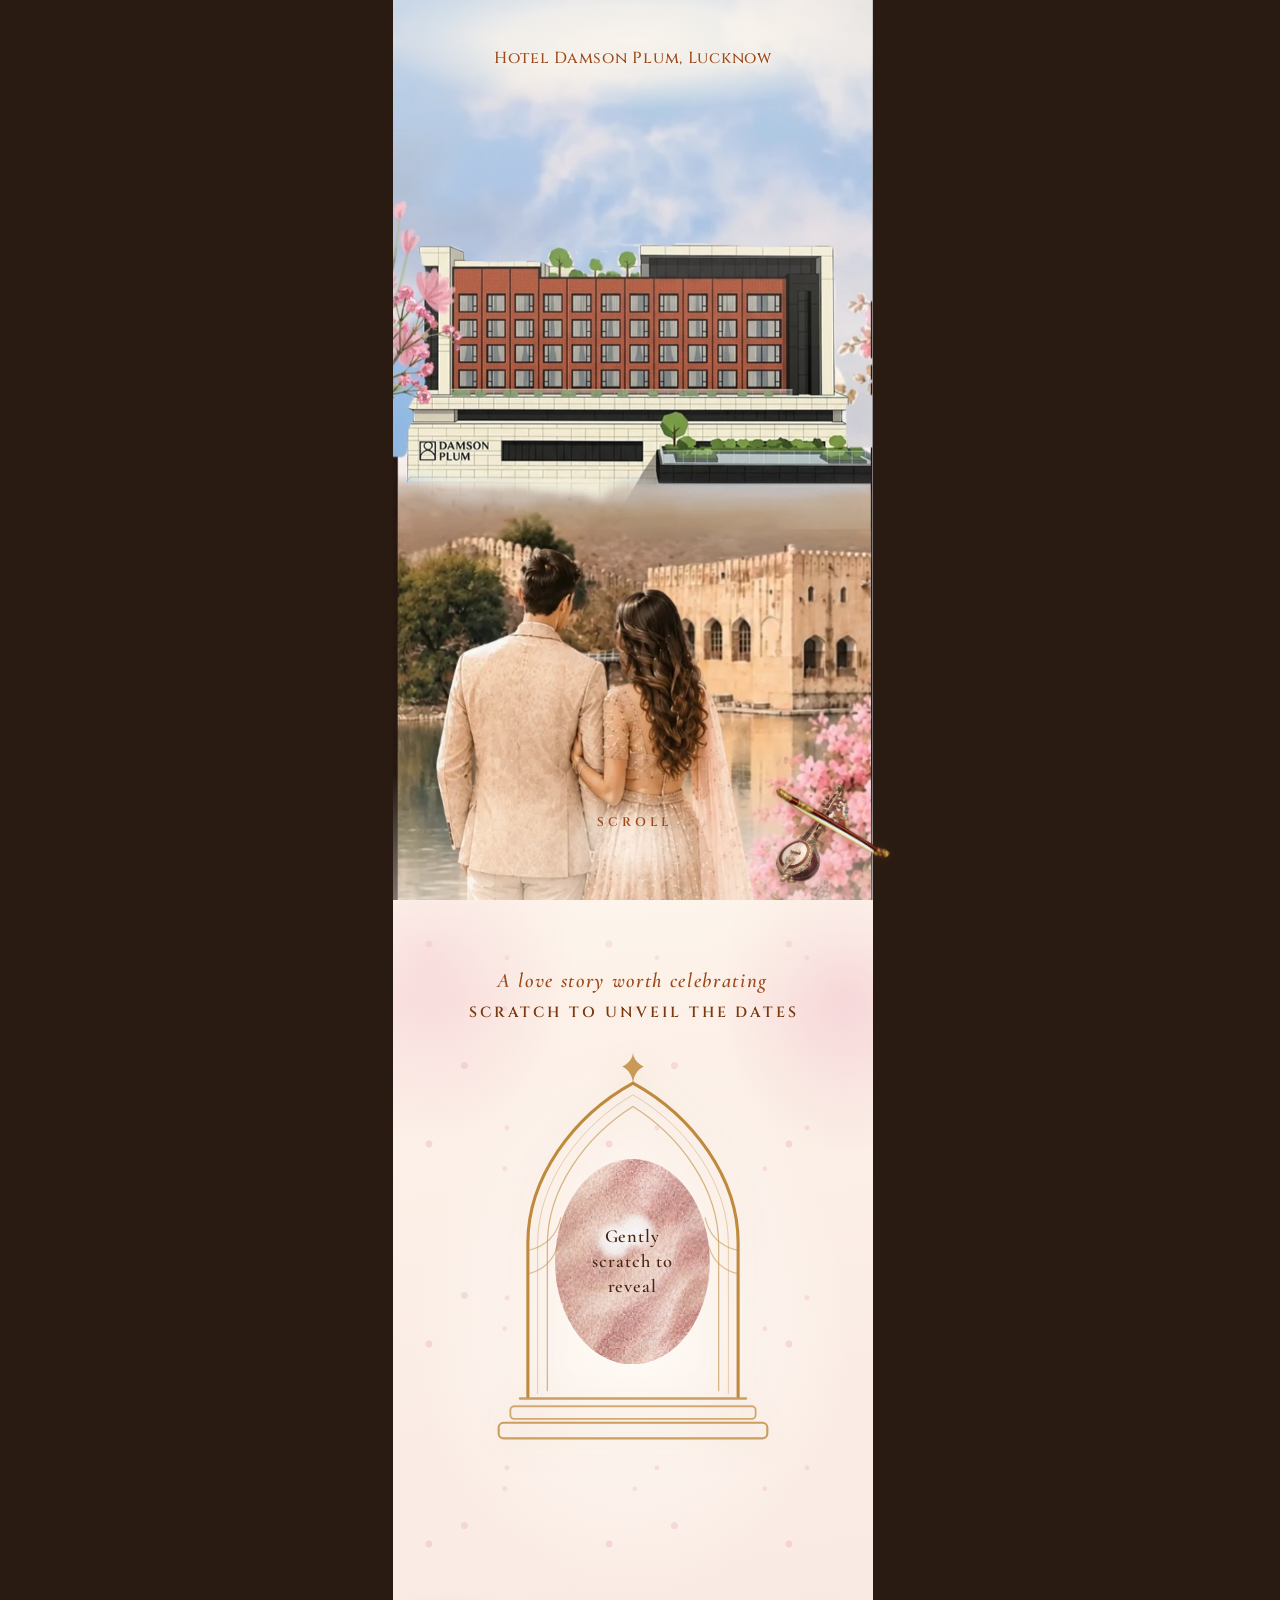
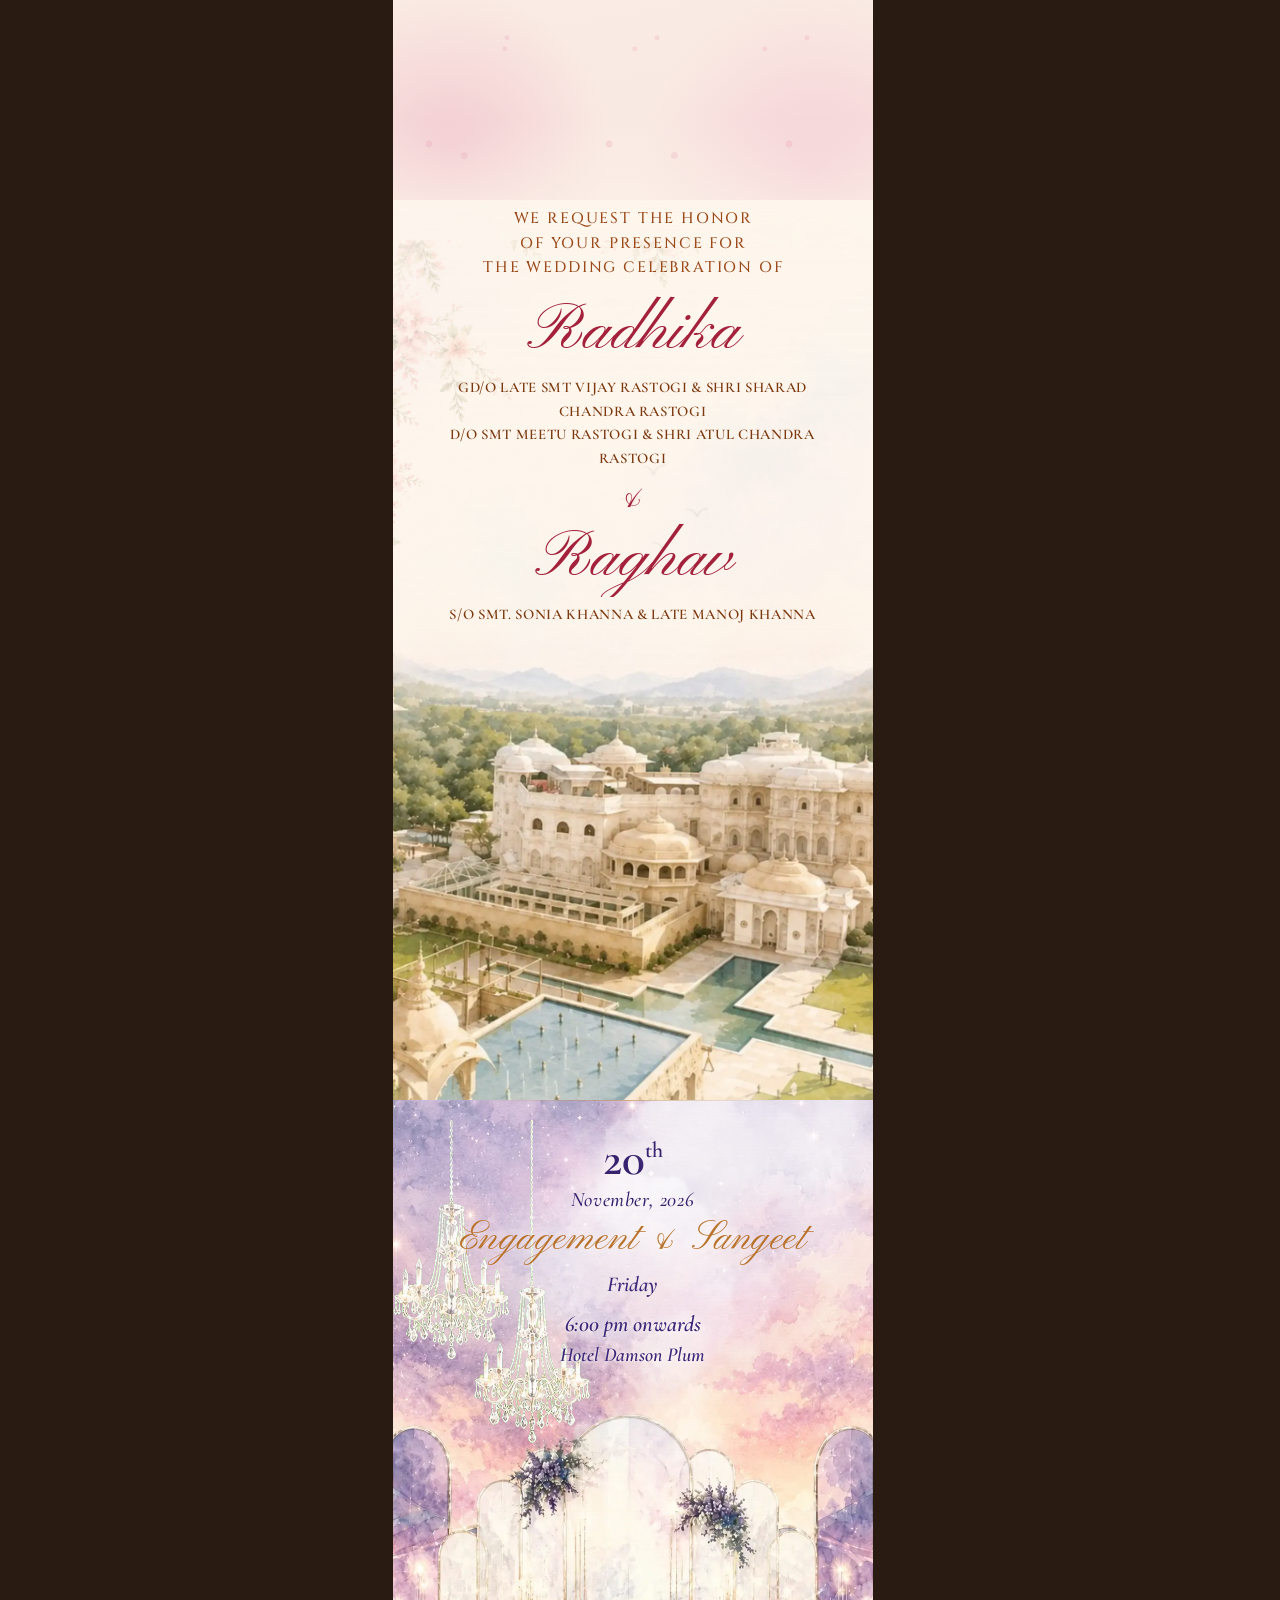
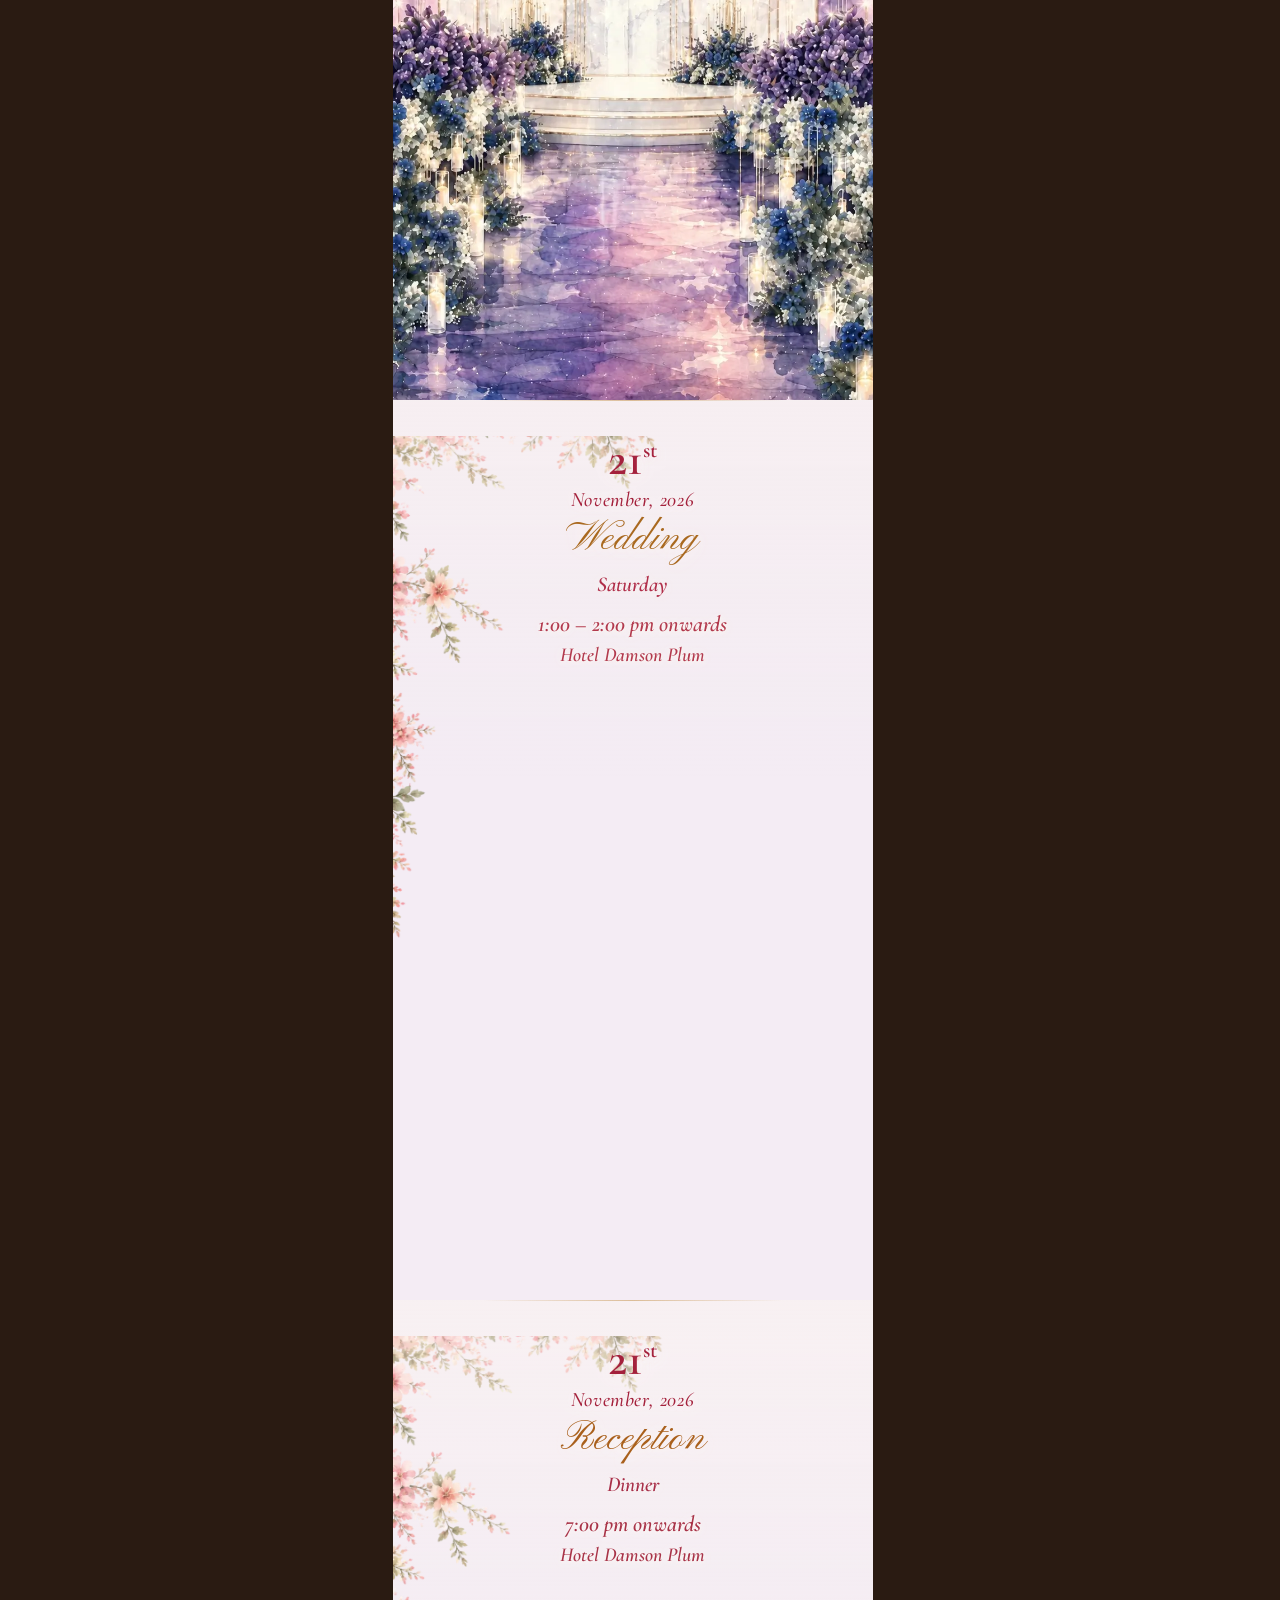
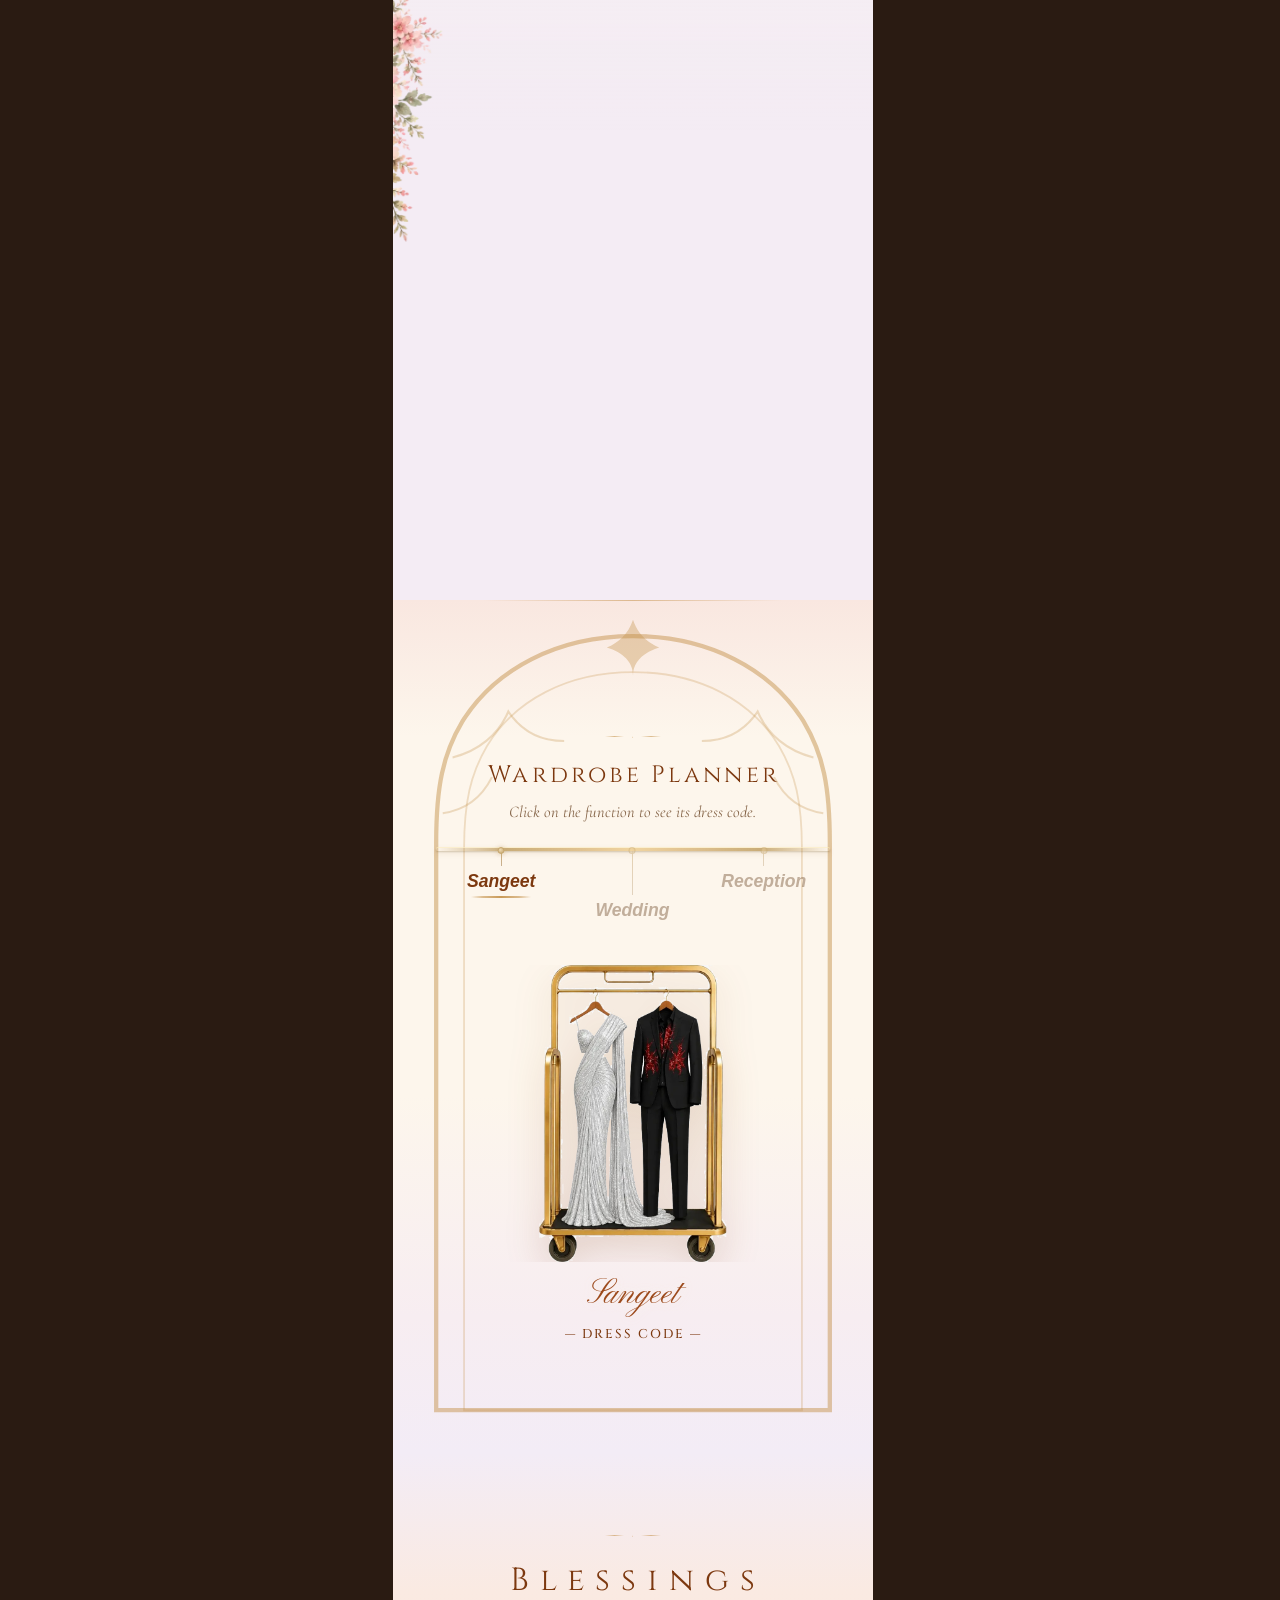
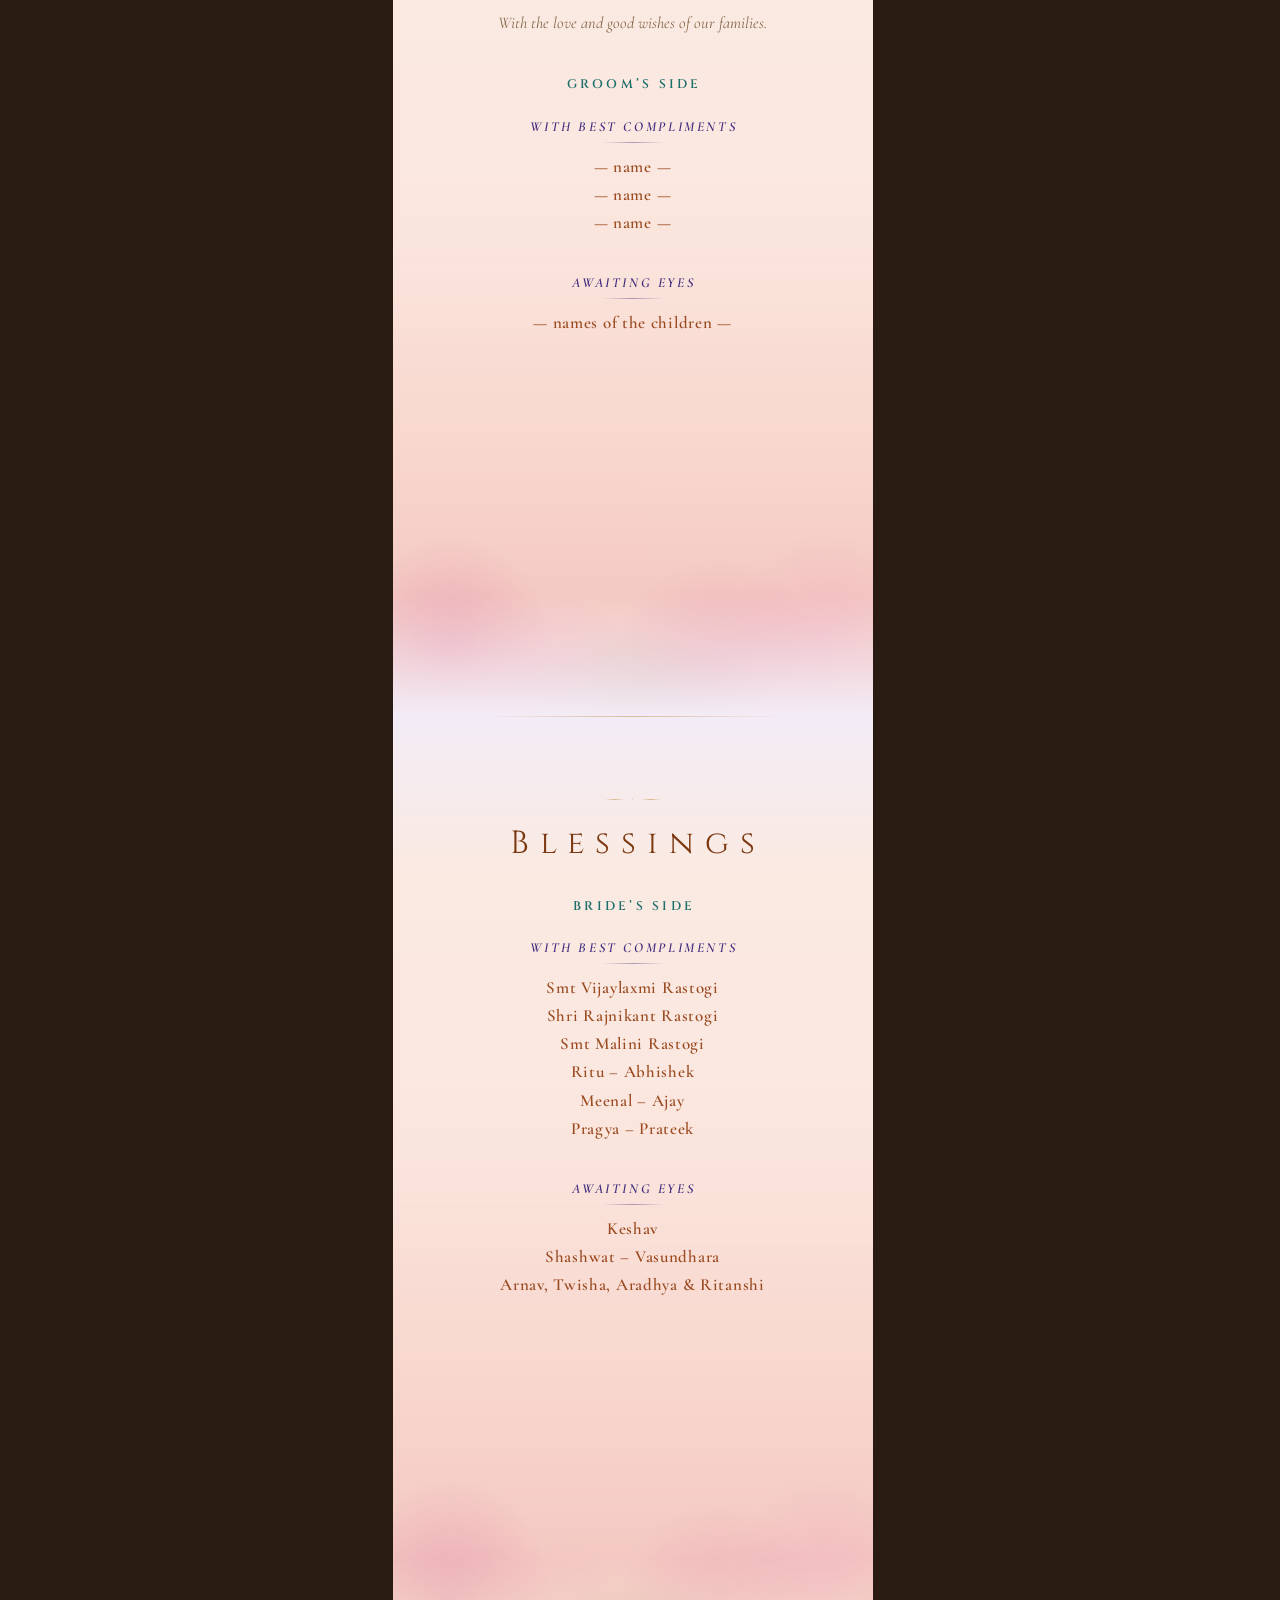
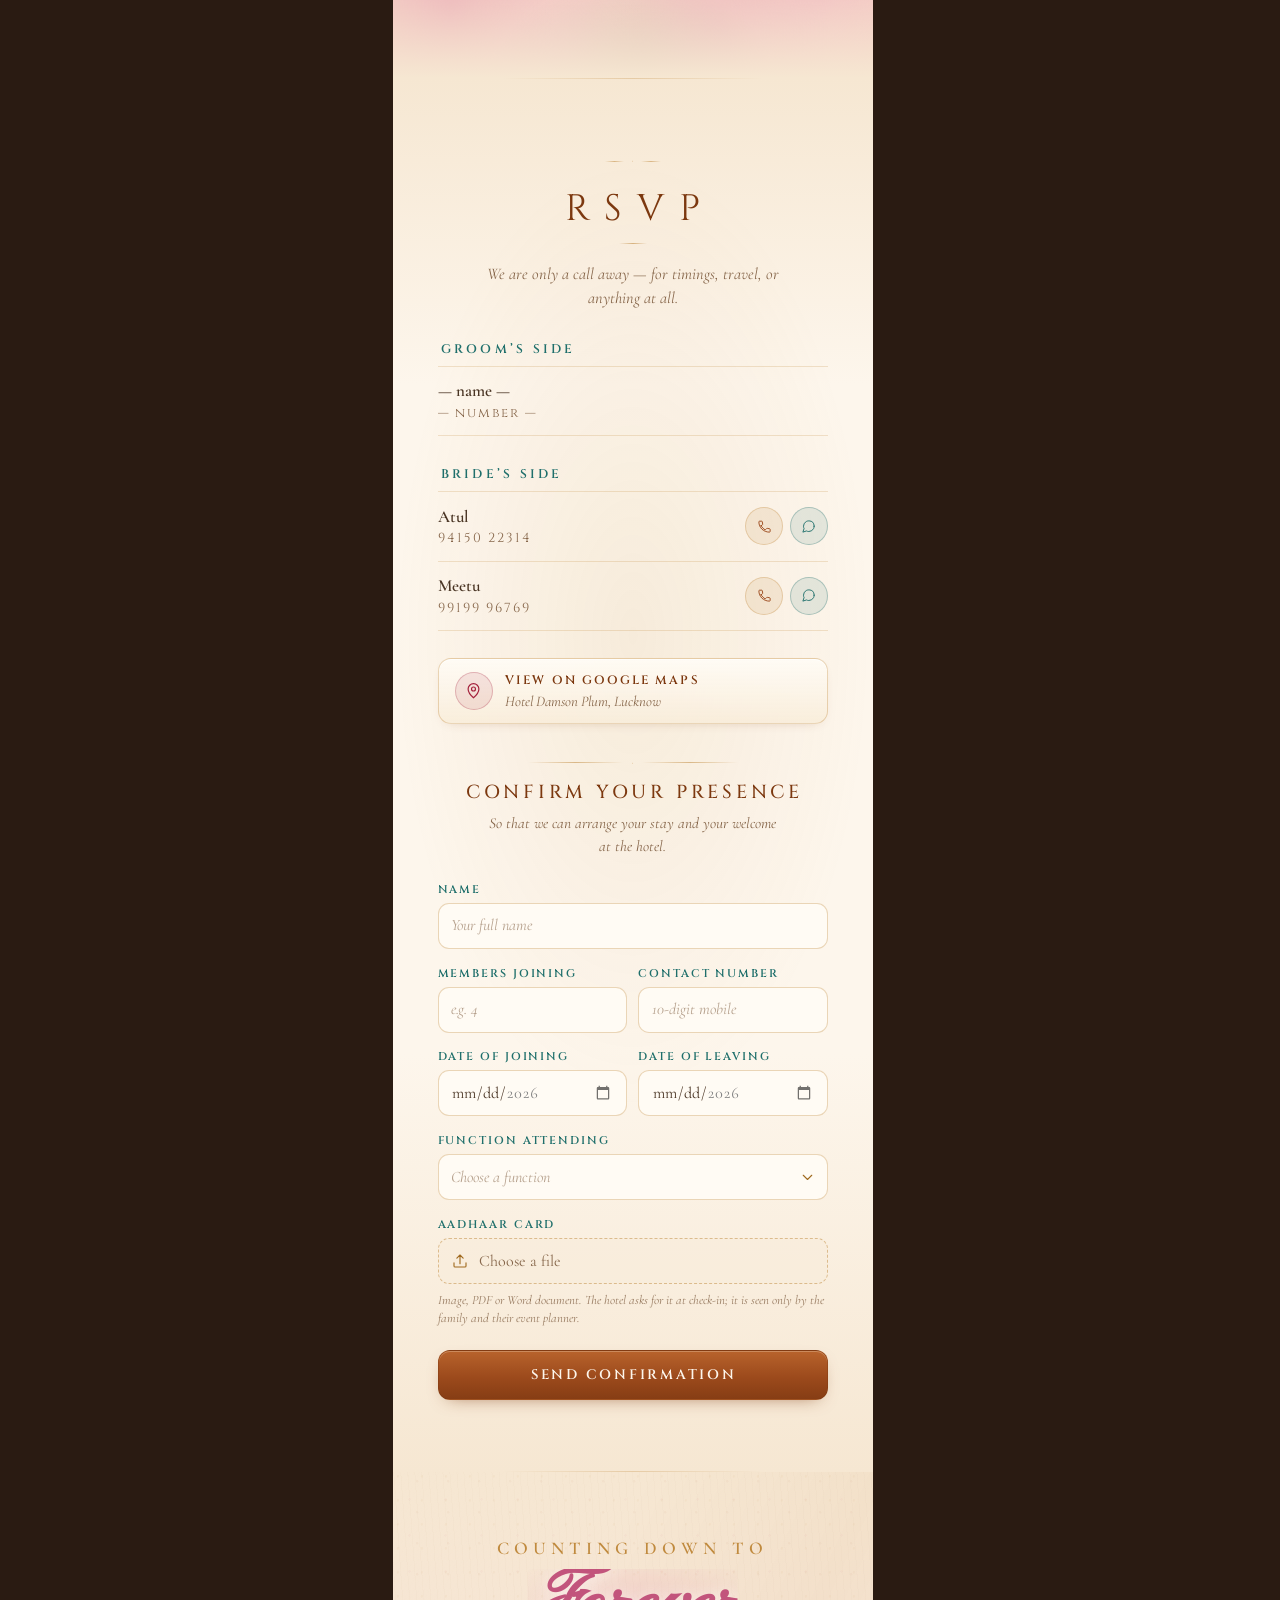
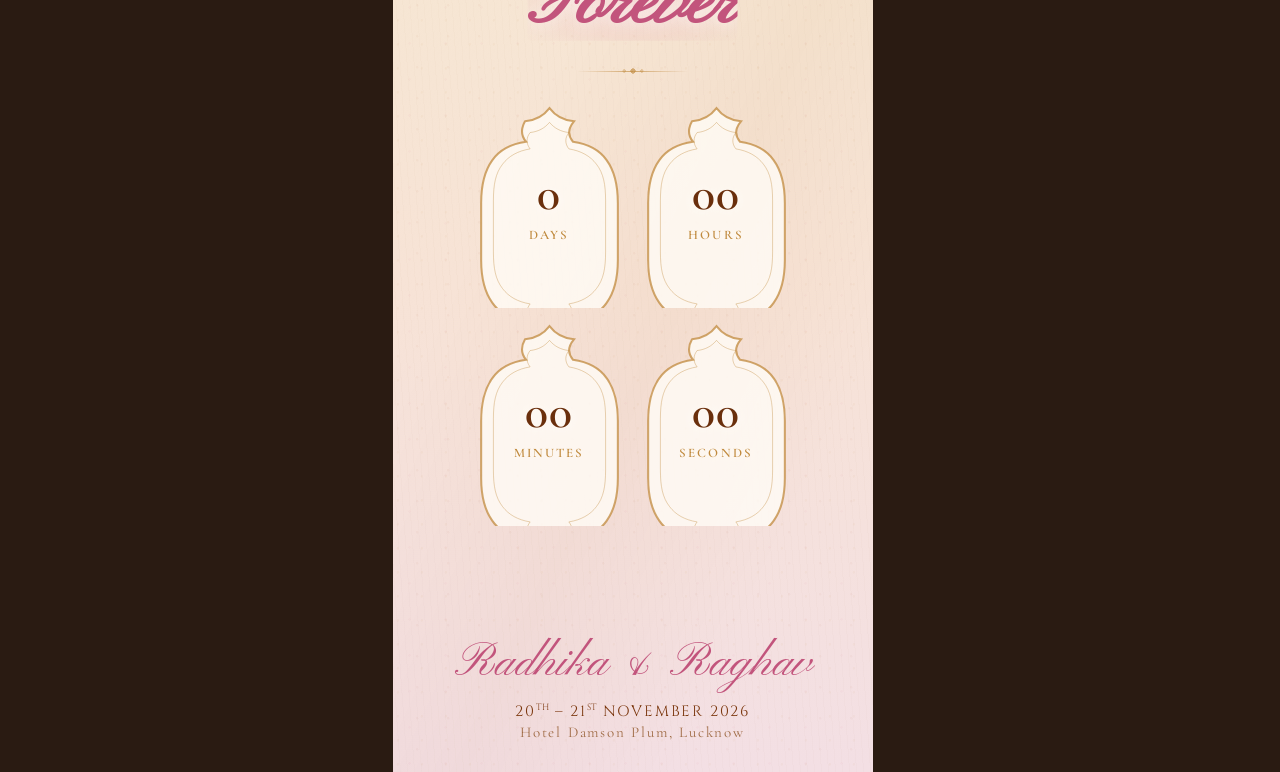
==== index.html @ b1d91904 "Open on the Rumi Darwaza instead of the envelope The gate film replaces the envelope card. It opens " ====
<!DOCTYPE html>
<html lang="en">
<head>
  <meta charset="UTF-8" />
  <meta name="viewport" content="width=device-width, initial-scale=1.0, viewport-fit=cover, maximum-scale=1" />
  <meta name="color-scheme" content="only light" />
  <meta name="theme-color" content="#f6ead9" />
  <title>Radhika &amp; Raghav — Hotel Damson Plum, Lucknow</title>

  <meta name="description" content="With love, Radhika &amp; Raghav invite you to celebrate their wedding at Hotel Damson Plum, Lucknow." />

  <!-- Share card for WhatsApp, iMessage and the rest.
       og:url and og:image MUST be absolute — a relative path here is the
       usual reason a shared link comes through with no picture. Change the
       host below if the invitation ever moves off GitHub Pages. -->
  <meta property="og:type" content="website" />
  <meta property="og:site_name" content="Radhika &amp; Raghav" />
  <meta property="og:title" content="Radhika &amp; Raghav — Wedding Invitation" />
  <meta property="og:description" content="With love, Radhika &amp; Raghav invite you to celebrate their wedding at Hotel Damson Plum, Lucknow." />
  <meta property="og:url" content="https://manmeetsingh28603.github.io/WeddingCardWebsite/" />
  <meta property="og:image" content="https://manmeetsingh28603.github.io/WeddingCardWebsite/assets/og/og.jpg" />
  <meta property="og:image:type" content="image/jpeg" />
  <meta property="og:image:width" content="1200" />
  <meta property="og:image:height" content="630" />
  <meta property="og:image:alt" content="Radhika &amp; Raghav — Hotel Damson Plum, Lucknow" />
  <meta name="twitter:card" content="summary_large_image" />
  <meta name="twitter:title" content="Radhika &amp; Raghav — Wedding Invitation" />
  <meta name="twitter:description" content="Hotel Damson Plum, Lucknow · 20–21 November 2026" />
  <meta name="twitter:image" content="https://manmeetsingh28603.github.io/WeddingCardWebsite/assets/og/og.jpg" />

  <link rel="icon" type="image/png" sizes="32x32" href="favicon.png" />
  <link rel="apple-touch-icon" href="apple-touch-icon.png" />

  <!-- Cinzel = display caps · Cormorant Garamond = body · Pinyon Script = script accents -->
  <link rel="preconnect" href="https://fonts.googleapis.com" />
  <link rel="preconnect" href="https://fonts.gstatic.com" crossorigin />
  <link href="https://fonts.googleapis.com/css2?family=Cinzel:wght@400;500;600;700&family=Cormorant+Garamond:ital,wght@0,300;0,400;0,500;0,600;0,700;1,400;1,600&family=Pinyon+Script&display=swap" rel="stylesheet" />

  <!-- assets/hero/crest.webp is deliberately NOT preloaded. Nothing renders
       it today: CONFIG.couple.heroCrest is false, so the hero crest is
       removed at boot, and the intro card that used to carry it is now the
       gate film. It was costing 226 KB at high priority on every load,
       against the poster and film on the one screen where speed shows.
       Put this back if you ever set heroCrest to true. -->
  <link rel="preload" as="image" href="assets/hero/opening_poster.webp" fetchpriority="high" />
  <link rel="preload" as="image" href="assets/hero/hero_poster.webp" />
  <link rel="stylesheet" href="style.css" />
</head>
<body>

<!-- ============================================================
     Ornament library. The original invitation used bespoke painted
     artwork for the arch, the cartouche and the rules; those files
     were not supplied, so the shapes are drawn here instead and
     tinted by CSS. Swap a <use> for an <img> if artwork arrives.
     ============================================================ -->
<svg width="0" height="0" aria-hidden="true" focusable="false" style="position:absolute">
  <defs>
    <!-- Jharokha arch framing the scratch oval. Three concentric rules on a
         plinth, with a lotus finial. The opening is drawn wide enough to clear
         the foil: the oval sits at x 70–230, y 112–322 of this viewBox, and
         the innermost rule stands ~10 units outside it at its widest. -->
    <symbol id="orn-arch" viewBox="0 0 300 420">
      <g fill="none" stroke="currentColor" stroke-linecap="round">
        <path d="M42 356 V198 C42 132 88 68 150 34 C212 68 258 132 258 198 V356" stroke-width="3.2"/>
        <path d="M52 353 V199 C52 137  95 78 150 46 C205 78 248 137 248 199 V353" stroke-width=".9" opacity=".42"/>
        <path d="M62 350 V200 C62 142 102 88 150 58 C198 88 238 142 238 200 V350" stroke-width="1.3" opacity=".6"/>
      </g>
      <!-- lotus finial -->
      <path d="M150 36 C150 26 145 20 139 17 C145 14 150 9 150 2 C150 9 155 14 161 17 C155 20 150 26 150 36 Z"
            fill="currentColor" opacity=".85"/>
      <!-- plinth -->
      <g fill="none" stroke="currentColor" stroke-linecap="round">
        <path d="M34 358 H266" stroke-width="2.6" opacity=".8"/>
        <rect x="24" y="366" width="252" height="13" rx="4" stroke-width="1.9" opacity=".7"/>
        <rect x="12" y="383" width="276" height="16" rx="5" stroke-width="2.2" opacity=".8"/>
      </g>
      <!-- leaf curls where the arch springs from the jambs -->
      <g fill="none" stroke="currentColor" stroke-width="1.3" opacity=".5">
        <path d="M42 206 C60 202 72 190 76 172"/>
        <path d="M42 230 C58 226 68 216 72 202"/>
        <path d="M258 206 C240 202 228 190 224 172"/>
        <path d="M258 230 C242 226 232 216 228 202"/>
      </g>
    </symbol>

    <!-- cusped cartouche behind each countdown number -->
    <symbol id="orn-cartouche" viewBox="0 0 150 200">
      <path d="M75 4c6 8 14 12 24 13-6 7-6 14-1 20 14 2 26 8 33 18 8 11 11 24 11 42v56c0 18-3 31-11 42-7 10-19 16-33 18 5 6 5 13 1 20-10 1-18 5-24 13-6-8-14-12-24-13-4-7-4-14 1-20-14-2-26-8-33-18-8-11-11-24-11-42v-56c0-18 3-31 11-42 7-10 19-16 33-18-5-6-5-13-1-20 10-1 18-5 24-13z"
            fill="rgba(255,252,246,.82)" stroke="currentColor" stroke-width="2"/>
      <path d="M75 18c5 6 11 9 19 10-4 5-4 11 0 16 12 2 21 7 27 15 7 9 9 20 9 36v50c0 16-2 27-9 36-6 8-15 13-27 15 4 5 4 11 0 16-8 1-14 4-19 10-5-6-11-9-19-10-4-5-4-11 0-16-12-2-21-7-27-15-7-9-9-20-9-36v-50c0-16 2-27 9-36 6-8 15-13 27-15-4-5-4-11 0-16 8-1 14-4 19-10z"
            fill="none" stroke="currentColor" stroke-width=".9" opacity=".55"/>
    </symbol>

    <!-- niche the wardrobe stands in -->
    <symbol id="orn-niche" viewBox="0 0 300 520">
      <path d="M150 22c-46 0-84 20-104 52-12 20-16 40-16 74v346h240V148c0-34-4-54-16-74-20-32-58-52-104-52z"
            fill="none" stroke="currentColor" stroke-width="2.6"/>
      <path d="M150 44c-40 0-72 17-89 45-10 17-14 34-14 63v342h206V152c0-29-4-46-14-63-17-28-49-45-89-45z"
            fill="none" stroke="currentColor" stroke-width="1.1" opacity=".55"/>
      <g opacity=".6" stroke="currentColor" stroke-width="1.3" fill="none">
        <path d="M40 96c16-4 28-14 34-28 8 12 20 18 34 18M260 96c-16-4-28-14-34-28-8 12-20 18-34 18"/>
        <path d="M34 130c14-2 24-10 30-22M266 130c-14-2-24-10-30-22"/>
      </g>
      <path d="M150 12c-3 9-9 14-16 17 10 3 16 9 16 17 0-8 6-14 16-17-7-3-13-8-16-17z" fill="currentColor" opacity=".75"/>
    </symbol>

    <!-- A five-petal blossom, reused along every branch below. -->
    <g id="blossom5">
      <circle cx="0" cy="-5" r="3.4"/><circle cx="4.8" cy="-1.5" r="3.4"/>
      <circle cx="3" cy="4" r="3.4"/><circle cx="-3" cy="4" r="3.4"/><circle cx="-4.8" cy="-1.5" r="3.4"/>
      <circle cx="0" cy="0" r="1.9" opacity=".45"/>
    </g>

    <!-- Palace elevation standing along the foot of each painted panel:
         central dome, flanking chhatris, an arcade and a terrace. Drawn as a
         line elevation rather than a filled silhouette so it reads as the
         same hand as the arch and the cartouche. -->
    <symbol id="orn-skyline" viewBox="0 0 400 210" preserveAspectRatio="xMidYMax meet">
      <g fill="none" stroke="currentColor" stroke-width="2" stroke-linejoin="round" stroke-linecap="round">
        <path d="M0 200 H400"/>
        <path d="M8 200 V176 H392 V200"/>
        <path d="M132 176 V96 H268 V176"/>
        <path d="M162 96 C162 62 176 44 200 34 C224 44 238 62 238 96"/>
        <path d="M170 96 H230"/>
        <path d="M200 34 V18"/>
        <circle cx="200" cy="13" r="4"/>
        <path d="M152 176 V132 C152 118 162 110 172 110 C182 110 192 118 192 132 V176"/>
        <path d="M208 176 V132 C208 118 218 110 228 110 C238 110 248 118 248 132 V176"/>
        <path d="M56 176 V124 H112 V176"/>
        <path d="M64 124 C64 104 76 92 84 86 C92 92 104 104 104 124"/>
        <path d="M84 86 V74"/>
        <path d="M72 176 V146 C72 136 78 130 84 130 C90 130 96 136 96 146 V176"/>
        <path d="M288 176 V124 H344 V176"/>
        <path d="M296 124 C296 104 308 92 316 86 C324 92 336 104 336 124"/>
        <path d="M316 86 V74"/>
        <path d="M304 176 V146 C304 136 310 130 316 130 C322 130 328 136 328 146 V176"/>
        <path d="M8 176 V152 H56"/>
        <path d="M344 176 V152 H392"/>
        <path d="M20 176 V160 C20 154 24 150 28 150 C32 150 36 154 36 160 V176"/>
        <path d="M364 176 V160 C364 154 368 150 372 150 C376 150 380 154 380 160 V176"/>
      </g>
    </symbol>

    <!-- Two chandeliers hanging from the head of the Sangeet panel. -->
    <symbol id="orn-jhoomer" viewBox="0 0 200 200">
      <g fill="none" stroke="currentColor" stroke-width="1.6" stroke-linecap="round">
        <path d="M60 0 V54"/><path d="M132 0 V34"/>
        <ellipse cx="60" cy="70" rx="26" ry="13"/>
        <ellipse cx="60" cy="85" rx="17" ry="9"/>
        <path d="M34 70 C38 96 48 112 60 120 C72 112 82 96 86 70"/>
        <path d="M60 120 V131"/>
        <path d="M40 78 V92M50 84 V100M70 84 V100M80 78 V92"/>
        <ellipse cx="132" cy="50" rx="20" ry="10"/>
        <ellipse cx="132" cy="61" rx="13" ry="7"/>
        <path d="M112 50 C115 70 123 83 132 89 C141 83 149 70 152 50"/>
        <path d="M132 89 V99"/>
        <path d="M118 57 V69M126 62 V75M138 62 V75M146 57 V69"/>
      </g>
      <circle cx="60" cy="135" r="3.6" fill="currentColor"/>
      <circle cx="132" cy="103" r="3" fill="currentColor"/>
    </symbol>

    <!-- Blossom bough, rooted in a corner of the frame. -->
    <symbol id="orn-bough" viewBox="0 0 200 200">
      <g fill="none" stroke="currentColor" stroke-width="1.7" stroke-linecap="round" opacity=".72">
        <path d="M2 6 C40 20 74 42 100 74 C118 96 130 120 138 146"/>
        <path d="M32 18 C44 32 50 48 52 64"/>
        <path d="M68 42 C76 58 80 74 80 90"/>
        <path d="M102 80 C112 94 118 110 120 126"/>
      </g>
      <g fill="currentColor">
        <use href="#blossom5" x="20" y="12"/><use href="#blossom5" x="46" y="30"/>
        <use href="#blossom5" x="34" y="56"/><use href="#blossom5" x="64" y="40"/>
        <use href="#blossom5" x="56" y="72"/><use href="#blossom5" x="88" y="64"/>
        <use href="#blossom5" x="80" y="98"/><use href="#blossom5" x="110" y="88"/>
        <use href="#blossom5" x="118" y="120"/><use href="#blossom5" x="138" y="146"/>
      </g>
    </symbol>

    <!-- Flowering vine that runs down the margin of a panel. -->
    <symbol id="orn-vine" viewBox="0 0 200 200">
      <g fill="none" stroke="currentColor" stroke-width="1.6" stroke-linecap="round" opacity=".7">
        <path d="M8 2 C18 34 26 66 30 98 C33 124 34 152 30 180"/>
        <path d="M18 34 C36 40 50 52 58 68"/>
        <path d="M26 82 C46 86 62 96 72 110"/>
        <path d="M31 132 C50 134 66 142 76 154"/>
      </g>
      <g fill="currentColor">
        <use href="#blossom5" x="12" y="14"/><use href="#blossom5" x="40" y="44"/>
        <use href="#blossom5" x="60" y="70"/><use href="#blossom5" x="22" y="62"/>
        <use href="#blossom5" x="52" y="98"/><use href="#blossom5" x="74" y="112"/>
        <use href="#blossom5" x="28" y="116"/><use href="#blossom5" x="58" y="140"/>
        <use href="#blossom5" x="78" y="156"/><use href="#blossom5" x="30" y="172"/>
      </g>
    </symbol>

    <!-- phone / whatsapp glyphs for RSVP -->
    <symbol id="ic-phone" viewBox="0 0 24 24">
      <path d="M6.6 10.8c1.4 2.8 3.8 5.1 6.6 6.6l2.2-2.2c.27-.27.67-.36 1.02-.24 1.12.37 2.32.57 3.58.57.55 0 1 .45 1 1V20c0 .55-.45 1-1 1C10.29 21 3 13.71 3 4.5c0-.55.45-1 1-1H7.5c.55 0 1 .45 1 1 0 1.26.2 2.46.57 3.57.12.36.03.76-.24 1.02L6.6 10.8z"
            fill="none" stroke="currentColor" stroke-width="1.5" stroke-linecap="round" stroke-linejoin="round"/>
    </symbol>
    <symbol id="ic-wa" viewBox="0 0 24 24">
      <path d="M21 11.5a8.38 8.38 0 0 1-.9 3.8 8.5 8.5 0 0 1-7.6 4.7 8.38 8.38 0 0 1-3.8-.9L3 21l1.9-5.7a8.38 8.38 0 0 1-.9-3.8 8.5 8.5 0 0 1 4.7-7.6 8.38 8.38 0 0 1 3.8-.9h.5a8.48 8.48 0 0 1 8 8v.5z"
            fill="none" stroke="currentColor" stroke-width="1.5" stroke-linecap="round" stroke-linejoin="round"/>
    </symbol>

    <!-- map pin / upload / tick, for the attendance form -->
    <symbol id="ic-pin" viewBox="0 0 24 24">
      <path d="M12 21.2s6.8-5.7 6.8-11a6.8 6.8 0 1 0-13.6 0c0 5.3 6.8 11 6.8 11z"
            fill="none" stroke="currentColor" stroke-width="1.5" stroke-linejoin="round"/>
      <circle cx="12" cy="10.1" r="2.5" fill="none" stroke="currentColor" stroke-width="1.5"/>
    </symbol>
    <symbol id="ic-upload" viewBox="0 0 24 24">
      <path d="M12 15.5V4m0 0L7.8 8.2M12 4l4.2 4.2M4 14.5v4A1.5 1.5 0 0 0 5.5 20h13a1.5 1.5 0 0 0 1.5-1.5v-4"
            fill="none" stroke="currentColor" stroke-width="1.5" stroke-linecap="round" stroke-linejoin="round"/>
    </symbol>
    <symbol id="ic-check" viewBox="0 0 24 24">
      <path d="M4.8 12.6 9.6 17.4 19.2 6.8"
            fill="none" stroke="currentColor" stroke-width="1.9" stroke-linecap="round" stroke-linejoin="round"/>
    </symbol>
  </defs>
</svg>


<div id="device-frame">

  <!-- ============================================================
       Intro — tap-to-begin gate.
       The Rumi Darwaza film is the gate: it opens on the closed doors
       and ends on Hotel Damson Plum revealed through them, which is the
       hand-off to the hero. The tap plays it through and starts the
       score under it.
       Unlike the envelope card this replaced, the film carries NO
       wording of its own, so the prompt below is the only thing telling
       a guest to tap — it is not decoration, do not drop it.
       ============================================================ -->
  <div class="intro-screen is-active" id="introScreen" role="button" tabindex="0"
       aria-label="Tap to begin celebration">
    <div class="intro-paper" aria-hidden="true"></div>
    <video class="intro-film" id="introVideo"
           src="assets/video/opening.mp4"
           poster="assets/hero/opening_poster.webp"
           muted playsinline webkit-playsinline preload="auto"
           disablepictureinpicture aria-hidden="true"></video>
    <div class="intro-scrim" aria-hidden="true"></div>
    <div class="intro-prompt" id="introPrompt" aria-hidden="true">
      <span class="intro-prompt-rule"></span>
      <span class="intro-prompt-text" id="introPromptText">Tap to begin celebration</span>
      <span class="intro-prompt-rule"></span>
    </div>
  </div>
  <div class="ivory-dissolve" id="ivoryDissolve" aria-hidden="true"></div>


  <!-- ============================================================
       Hero — layered watercolour: background film, couple in front,
       crest and venue over the sky.
       ============================================================ -->
  <section class="hero-screen" id="hero" aria-label="Wedding invitation">
    <!-- The film already has the couple in it, so there is no separate
         cut-out layer over it. Its bottom strip is cropped by clip-path —
         see .hero-film. -->
    <div class="hero-parallax" aria-hidden="true">
      <video class="hero-film" id="heroBg" src="assets/video/hero.mp4"
             poster="assets/hero/hero_poster.webp"
             autoplay muted loop playsinline webkit-playsinline preload="auto"
             disablepictureinpicture aria-hidden="true"></video>
    </div>

    <div class="hero-content">
      <h1 class="hero-crest is-fallback">
        <img alt="" draggable="false" hidden
             onerror="this.closest('.hero-crest').classList.add('is-fallback')" />
        <span class="hero-crest-fallback" data-couple-names></span>
      </h1>
      <p class="hero-venue" data-venue>Hotel Damson Plum, Lucknow</p>
    </div>

    <div class="scroll-cue" aria-hidden="true">
      <span class="scroll-cue-label">Scroll</span>
      <span class="scroll-arrows"><i></i><i></i><i></i></span>
    </div>
  </section>


  <!-- ============================================================
       Scratch to reveal — the dates sit under a rose-gold foil in
       the arch's oval window. Grains fly off under the finger and a
       shower of blossom follows once ~45% is cleared.
       ============================================================ -->
  <section class="scratch-section" id="scratchSection" aria-label="Scratch to reveal the wedding dates">
    <canvas class="petal-canvas" id="petalCanvas" aria-hidden="true"></canvas>
    <canvas class="sand-canvas" id="sandCanvas" aria-hidden="true"></canvas>

    <div class="scratch-heading">
      <p class="scratch-heading__eyebrow">A love story worth celebrating</p>
      <p class="scratch-heading__cta">Scratch to unveil the dates</p>
    </div>

    <div class="scratch-card">
      <div class="scratch-frame-wrap" id="scratchFrameWrap">
        <div class="scratch-reveal" id="scratchReveal" aria-live="polite">
          <p class="scratch-date-num" data-date-num>23 &ndash; 24</p>
          <p class="scratch-date-month" data-date-month>August 2026</p>
        </div>

        <canvas class="scratch-canvas" id="scratchCanvas"
                aria-label="Scratch here to reveal the wedding dates"></canvas>

        <div class="scratch-glint" id="scratchGlint" aria-hidden="true"></div>

        <div class="scratch-hint" id="scratchHint" aria-hidden="true">
          <span class="scratch-hint__text">Gently scratch to reveal</span>
        </div>

        <svg class="scratch-frame-img" viewBox="0 0 300 420" aria-hidden="true"><use href="#orn-arch"/></svg>
      </div>

      <p class="scratch-hashtag" id="scratchHashtag" data-hashtag></p>
    </div>
  </section>


  <!-- ============================================================
       Invitation — the formal request over the palace sky.
       ============================================================ -->
  <section class="invite" id="invite" aria-label="Invitation">
    <div class="inv-art" aria-hidden="true">
      <img class="plate" src="assets/invite/palace.webp" alt=""
           draggable="false" loading="lazy" decoding="async" onerror="this.style.display='none'" />
      <img class="inv-bough" data-drift="20" src="assets/invite/bough.webp" alt=""
           draggable="false" loading="lazy" decoding="async"
           onerror="this.style.display='none'" />
    </div>

    <div class="inv-petals" aria-hidden="true">
      <span></span><span></span><span></span><span></span><span></span><span></span><span></span>
    </div>

    <div class="inv-content">
      <div class="inv-card">
        <p class="inv-mantra" data-mantra>|| Shri Mahaviraya Namah ||</p>

        <p class="inv-request">
          <span>We request the honor</span>
          <span>of your presence for</span>
          <span>the wedding celebration of</span>
        </p>

        <h2 class="inv-name" data-bride-name>Radhika</h2>
        <p class="inv-lineage" data-bride-lineage></p>

        <p class="inv-amp" aria-hidden="true">&amp;</p>

        <h2 class="inv-name" data-groom-name>Raghav</h2>
        <p class="inv-lineage" data-groom-lineage></p>
      </div>
    </div>
  </section>


  <!-- ============================================================
       Events — one painted panel per function. Built from CONFIG.events
       in script.js; each card carries its own palette.
       ============================================================ -->
  <section class="events" id="events" aria-label="Wedding events"></section>


  <!-- ============================================================
       Wardrobe planner — one dress code per function, hung on a rail.
       ============================================================ -->
  <section class="wardrobe" id="wardrobe" aria-label="Wardrobe planner">
    <div class="wd-art" aria-hidden="true">
      <svg class="wd-niche" viewBox="0 0 300 520" preserveAspectRatio="xMidYMid slice"><use href="#orn-niche"/></svg>
    </div>

    <header class="wd-header">
      <div class="wd-rule" aria-hidden="true">
        <span class="wd-rule-line"></span><span class="wd-rule-diamond">&#9670;</span><span class="wd-rule-line"></span>
      </div>
      <h2 class="wd-title">Wardrobe Planner</h2>
      <p class="wd-note">Click on the function to see its dress code.</p>
    </header>

    <div class="wd-rail" id="wdRail" role="tablist" aria-label="Select a function"></div>

    <div class="wd-stage" id="wdStage">
      <div class="wd-trolley-vp" id="wdTrolleyVp"></div>
      <p class="wd-caption" id="wdCaption" aria-live="polite"></p>
      <p class="wd-dress" id="wdDress"></p>
    </div>
  </section>


  <!-- ============================================================
       Blessings — one page per side, built from CONFIG.blessings.
       ============================================================ -->
  <section class="blessings" id="blessings" aria-label="Blessings"></section>


  <!-- ============================================================
       RSVP — call / WhatsApp from CONFIG.rsvp, the venue on a map,
       and the attendance form.
       ============================================================ -->
  <section class="rsvp" id="rsvp" aria-label="RSVP">
    <div class="rsvp-inner">
      <div class="rsvp-rule" aria-hidden="true">
        <span class="rsvp-rule-line"></span><span class="rsvp-rule-diamond">&#9670;</span><span class="rsvp-rule-line"></span>
      </div>
      <h2 class="rsvp-heading">RSVP</h2>
      <div class="rsvp-sub-rule" aria-hidden="true"></div>
      <p class="rsvp-note">We are only a call away &mdash; for timings, travel, or anything at all.</p>
      <div id="rsvpLists"></div>

      <!-- A plain anchor, with the real URL in the markup: the venue has to
           be findable even if script.js never runs. -->
      <a class="rsvp-map" id="rsvpMap"
         href="https://maps.app.goo.gl/DXLwTFf2VQH3iJxq8"
         target="_blank" rel="noopener noreferrer">
        <span class="rsvp-map-pin" aria-hidden="true">
          <svg viewBox="0 0 24 24"><use href="#ic-pin"/></svg>
        </span>
        <span class="rsvp-map-text">
          <!-- Kept short deliberately: at 0.17em of tracking the full
               "Show the location on the map" wraps to two lines on a
               360px phone and the button grows to three. -->
          <span class="rsvp-map-label">View on Google Maps</span>
          <span class="rsvp-map-venue" data-venue>Hotel Damson Plum, Lucknow</span>
        </span>
      </a>


      <!-- ========================================================
           Attendance form. Posts to the Apps Script web app named in
           CONFIG.attendance.endpoint, which files the upload in Drive
           and appends a row to the Google Sheet the hosts share with
           their planner. Setup: apps-script/SETUP.md.
           ======================================================== -->
      <div class="attend" id="attend">
        <div class="attend-rule" aria-hidden="true">
          <span class="rsvp-rule-line"></span><span class="rsvp-rule-diamond">&#9670;</span><span class="rsvp-rule-line"></span>
        </div>
        <h3 class="attend-title">Confirm Your Presence</h3>
        <p class="attend-note">So that we can arrange your stay and your welcome at the hotel.</p>

        <form class="attend-form" id="attendForm" novalidate>

          <div class="af-field">
            <label class="af-label" for="afName">Name</label>
            <input class="af-input" id="afName" name="name" type="text"
                   autocomplete="name" maxlength="80" placeholder="Your full name" required />
            <p class="af-error" data-error-for="afName"></p>
          </div>

          <div class="af-row">
            <div class="af-field">
              <label class="af-label" for="afMembers">Members joining</label>
              <input class="af-input" id="afMembers" name="members" type="number"
                     inputmode="numeric" min="1" max="30" step="1" placeholder="e.g. 4" required />
              <p class="af-error" data-error-for="afMembers"></p>
            </div>
            <div class="af-field">
              <label class="af-label" for="afPhone">Contact number</label>
              <input class="af-input" id="afPhone" name="phone" type="tel"
                     inputmode="tel" autocomplete="tel" maxlength="20"
                     placeholder="10-digit mobile" required />
              <p class="af-error" data-error-for="afPhone"></p>
            </div>
          </div>

          <div class="af-row">
            <div class="af-field">
              <label class="af-label" for="afArrive">Date of joining</label>
              <input class="af-input af-date" id="afArrive" name="arrive" type="date" required />
              <p class="af-error" data-error-for="afArrive"></p>
            </div>
            <div class="af-field">
              <label class="af-label" for="afDepart">Date of leaving</label>
              <input class="af-input af-date" id="afDepart" name="depart" type="date" required />
              <p class="af-error" data-error-for="afDepart"></p>
            </div>
          </div>

          <div class="af-field">
            <label class="af-label" for="afFunction">Function attending</label>
            <div class="af-select-wrap">
              <!-- options come from CONFIG.attendance.functions -->
              <select class="af-input af-select" id="afFunction" name="function" required>
                <option value="" selected disabled>Choose a function</option>
              </select>
              <svg class="af-caret" viewBox="0 0 24 24" aria-hidden="true">
                <path d="M6 9.5 12 15.5 18 9.5" fill="none" stroke="currentColor"
                      stroke-width="1.6" stroke-linecap="round" stroke-linejoin="round"/>
              </svg>
            </div>
            <p class="af-error" data-error-for="afFunction"></p>
          </div>

          <div class="af-field" id="afAadhaarField">
            <label class="af-label" for="afAadhaar">Aadhaar card</label>
            <input class="af-file-input" id="afAadhaar" name="aadhaar" type="file"
                   accept="image/*,.pdf,.doc,.docx,application/pdf,application/msword,application/vnd.openxmlformats-officedocument.wordprocessingml.document"
                   aria-describedby="afAadhaarHint" required />
            <label class="af-file" for="afAadhaar">
              <svg class="af-file-icon" aria-hidden="true"><use href="#ic-upload"/></svg>
              <span class="af-file-text" id="afFileText">Choose a file</span>
            </label>
            <p class="af-hint" id="afAadhaarHint">
              Image, PDF or Word document. The hotel asks for it at check-in; it
              is seen only by the family and their event planner.
            </p>
            <p class="af-error" data-error-for="afAadhaar"></p>
          </div>

          <!-- Bot trap. No guest ever sees this, so anything that fills it in
               is not a guest. Never reaches the sheet. -->
          <div class="af-trap" aria-hidden="true">
            <label for="afWebsite">Website</label>
            <input id="afWebsite" name="website" type="text" tabindex="-1" autocomplete="off" />
          </div>

          <button class="af-submit" id="afSubmit" type="submit">
            <span class="af-submit-label">Send confirmation</span>
            <span class="af-spinner" aria-hidden="true"></span>
          </button>

          <p class="af-status" id="afStatus" role="status" aria-live="polite"></p>
        </form>

        <div class="attend-done" id="attendDone" hidden>
          <span class="attend-done-mark" aria-hidden="true">
            <svg viewBox="0 0 24 24"><use href="#ic-check"/></svg>
          </span>
          <p class="attend-done-title">Thank you</p>
          <p class="attend-done-text" id="attendDoneText">
            Your details have reached the family. We cannot wait to celebrate with you.
          </p>
          <button class="attend-again" id="attendAgain" type="button">Send another</button>
        </div>
      </div>
    </div>
  </section>


  <!-- ============================================================
       Countdown + footer.
       ============================================================ -->
  <section class="countdown-section" id="countdown" aria-labelledby="countdownTitle">
    <div class="countdown-bg" aria-hidden="true"></div>
    <div class="countdown-particles" aria-hidden="true">
      <span></span><span></span><span></span><span></span><span></span><span></span>
    </div>

    <div class="countdown-content">
      <p class="countdown-eyebrow countdown-reveal" data-countdown-letters style="--countdown-delay:130ms">Counting down to</p>
      <h2 class="countdown-names countdown-reveal" id="countdownTitle" style="--countdown-delay:460ms">Forever</h2>
      <div class="countdown-divider countdown-reveal" aria-hidden="true" style="--countdown-delay:720ms"></div>

      <div class="countdown-grid" aria-label="Wedding countdown">
        <div class="countdown-card countdown-reveal" style="--countdown-delay:880ms">
          <svg class="countdown-card-frame" viewBox="0 0 150 200" aria-hidden="true"><use href="#orn-cartouche"/></svg>
          <div class="countdown-card-content">
            <span class="countdown-number" data-unit="days">0</span><span class="countdown-label">Days</span>
          </div>
        </div>
        <div class="countdown-card countdown-reveal" style="--countdown-delay:1010ms">
          <svg class="countdown-card-frame" viewBox="0 0 150 200" aria-hidden="true"><use href="#orn-cartouche"/></svg>
          <div class="countdown-card-content">
            <span class="countdown-number" data-unit="hours">00</span><span class="countdown-label">Hours</span>
          </div>
        </div>
        <div class="countdown-card countdown-reveal" style="--countdown-delay:1140ms">
          <svg class="countdown-card-frame" viewBox="0 0 150 200" aria-hidden="true"><use href="#orn-cartouche"/></svg>
          <div class="countdown-card-content">
            <span class="countdown-number" data-unit="minutes">00</span><span class="countdown-label">Minutes</span>
          </div>
        </div>
        <div class="countdown-card countdown-reveal" style="--countdown-delay:1270ms">
          <svg class="countdown-card-frame" viewBox="0 0 150 200" aria-hidden="true"><use href="#orn-cartouche"/></svg>
          <div class="countdown-card-content">
            <span class="countdown-number" data-unit="seconds">00</span><span class="countdown-label">Seconds</span>
          </div>
        </div>
      </div>

      <footer class="wedding-footer" aria-label="Wedding footer">
        <p class="footer-names countdown-reveal" data-couple-names style="--countdown-delay:1460ms">Radhika &amp; Raghav</p>
        <p class="footer-date countdown-reveal" data-footer-date style="--countdown-delay:1740ms"></p>
        <p class="footer-venue countdown-reveal" data-venue style="--countdown-delay:1880ms">Hotel Damson Plum, Lucknow</p>
        <p class="footer-hashtag countdown-reveal" data-hashtag style="--countdown-delay:1980ms"></p>
      </footer>
    </div>
  </section>

</div><!-- /#device-frame -->


<!-- Background score. Drop an mp3 at assets/music/music.mp3 to enable it;
     with no file the control hides itself and nothing else changes. -->
<audio id="bgMusic" src="assets/music/music.mp3" loop preload="auto" aria-hidden="true"></audio>
<button id="musicBtn" class="music-btn" type="button" aria-label="Play music" title="Toggle music" hidden>
  <img class="mb-kamaicha" src="assets/music/kamaicha.png" alt="" aria-hidden="true" draggable="false" />
  <img class="mb-bow" src="assets/music/bow.png" alt="" aria-hidden="true" draggable="false" />
</button>

<script src="script.js"></script>
</body>
</html>
---- style.css ----
/* ============================================================
   Wedding invitation — Fairmont, Jaipur
   Intro gate · Hero · Scratch-to-reveal · Invitation · Events ·
   Wardrobe · Blessings · RSVP · Countdown · Music

   Palette taken from the crest artwork: pale rose sky, Amer
   sandstone, bougainvillea pink, peacock teal, terracotta ink.

   Where the original invitation used painted artwork that was not
   supplied (section grounds, boughs, the garden floor), the ground
   is painted here in layered gradients instead. Every one of those
   is marked "painted ground" — drop a real image in and delete the
   gradient when artwork arrives.
   ============================================================ */

:root {
  --sky:        #f4ecf4;
  --ivory:      #fdf6ec;
  --ivory-warm: #f8ecd9;
  --sand:       #e3c79a;
  --sand-deep:  #c9a469;
  --gold:       #c08a3e;
  --gold-soft:  #dcb473;
  --gold-deep:  #a06a1f;
  --terra:      #9c4a1c;
  --terra-deep: #7c380f;
  --bougain:    #e07a9e;
  --bougain-dp: #c2547c;
  --peacock:    #1f6f6b;
  --crimson:    #a4213c;
  --ink:        #4a3524;
  --ink-soft:   #86664a;

  --font-display: "Cormorant Garamond", Georgia, "Times New Roman", serif;
  --font-caps:    "Cinzel", "Cormorant Garamond", Georgia, serif;
  --font-script:  "Pinyon Script", "Brush Script MT", cursive;
}

* { box-sizing: border-box; -webkit-tap-highlight-color: transparent; }

/* Hold the scrollbar's gutter open. The intro locks scrolling and releases it
   as the veil lifts; without this that release shunts the layout sideways at
   exactly the moment the scene arrives.
   On html ONLY. Set on body as well, the gutter is reserved twice: the column
   then centres inside a box ~15px narrower than the one the fixed overlays
   (.intro-screen, .ivory-dissolve) resolve their 50% against, and the veil
   sits half a gutter to the right of the invitation it is meant to cover. */
html { scrollbar-gutter: stable; }

html, body {
  margin: 0;
  padding: 0;
  width: 100%;
  background: var(--ivory);
  color: var(--ink);
  font-family: var(--font-display);
  overscroll-behavior-x: none;
  -webkit-font-smoothing: antialiased;
  -moz-osx-font-smoothing: grayscale;
}

/* The painted panels. Each is a still cut from the supplied footage with the
   bottom strip already removed in the pixels — that strip carried the source
   site's floating control and a screen-recorder watermark. Cropping it here
   in CSS instead would have to be sized for the worst viewport ratio, and at
   that depth it takes the fountain and the flowers with it, so the cut was
   made once in the file.
   Anchored to the bottom: that is where each painting's subject sits. */
.plate {
  position: absolute;
  inset: 0;
  z-index: 0;
  width: 100%;
  height: 100%;
  object-fit: cover;
  object-position: center bottom;
  pointer-events: none;
  user-select: none;
  -webkit-user-drag: none;
  background: var(--sky);
}


/* ============================================================
   INTRO  (tap-to-begin gate)
   ============================================================ */
.intro-screen {
  position: fixed;
  inset: 0;
  z-index: 50;
  display: flex;
  align-items: center;
  justify-content: center;
  background: #efe3d0;
  cursor: pointer;
  opacity: 1;
  /* The film is sized to overflow this box on purpose — that is how a
     landscape frame covers a portrait screen. On a phone the viewport
     clips the spill; on desktop the gate is re-centred onto the 480px
     column (see the min-width: 600px block) which is NARROWER than the
     window, so without this the film runs out across the whole page
     while the scrim and prompt stay in the column. */
  overflow: hidden;
  transition: opacity 1400ms ease, filter 1400ms ease, transform 1800ms ease;
}
/* painted ground — laid paper the card opens on */
.intro-paper {
  position: absolute;
  inset: 0;
  background:
    radial-gradient(ellipse 70% 50% at 50% 38%, rgba(255,253,248,.95), transparent 70%),
    radial-gradient(circle at 18% 16%, rgba(224,122,158,.10), transparent 42%),
    radial-gradient(circle at 84% 78%, rgba(192,138,62,.12), transparent 46%),
    linear-gradient(170deg, #fbf1e2 0%, #f4e5d0 52%, #efdcc2 100%);
}
.intro-paper::after {
  content: "";
  position: absolute;
  inset: 0;
  opacity: .5;
  background: repeating-linear-gradient(92deg, rgba(150,120,80,.035) 0 1px, transparent 1px 6px);
}
/* The Rumi Darwaza film IS the gate — 1280x720, landscape, with the arch
   dead centre. The envelope card this replaced was portrait and was shown
   whole; this one is a cinematic frame and is shown FULL-BLEED instead, so
   the gate opens across the whole screen rather than inside a letterbox.

   It carries the generator's sparkle watermark at x 1137-1182, y 577-622 of
   the source frame — 7.6% in from the right edge. That is cut with
   clip-path, whose percentages resolve against the ELEMENT's own box, so the
   crop is exact at every viewport; the element is laid out at the film's own
   aspect ratio for that to hold. The cut is taken off BOTH sides even though
   the mark is only on one: the arch is centred, and shaving one edge alone
   would swing it off axis. 12% clears the mark's 11.17% with room to spare.

   Sizing, so what survives the cut still covers the screen:
     visible width  = W * (1 - 2*0.12) = W * 0.76   ->  W >= 100% / 0.76 = 131.6%
     element height = W * 720/1280                  ->  W >= 100svh * 1.7778
   Swap in a film of another shape and both numbers move with its ratio. */
.intro-film {
  --side: 12%;
  position: absolute;
  left: 50%;
  top: 50%;
  z-index: 2;
  width: max(131.6%, calc(100svh * 1.7778));
  aspect-ratio: 1280 / 720;
  /* the cut is symmetric, so the surviving centre is the element's centre */
  transform: translate(-50%, -50%);
  clip-path: inset(0 var(--side) 0 var(--side));
  object-fit: cover;
  pointer-events: none;
  user-select: none;
  -webkit-user-drag: none;
}

/* Warm dusk stone behind the prompt — cream text alone was washing out
   against the lit sandstone. Sits over the film, under the wording. */
.intro-scrim {
  position: absolute;
  inset: 0;
  z-index: 3;
  pointer-events: none;
  background:
    linear-gradient(to top, rgba(38,20,8,.62) 0%, rgba(38,20,8,.28) 22%, transparent 46%),
    radial-gradient(ellipse 120% 60% at 50% 100%, rgba(38,20,8,.35), transparent 70%);
}

/* The film says nothing on its own, so this is the whole instruction. */
.intro-prompt {
  position: absolute;
  left: 50%;
  bottom: max(7vh, calc(env(safe-area-inset-bottom, 0px) + 42px));
  z-index: 4;
  display: flex;
  align-items: center;
  gap: .8rem;
  width: min(86%, 400px);
  transform: translateX(-50%);
  pointer-events: none;
  animation: introPromptIn 1100ms cubic-bezier(.16,1,.3,1) 420ms both;
}
.intro-prompt-rule {
  flex: 1;
  height: 1px;
  background: linear-gradient(to right, transparent, rgba(253,246,236,.65), transparent);
}
.intro-prompt-text {
  flex-shrink: 0;
  font-family: var(--font-caps);
  font-size: clamp(.68rem, 2.9vw, .8rem);
  font-weight: 500;
  letter-spacing: .24em;
  text-indent: .24em;
  text-transform: uppercase;
  color: #fdf6ec;
  text-shadow: 0 1px 12px rgba(38,20,8,.85), 0 0 3px rgba(38,20,8,.6);
  animation: introPromptBreathe 2600ms ease-in-out 1500ms infinite;
}
@keyframes introPromptIn {
  from { opacity: 0; transform: translateX(-50%) translateY(14px); }
  to   { opacity: 1; transform: translateX(-50%) translateY(0); }
}
@keyframes introPromptBreathe {
  0%, 100% { opacity: 1; }
  50%      { opacity: .58; }
}
/* Once the film is running the wording changes to the skip hint and steps
   back, so it stops competing with the gate for attention. */
.intro-prompt.is-playing { animation: none; opacity: 1; }
.intro-prompt.is-playing .intro-prompt-text {
  animation: none;
  opacity: .62;
  font-size: clamp(.6rem, 2.5vw, .7rem);
  transition: opacity .5s ease;
}
.intro-prompt.is-gone { opacity: 0; transition: opacity .45s ease; }
video.intro-film::-webkit-media-controls,
video.intro-film::-webkit-media-controls-enclosure { display: none !important; }
.intro-screen.is-fading {
  opacity: 0;
  filter: blur(16px);
  transform: scale(1.035);
  pointer-events: none;
}



/* Ivory cross-dissolve between the card and the scene. */
.ivory-dissolve {
  position: fixed;
  inset: 0;
  z-index: 49;
  pointer-events: none;
  opacity: 0;
  background: radial-gradient(circle at 50% 44%, #fffdf8 0%, #fdf6ec 36%, #f6e7d2 66%, #efdcc2 100%);
}
.ivory-dissolve::after {
  content: "";
  position: absolute;
  inset: 0;
  background: radial-gradient(circle at 50% 42%, rgba(192,138,62,.20), transparent 58%);
  mix-blend-mode: screen;
}
.ivory-dissolve.is-active { animation: ivoryDissolve 2400ms cubic-bezier(.4,0,.2,1) forwards; }
@keyframes ivoryDissolve {
  0%   { opacity: 0; transform: scale(1.05); filter: blur(8px); }
  30%  { opacity: 1; transform: scale(1);    filter: blur(0); }
  60%  { opacity: 1; transform: scale(1);    filter: blur(0); }
  100% { opacity: 0; transform: scale(1.07); filter: blur(5px); }
}
/* Held veil, used while the crest is in flight. A STATIC opacity, not a
   keyframe: the hand-off is the heaviest moment on the page, and a keyframe
   started here can miss its own fade-in and leave the veil transparent while
   the card fades off it. A static value cannot be skipped. */
.ivory-dissolve.is-active.is-hold { animation: none; opacity: 1; }
.ivory-dissolve.is-active.is-hold.is-lifting {
  opacity: 0;
  transform: scale(1.05);
  filter: blur(4px);
  transition: opacity 1100ms ease, transform 1300ms ease, filter 1100ms ease;
}


/* ============================================================
   HERO
   ============================================================ */
.hero-screen {
  position: relative;
  width: 100%;
  min-height: 100svh;
  overflow: hidden;
  background: var(--sky);
  isolation: isolate;
}
.hero-parallax { position: absolute; inset: 0; z-index: 0; overflow: hidden; }

/* The hero film — the hotel, the fort and the couple, all in the one shot.
   Its bottom strip carries the source site's floating control, so it is cut
   with clip-path rather than object-fit: clip-path percentages resolve
   against the ELEMENT's own box, which makes the crop exact at every
   viewport ratio. An object-fit crop cannot — it has to be sized for the
   worst ratio, and at that depth it eats the couple as well.
   For that to work the element must show the WHOLE frame, so it is laid out
   at the film's own aspect ratio with no object-fit; its bottom edge is then
   the film's bottom edge, which is what clip-path needs to reach. The
   translate afterwards drops the clipped result so its visible bottom sits
   on the hero's floor instead of leaving a strip of bare sky there. */
.hero-film {
  --crop: 6.5%;
  position: absolute;
  left: 50%;
  /* Anchored by the FLOOR. The couple stand at the foot of the frame and
     they are the subject, so they are what must never be cropped — holding
     the sky at the top instead pushed them off the bottom of a phone and
     left only their heads showing. On a phone the sky still reaches roughly
     the top fifth of the screen, which is where the venue line sits; it is
     only a short desktop window that runs out of sky. */
  bottom: 0;
  /* Wide enough that the 93.5% surviving the crop still covers the hero at
     any ratio. Visible height = width / (728/1904) * 0.935 = width * 2.445,
     so width must reach height/2.445 = height * 0.409; 0.416 leaves a
     little over 1% in hand for rounding. */
  width: max(100%, calc(100svh * 0.416));
  aspect-ratio: 728 / 1904;
  transform: translate(-50%, var(--crop));
  clip-path: inset(0 0 var(--crop) 0);
  pointer-events: none;
  user-select: none;
  -webkit-user-drag: none;
  background: var(--sky);
}
video.hero-film::-webkit-media-controls,
video.hero-film::-webkit-media-controls-enclosure { display: none !important; }

/* ivory wash at the head so the crest and venue hold over the sky, and a
   whisper of warm light at the floor for the scroll cue to sit on */
.hero-screen::after {
  content: "";
  position: absolute;
  inset: 0;
  z-index: 1;
  pointer-events: none;
  background:
    linear-gradient(180deg, rgba(253,246,236,.5) 0%, rgba(253,246,236,.14) 26%, transparent 48%),
    linear-gradient(0deg, rgba(253,246,236,.42) 0%, transparent 14%);
}

.hero-content {
  position: relative;
  z-index: 2;
  display: grid;
  align-content: start;
  justify-items: center;
  width: min(92vw, 430px);
  min-height: 100svh;
  margin: 0 auto;
  padding: 2.6dvh 16px 9dvh;
  text-align: center;
}
/* The film puts the hotel's brickwork directly behind the venue line, and
   terracotta ink disappears into it. So the crest and the venue get a plate
   of their own — the same trick the invitation card uses: a soft wash sized
   to the type and feathered out to nothing, so it reads as light falling on
   the painting rather than a panel laid over it. */
.hero-content::before {
  content: "";
  position: absolute;
  z-index: -1;
  left: 50%;
  top: -10%;
  width: 165%;
  height: 66%;
  transform: translateX(-50%);
  pointer-events: none;
  background: radial-gradient(ellipse 52% 48% at 50% 42%,
    rgba(253, 246, 236, .94) 0%,
    rgba(253, 246, 236, .80) 42%,
    rgba(253, 246, 236, .42) 66%,
    rgba(253, 246, 236, 0)   86%);
}

/* With the crest standing aside, the venue is the only line in the hero.
   It drops into the band of open sky above the hotel rather than sitting on
   the very top edge, and the plate shrinks to just that line. */
.hero-content.is-bare { padding-top: clamp(20px, 5dvh, 54px); }
.hero-content.is-bare::before {
  top: -4%;
  height: 17%;
  width: 150%;
  background: radial-gradient(ellipse 46% 52% at 50% 50%,
    rgba(253, 246, 236, .92) 0%,
    rgba(253, 246, 236, .74) 44%,
    rgba(253, 246, 236, .34) 68%,
    rgba(253, 246, 236, 0)   88%);
}

.hero-crest {
  position: relative;
  margin: 0;
  font-size: 0;
  line-height: 0;
  opacity: 0;
  filter: blur(18px);
  transform: translateY(34px) scale(1.06);
}
.hero-crest img {
  display: block;
  width: min(59vw, 256px);
  height: auto;
  filter: drop-shadow(0 6px 20px rgba(124,56,15,.16));
}
.hero-crest-fallback {
  display: none;
  font-family: var(--font-script);
  font-size: clamp(2.6rem, 12vw, 3.6rem);
  line-height: 1.1;
  color: var(--terra);
}
.hero-crest.is-fallback img { display: none; }
/* Artwork carries its own transparent headroom; type has none, so the air
   the crest used to stand in is put back here — otherwise a two-line name
   sits hard against the top of the frame. */
.hero-crest.is-fallback {
  font-size: initial;
  line-height: initial;
  margin-top: clamp(8px, 3.4dvh, 40px);
}
.hero-crest.is-fallback .hero-crest-fallback { display: block; }
/* The shine below is clipped to the crest artwork. With no artwork the mask
   never resolves, and an unresolved mask leaves the element UNMASKED — the
   gradient band would sweep the whole hero instead of the monogram. */
.hero-crest.is-fallback::after { display: none; }

.hero-screen.is-animated .hero-crest {
  animation:
    heroCrestReveal 2200ms cubic-bezier(.16,1,.3,1) forwards 260ms,
    heroCrestFloat  6.5s ease-in-out 2.6s infinite;
}
/* A gold shine crosses the crest once it has settled. The BAND slides, never
   the element: the mask travels with the element, so moving it would walk the
   clip off the crest and streak the sky. */
.hero-crest::after {
  content: "";
  position: absolute;
  inset: 0;
  z-index: 1;
  pointer-events: none;
  opacity: 0;
  background-image: linear-gradient(105deg,
    transparent 38%, rgba(255,244,214,.55) 47%, rgba(255,232,178,.75) 50%,
    rgba(255,244,214,.55) 53%, transparent 62%);
  background-size: 260% 100%;
  background-repeat: no-repeat;
  background-position: -80% 0;
  mix-blend-mode: screen;
  -webkit-mask-image: var(--crest-mask, none);
          mask-image: var(--crest-mask, none);
  -webkit-mask-size: contain;  mask-size: contain;
  -webkit-mask-repeat: no-repeat; mask-repeat: no-repeat;
  -webkit-mask-position: center;  mask-position: center;
}
.hero-screen.is-animated .hero-crest::after { animation: heroCrestShine 2600ms ease-out forwards 2100ms; }

/* ── crest flight (intro → hero hand-off) ──
   Everything after the crest hangs off the LANDING, not a stopwatch: if the
   flight is cut short the scene still arrives in the right order, just
   sooner. Each rule carries .is-crest-flight as well as .is-animated, since
   the plain-reveal rules it competes with sit later in this file. */
.hero-screen.is-crest-flight .hero-crest {
  opacity: 0; filter: none; transform: none; animation: none !important;
}
.hero-screen.is-crest-flight .hero-crest::after { opacity: 0; animation: none !important; }
.hero-screen.is-crest-flight.is-crest-landed .hero-crest {
  opacity: 1;
  animation: heroCrestFloat 6.5s ease-in-out 700ms infinite !important;
}
.hero-screen.is-crest-flight.is-animated .hero-venue { animation: none; }
.hero-screen.is-crest-flight.is-crest-landed .hero-venue {
  animation: heroVenueReveal 1700ms cubic-bezier(.16,1,.3,1) forwards 1300ms;
}
.hero-screen.is-crest-flight.is-animated .scroll-cue {
  opacity: 0;
  transform: translateX(-50%) translateY(8px);
  transition: opacity 1000ms ease 2200ms, transform 1000ms ease 2200ms;
}
.hero-screen.is-crest-flight.is-crest-landed .scroll-cue { opacity: 1; transform: translateX(-50%); }

.crest-flight {
  position: fixed;
  z-index: 51;
  left: 0; top: 0;
  margin: 0;
  opacity: 0;
  pointer-events: none;
  transform-origin: 50% 50%;
  will-change: transform, opacity, filter;
}
.crest-flight img { display: block; width: 100%; height: auto; -webkit-user-drag: none; }
.crest-flight.is-in {
  opacity: 1;
  filter: drop-shadow(0 10px 34px rgba(124,56,15,.24)) drop-shadow(0 0 26px rgba(224,178,96,.55));
  transition: opacity 900ms ease, filter 1100ms ease, transform 1000ms cubic-bezier(.16,1,.3,1);
}
/* opacity is restated: the travel drops .is-in to be rid of its shorter
   transition, and without this the crest blinks out as it starts moving */
.crest-flight.is-home {
  opacity: 1;
  filter: drop-shadow(0 6px 20px rgba(124,56,15,.16));
  transition: filter 1200ms ease, transform 1400ms cubic-bezier(.34,1.12,.36,1);
}
.crest-flight::after {
  content: "";
  position: absolute;
  inset: 0;
  z-index: 1;
  pointer-events: none;
  opacity: 0;
  background-image: linear-gradient(105deg,
    transparent 36%, rgba(255,244,214,.6) 46%, rgba(255,236,190,.85) 50%,
    rgba(255,244,214,.6) 54%, transparent 64%);
  background-size: 260% 100%;
  background-repeat: no-repeat;
  background-position: -80% 0;
  mix-blend-mode: screen;
  -webkit-mask-image: var(--crest-mask, none);
          mask-image: var(--crest-mask, none);
  -webkit-mask-size: contain;  mask-size: contain;
  -webkit-mask-repeat: no-repeat; mask-repeat: no-repeat;
  -webkit-mask-position: center;  mask-position: center;
}
.crest-flight.is-shining::after { animation: crestFlightShine 1500ms ease-out forwards; }
@keyframes crestFlightShine {
  0%   { opacity: 0;   background-position: -80% 0; }
  20%  { opacity: 1; }
  76%  { opacity: .78; }
  100% { opacity: 0;   background-position: 180% 0; }
}

.hero-venue {
  margin: clamp(0px, .35vh, 6px) 0 0;
  color: var(--terra);
  font-family: var(--font-caps);
  /* held well down from the old clamp(1.16rem, 5.6vw, 1.67rem): the line
     now carries the city too, and it has to sit inside a sky band roughly
     150–185px deep */
  font-size: clamp(.78rem, 3.4vw, 1rem);
  font-weight: 500;
  letter-spacing: .045em;
  text-indent: .045em;
  line-height: 1.25;
  /* a tight halo as well as the wide glow: this line lands on the hotel's
     brickwork, the busiest part of the frame */
  text-shadow: 0 1px 3px rgba(253, 246, 236, .95), 0 1px 16px rgba(253, 246, 236, .9);
  opacity: 0;
  transform: translateY(14px);
}
.hero-screen.is-animated .hero-venue {
  animation: heroVenueReveal 1700ms cubic-bezier(.16,1,.3,1) forwards 1750ms;
}

@keyframes heroCrestReveal {
  0%   { opacity: 0; filter: blur(18px); transform: translateY(34px) scale(1.08); }
  55%  { opacity: 1; }
  78%  { filter: blur(0); transform: translateY(-6px) scale(1.012); }
  100% { opacity: 1; filter: blur(0); transform: translateY(0) scale(1); }
}
@keyframes heroCrestFloat {
  0%, 100% { transform: translateY(0); }
  50%      { transform: translateY(-8px); }
}
@keyframes heroCrestShine {
  0%   { opacity: 0;   background-position: -80% 0; }
  22%  { opacity: .95; }
  78%  { opacity: .72; }
  100% { opacity: 0;   background-position: 180% 0; }
}
/* the letters draw apart as the line lands */
@keyframes heroVenueReveal {
  0%   { opacity: 0; filter: blur(7px); transform: translateY(14px); letter-spacing: .30em; }
  60%  { opacity: 1; }
  100% { opacity: 1; filter: blur(0);   transform: translateY(0);    letter-spacing: .045em; }
}

.scroll-cue {
  position: absolute;
  left: 50%;
  bottom: max(3.4dvh, 20px);
  z-index: 3;
  display: grid;
  justify-items: center;
  gap: 8px;
  opacity: 0;
  transform: translateX(-50%) translateY(8px);
  transition: opacity 1000ms ease 3600ms, transform 1000ms ease 3600ms;
  pointer-events: none;
}
.scroll-cue::before {
  content: "";
  position: absolute;
  z-index: -1;
  inset: -16px -30px;
  background: radial-gradient(ellipse at center,
    rgba(255,250,242,.82) 0%, rgba(255,250,242,.42) 48%, rgba(255,250,242,0) 78%);
  filter: blur(9px);
}
.hero-screen.is-animated .scroll-cue { opacity: 1; transform: translateX(-50%); }
.scroll-cue-label {
  color: var(--terra);
  font-family: var(--font-caps);
  font-size: .78rem;
  font-weight: 600;
  letter-spacing: .32em;
  text-indent: .32em;
  text-transform: uppercase;
  text-shadow: 0 1px 10px rgba(255,250,242,.95);
}
.scroll-arrows { display: grid; justify-items: center; height: 30px; }
.scroll-arrows i {
  display: block;
  width: 13px; height: 13px;
  margin-top: -6px;
  border-right: 3px solid var(--terra);
  border-bottom: 3px solid var(--terra);
  transform: rotate(45deg);
  opacity: 0;
  animation: scrollArrow 2.1s ease-in-out infinite;
  filter: drop-shadow(0 1px 4px rgba(255,250,242,.9));
}
.scroll-arrows i:nth-child(2) { animation-delay: .22s; }
.scroll-arrows i:nth-child(3) { animation-delay: .44s; }
@keyframes scrollArrow {
  0%   { opacity: 0;   transform: rotate(45deg) translate(-4px,-4px); }
  45%  { opacity: .95; }
  100% { opacity: 0;   transform: rotate(45deg) translate(5px,5px); }
}


/* ============================================================
   SCRATCH TO REVEAL
   The oval is cut by a canvas clip path rather than a CSS mask —
   mask-image switches between alpha and luminance behaviour across
   browsers, and the foil has to disappear exactly on the oval.
   ============================================================ */
.scratch-section {
  position: relative;
  width: 100%;
  min-height: 100svh;
  display: flex;
  flex-direction: column;
  align-items: center;
  padding: clamp(40px, 10vh, 68px) 24px 56px;
  overflow: hidden;
  /* painted ground — a blossom garden in place of the supplied art */
  background:
    radial-gradient(ellipse 42% 30% at 8% 6%,   rgba(240,178,196,.42), transparent 70%),
    radial-gradient(ellipse 38% 26% at 94% 10%, rgba(236,170,190,.38), transparent 70%),
    radial-gradient(ellipse 46% 24% at 12% 94%, rgba(232,160,182,.40), transparent 72%),
    radial-gradient(ellipse 50% 28% at 88% 97%, rgba(238,176,196,.42), transparent 72%),
    radial-gradient(ellipse 60% 40% at 50% 48%, rgba(255,253,248,.85), transparent 76%),
    linear-gradient(170deg, #fdf3ea 0%, #fbeee6 40%, #f9e8e2 100%);
}
.scratch-section::before {
  content: "";
  position: absolute;
  inset: 0;
  z-index: 0;
  pointer-events: none;
  opacity: .5;
  /* scattered petals in the ground itself */
  background-image:
    radial-gradient(circle at 20% 22%, rgba(226,138,168,.5) 0 3px, transparent 4px),
    radial-gradient(circle at 76% 34%, rgba(226,138,168,.4) 0 2px, transparent 3px),
    radial-gradient(circle at 34% 72%, rgba(214,126,158,.4) 0 3px, transparent 4px),
    radial-gradient(circle at 86% 68%, rgba(226,138,168,.35) 0 2px, transparent 3px);
  background-size: 180px 200px, 150px 170px, 210px 230px, 130px 160px;
}
.scratch-section::after {
  content: "";
  position: absolute;
  inset: 0;
  z-index: 0;
  pointer-events: none;
  background:
    linear-gradient(180deg, rgba(253,246,236,.5) 0%, transparent 12%),
    linear-gradient(0deg,   rgba(253,246,236,.45) 0%, transparent 9%);
}

.scratch-heading {
  position: relative;
  z-index: 1;
  display: flex;
  flex-direction: column;
  align-items: center;
  gap: 6px;
  margin-bottom: clamp(16px, 3.6vh, 28px);
  text-align: center;
}
.scratch-heading__eyebrow {
  margin: 0;
  font-size: clamp(1rem, 4.2vw, 1.3rem);
  font-style: italic;
  font-weight: 600;
  letter-spacing: .08em;
  color: var(--terra);
  text-shadow: 0 1px 12px rgba(253,246,236,.9);
}
.scratch-heading__cta {
  margin: 4px 0 0;
  font-family: var(--font-caps);
  font-size: clamp(.76rem, 3.3vw, .92rem);
  font-weight: 600;
  letter-spacing: .2em;
  text-indent: .2em;
  text-transform: uppercase;
  color: var(--terra-deep);
  text-shadow: 0 1px 10px rgba(253,246,236,.95);
}

.scratch-card {
  position: relative;
  z-index: 1;
  display: flex;
  flex-direction: column;
  align-items: center;
  gap: clamp(14px, 3.2vh, 24px);
  width: 100%;
}
/* the frame is in normal flow, so its own proportions set the wrap's
   height; the canvas, the date and the prompt are absolute inside it */
.scratch-frame-wrap { position: relative; width: min(78vw, 292px); }
.scratch-frame-img {
  display: block;
  position: relative;
  z-index: 4;
  width: 100%;
  height: auto;
  aspect-ratio: 300 / 420;
  color: var(--gold);
  pointer-events: none;
  filter: drop-shadow(0 6px 16px rgba(124,56,15,.14));
}

/* ── the dates, waiting underneath ── */
.scratch-reveal {
  position: absolute;
  top: 27.5%; left: 24.1%;
  width: 51.7%; height: 48.5%;
  z-index: 1;
  display: flex;
  flex-direction: column;
  align-items: center;
  justify-content: center;
  /* the box is the oval's bounding box, and a big line over a small one is
     bottom-heavy — this lifts the pair onto the oval's widest part */
  padding-bottom: 8%;
  gap: clamp(5px, 1.5vh, 9px);
  /* Both lines are centred here rather than left to the flex box. A long
     month fills the oval's whole width, and once its box stops shrinking to
     fit, `text-align: start` is what actually places the line — which put
     the month hard against the left edge under the centred day. */
  text-align: center;
  pointer-events: none;
  border-radius: 50%;
  background: radial-gradient(ellipse at 50% 50%,
    rgba(253,246,236,.92) 0%, rgba(253,246,236,.52) 55%, transparent 100%);
}
.scratch-reveal::before {
  content: "";
  position: absolute;
  inset: -6%;
  border-radius: 50%;
  pointer-events: none;
  opacity: 0;
  background: radial-gradient(ellipse at 50% 47%,
    rgba(224,122,158,.42) 0%, rgba(192,138,62,.28) 42%, rgba(192,138,62,0) 72%);
}
.scratch-reveal.show::before { animation: scrDateGlow 3.2s ease-in-out .25s infinite; }
@keyframes scrDateGlow {
  0%, 100% { opacity: .38; transform: scale(.9); }
  50%      { opacity: .92; transform: scale(1.08); }
}
.scratch-date-num {
  position: relative;
  margin: 0;
  font-size: clamp(2rem, 8.4vw, 2.9rem);
  font-weight: 600;
  line-height: 1;
  color: var(--crimson);
  text-shadow: 0 2px 14px rgba(255,250,242,.9);
  opacity: 0;
}
.scratch-date-month {
  position: relative;
  margin: 0;
  /* Tracked caps carry a trailing gap after the last letter, which is inside
     the line box — so a centred line sits half a gap left of true centre.
     One full gap of left padding puts the ink back on centre exactly. */
  padding-left: .15em;
  font-family: var(--font-caps);
  /* held smaller and less tracked than the day above it: a long month
     ("November 2026", "September 2026") otherwise runs the full width of
     the oval and wraps into the frame's blossoms */
  font-size: clamp(.62rem, 2.7vw, .78rem);
  font-weight: 500;
  letter-spacing: .15em;
  text-transform: uppercase;
  white-space: nowrap;
  color: var(--terra-deep);
  opacity: 0;
}
.scratch-reveal.show .scratch-date-num   { animation: scrRevealNum   1s   .05s cubic-bezier(.16,1,.3,1) both; }
.scratch-reveal.show .scratch-date-month { animation: scrRevealMonth .8s  .34s cubic-bezier(.16,1,.3,1) both; }
@keyframes scrRevealNum {
  0%   { opacity: 0; transform: scale(.6) translateY(14px);  filter: blur(12px); }
  55%  { opacity: 1; transform: scale(1.08) translateY(-2px); filter: blur(0); }
  100% { opacity: 1; transform: scale(1) translateY(0);       filter: blur(0); }
}
@keyframes scrRevealMonth {
  from { opacity: 0; transform: translateY(10px); letter-spacing: .05em; }
  /* must land on the resting tracking, or the line jumps as the animation
     hands back to the stylesheet */
  to   { opacity: 1; transform: translateY(0);    letter-spacing: .15em; }
}

.scratch-canvas {
  position: absolute;
  top: 26.7%; left: 23.5%;
  width: 53%; height: 50%;
  z-index: 2;
  /* the scratch must never turn into a page scroll under the finger */
  touch-action: none;
  cursor: grab;
  transition: opacity 700ms ease;
}
.scratch-canvas:active { cursor: grabbing; }
.scratch-canvas.gone { opacity: 0; pointer-events: none; }

.scratch-hint {
  position: absolute;
  top: 27.5%; left: 24.1%;
  width: 51.7%; height: 48.5%;
  z-index: 5;
  display: flex;
  align-items: center;
  justify-content: center;
  padding: 0 8%;
  pointer-events: none;
  transition: opacity 500ms ease;
}
.scratch-hint.hidden { opacity: 0; }
.scratch-hint__text {
  font-size: clamp(.92rem, 4vw, 1.15rem);
  font-weight: 600;
  line-height: 1.35;
  letter-spacing: .05em;
  text-align: center;
  /* darker than the section's terracotta: this sits on the foil, which is a
     mid-tone rose-gold, and terra-deep muddies against it */
  color: #4a2410;
  text-shadow: 0 1px 6px rgba(255,248,240,.75);
  animation: scrHintBreathe 2.4s ease-in-out infinite;
}
@keyframes scrHintBreathe {
  0%, 100% { opacity: 1;   transform: scale(1); }
  50%      { opacity: .86; transform: scale(1.05); }
}

.scratch-glint {
  position: absolute;
  top: 26.7%; left: 23.5%;
  width: 53%; height: 50%;
  z-index: 3;
  border-radius: 50%;
  overflow: hidden;
  pointer-events: none;
  transition: opacity 400ms ease;
}
.scratch-glint::before {
  content: "";
  position: absolute;
  top: -40%; left: -60%;
  width: 60%; height: 180%;
  background: linear-gradient(105deg,
    transparent 0%, rgba(255,252,245,0) 30%, rgba(255,252,245,.55) 50%,
    rgba(255,252,245,0) 70%, transparent 100%);
  transform: rotate(8deg);
  animation: scrGlintSweep 2.8s ease-in-out infinite;
}
.scratch-glint.hidden { opacity: 0; }
@keyframes scrGlintSweep { 0% { left: -60%; } 55%, 100% { left: 130%; } }

.scratch-frame-wrap.attention { animation: scrAttention 1.4s ease-in-out 2; }
@keyframes scrAttention {
  0%, 100% { transform: scale(1); }
  50%      { transform: scale(1.035); }
}

.scratch-hashtag {
  margin: 0;
  font-size: clamp(1.15rem, 5vw, 1.55rem);
  font-style: italic;
  font-weight: 600;
  letter-spacing: .04em;
  text-align: center;
  color: var(--bougain-dp);
  text-shadow: 0 1px 12px rgba(253,246,236,.85);
  opacity: 0;
  transform: translateY(14px);
  transition: opacity 1.1s ease, transform 1.1s ease;
}
.scratch-hashtag.visible { opacity: 1; transform: translateY(0); }

/* grains while scratching, petals after — two canvases so the petals can
   fade out while grains are still flying */
.sand-canvas, .petal-canvas {
  position: absolute;
  inset: 0;
  width: 100%;
  height: 100%;
  pointer-events: none;
}
.sand-canvas  { z-index: 21; }
.petal-canvas { z-index: 20; opacity: 0; transition: opacity 600ms ease; }
.petal-canvas.active { opacity: 1; }


/* ============================================================
   INVITATION
   ============================================================ */
.invite {
  position: relative;
  width: 100%;
  min-height: 100svh;
  overflow: hidden;
  isolation: isolate;
  background: var(--sky);
}
.inv-art { position: absolute; inset: 0; z-index: 0; overflow: hidden; }
.inv-layer { user-select: none; -webkit-user-drag: none; }

/* Corner art, so it is pinned to the corner rather than stretched across
   the frame. The bough is rooted where it meets the edge and turns about
   that point — a branch bends, it does not slide. */
.inv-bough {
  position: absolute;
  inset: 0;
  z-index: 1;
  width: 100%;
  height: 100%;
  object-fit: contain;
  object-position: center top;
  pointer-events: none;
  user-select: none;
  -webkit-user-drag: none;
  transform: translate3d(0, var(--drift-y, 0px), 0);
  transform-origin: 12% 6%;
  will-change: transform;
}
.invite.is-visible .inv-bough { animation: invBoughSway 9.5s ease-in-out infinite; }
/* --drift-y is restated inside the keyframe on purpose: an animation owns
   `transform` outright, so a drift written on the base rule alone would be
   thrown away every frame. Named here, it is re-read whenever the scroll
   loop changes it and the sway rides on top. */
@keyframes invBoughSway {
  0%, 100% { transform: translate3d(0, var(--drift-y, 0px), 0) rotate(-.9deg); }
  50%      { transform: translate3d(0, calc(var(--drift-y, 0px) + 3px), 0) rotate(.9deg); }
}

.invite::after {
  content: "";
  position: absolute;
  inset: 0;
  z-index: 2;
  pointer-events: none;
  /* only the hand-offs — legibility is the card's own plate below */
  background:
    linear-gradient(180deg, rgba(253,246,236,.5) 0%, rgba(253,246,236,.16) 10%, transparent 24%),
    linear-gradient(0deg,   rgba(253,246,236,.30) 0%, transparent 10%);
}

/* ── drifting petals, shaken loose from the bough ── */
.inv-petals { position: absolute; inset: 0; z-index: 3; overflow: hidden; pointer-events: none; }
.inv-petals span {
  position: absolute;
  top: -6%;
  width: var(--petal-size, 11px);
  height: calc(var(--petal-size, 11px) * .72);
  border-radius: 62% 38% 58% 42% / 62% 58% 42% 38%;
  background: radial-gradient(ellipse at 30% 30%,
    rgba(255,232,238,.96), rgba(240,160,186,.82) 58%, rgba(214,118,152,.5) 100%);
  opacity: 0;
  will-change: transform, opacity;
}
.invite.is-visible .inv-petals span {
  animation: petalFall var(--petal-duration, 13s) linear var(--petal-delay, 0s) infinite;
}
.inv-petals span:nth-child(1) { left:  4%; --petal-size: 12px; --petal-duration: 13s;   --petal-delay: -1s;  --petal-drift:  46px; --petal-spin:  340deg; }
.inv-petals span:nth-child(2) { left: 12%; --petal-size:  9px; --petal-duration: 16s;   --petal-delay: -6s;  --petal-drift:  74px; --petal-spin: -280deg; }
.inv-petals span:nth-child(3) { left: 21%; --petal-size: 13px; --petal-duration: 14.5s; --petal-delay: -3s;  --petal-drift:  58px; --petal-spin:  400deg; }
.inv-petals span:nth-child(4) { left:  8%; --petal-size:  8px; --petal-duration: 18s;   --petal-delay: -10s; --petal-drift: 102px; --petal-spin: -320deg; }
.inv-petals span:nth-child(5) { left: 30%; --petal-size: 11px; --petal-duration: 15.5s; --petal-delay: -8s;  --petal-drift:  66px; --petal-spin:  300deg; }
.inv-petals span:nth-child(6) { left: 17%; --petal-size: 10px; --petal-duration: 17s;   --petal-delay: -13s; --petal-drift:  88px; --petal-spin: -360deg; }
.inv-petals span:nth-child(7) { left: 38%; --petal-size:  9px; --petal-duration: 19s;   --petal-delay: -16s; --petal-drift:  54px; --petal-spin:  260deg; }
/* a petal slides sideways and turns over as it goes — the sway is a second,
   slower rhythm laid over the fall */
@keyframes petalFall {
  0%   { opacity: 0;   transform: translate3d(0,0,0) rotate(0deg); }
  8%   { opacity: .85; }
  50%  { opacity: .85; transform: translate3d(var(--petal-drift,60px), 52svh, 0) rotate(calc(var(--petal-spin,320deg) * .5)); }
  88%  { opacity: 0; }
  100% { opacity: 0;   transform: translate3d(calc(var(--petal-drift,60px) * .4), 106svh, 0) rotate(var(--petal-spin,320deg)); }
}

.inv-content {
  position: relative;
  z-index: 4;
  display: grid;
  align-content: start;
  justify-items: center;
  width: min(93vw, 440px);
  min-height: 100svh;
  margin: 0 auto;
  padding: clamp(0px, .8dvh, 16px) 14px clamp(28px, 6dvh, 60px);
  text-align: center;
}
.inv-card { position: relative; display: grid; justify-items: center; width: 100%; }
/* The palace sits at a fixed place in the artwork while the type's height
   depends on the handset. Sizing the two to clear each other is a bet that
   is eventually lost, so the wash is hung off the TEXT: it is as tall as
   whatever the type turns out to be and feathers out below the last line.
   Measured from the bottom in rem, not in percentages — a percentage fade is
   a fraction of the plate, so on a tall screen it climbs into the last
   lineage lines and drains them. */
.inv-card::before {
  content: "";
  position: absolute;
  z-index: -1;
  left: 50%;
  top: -1.5rem;
  bottom: -3.2rem;
  width: 132%;
  transform: translateX(-50%);
  pointer-events: none;
  background: linear-gradient(to top,
    rgba(253,246,236,0)   0,
    rgba(253,246,236,.22) .9rem,
    rgba(253,246,236,.62) 2.2rem,
    rgba(253,246,236,.76) 3.2rem,
    rgba(253,246,236,.76) calc(100% - .9rem),
    rgba(253,246,236,.5)  100%);
}

.inv-mantra {
  margin: clamp(6px, 1.6vh, 18px) 0 clamp(8px, 1.8vh, 18px);
  color: var(--gold-deep);
  font-size: clamp(1.02rem, 4.5vw, 1.28rem);
  font-weight: 600;
  font-style: italic;
  letter-spacing: .04em;
  line-height: 1.4;
  text-shadow: 0 1px 12px rgba(253,246,236,.9);
  opacity: 0;
  transform: translateY(14px);
  filter: blur(9px);
}
.invite.is-visible .inv-mantra { animation: invMantraReveal 1500ms cubic-bezier(.16,1,.3,1) forwards 120ms; }
@keyframes invMantraReveal {
  0%   { opacity: 0; filter: blur(9px); transform: translateY(14px); }
  60%  { opacity: 1; }
  100% { opacity: 1; filter: blur(0);   transform: translateY(0); }
}

.inv-request {
  margin: 0 0 clamp(6px, 1.4vh, 14px);
  color: var(--terra);
  font-family: var(--font-caps);
  font-size: clamp(.78rem, 3.35vw, .95rem);
  font-weight: 500;
  letter-spacing: .12em;
  text-indent: .12em;
  line-height: 1.62;
  text-transform: uppercase;
  text-shadow: 0 1px 12px rgba(253,246,236,.9);
}
.inv-request span {
  display: block;
  opacity: 0;
  transform: translateY(10px);
  filter: blur(4px);
  transition:
    opacity 800ms ease var(--inv-delay, 0ms),
    transform 900ms cubic-bezier(.16,1,.3,1) var(--inv-delay, 0ms),
    filter 800ms ease var(--inv-delay, 0ms);
}
.invite.is-visible .inv-request span { opacity: 1; transform: translateY(0); filter: blur(0); }

/* the names are written rather than faded in: a clip travels across the
   glyphs so the script appears to be drawn */
.inv-name {
  margin: 0;
  padding: 0 .12em;
  color: var(--crimson);
  font-family: var(--font-script);
  font-size: clamp(3rem, 13.5vw, 4.1rem);
  font-weight: 400;
  line-height: 1.16;
  text-shadow: 0 2px 18px rgba(255,250,242,.85);
  clip-path: inset(0 100% 0 0);
}
.invite.is-visible .inv-name {
  animation: invNameWrite 1500ms cubic-bezier(.22,1,.32,1) forwards var(--inv-delay, 0ms);
}
@keyframes invNameWrite { to { clip-path: inset(0 -6% 0 0); } }

.inv-lineage {
  margin: clamp(3px, .7vh, 8px) 0 0;
  color: var(--terra-deep);
  /* the floor matters more than the ceiling: this is the smallest type on
     the page and the only small type sitting on a painting */
  font-size: clamp(.78rem, 3.2vw, .92rem);
  font-weight: 600;
  letter-spacing: .045em;
  line-height: 1.6;
  text-transform: uppercase;
  text-shadow: 0 1px 3px rgba(253,246,236,.95), 0 1px 12px rgba(253,246,236,.9);
}
.inv-lineage span {
  display: block;
  opacity: 0;
  transform: translateY(9px);
  transition:
    opacity 780ms ease var(--inv-delay, 0ms),
    transform 900ms cubic-bezier(.16,1,.3,1) var(--inv-delay, 0ms);
}
.invite.is-visible .inv-lineage span { opacity: 1; transform: translateY(0); }

.inv-amp {
  margin: clamp(5px, 1.1vh, 11px) 0 clamp(1px, .4vh, 5px);
  color: var(--crimson);
  font-family: var(--font-script);
  font-size: clamp(1.7rem, 7vw, 2.3rem);
  line-height: 1;
  opacity: 0;
  transform: scale(.5) rotate(-14deg);
  text-shadow: 0 2px 14px rgba(255,250,242,.8);
}
.invite.is-visible .inv-amp {
  animation: invAmpSettle 1150ms cubic-bezier(.34,1.3,.4,1) forwards var(--inv-delay, 0ms);
}
@keyframes invAmpSettle {
  0%   { opacity: 0; transform: scale(.5) rotate(-14deg); }
  60%  { opacity: 1; }
  100% { opacity: 1; transform: scale(1) rotate(0deg); }
}

/* Short screens. A 9:16 handset crops the artwork by nothing, while a tall
   one crops the sides and pushes the palace lower — so it is the SHORT
   viewport, not the narrow one, where the lineage runs into the domes. */
@media (max-height: 740px) {
  .inv-content { padding-top: 0; }
  .inv-mantra  { font-size: clamp(.94rem, 4.1vw, 1.14rem); margin-bottom: clamp(5px, 1.1vh, 11px); }
  .inv-request { font-size: clamp(.72rem, 3.1vw, .86rem); line-height: 1.5; margin-bottom: clamp(6px, 1.2vh, 12px); }
  .inv-name    { font-size: clamp(2.5rem, 11.5vw, 3.4rem); line-height: 1.08; }
  .inv-lineage { font-size: clamp(.74rem, 3vw, .86rem); line-height: 1.48; }
  .inv-amp     { margin: clamp(4px, .9vh, 10px) 0 0; font-size: clamp(1.45rem, 6vw, 1.95rem); }
}


/* ============================================================
   EVENTS
   One panel per function, driven by the --ev-* properties the
   card carries.
   ============================================================ */
.events { position: relative; width: 100%; }

.ev-card {
  position: relative;
  width: 100%;
  min-height: 100svh;
  overflow: hidden;
  isolation: isolate;
  background: var(--ev-ground, var(--sky));
}
/* a hairline gold seam, so two panels meeting edge to edge reads as a
   deliberate cut rather than a join that failed */
.ev-card::before {
  content: "";
  position: absolute;
  top: 0; left: 50%;
  z-index: 5;
  width: min(74%, 300px);
  height: 1px;
  transform: translateX(-50%);
  background: linear-gradient(to right, transparent, rgba(192,138,62,.5), transparent);
  pointer-events: none;
}
.ev-art { position: absolute; inset: 0; z-index: 0; overflow: hidden; }

/* a very slow push into the painting, so the card breathes while it is read */
.ev-still {
  position: absolute;
  inset: 0;
  z-index: 0;
  background: var(--ev-paint, none);
  transform: scale(1.04);
}
/* the painted ground and a photographic plate both take the push — the
   scale is also the bleed that keeps an edge off screen as it travels */
.ev-still, .ev-card .plate { transform: scale(1.04); }
.ev-card.is-visible .ev-still,
.ev-card.is-visible .plate { animation: evSlowPush 26s ease-in-out infinite alternate; }
@keyframes evSlowPush {
  from { transform: scale(1.04) translate3d(0,0,0); }
  to   { transform: scale(1.11) translate3d(0,-1.2%,0); }
}

/* Foreground artwork over the painting. These are CORNER pieces, so they are
   `contain`ed and pinned to the top of the frame rather than cover-cropped —
   a cover crop on a tall phone eats ~11% off each side and takes the
   outermost blossoms and the left chandelier's chain with it. The empty part
   of each file is transparent, so nothing is given up by containing it. */
.ev-fg {
  position: absolute;
  inset: 0;
  z-index: 1;
  width: 100%;
  height: 100%;
  object-fit: contain;
  object-position: center top;
  pointer-events: none;
  user-select: none;
  -webkit-user-drag: none;
  will-change: transform;
}

/* The palace standing along the foot of a painted panel. Only the cards
   without a photographic plate carry one — it is what keeps a painted card
   from reading as a bare gradient. Set low and faint, so the type at the
   head of the frame stays the subject. */
.ev-skyline {
  position: absolute;
  left: -2%; right: -2%; bottom: 0;
  z-index: 1;
  width: 104%;
  height: auto;
  color: var(--ev-line, rgba(150, 90, 40, .5));
  opacity: .5;
  pointer-events: none;
}
.ev-card.is-visible .ev-skyline { animation: evSkylineHaze 24s ease-in-out infinite alternate; }
@keyframes evSkylineHaze {
  from { opacity: .42; transform: translateY(0); }
  to   { opacity: .58; transform: translateY(-1.1%); }
}
/* the bough is rooted where it meets the frame, so it turns about that
   point: a branch bends, it does not slide */
.ev-fg--bough {
  transform: translate3d(0, var(--drift-y, 0px), 0);
  transform-origin: 88% 4%;
}
.ev-card.is-visible .ev-fg--bough { animation: evBoughSway 9.5s ease-in-out infinite; }
@keyframes evBoughSway {
  0%, 100% { transform: translate3d(0, var(--drift-y, 0px), 0) rotate(-.95deg); }
  50%      { transform: translate3d(0, calc(var(--drift-y, 0px) + 3px), 0) rotate(.95deg); }
}

/* painted ground — chandeliers hanging from the head of the frame, so they
   swing from there; the glow is a second, slower rhythm so the two never
   lock into an obviously mechanical loop */
.ev-fg--jhoomer {
  transform: translate3d(0, var(--drift-y, 0px), 0);
  transform-origin: 22% 0%;
  filter: drop-shadow(0 0 16px rgba(255, 238, 198, .45));
}
.ev-card.is-visible .ev-fg--jhoomer {
  animation: evJhoomerSway 7.5s ease-in-out infinite, evJhoomerGlow 4.3s ease-in-out infinite;
}
@keyframes evJhoomerSway {
  0%, 100% { transform: translate3d(0, var(--drift-y, 0px), 0) rotate(-1.15deg); }
  50%      { transform: translate3d(0, var(--drift-y, 0px), 0) rotate(1.15deg); }
}
@keyframes evJhoomerGlow {
  0%, 100% { filter: drop-shadow(0 0 16px rgba(255,238,198,.44)); }
  50%      { filter: drop-shadow(0 0 30px rgba(255,240,205,.85)); }
}

/* a vine rooted where it meets the frame, hinged on its top-left corner */
.ev-fg--vine {
  transform: translate3d(0, var(--drift-y, 0px), 0);
  transform-origin: 6% 3%;
}
.ev-card.is-visible .ev-fg--vine { animation: evVineBreeze 10.5s ease-in-out infinite; }
@keyframes evVineBreeze {
  0%, 100% { transform: translate3d(0, var(--drift-y, 0px), 0) rotate(-.5deg) scale(1); }
  50%      { transform: translate3d(0, calc(var(--drift-y, 0px) + 3px), 0) rotate(.55deg) scale(1.014); }
}

/* soft wash so the type holds over whichever sky is behind it. How far it
   reaches is per-card: the Mayra's sky is already pale and needs almost
   nothing, the Sangeet's deepens exactly where the time and venue sit. */
.ev-card::after {
  content: "";
  position: absolute;
  inset: 0;
  z-index: 2;
  pointer-events: none;
  background: linear-gradient(180deg,
    var(--ev-wash, rgba(253,246,236,.42)) 0%, transparent var(--ev-wash-end, 42%));
}

.ev-motes, .ev-stars {
  position: absolute;
  inset: 0;
  z-index: 3;
  overflow: hidden;
  pointer-events: none;
}
.ev-motes span {
  position: absolute;
  width: var(--mote-size, 5px);
  height: var(--mote-size, 5px);
  border-radius: 50%;
  background: radial-gradient(circle, rgba(255,226,160,.95), rgba(228,148,52,.55) 56%, transparent 76%);
  opacity: 0;
}
.ev-card.is-visible .ev-motes span {
  animation: evMoteRise var(--mote-duration, 11s) ease-in-out var(--mote-delay, 0s) infinite;
}
.ev-motes span:nth-child(1) { left: 14%; top: 62%; --mote-size: 6px; --mote-duration: 11s;   --mote-delay: -2s; }
.ev-motes span:nth-child(2) { left: 32%; top: 74%; --mote-size: 4px; --mote-duration: 13.5s; --mote-delay: -7s; }
.ev-motes span:nth-child(3) { left: 58%; top: 68%; --mote-size: 5px; --mote-duration: 12s;   --mote-delay: -4s; }
.ev-motes span:nth-child(4) { left: 78%; top: 79%; --mote-size: 4px; --mote-duration: 14.5s; --mote-delay: -9s; }
.ev-motes span:nth-child(5) { left: 45%; top: 84%; --mote-size: 6px; --mote-duration: 10.5s; --mote-delay: -6s; }
.ev-motes span:nth-child(6) { left: 88%; top: 58%; --mote-size: 3px; --mote-duration: 15s;   --mote-delay: -11s; }
@keyframes evMoteRise {
  0%, 100% { opacity: 0;   transform: translate3d(0,0,0) scale(.7); }
  22%      { opacity: .75; }
  60%      { opacity: .5;  transform: translate3d(14px,-14svh,0) scale(1); }
  85%      { opacity: .16; transform: translate3d(-6px,-23svh,0) scale(.84); }
}

.ev-stars span {
  position: absolute;
  width: var(--star-size, 3px);
  height: var(--star-size, 3px);
  border-radius: 50%;
  background: #fffdf6;
  box-shadow: 0 0 8px rgba(255,252,240,.9);
  opacity: 0;
}
.ev-card.is-visible .ev-stars span {
  animation: evStarTwinkle var(--star-duration, 4s) ease-in-out var(--star-delay, 0s) infinite;
}
.ev-stars span:nth-child(1) { left: 18%; top: 10%; --star-size: 3px; --star-duration: 4.2s; --star-delay: -.5s; }
.ev-stars span:nth-child(2) { left: 63%; top:  7%; --star-size: 4px; --star-duration: 5.1s; --star-delay: -2.4s; }
.ev-stars span:nth-child(3) { left: 82%; top: 16%; --star-size: 3px; --star-duration: 3.8s; --star-delay: -1.2s; }
.ev-stars span:nth-child(4) { left: 41%; top: 21%; --star-size: 2px; --star-duration: 5.6s; --star-delay: -3.6s; }
.ev-stars span:nth-child(5) { left: 91%; top: 31%; --star-size: 3px; --star-duration: 4.6s; --star-delay: -.9s; }
.ev-stars span:nth-child(6) { left:  7%; top: 27%; --star-size: 3px; --star-duration: 6s;   --star-delay: -4.3s; }
.ev-stars span:nth-child(7) { left: 72%; top: 38%; --star-size: 2px; --star-duration: 4.9s; --star-delay: -2.9s; }
.ev-stars span:nth-child(8) { left: 29%; top: 34%; --star-size: 3px; --star-duration: 5.4s; --star-delay: -1.8s; }
@keyframes evStarTwinkle {
  0%, 100% { opacity: .12; transform: scale(.7); }
  50%      { opacity: 1;   transform: scale(1.25); }
}

/* ── card type ──
   Every panel puts its architecture in the lower two-thirds, so the only
   safe place for type is the open sky at the head of the frame.
   svh, NOT dvh: dvh tracks the browser's chrome, so scrolling down would
   grow this padding and push the block onto the painting, then lift it back
   as the bar returned. svh is measured with the chrome showing and holds
   still, so the card is laid out once and stays put. */
.ev-content {
  position: relative;
  z-index: 4;
  display: grid;
  align-content: start;
  justify-items: center;
  width: min(93vw, 430px);
  min-height: 100svh;
  margin: 0 auto;
  padding: clamp(18px, 4svh, 40px) 14px clamp(28px, 6svh, 60px);
  text-align: center;
}
/* Each line is capped at a fraction of svh rather than switched at a height
   breakpoint: hiding the URL bar grows a phone's viewport by ~90px, which
   would walk straight across such a line and jump the whole card between two
   sets of sizes as the guest scrolled. A cap shrinks continuously instead,
   with no step to cross. */
.ev-day {
  margin: 0;
  color: var(--ev-day);
  font-size: min(clamp(2.5rem, 11vw, 3.4rem), 5.3svh);
  font-weight: 600;
  line-height: 1;
  text-shadow: 0 2px 16px var(--ev-halo);
}
.ev-day sup { font-size: .46em; vertical-align: super; letter-spacing: 0; }
.ev-month {
  margin: clamp(1px, .35vh, 5px) 0 0;
  color: var(--ev-day);
  font-size: min(clamp(1.02rem, 4.4vw, 1.28rem), 2.35svh);
  font-style: italic;
  font-weight: 500;
  letter-spacing: .03em;
  text-shadow: 0 1px 12px var(--ev-halo);
}
.ev-title {
  margin: clamp(1px, .5vh, 7px) 0 0;
  padding: 0 .1em;
  color: var(--ev-title);
  font-family: var(--font-script);
  /* sized off the longest title so it keeps its air at the margins rather
     than running edge to edge */
  font-size: min(clamp(2rem, 9vw, 2.95rem), 4.4svh);
  font-weight: 400;
  line-height: 1.2;
  text-shadow: 0 2px 18px var(--ev-halo);
  opacity: 0;
  transform: translateY(16px);
}
.ev-card.is-visible .ev-title {
  animation:
    evTitleLand 1750ms cubic-bezier(.16,1,.3,1) forwards 420ms,
    evTitleGlow 2600ms ease-out 1900ms;
}
@keyframes evTitleLand {
  0%   { opacity: 0; filter: blur(9px); transform: translateY(16px); letter-spacing: .22em; }
  62%  { opacity: 1; }
  100% { opacity: 1; filter: blur(0);   transform: translateY(0);    letter-spacing: .01em; }
}
@keyframes evTitleGlow {
  0%, 100% { text-shadow: 0 2px 18px var(--ev-halo); }
  45%      { text-shadow: 0 2px 18px var(--ev-halo), 0 0 26px rgba(226,175,100,.72); }
}
.ev-sub {
  margin: clamp(2px, .6vh, 8px) 0 0;
  color: var(--ev-sub);
  font-size: min(clamp(1.06rem, 4.6vw, 1.34rem), 2.36svh);
  font-style: italic;
  font-weight: 600;
  line-height: 1.42;
  text-shadow: 0 1px 12px var(--ev-halo);
}
.ev-time, .ev-venue {
  margin: 0;
  color: var(--ev-body);
  font-size: min(clamp(1.02rem, 4.4vw, 1.24rem), 2.35svh);
  font-style: italic;
  /* the hour and the place both carry weight — they are the two lines a
     guest comes back to check */
  font-weight: 600;
  line-height: 1.5;
  text-shadow: 0 1px 3px var(--ev-halo), 0 1px 14px var(--ev-halo);
}
/* both lines are bold, so the hour is set apart by size alone */
.ev-time { margin-top: clamp(4px, .9vh, 10px); font-size: min(clamp(1.14rem, 4.9vw, 1.4rem), 2.53svh); }

.ev-schedule { margin: clamp(3px, .7vh, 7px) 0 0; padding: 0; list-style: none; }
.ev-sch-row {
  margin: 0 0 clamp(1px, .25vh, 3px);
  color: var(--ev-body);
  font-size: min(clamp(1.02rem, 4.4vw, 1.24rem), 2.3svh);
  font-style: italic;
  /* these ARE the wedding's venue lines — the card has no .ev-venue of its
     own — so they carry the same weight as a venue on every other card */
  font-weight: 600;
  line-height: 1.42;
  text-shadow: 0 1px 3px var(--ev-halo), 0 1px 14px var(--ev-halo);
}
.ev-sch-row:last-child { margin-bottom: 0; }

/* everything under the title comes up in sequence behind it */
.ev-sub, .ev-time, .ev-venue, .ev-sch-row {
  opacity: 0;
  transform: translateY(12px);
  transition:
    opacity 900ms ease var(--ev-delay, 0ms),
    transform 1000ms cubic-bezier(.16,1,.3,1) var(--ev-delay, 0ms);
}
.ev-card.is-visible .ev-sub,
.ev-card.is-visible .ev-time,
.ev-card.is-visible .ev-venue,
.ev-card.is-visible .ev-sch-row { opacity: 1; transform: translateY(0); }

/* the day / month pair drops in ahead of everything */
.ev-day, .ev-month {
  opacity: 0;
  transform: translateY(-14px);
  transition:
    opacity 900ms ease var(--ev-delay, 0ms),
    transform 1000ms cubic-bezier(.16,1,.3,1) var(--ev-delay, 0ms);
}
.ev-card.is-visible .ev-day,
.ev-card.is-visible .ev-month { opacity: 1; transform: translateY(0); }

/* ── per-card palettes and painted grounds ── */
.ev-card--mayra {
  --ev-day: #a4213c; --ev-title: #b06a25; --ev-sub: #b02f4a; --ev-body: #a83a4e;
  --ev-halo: rgba(255,250,242,.9);
  --ev-wash: rgba(253,246,236,.34);
  --ev-ground: #fbf0dd;
  --ev-orn:  rgba(226, 148, 62, .88);
  --ev-line: rgba(176, 96, 40, .62);
  /* painted ground — a saffron courtyard at noon */
  --ev-paint:
    radial-gradient(ellipse 60% 26% at 50% 96%, rgba(214,142,54,.42), transparent 76%),
    radial-gradient(ellipse 40% 22% at 14% 88%, rgba(226,120,72,.30), transparent 74%),
    radial-gradient(ellipse 44% 24% at 88% 90%, rgba(230,150,70,.32), transparent 74%),
    linear-gradient(180deg, #f7f1e6 0%, #fbeed6 34%, #f6dcae 66%, #eec98c 100%);
}
.ev-card--sangeet {
  --ev-day: #37226f; --ev-title: #b8722a; --ev-sub: #3b2778;
  /* deeper than the heading ink: the time and venue sit lower on the card,
     where the sky has already gone to mid-lilac */
  --ev-body: #3a2578;
  --ev-halo: rgba(255,253,250,.9);
  --ev-wash: rgba(253,249,253,.5);
  --ev-wash-end: 54%;
  --ev-ground: #efe8f6;
  --ev-orn:  rgba(222, 186, 118, .95);
  --ev-line: rgba(86, 62, 140, .55);
  /* painted ground — a lilac night over a lit ballroom */
  --ev-paint:
    radial-gradient(ellipse 54% 24% at 50% 98%, rgba(255,214,150,.5), transparent 74%),
    radial-gradient(ellipse 36% 20% at 16% 92%, rgba(198,150,220,.34), transparent 74%),
    radial-gradient(ellipse 38% 20% at 86% 94%, rgba(180,140,214,.32), transparent 74%),
    linear-gradient(180deg, #f6f1fa 0%, #eae1f5 30%, #ddd0ee 58%, #cdbde4 82%, #e6cfd6 100%);
}
/* both wedding panels share one palette — they are the same day, and a
   second set of inks would read as a second event */
.ev-card--wedding {
  --ev-day: #a4213c; --ev-title: #a9691f; --ev-sub: #b02f4a; --ev-body: #b23a4e;
  --ev-halo: rgba(255,250,240,.92);
  --ev-wash: rgba(253,246,236,.30);
  --ev-ground: #fbeee6;
  --ev-orn:  rgba(214, 96, 118, .82);
}
.ev-card--reception {
  --ev-day: #a4213c; --ev-title: #a9601c; --ev-sub: #a82f48; --ev-body: #a83348;
  --ev-halo: rgba(255,250,244,.9);
  --ev-wash: rgba(255,248,240,.40);
  --ev-wash-end: 48%;
  --ev-ground: #fbeae4;
  --ev-orn:  rgba(214, 104, 132, .85);
  --ev-line: rgba(168, 62, 92, .55);
  /* painted ground — a rose dusk over the lawn */
  --ev-paint:
    radial-gradient(ellipse 58% 26% at 50% 97%, rgba(196,84,120,.36), transparent 76%),
    radial-gradient(ellipse 40% 22% at 12% 90%, rgba(226,140,120,.30), transparent 74%),
    radial-gradient(ellipse 42% 22% at 90% 92%, rgba(214,110,132,.30), transparent 74%),
    linear-gradient(180deg, #fdf4ec 0%, #fbe8dd 32%, #f6d5cf 64%, #eebfc4 100%);
}


/* ============================================================
   WARDROBE PLANNER
   The panel carries the niche's 9:16 ratio so the whole arch is in
   frame, and min-height:fit-content is the release valve: where the
   rail and the rack need more room than the ratio gives, the panel
   grows rather than clipping them.
   ============================================================ */
.wardrobe {
  position: relative;
  width: 100%;
  aspect-ratio: 941 / 1672;
  min-height: fit-content;
  display: flex;
  flex-direction: column;
  align-items: center;
  justify-content: center;
  /* Every inset is a percentage of the WIDTH, block ones included — that is
     how percentage padding resolves, and at this panel's ratio 16% of the
     width is 9% of the height, which clears the arch's crown. */
  padding: 16% 14% 12%;
  overflow: hidden;
  background: linear-gradient(180deg, #f9e7e0 0%, #fdf6ec 16%, #fdf6ec 58%, #f7edf1 84%, #f3ecf6 100%);
}
.wd-art { position: absolute; inset: 0; z-index: 0; pointer-events: none; }
.wd-niche {
  display: block;
  width: 100%;
  height: 100%;
  color: rgba(192,138,62,.5);
  opacity: .9;
}
.wardrobe::before {
  content: "";
  position: absolute;
  top: 0; left: 50%;
  z-index: 3;
  width: min(74%, 300px);
  height: 1px;
  transform: translateX(-50%);
  background: linear-gradient(to right, transparent, rgba(192,138,62,.5), transparent);
  pointer-events: none;
}
/* the plinth is the floor of the niche, and the blessings page opens on
   lilac — a short fade is all that is needed to seam the two */
.wardrobe::after {
  content: "";
  position: absolute;
  left: 0; right: 0; bottom: 0;
  z-index: 1;
  height: clamp(26px, 4vw, 40px);
  pointer-events: none;
  background: linear-gradient(0deg, #f3ecf6 0%, transparent 100%);
}

.wd-header {
  position: relative;
  z-index: 2;
  /* a shade wider than the type column: "Wardrobe Planner" must hold one
     line — broken in two it stops being a masthead */
  width: min(112%, 400px);
  margin-top: 7%;
  text-align: center;
}
.wd-rule, .bl-rule, .rsvp-rule {
  display: flex;
  align-items: center;
  gap: .5rem;
  width: 56px;
  margin: 0 auto 1.3rem;
}
.wd-rule-line, .bl-rule-line, .rsvp-rule-line {
  flex: 1;
  height: 1px;
  background: linear-gradient(to right, transparent, rgba(192,138,62,.55), transparent);
}
.wd-rule-diamond, .bl-rule-diamond, .rsvp-rule-diamond {
  font-size: .26rem;
  color: var(--gold);
  opacity: .7;
  line-height: 1;
}
.wd-title {
  margin: 0 0 .6rem;
  font-family: var(--font-caps);
  font-size: clamp(1.08rem, 4.35vw, 1.48rem);
  font-weight: 400;
  /* tracked well under "Blessings": that is one word on an open page, this
     is two inside an arch */
  letter-spacing: .13em;
  text-indent: .13em;
  white-space: nowrap;
  line-height: 1.3;
  color: var(--terra-deep);
}
.wd-note {
  margin: 0 0 clamp(14px, 2.6vh, 26px);
  color: var(--ink-soft);
  font-size: clamp(.9rem, 3.7vw, 1.02rem);
  font-style: italic;
  line-height: 1.5;
}

.wd-rail {
  position: relative;
  z-index: 2;
  width: min(114%, 400px);
  margin-bottom: clamp(10px, 2vh, 18px);
}
/* the rod */
.wd-rail::before {
  content: "";
  position: absolute;
  top: 0; left: 0; right: 0;
  height: 3px;
  border-radius: 2px;
  background: linear-gradient(to right,
    transparent 0%, rgba(180,140,70,.25) 6%, rgba(196,164,107,.9) 18%,
    rgba(226,196,146,1) 38%, rgba(240,212,160,1) 50%, rgba(226,196,146,1) 62%,
    rgba(196,164,107,.9) 82%, rgba(180,140,70,.25) 94%, transparent 100%);
  box-shadow:
    0 -1px 0 rgba(255,240,190,.55),
    0 1px 2px rgba(100,70,20,.26),
    0 2px 6px rgba(140,100,30,.14);
}
.wd-rail-items { display: flex; flex-wrap: nowrap; align-items: flex-start; width: 100%; padding-top: 3px; }
.wd-btn {
  appearance: none;
  display: flex;
  flex: 1;
  min-width: 0;
  flex-direction: column;
  align-items: center;
  margin: 0;
  padding: 0 2px 6px;
  border: 0;
  background: none;
  cursor: pointer;
  opacity: .5;
  transition: opacity 450ms cubic-bezier(.16,1,.3,1);
}
.wd-btn.is-active { opacity: 1; }
@media (hover: hover) { .wd-btn:not(.is-active):hover { opacity: .75; } }
/* alternating drops, so the row hangs rather than sits in a line */
.wd-btn:nth-child(odd)  .wd-btn-string { height: clamp(10px, 2.6vw, 15px); }
.wd-btn:nth-child(even) .wd-btn-string { height: clamp(30px, 8vw, 44px); }
.wd-btn-string {
  position: relative;
  display: block;
  width: 1px;
  flex-shrink: 0;
  background: linear-gradient(to bottom, rgba(196,164,107,.9), rgba(160,120,70,.55));
}
/* the ring where the string meets the rod */
.wd-btn-string::before {
  content: "";
  position: absolute;
  top: -4px; left: 50%;
  width: 5px; height: 5px;
  border: 1px solid rgba(196,164,107,.85);
  border-radius: 50%;
  background: radial-gradient(circle at 40% 40%, rgba(240,212,160,.9), rgba(196,164,107,.4));
  transform: translateX(-50%);
}
.wd-btn.is-active .wd-btn-string::before {
  background: radial-gradient(circle at 35% 35%, #edd9b2, #c4a46b);
  border-color: #c4a46b;
  box-shadow: 0 0 5px rgba(196,164,107,.55);
}
.wd-btn-label {
  position: relative;
  display: block;
  padding-top: 5px;
  color: var(--ink-soft);
  font-size: clamp(.92rem, 3.9vw, 1.1rem);
  font-style: italic;
  font-weight: 600;
  line-height: 1.2;
  text-align: center;
  pointer-events: none;
  transition: color 450ms ease;
}
.wd-btn.is-active .wd-btn-label { color: var(--terra-deep); }
.wd-btn-label::after {
  content: "";
  display: block;
  width: 0;
  height: 2px;
  margin: 4px auto 0;
  background: linear-gradient(to right, transparent,
    rgba(192,138,62,.55) 20%, rgba(192,138,62,.85) 50%, rgba(192,138,62,.55) 80%, transparent);
  transition: width 500ms cubic-bezier(.16,1,.3,1);
}
.wd-btn.is-active .wd-btn-label::after { width: 88%; }

.wd-stage { position: relative; z-index: 2; width: 100%; margin-top: clamp(8px, 1.6vh, 18px); text-align: center; }
/* the racks are sized by HEIGHT and stood on a common floor: equal height
   means equal rack on every function, whatever the skirt does at the sides,
   which is what lets one wheel in as the last wheels out */
.wd-trolley-vp { position: relative; height: clamp(216px, 33vh, 340px); overflow: hidden; }
.wd-trolley {
  position: absolute;
  bottom: 0; left: 50%;
  width: auto;
  height: 100%;
  max-width: none;
  opacity: 0;
  transform: translateX(calc(-50% + 165%));
  transform-origin: 50% 100%;      /* it turns on its wheels, not its middle */
  pointer-events: none;
  -webkit-user-drag: none;
  filter: drop-shadow(0 14px 18px rgba(124,56,15,.16));
}
.wd-trolley.is-active {
  opacity: 1;
  transform: translateX(-50%);
  transition: transform 900ms cubic-bezier(.22,1.02,.36,1), opacity 520ms ease;
}
/* the little roll-back as it comes to rest */
.wd-trolley.is-active.is-arriving { animation: wdTrolleySettle 1100ms cubic-bezier(.22,1,.36,1); }
@keyframes wdTrolleySettle {
  0%   { transform: translateX(-50%) rotate(0deg); }
  38%  { transform: translateX(calc(-50% + 1.4%)) rotate(.5deg); }
  70%  { transform: translateX(calc(-50% - .7%)) rotate(-.25deg); }
  100% { transform: translateX(-50%) rotate(0deg); }
}
.wd-trolley.is-exiting-fwd, .wd-trolley.is-exiting-bwd {
  opacity: 0;
  transition: transform 620ms cubic-bezier(.4,0,.75,1), opacity 420ms ease;
}
.wd-trolley.is-exiting-fwd { transform: translateX(calc(-50% - 165%)) rotate(-1deg); }
.wd-trolley.is-exiting-bwd { transform: translateX(calc(-50% + 165%)) rotate(1deg); }
/* parked off screen, ready — no transition, so the snap is not animated */
.wd-trolley.is-entering-fwd, .wd-trolley.is-entering-bwd { opacity: 0; transition: none; }
.wd-trolley.is-entering-fwd { transform: translateX(calc(-50% + 165%)) rotate(1deg); }
.wd-trolley.is-entering-bwd { transform: translateX(calc(-50% - 165%)) rotate(-1deg); }

.wd-caption {
  margin: clamp(6px, 1.4vh, 14px) 0 0;
  color: var(--terra);
  font-family: var(--font-script);
  font-size: clamp(1.6rem, 7vw, 2.1rem);
  line-height: 1.2;
  text-shadow: 0 1px 12px rgba(253,246,236,.85);
  transition: opacity 420ms ease;
}
.wd-caption.is-swapping { opacity: 0; }
/* the height is held for two lines: the longest code wraps on a phone, and
   without this the rack above would jump every time the guest moved between
   a long code and a short one */
.wd-dress {
  min-height: 2.9em;
  margin: clamp(5px, 1vh, 9px) 0 0;
  color: var(--terra-deep);
  font-family: var(--font-caps);
  font-size: clamp(.7rem, 3vw, .8rem);
  font-weight: 500;
  letter-spacing: .16em;
  text-indent: .16em;
  text-transform: uppercase;
  line-height: 1.65;
  text-wrap: balance;
  transition: opacity 420ms ease;
}
.wd-dress.is-swapping { opacity: 0; }

.wd-header, .wd-rail, .wd-stage {
  opacity: 0;
  transform: translateY(18px);
  filter: blur(5px);
  transition:
    opacity 1s ease var(--wd-delay, 0ms),
    transform 1.1s cubic-bezier(.16,1,.3,1) var(--wd-delay, 0ms),
    filter 1s ease var(--wd-delay, 0ms);
}
.wardrobe.is-visible .wd-header,
.wardrobe.is-visible .wd-rail,
.wardrobe.is-visible .wd-stage { opacity: 1; transform: translateY(0); filter: blur(0); }


/* ============================================================
   BLESSINGS
   The lists are far too long to sit inside one 9:16 panel, so the
   art is the FLOOR of the page rather than its background: the
   names scroll over a blush sky the garden grows out of.
   ============================================================ */
.blessings { --plum: #3f2a7d; --rust: #9a4a20; position: relative; width: 100%; }

.bl-page {
  position: relative;
  width: 100%;
  overflow: hidden;
  /* carries the sangeet card's lilac down into the garden's blush */
  background: linear-gradient(180deg, #f3ecf6 0%, #faeae2 16%, #fbe6de 46%, #f9ddd6 100%);
  /* room for the garden to stand in without the names landing in it —
     percentage padding resolves against the WIDTH, so this tracks the
     garden's own scale on every screen */
  padding-bottom: 64%;
}
.bl-page--bride::before {
  content: "";
  position: absolute;
  top: 0; left: 50%;
  z-index: 3;
  width: min(74%, 300px);
  height: 1px;
  transform: translateX(-50%);
  background: linear-gradient(to right, transparent, rgba(192,138,62,.5), transparent);
  pointer-events: none;
}
/* painted ground — the garden the page stands on. Its sky is dissolved into
   the page's gradient, so there is no visible edge where the art starts. */
.bl-art {
  position: absolute;
  left: 0; right: 0; bottom: 0;
  height: 62%;
  z-index: 0;
  pointer-events: none;
  background:
    radial-gradient(ellipse 30% 30% at 12% 88%, rgba(226,138,168,.5), transparent 72%),
    radial-gradient(ellipse 26% 26% at 34% 96%, rgba(240,170,192,.45), transparent 72%),
    radial-gradient(ellipse 32% 30% at 68% 92%, rgba(228,146,174,.45), transparent 72%),
    radial-gradient(ellipse 28% 28% at 90% 86%, rgba(238,164,188,.42), transparent 72%),
    radial-gradient(ellipse 40% 22% at 50% 100%, rgba(120,140,96,.34), transparent 74%),
    linear-gradient(180deg, transparent 0%, rgba(246,206,196,.5) 46%, rgba(238,180,176,.7) 100%);
  -webkit-mask-image: linear-gradient(180deg, transparent 0%, #000 34%);
          mask-image: linear-gradient(180deg, transparent 0%, #000 34%);
}
/* each page hands off to whatever follows it — page one to page two's sky,
   page two to the RSVP's sand. A FIXED band, never a percentage: a page here
   is ~1600px tall, so even 14% would drain the colour out of the whole
   garden instead of just seaming it to what comes next. */
.bl-page::after {
  content: "";
  position: absolute;
  left: 0; right: 0; bottom: 0;
  z-index: 1;
  height: clamp(70px, 16vw, 120px);
  pointer-events: none;
  background: linear-gradient(0deg, var(--bl-handoff) 0%, transparent 100%);
}
.bl-page--groom { --bl-handoff: #f3ecf6; }
.bl-page--bride { --bl-handoff: #f6e7d2; }

.bl-inner {
  position: relative;
  z-index: 2;
  width: min(90vw, 400px);
  margin: 0 auto;
  padding: clamp(56px, 9vh, 88px) 0 clamp(20px, 4vh, 40px);
  text-align: center;
}
.bl-heading {
  margin: 0 0 .6rem;
  font-family: var(--font-caps);
  font-size: clamp(1.55rem, 6vw, 2rem);
  font-weight: 400;
  letter-spacing: .34em;
  text-indent: .34em;
  color: var(--terra-deep);
}
.bl-note {
  margin: 0 0 clamp(26px, 4.5vh, 44px);
  color: var(--ink-soft);
  font-size: clamp(.9rem, 3.7vw, 1.02rem);
  font-style: italic;
  line-height: 1.5;
}
.bl-side {
  margin: 0 0 clamp(16px, 2.6vh, 26px);
  color: var(--peacock);
  font-family: var(--font-caps);
  font-size: clamp(.68rem, 2.9vw, .78rem);
  font-weight: 600;
  letter-spacing: .26em;
  text-indent: .26em;
  text-transform: uppercase;
}
/* page two carries no note under its masthead, so the side label needs the
   air the note would have given it */
.bl-heading + .bl-side { margin-top: clamp(22px, 3.6vh, 36px); }

.bl-block { margin: 0 0 clamp(24px, 4vh, 38px); }
.bl-block-title {
  position: relative;
  margin: 0 0 .62rem;
  padding-bottom: .42rem;
  color: var(--plum);
  font-size: clamp(.74rem, 3.05vw, .86rem);
  font-style: italic;
  font-weight: 600;
  letter-spacing: .19em;
  text-indent: .19em;
  text-transform: uppercase;
  line-height: 1.4;
}
/* a short rule draws itself out from the centre under each heading */
.bl-block-title::after {
  content: "";
  position: absolute;
  bottom: 0; left: 50%;
  width: 0; height: 1px;
  background: linear-gradient(to right, transparent, rgba(63,42,125,.42), transparent);
  transform: translateX(-50%);
  transition: width 900ms cubic-bezier(.16,1,.3,1) var(--bl-delay, 0ms);
}
.bl-page.is-visible .bl-block.is-shown .bl-block-title::after { width: 62px; }

.bl-names { margin: 0; }
.bl-names span {
  display: block;
  color: var(--rust);
  font-size: clamp(.94rem, 3.85vw, 1.06rem);
  font-weight: 600;
  letter-spacing: .042em;
  line-height: 1.66;
  opacity: 0;
  transform: translateY(10px);
  transition:
    opacity 720ms ease var(--bl-name-delay, 0ms),
    transform 820ms cubic-bezier(.16,1,.3,1) var(--bl-name-delay, 0ms);
}
.bl-block.is-shown .bl-names span { opacity: 1; transform: translateY(0); }

.bl-rule, .bl-heading, .bl-note, .bl-side {
  opacity: 0;
  transform: translateY(14px);
  transition:
    opacity 850ms ease var(--bl-delay, 0ms),
    transform 950ms cubic-bezier(.16,1,.3,1) var(--bl-delay, 0ms);
}
.bl-page.is-visible .bl-rule,
.bl-page.is-visible .bl-heading,
.bl-page.is-visible .bl-note,
.bl-page.is-visible .bl-side { opacity: 1; transform: translateY(0); }

.bl-block-title {
  opacity: 0;
  transform: translateY(12px);
  transition:
    opacity 800ms ease var(--bl-delay, 0ms),
    transform 900ms cubic-bezier(.16,1,.3,1) var(--bl-delay, 0ms);
}
.bl-block.is-shown .bl-block-title { opacity: 1; transform: translateY(0); }


/* ============================================================
   RSVP
   ============================================================ */
.rsvp {
  position: relative;
  width: 100%;
  padding: clamp(58px, 9vh, 90px) 30px clamp(52px, 8vh, 80px);
  display: flex;
  align-items: center;
  justify-content: center;
  overflow: hidden;
  background:
    radial-gradient(ellipse 80% 55% at 50% 40%, rgba(192,138,62,.10) 0%, transparent 62%),
    linear-gradient(180deg, #f6e7d2 0%, #fdf6ec 22%, #fdf6ec 70%, #f6e7d2 100%);
}
.rsvp::before, .rsvp::after {
  content: "";
  position: absolute;
  left: 50%;
  width: min(72%, 260px);
  height: 1px;
  transform: translateX(-50%);
  background: linear-gradient(to right, transparent, rgba(192,138,62,.30), transparent);
  pointer-events: none;
}
.rsvp::before { top: 0; }
.rsvp::after  { bottom: 0; }

.rsvp-inner {
  position: relative;
  z-index: 1;
  width: 100%;
  max-width: 390px;
  text-align: center;
  display: flex;
  flex-direction: column;
  align-items: center;
}
.rsvp-heading {
  margin: 0 0 .55rem;
  font-family: var(--font-caps);
  font-size: clamp(1.8rem, 6.8vw, 2.3rem);
  font-weight: 400;
  letter-spacing: .42em;
  text-indent: .42em;
  color: var(--terra-deep);
}
.rsvp-sub-rule {
  width: 28px;
  height: 1px;
  margin-bottom: 1.1rem;
  background: linear-gradient(to right, transparent, rgba(192,138,62,.6), transparent);
}
.rsvp-note {
  margin: 0 0 1.9rem;
  max-width: 300px;
  color: var(--ink-soft);
  font-size: clamp(.9rem, 3.7vw, 1.02rem);
  font-style: italic;
  line-height: 1.5;
}
#rsvpLists { width: 100%; }
.rsvp-side {
  width: 100%;
  margin: 0 0 .5rem;
  color: var(--peacock);
  font-family: var(--font-caps);
  font-size: clamp(.68rem, 2.9vw, .78rem);
  font-weight: 600;
  letter-spacing: .26em;
  text-indent: .26em;
  text-transform: uppercase;
  text-align: left;
}
.rsvp-contacts + .rsvp-side { margin-top: 1.9rem; }
.rsvp-contacts { list-style: none; padding: 0; margin: 0; width: 100%; }
.rsvp-row {
  display: flex;
  align-items: center;
  gap: .75rem;
  padding: .82rem 0;
  border-top: 1px solid rgba(192,138,62,.22);
}
.rsvp-contacts .rsvp-row:last-child { border-bottom: 1px solid rgba(192,138,62,.22); }
.rsvp-identity { flex: 1; text-align: left; display: flex; flex-direction: column; gap: .18rem; }
.rsvp-name {
  font-size: clamp(.94rem, 3.9vw, 1.06rem);
  font-weight: 600;
  color: var(--ink);
}
.rsvp-num {
  font-family: var(--font-caps);
  font-size: clamp(.74rem, 3vw, .82rem);
  letter-spacing: .16em;
  color: var(--ink-soft);
}
.rsvp-actions { display: flex; align-items: center; gap: .4rem; flex-shrink: 0; }
.rsvp-action {
  display: flex;
  align-items: center;
  justify-content: center;
  width: 38px; height: 38px;
  border-radius: 50%;
  text-decoration: none;
  transition: background .22s ease, border-color .22s ease, transform .22s cubic-bezier(.16,1,.3,1);
}
.rsvp-action svg { width: 15px; height: 15px; flex-shrink: 0; }
.rsvp-action--phone {
  background: rgba(192,138,62,.13);
  border: 1px solid rgba(192,138,62,.32);
  color: var(--terra);
}
.rsvp-action--wa {
  background: rgba(31,111,107,.11);
  border: 1px solid rgba(31,111,107,.30);
  color: var(--peacock);
}
.rsvp-action:active { transform: scale(.91); }
@media (hover: hover) {
  .rsvp-action--phone:hover { background: rgba(192,138,62,.26); border-color: rgba(192,138,62,.55); transform: translateY(-1px); }
  .rsvp-action--wa:hover    { background: rgba(31,111,107,.22);  border-color: rgba(31,111,107,.52);  transform: translateY(-1px); }
}

.rsvp-rule, .rsvp-heading, .rsvp-sub-rule, .rsvp-note, .rsvp-side, .rsvp-row,
.rsvp-map, .attend {
  opacity: 0;
  transform: translateY(16px);
  transition:
    opacity .85s ease var(--rsvp-delay, 0ms),
    transform .95s cubic-bezier(.16,1,.3,1) var(--rsvp-delay, 0ms);
}
.rsvp.is-visible .rsvp-rule,
.rsvp.is-visible .rsvp-heading,
.rsvp.is-visible .rsvp-sub-rule,
.rsvp.is-visible .rsvp-note,
.rsvp.is-visible .rsvp-side,
.rsvp.is-visible .rsvp-row,
.rsvp.is-visible .rsvp-map,
.rsvp.is-visible .attend { opacity: 1; transform: translateY(0); }


/* ============================================================
   RSVP — the venue on a map
   ============================================================ */
.rsvp-map {
  display: flex;
  align-items: center;
  gap: .8rem;
  width: 100%;
  margin-top: 1.7rem;
  padding: .82rem 1rem;
  border: 1px solid rgba(192,138,62,.34);
  border-radius: 13px;
  background: linear-gradient(180deg, rgba(255,252,246,.92), rgba(248,236,217,.86));
  box-shadow: 0 1px 0 rgba(255,255,255,.7) inset, 0 4px 14px -10px rgba(124,56,15,.45);
  text-decoration: none;
  text-align: left;
  transition: background .24s ease, border-color .24s ease,
              transform .24s cubic-bezier(.16,1,.3,1), box-shadow .24s ease;
}
.rsvp-map-pin {
  display: flex;
  align-items: center;
  justify-content: center;
  flex-shrink: 0;
  width: 38px; height: 38px;
  border-radius: 50%;
  background: rgba(164,33,60,.10);
  border: 1px solid rgba(164,33,60,.26);
  color: var(--crimson);
}
.rsvp-map-pin svg { width: 19px; height: 19px; }
.rsvp-map-text { display: flex; flex-direction: column; gap: .16rem; min-width: 0; }
.rsvp-map-label {
  font-family: var(--font-caps);
  font-size: clamp(.68rem, 2.8vw, .76rem);
  font-weight: 600;
  letter-spacing: .17em;
  text-transform: uppercase;
  color: var(--terra-deep);
}
.rsvp-map-venue {
  font-size: clamp(.82rem, 3.3vw, .92rem);
  font-style: italic;
  color: var(--ink-soft);
  overflow: hidden;
  text-overflow: ellipsis;
  white-space: nowrap;
}
.rsvp-map:active { transform: scale(.985); }
@media (hover: hover) {
  .rsvp-map:hover {
    border-color: rgba(192,138,62,.62);
    background: linear-gradient(180deg, #fffdf9, rgba(246,231,210,.95));
    transform: translateY(-1px);
    box-shadow: 0 1px 0 rgba(255,255,255,.8) inset, 0 8px 20px -12px rgba(124,56,15,.5);
  }
}


/* ============================================================
   RSVP — attendance form

   Posts to the Apps Script web app in CONFIG.attendance.endpoint.
   Inputs are held at 16px or above: below that, iOS Safari zooms
   the page in the moment a field takes focus and never zooms back
   out, which strands the guest halfway through the form.
   ============================================================ */
.attend {
  width: 100%;
  margin-top: 2.3rem;
  display: flex;
  flex-direction: column;
  align-items: center;
}
.attend-rule {
  display: flex;
  align-items: center;
  gap: .55rem;
  width: min(100%, 210px);
  margin-bottom: .95rem;
  color: rgba(192,138,62,.75);
}
.attend-title {
  margin: 0 0 .4rem;
  font-family: var(--font-caps);
  font-size: clamp(1rem, 4.1vw, 1.18rem);
  font-weight: 500;
  letter-spacing: .2em;
  text-indent: .2em;
  text-transform: uppercase;
  color: var(--terra-deep);
  text-align: center;
}
.attend-note {
  margin: 0 0 1.5rem;
  max-width: 300px;
  font-size: clamp(.86rem, 3.5vw, .96rem);
  font-style: italic;
  line-height: 1.5;
  color: var(--ink-soft);
  text-align: center;
}

.attend-form {
  width: 100%;
  display: flex;
  flex-direction: column;
  gap: 1.05rem;
  text-align: left;
}
/* `display:flex` on a class beats the browser's own [hidden] rule, so
   without this the form stays on screen underneath the thank-you. */
.attend-form[hidden] { display: none; }
.af-row {
  display: grid;
  grid-template-columns: 1fr 1fr;
  gap: .7rem;
}
/* Two fields side by side stop fitting somewhere under 340px: the
   labels wrap to three lines and the date pickers clip. */
@media (max-width: 359px) {
  .af-row { grid-template-columns: 1fr; gap: 1.05rem; }
}

.af-field { display: flex; flex-direction: column; min-width: 0; }
.af-label {
  margin-bottom: .38rem;
  font-family: var(--font-caps);
  font-size: clamp(.62rem, 2.6vw, .7rem);
  font-weight: 600;
  letter-spacing: .17em;
  text-transform: uppercase;
  color: var(--peacock);
}

.af-input {
  width: 100%;
  min-height: 46px;
  padding: .6rem .8rem;
  border: 1px solid rgba(192,138,62,.34);
  border-radius: 11px;
  background: rgba(255,252,246,.9);
  color: var(--ink);
  font-family: var(--font-display);
  font-size: max(16px, .96rem);
  line-height: 1.35;
  -webkit-appearance: none;
  appearance: none;
  transition: border-color .2s ease, box-shadow .2s ease, background .2s ease;
}
.af-input::placeholder { color: rgba(134,102,74,.6); font-style: italic; }
.af-input:focus {
  outline: none;
  border-color: rgba(192,138,62,.75);
  background: #fffdf9;
  box-shadow: 0 0 0 3px rgba(192,138,62,.16);
}
/* The number spinners are 20px of clutter in a 1-to-30 field. */
.af-input[type="number"] { -moz-appearance: textfield; }
.af-input[type="number"]::-webkit-outer-spin-button,
.af-input[type="number"]::-webkit-inner-spin-button { -webkit-appearance: none; margin: 0; }

/* iOS renders an empty date field as grey placeholder text that sits
   off the baseline the other inputs share. */
.af-date { min-height: 46px; font-variant-numeric: tabular-nums; }
.af-date::-webkit-date-and-time-value { text-align: left; margin: 0; }
.af-date::-webkit-calendar-picker-indicator { opacity: .55; cursor: pointer; }

.af-select-wrap { position: relative; display: flex; }
.af-select { padding-right: 2.3rem; cursor: pointer; }
.af-select:invalid { color: rgba(134,102,74,.6); font-style: italic; }
.af-caret {
  position: absolute;
  right: .7rem; top: 50%;
  width: 17px; height: 17px;
  transform: translateY(-50%);
  color: var(--gold-deep);
  pointer-events: none;
}

/* The real input keeps its place in the tab order and its focus ring
   is forwarded to the label standing in for it. */
.af-file-input {
  position: absolute;
  width: 1px; height: 1px;
  padding: 0; margin: -1px;
  overflow: hidden;
  clip: rect(0 0 0 0);
  clip-path: inset(50%);
  white-space: nowrap;
}
.af-file {
  display: flex;
  align-items: center;
  gap: .6rem;
  min-height: 46px;
  padding: .6rem .8rem;
  border: 1px dashed rgba(192,138,62,.5);
  border-radius: 11px;
  background: rgba(248,236,217,.5);
  color: var(--ink-soft);
  font-size: max(16px, .94rem);
  cursor: pointer;
  transition: border-color .2s ease, background .2s ease, color .2s ease;
}
.af-file-icon { width: 18px; height: 18px; flex-shrink: 0; color: var(--gold-deep); }
.af-file-text { overflow: hidden; text-overflow: ellipsis; white-space: nowrap; }
.af-file-input:focus-visible + .af-file {
  border-color: rgba(192,138,62,.85);
  box-shadow: 0 0 0 3px rgba(192,138,62,.16);
}
@media (hover: hover) {
  .af-file:hover { border-color: rgba(192,138,62,.8); background: rgba(248,236,217,.85); }
}
/* Solid border once a file is attached — a dashed box reads as empty. */
.af-file.is-filled {
  border-style: solid;
  border-color: rgba(31,111,107,.45);
  background: rgba(31,111,107,.08);
  color: var(--peacock);
}
.af-file.is-filled .af-file-icon { color: var(--peacock); }

.af-hint {
  margin: .42rem 0 0;
  font-size: clamp(.72rem, 2.9vw, .8rem);
  font-style: italic;
  line-height: 1.45;
  color: rgba(134,102,74,.85);
}

.af-error {
  margin: .34rem 0 0;
  font-size: clamp(.74rem, 3vw, .81rem);
  line-height: 1.4;
  color: var(--crimson);
  display: none;
}
.af-error.is-shown { display: block; }
.af-input.is-bad, .af-file.is-bad {
  border-color: rgba(164,33,60,.62);
  background: rgba(164,33,60,.045);
}
.af-input.is-bad:focus { box-shadow: 0 0 0 3px rgba(164,33,60,.14); }

/* Off-screen rather than display:none — a bot reading the DOM cannot
   tell the difference, and a screen reader is kept out by aria-hidden. */
.af-trap {
  position: absolute;
  left: -9999px;
  width: 1px; height: 1px;
  overflow: hidden;
}

.af-submit {
  position: relative;
  width: 100%;
  min-height: 50px;
  margin-top: .35rem;
  padding: .85rem 1.2rem;
  border: 1px solid rgba(124,56,15,.4);
  border-radius: 12px;
  background: linear-gradient(180deg, #b8632c 0%, #9c4a1c 55%, #863d14 100%);
  color: #fdf6ec;
  font-family: var(--font-caps);
  font-size: clamp(.76rem, 3.1vw, .86rem);
  font-weight: 600;
  letter-spacing: .2em;
  text-indent: .2em;
  text-transform: uppercase;
  cursor: pointer;
  box-shadow: 0 1px 0 rgba(255,236,214,.28) inset, 0 6px 18px -10px rgba(124,56,15,.75);
  transition: transform .22s cubic-bezier(.16,1,.3,1), box-shadow .22s ease, filter .22s ease;
}
.af-submit:active { transform: scale(.985); }
@media (hover: hover) {
  .af-submit:hover { filter: brightness(1.07); box-shadow: 0 1px 0 rgba(255,236,214,.34) inset, 0 10px 24px -11px rgba(124,56,15,.8); }
}
.af-submit:disabled { cursor: progress; filter: saturate(.6) brightness(.95); }

.af-spinner {
  display: none;
  position: absolute;
  right: 1.1rem; top: 50%;
  width: 15px; height: 15px;
  margin-top: -7.5px;
  border: 2px solid rgba(253,246,236,.35);
  border-top-color: #fdf6ec;
  border-radius: 50%;
  animation: af-spin .7s linear infinite;
}
.af-submit.is-sending .af-spinner { display: block; }
@keyframes af-spin { to { transform: rotate(360deg); } }

.af-status {
  margin: 0;
  font-size: clamp(.8rem, 3.2vw, .88rem);
  line-height: 1.5;
  text-align: center;
  color: var(--ink-soft);
  display: none;
}
.af-status.is-shown { display: block; }
.af-status.is-bad { color: var(--crimson); }

/* The thank-you, swapped in for the form once a row is written. */
.attend-done {
  display: flex;
  flex-direction: column;
  align-items: center;
  width: 100%;
  padding: 1.9rem 1.2rem;
  border: 1px solid rgba(31,111,107,.3);
  border-radius: 14px;
  background: linear-gradient(180deg, rgba(255,252,246,.94), rgba(232,243,241,.7));
  text-align: center;
}
.attend-done[hidden] { display: none; }
.attend-done-mark {
  display: flex;
  align-items: center;
  justify-content: center;
  width: 46px; height: 46px;
  margin-bottom: .85rem;
  border: 1px solid rgba(31,111,107,.4);
  border-radius: 50%;
  background: rgba(31,111,107,.1);
  color: var(--peacock);
  animation: af-pop .5s cubic-bezier(.16,1,.3,1) both;
}
.attend-done-mark svg { width: 22px; height: 22px; }
@keyframes af-pop { from { opacity: 0; transform: scale(.72); } to { opacity: 1; transform: scale(1); } }
.attend-done-title {
  margin: 0 0 .35rem;
  font-family: var(--font-script);
  font-size: clamp(1.6rem, 6.4vw, 2rem);
  line-height: 1;
  color: var(--terra-deep);
}
.attend-done-text {
  margin: 0;
  max-width: 290px;
  font-size: clamp(.86rem, 3.5vw, .96rem);
  font-style: italic;
  line-height: 1.55;
  color: var(--ink-soft);
}
.attend-again {
  margin-top: 1.1rem;
  padding: .5rem 1.1rem;
  border: 1px solid rgba(192,138,62,.4);
  border-radius: 999px;
  background: transparent;
  color: var(--terra);
  font-family: var(--font-caps);
  font-size: clamp(.64rem, 2.7vw, .72rem);
  font-weight: 600;
  letter-spacing: .17em;
  text-indent: .17em;
  text-transform: uppercase;
  cursor: pointer;
  transition: background .2s ease, border-color .2s ease;
}
@media (hover: hover) {
  .attend-again:hover { background: rgba(192,138,62,.12); border-color: rgba(192,138,62,.65); }
}

@media (prefers-reduced-motion: reduce) {
  .af-spinner { animation-duration: 1.6s; }
  .attend-done-mark { animation: none; }
}


/* ============================================================
   COUNTDOWN + FOOTER
   ============================================================ */
.countdown-section {
  --cd-rose: #c2547c;
  --cd-ink:  #7c380f;
  --cd-deep: #6a2f0c;
  --cd-soft: #a06c46;
  --cd-gold: #c08a3e;

  position: relative;
  width: 100%;
  min-height: 100svh;
  overflow: hidden;
  background: linear-gradient(180deg, #f6e7d2 0%, #f7e3d6 46%, #f3dfe4 100%);
  color: var(--cd-ink);
}
.countdown-section::before, .countdown-bg, .countdown-particles {
  position: absolute;
  inset: 0;
  pointer-events: none;
}
.countdown-section::before {
  content: '';
  z-index: 0;
  background:
    radial-gradient(circle at 20% 18%, rgba(192,138,62,.09) 0 1px, transparent 1.5px),
    radial-gradient(circle at 78% 30%, rgba(156,74,28,.07) 0 1px, transparent 1.5px),
    radial-gradient(circle at 46% 76%, rgba(194,84,124,.07) 0 1px, transparent 1.5px);
  background-size: 24px 24px, 31px 31px, 36px 36px;
  opacity: .55;
}
.countdown-bg {
  z-index: 1;
  background:
    linear-gradient(115deg, rgba(255,255,255,.20), transparent 28%, rgba(192,138,62,.05) 54%, transparent 78%),
    repeating-linear-gradient(86deg, rgba(150,120,80,.02) 0 1px, transparent 1px 7px);
  mix-blend-mode: multiply;
  opacity: 0;
  transition: opacity 1.2s ease;
}
.countdown-section.is-visible .countdown-bg { opacity: 1; }

.countdown-particles { z-index: 2; overflow: hidden; }
.countdown-particles span {
  position: absolute;
  width: var(--dust-size, 5px);
  height: var(--dust-size, 5px);
  border-radius: 50%;
  background: radial-gradient(circle, rgba(255,240,205,.96), rgba(192,138,62,.5) 55%, transparent 74%);
  box-shadow: 0 0 10px rgba(192,138,62,.4);
  opacity: 0;
  animation: countdownDust var(--dust-duration, 9s) ease-in-out var(--dust-delay, 0s) infinite;
}
.countdown-particles span:nth-child(1) { --dust-size: 5px; --dust-duration: 8.5s; --dust-delay: -1s; left: 13%; top: 24%; }
.countdown-particles span:nth-child(2) { --dust-size: 4px; --dust-duration: 10s;  --dust-delay: -5s; left: 78%; top: 18%; }
.countdown-particles span:nth-child(3) { --dust-size: 6px; --dust-duration: 11s;  --dust-delay: -3s; left: 86%; top: 55%; }
.countdown-particles span:nth-child(4) { --dust-size: 4px; --dust-duration: 9.5s; --dust-delay: -7s; left: 20%; top: 66%; }
.countdown-particles span:nth-child(5) { --dust-size: 5px; --dust-duration: 12s;  --dust-delay: -2s; left: 62%; top: 78%; }
.countdown-particles span:nth-child(6) { --dust-size: 3px; --dust-duration: 8s;   --dust-delay: -4s; left: 42%; top: 13%; }
@keyframes countdownDust {
  0%, 100% { opacity: 0;   transform: translate3d(0,0,0) scale(.74); }
  24%      { opacity: .72; }
  55%      { opacity: .46; transform: translate3d(12px,-18px,0) scale(1); }
  78%      { opacity: .3;  transform: translate3d(-8px,-30px,0) scale(.88); }
}

.countdown-content {
  position: relative;
  z-index: 4;
  min-height: 100svh;
  width: min(90vw, 380px);
  margin: 0 auto;
  padding:
    calc(env(safe-area-inset-top, 0px) + clamp(52px, 7.2vh, 80px)) 0
    calc(env(safe-area-inset-bottom, 0px) + clamp(20px, 3.4vh, 34px));
  display: flex;
  flex-direction: column;
  align-items: center;
  text-align: center;
}
.countdown-reveal {
  opacity: 0;
  transform: translateY(16px);
  filter: blur(5px);
  transition:
    opacity .95s ease var(--countdown-delay, 0ms),
    transform 1.05s cubic-bezier(.16,1,.3,1) var(--countdown-delay, 0ms),
    filter .95s ease var(--countdown-delay, 0ms);
}
.countdown-section.is-visible .countdown-reveal { opacity: 1; transform: translateY(0); filter: blur(0); }

.countdown-eyebrow {
  margin: 0 0 clamp(6px, 1.1vh, 10px);
  color: var(--cd-gold);
  font-size: clamp(14px, 3.8vw, 18px);
  font-weight: 600;
  letter-spacing: .28em;
  text-transform: uppercase;
}
.countdown-eyebrow span.cd-space { width: .6em; }
.countdown-eyebrow span {
  display: inline-block;
  opacity: 0;
  transform: translateY(10px);
  filter: blur(3px);
  transition:
    opacity .62s ease calc(var(--countdown-delay, 0ms) + var(--letter-delay, 0ms)),
    transform .72s cubic-bezier(.16,1,.3,1) calc(var(--countdown-delay, 0ms) + var(--letter-delay, 0ms)),
    filter .62s ease calc(var(--countdown-delay, 0ms) + var(--letter-delay, 0ms));
}
.countdown-section.is-visible .countdown-eyebrow span { opacity: 1; transform: translateY(0); filter: blur(0); }

.countdown-names {
  position: relative;
  margin: 0;
  color: var(--cd-rose);
  font-family: var(--font-script);
  font-size: clamp(54px, 15vw, 78px);
  line-height: .92;
  text-shadow: 0 2px 16px rgba(255,255,255,.7);
  clip-path: inset(0 100% 0 0);
}
.countdown-names::before {
  content: '';
  position: absolute;
  inset: -28% -18%;
  z-index: -1;
  background: radial-gradient(ellipse, rgba(224,122,158,.22), transparent 70%);
  animation: countdownNameGlow 4.8s ease-in-out infinite;
}
.countdown-section.is-visible .countdown-names {
  animation: countdownInkReveal 1.55s cubic-bezier(.16,1,.3,1) 460ms forwards;
}
@keyframes countdownInkReveal { to { clip-path: inset(0 0 0 0); } }
@keyframes countdownNameGlow {
  0%, 100% { opacity: .56; transform: scale(.96); }
  48%      { opacity: .88; transform: scale(1.04); }
}

.countdown-divider {
  position: relative;
  width: clamp(86px, 24vw, 126px);
  height: clamp(18px, 3vh, 24px);
  margin: clamp(12px, 2vh, 18px) auto clamp(14px, 2.4vh, 22px);
  background:
    radial-gradient(circle at 50% 50%, rgba(192,138,62,.66) 0 2.4px, transparent 2.9px),
    radial-gradient(circle at 43% 50%, rgba(192,138,62,.38) 0 1.5px, transparent 1.9px),
    radial-gradient(circle at 57% 50%, rgba(192,138,62,.38) 0 1.5px, transparent 1.9px);
}
.countdown-divider::before, .countdown-divider::after {
  content: '';
  position: absolute;
  top: 50%;
  width: 0; height: 1px;
  background: linear-gradient(to right, transparent, rgba(192,138,62,.68));
  transition: width .95s cubic-bezier(.16,1,.3,1) var(--countdown-delay, 0ms);
}
.countdown-divider::before { right: 50%; }
.countdown-divider::after  { left: 50%; transform: scaleX(-1); }
.countdown-section.is-visible .countdown-divider::before,
.countdown-section.is-visible .countdown-divider::after { width: 44%; }

.countdown-grid {
  width: min(78vw, 320px);
  display: grid;
  grid-template-columns: repeat(2, minmax(0, 1fr));
  gap: clamp(10px, 2.4vw, 14px);
  margin-bottom: clamp(18px, 3vh, 26px);
}
.countdown-card {
  position: relative;
  aspect-ratio: .75;
  display: grid;
  place-items: center;
  isolation: isolate;
  filter: drop-shadow(0 12px 18px rgba(150,90,40,.14));
}
.countdown-card-frame {
  position: absolute;
  inset: 0;
  z-index: 0;
  width: 100%;
  height: 100%;
  color: rgba(192,138,62,.75);
  pointer-events: none;
}
.countdown-card-content {
  position: relative;
  z-index: 1;
  display: flex;
  min-width: 72%;
  min-height: 58%;
  flex-direction: column;
  align-items: center;
  justify-content: center;
  transform: translateY(1px);
  text-shadow: 0 1px 10px rgba(255,255,255,.62);
}
.countdown-number {
  color: var(--cd-deep);
  font-size: clamp(31px, 9.5vw, 48px);
  line-height: .92;
  font-weight: 600;
  letter-spacing: .02em;
  transition: transform .35s ease, color .35s ease, text-shadow .35s ease;
}
.countdown-label {
  margin-top: clamp(6px, 1.3vh, 10px);
  color: var(--cd-gold);
  font-size: clamp(10px, 2.7vw, 13px);
  font-weight: 600;
  letter-spacing: .16em;
  text-transform: uppercase;
}
.countdown-card.is-changing { animation: countdownCardPulse .52s ease; }
.countdown-card.is-changing .countdown-number {
  color: var(--cd-gold);
  transform: translateY(-3px) scale(1.04);
  text-shadow: 0 0 16px rgba(226,175,100,.5);
}
@keyframes countdownCardPulse {
  0%, 100% { transform: scale(1);     filter: drop-shadow(0 12px 18px rgba(150,90,40,.14)); }
  44%      { transform: scale(1.025); filter: drop-shadow(0 13px 20px rgba(150,90,40,.16)) drop-shadow(0 0 14px rgba(192,138,62,.2)); }
}

.wedding-footer {
  margin-top: auto;
  padding-top: clamp(4px, 1vh, 10px);
  width: 100%;
  color: var(--cd-soft);
}
.wedding-footer p { margin: 0; }
.footer-names {
  color: var(--cd-rose);
  font-family: var(--font-script);
  font-size: clamp(32px, 9vw, 48px);
  line-height: 1.1;
}
.footer-date, .footer-venue { font-size: clamp(12px, 3.25vw, 15px); line-height: 1.34; letter-spacing: .12em; }
.footer-date {
  margin-top: clamp(7px, 1.2vh, 10px) !important;
  color: var(--cd-ink);
  font-family: var(--font-caps);
  text-transform: uppercase;
  white-space: nowrap;
}
.footer-date sup { font-size: .6em; vertical-align: super; letter-spacing: 0; }
.footer-venue { color: var(--cd-soft); }
.footer-hashtag {
  margin-top: clamp(9px, 1.5vh, 13px) !important;
  color: var(--cd-rose);
  /* NOT Cinzel — it is caps-only and would flatten a mixed-case hashtag */
  font-size: clamp(13px, 3.5vw, 15px);
  font-weight: 600;
  letter-spacing: .1em;
}


/* ============================================================
   MUSIC TOGGLE
   The score is played on the bow: while it sounds the bow is drawn
   back and forth, and muted it lifts clear and the disc dims.
   ============================================================ */
.music-btn {
  position: fixed;
  right: clamp(10px, 3.4vw, 24px);
  bottom: calc(env(safe-area-inset-bottom, 0px) + clamp(10px, 3.4vw, 24px));
  z-index: 60;
  /* a shade larger than a plain icon would need: the kamaicha carries
     strings, a bridge and tassels, and needs the room to read */
  width: clamp(66px, 17.5vw, 86px);
  height: clamp(66px, 17.5vw, 86px);
  padding: 0;
  border: 0;
  background: none;
  cursor: pointer;
  /* held back until the hero brings it in, so it is never seen over the
     opening card — see showMusicControl() */
  opacity: 0;
  transition: opacity 700ms ease;
}
.music-btn.is-ready { opacity: 1; }
.music-btn[hidden] { display: none; }
/* The instrument is cut out with real alpha, so it needs no plate behind it —
   it sits straight on the page, lifted off by its own shadow. Sized by
   HEIGHT: the artwork is taller than it is wide, and sizing by width would
   run the neck off the top of the control. */
.mb-kamaicha {
  position: absolute;
  left: 50%; top: 50%;
  height: 116%;
  width: auto;
  transform: translate(-50%, -50%);
  -webkit-user-drag: none;
  filter: drop-shadow(0 5px 12px rgba(124, 56, 15, .34));
  transition: filter 500ms ease, opacity 500ms ease;
}
/* The bow's own axis runs at -47.7° (measured off its trimmed box) and the
   kamaicha's neck at about -61°, so +78° lays the bow across the strings at
   very close to a right angle — which is what reads as bowing.
   translateX AFTER the rotate travels along the bow's own length, so the
   stroke is a true bow stroke rather than a slide across the screen. */
.mb-bow {
  position: absolute;
  left: 50%; top: 50%;
  width: 104%;
  transform: translate(-50%, -50%) rotate(78deg);
  transform-origin: 50% 50%;
  -webkit-user-drag: none;
  filter: drop-shadow(0 2px 5px rgba(124, 56, 15, .32));
  transition: transform 700ms cubic-bezier(.16, 1, .3, 1);
}
/* playing — the bow is drawn back and forth across the strings */
.music-btn:not(.is-muted) .mb-bow { animation: mbBow 2.8s ease-in-out infinite; }
@keyframes mbBow {
  0%, 100% { transform: translate(-50%, -50%) rotate(78deg) translateX(-8%); }
  50%      { transform: translate(-50%, -50%) rotate(78deg) translateX(8%); }
}
/* muted — the bow lifts clear of the strings and the kamaicha dims.
   translateY after the rotate lifts perpendicular to the bow, off the
   strings, rather than straight up the screen. */
.music-btn.is-muted .mb-bow { transform: translate(-50%, -50%) rotate(78deg) translateY(-22%) translateX(-6%); }
.music-btn.is-muted .mb-kamaicha { filter: grayscale(.45) brightness(1.04) drop-shadow(0 4px 9px rgba(124, 56, 15, .22)); opacity: .8; }


/* ============================================================
   DESKTOP FRAME
   The invitation is written for a phone; on a wide screen it is
   held in a column of that width rather than stretched across.
   ============================================================ */
#device-frame { width: 100%; }

@media (min-width: 600px) {
  html, body { background: #2a1b12; }

  #device-frame {
    width: 480px;
    max-width: 100%;
    margin: 0 auto;
    position: relative;
  }
  /* fixed overlays re-centre onto the column */
  .intro-screen, .ivory-dissolve {
    left: 50%;
    right: auto;
    width: 480px;
    margin-left: -240px;
  }
  /* the floating control sits inside the column's right edge, keeping the
     same inset the phone layout uses */
  .music-btn { right: calc(50vw - 240px + clamp(10px, 3.4vw, 24px)); }
}


/* ============================================================
   REDUCED MOTION
   Every reveal above is written so the end state is the resting
   state, so nothing is lost by skipping the journey.
   ============================================================ */
@media (prefers-reduced-motion: reduce) {
  *, *::before, *::after {
    animation-duration: .001ms !important;
    animation-iteration-count: 1 !important;
    transition-duration: .001ms !important;
    scroll-behavior: auto !important;
  }
  .hero-crest, .hero-venue, .scroll-cue { opacity: 1 !important; filter: none !important; transform: none !important; }
  .scroll-cue { transform: translateX(-50%) !important; }
  .inv-petals, .ev-motes, .ev-stars, .countdown-particles { display: none; }
}
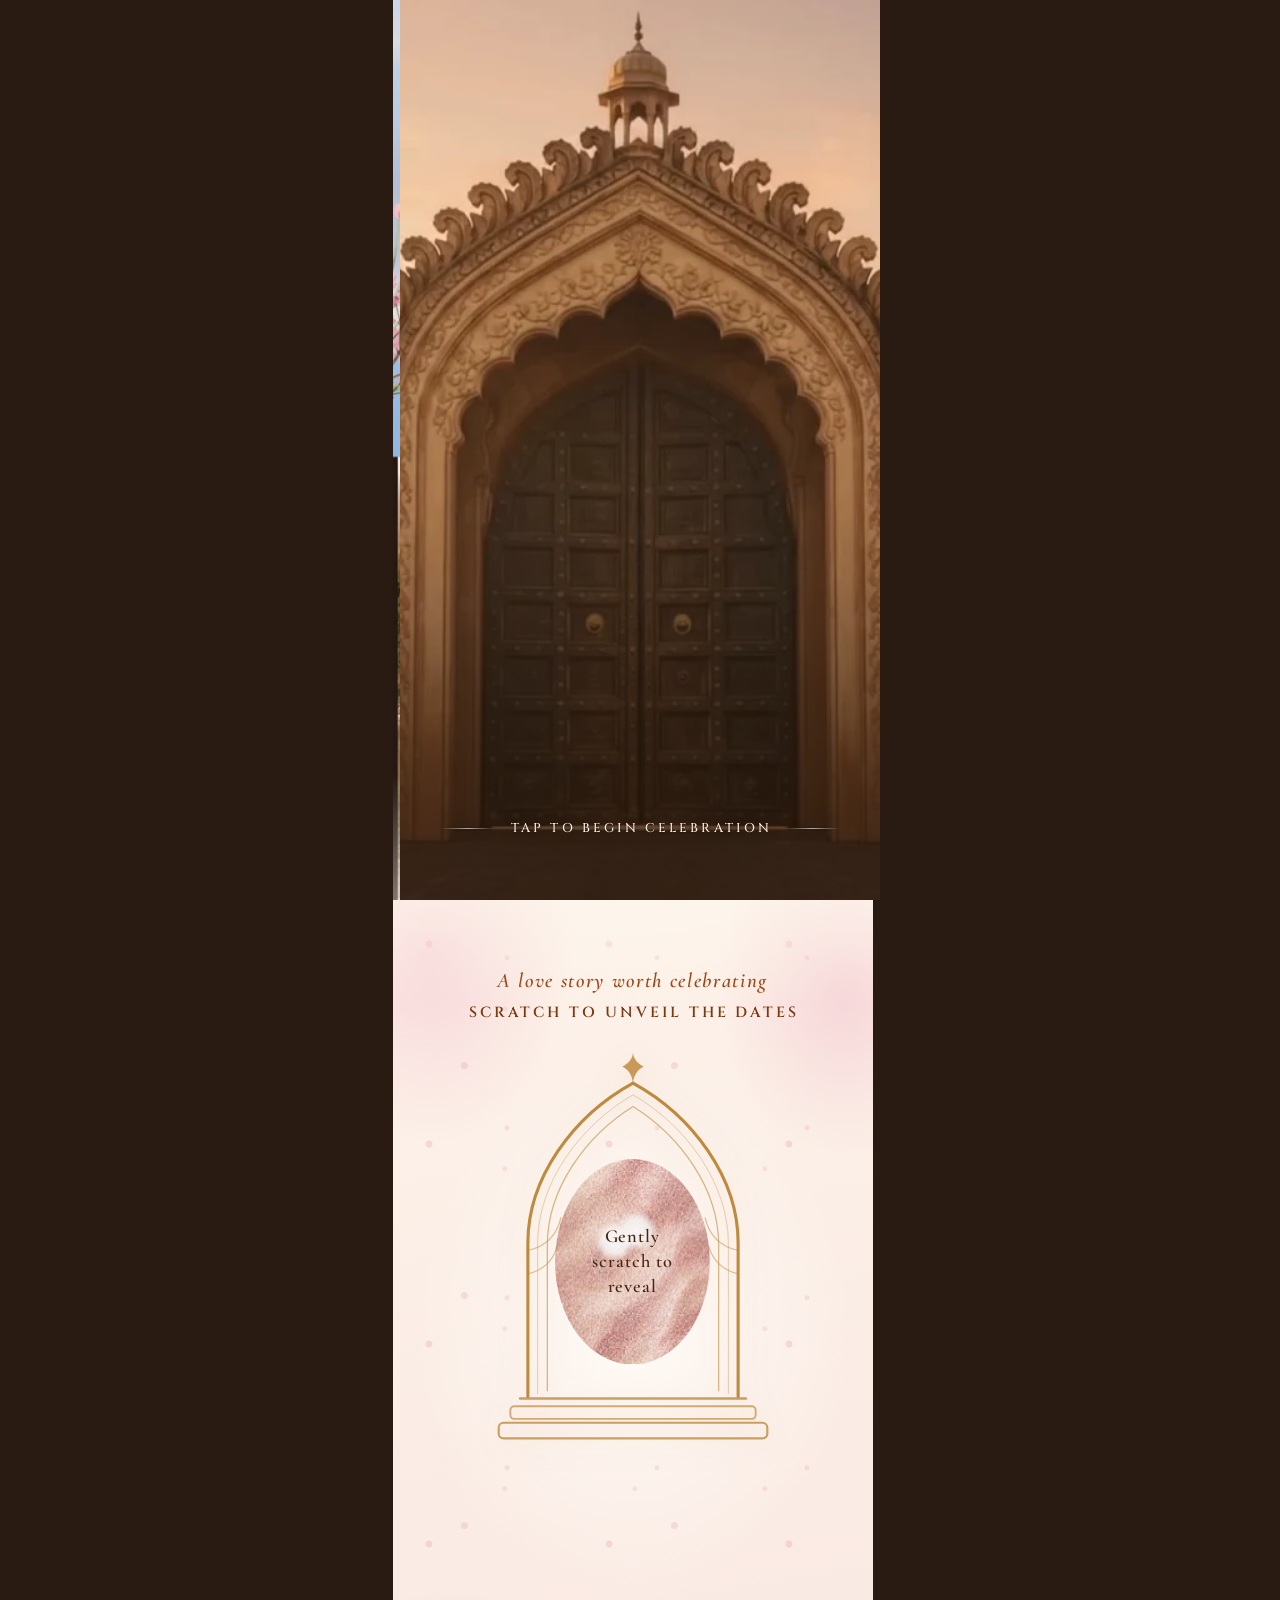
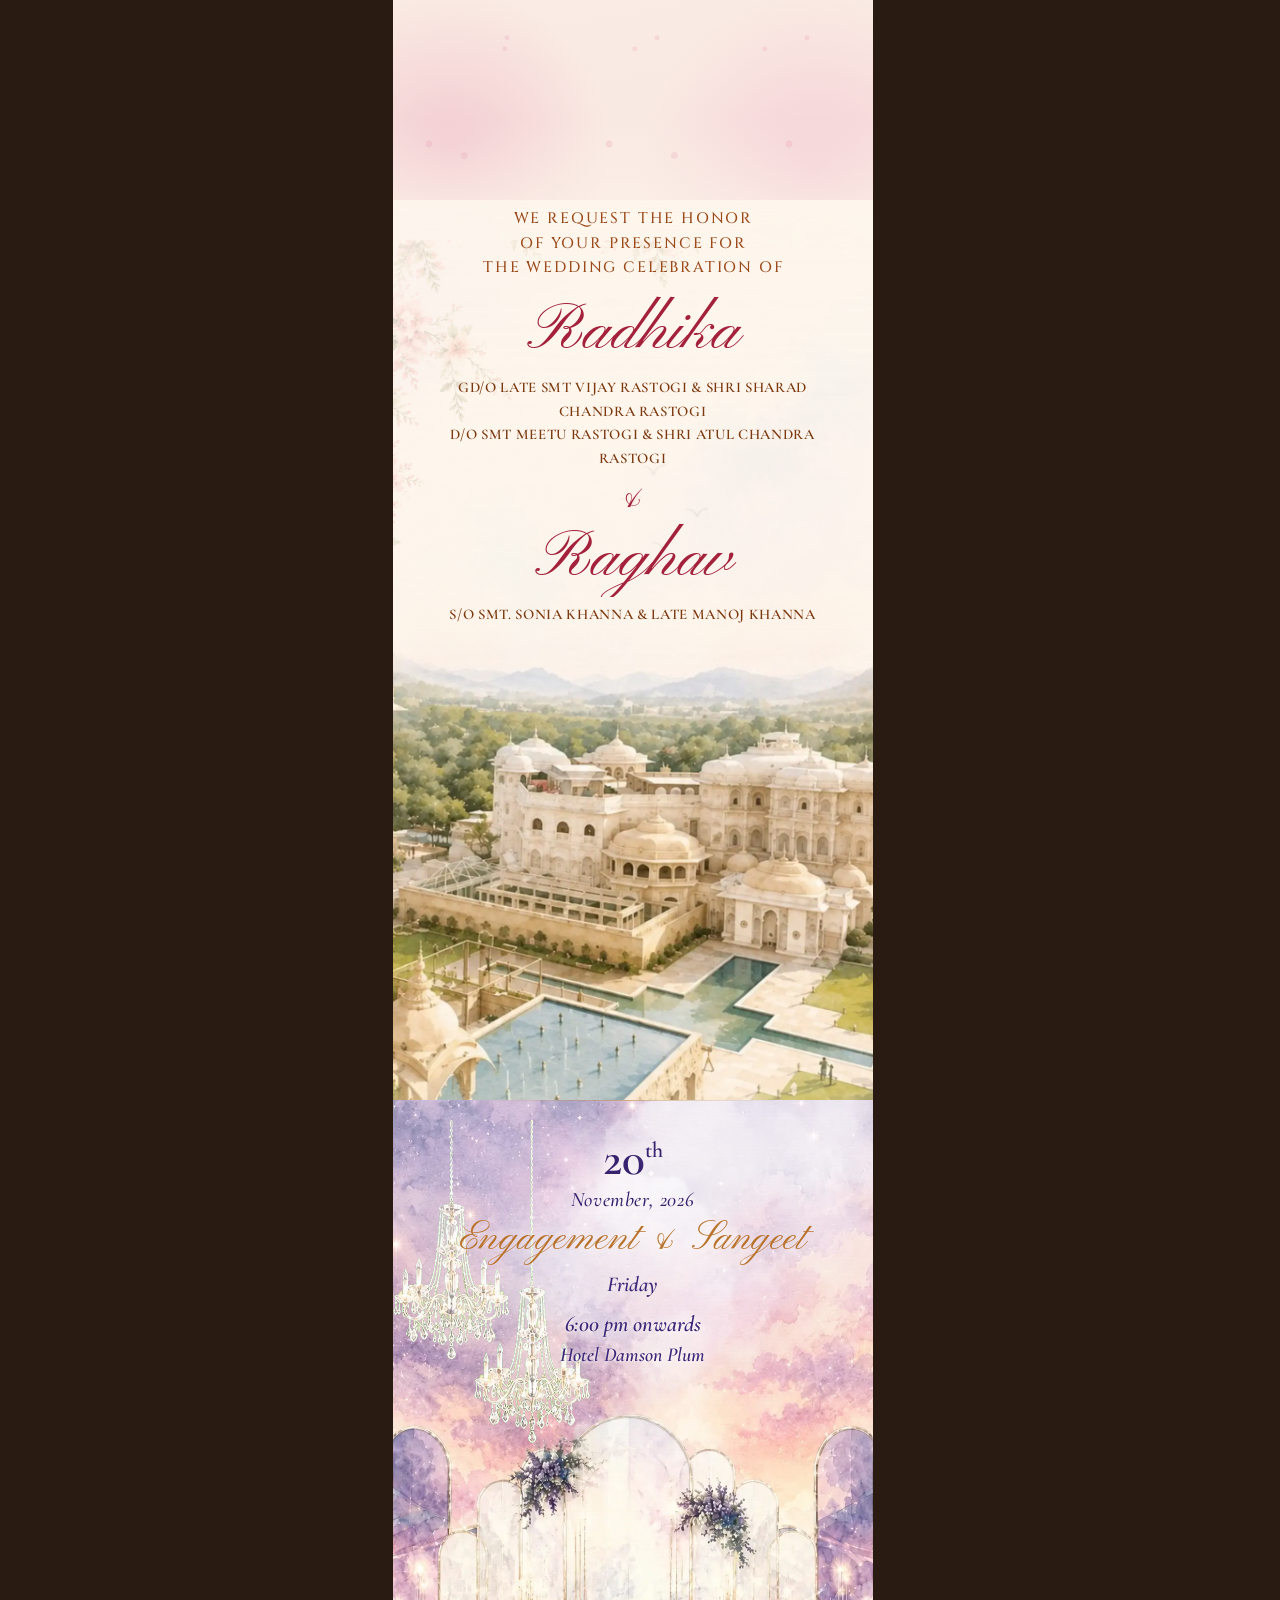
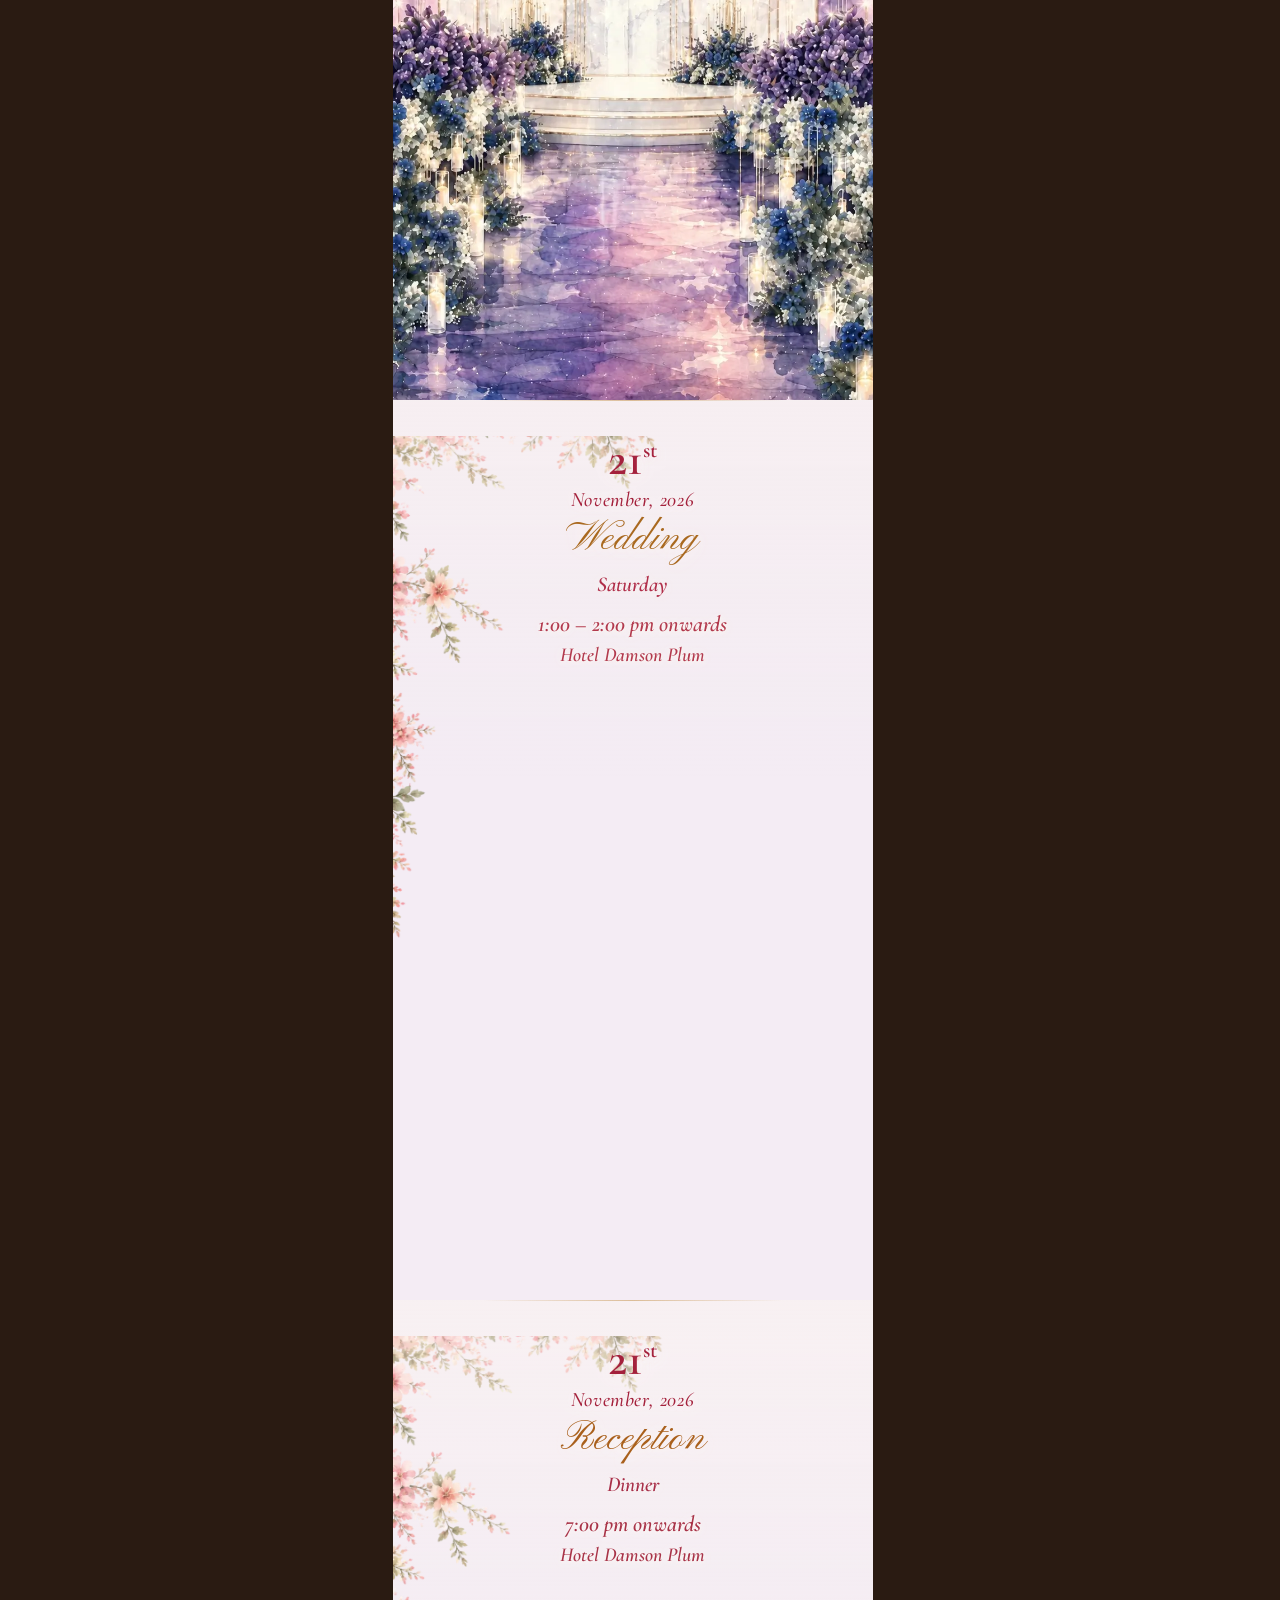
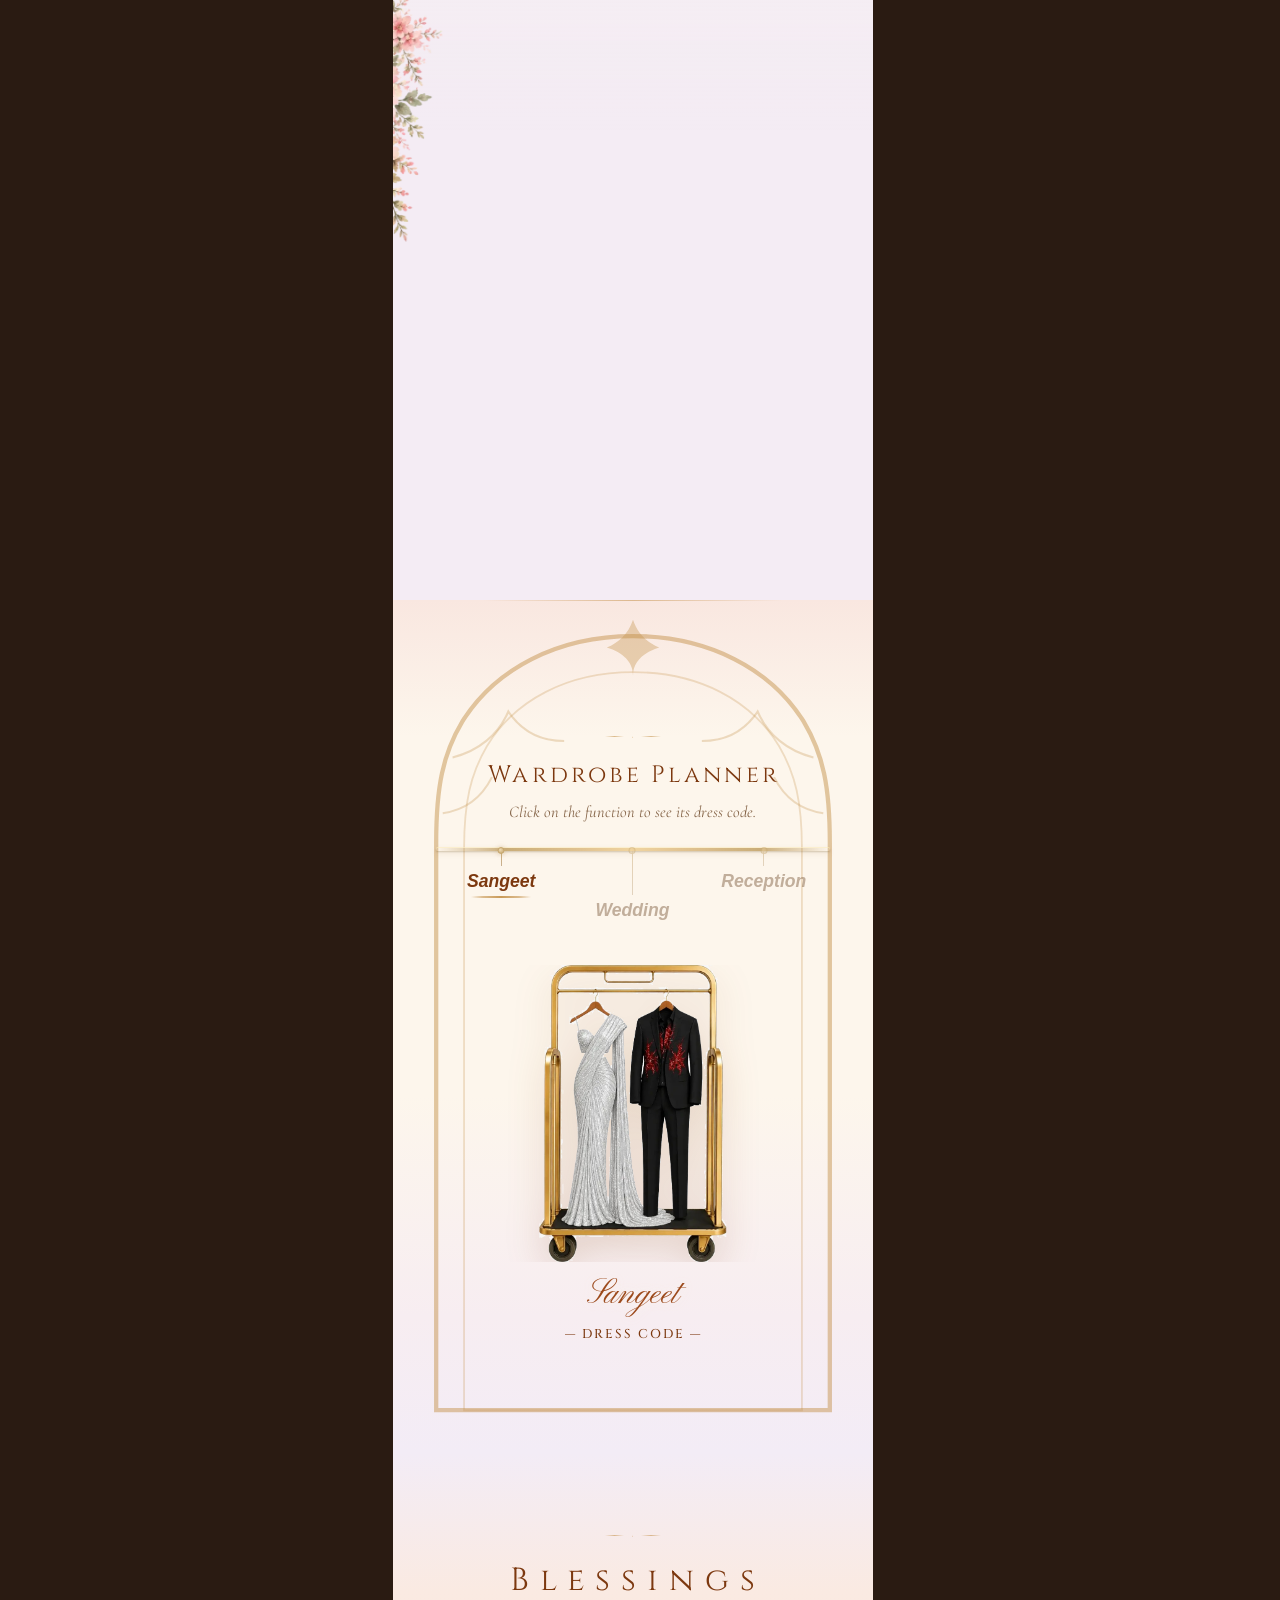
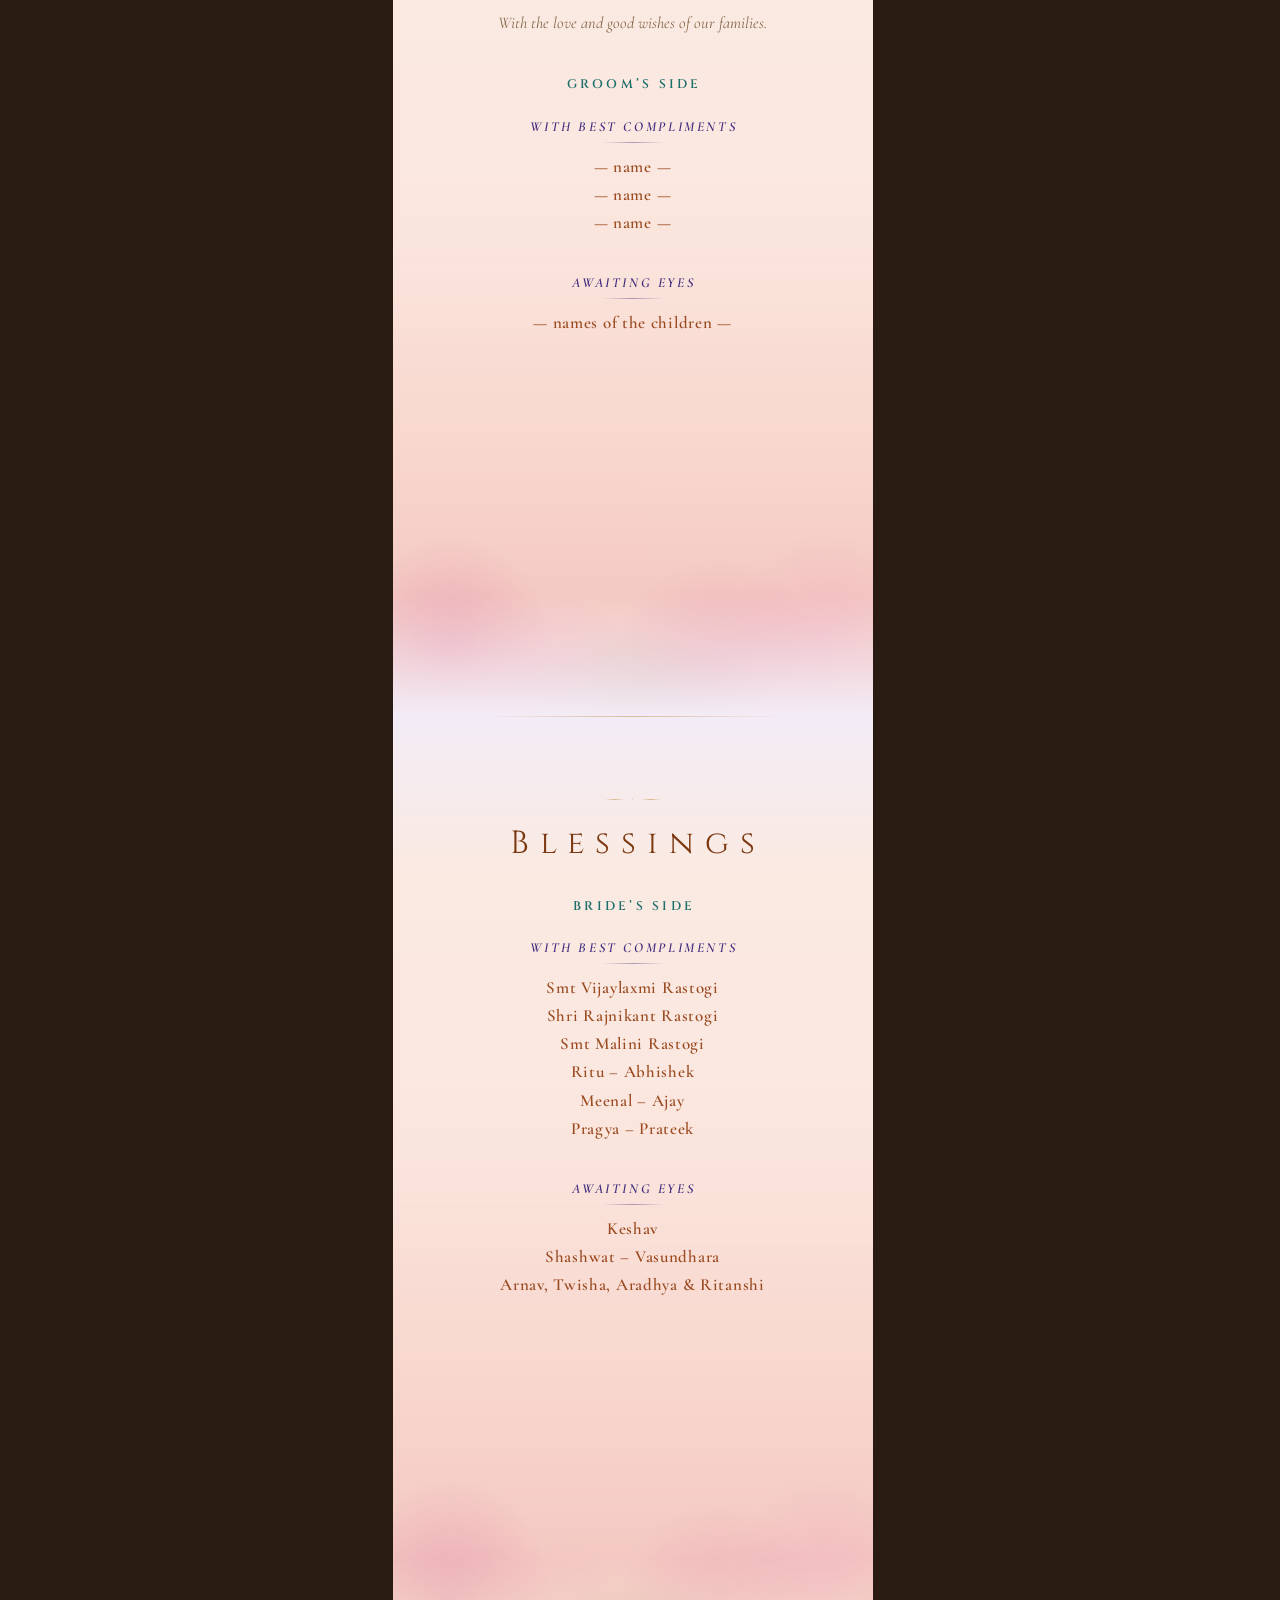
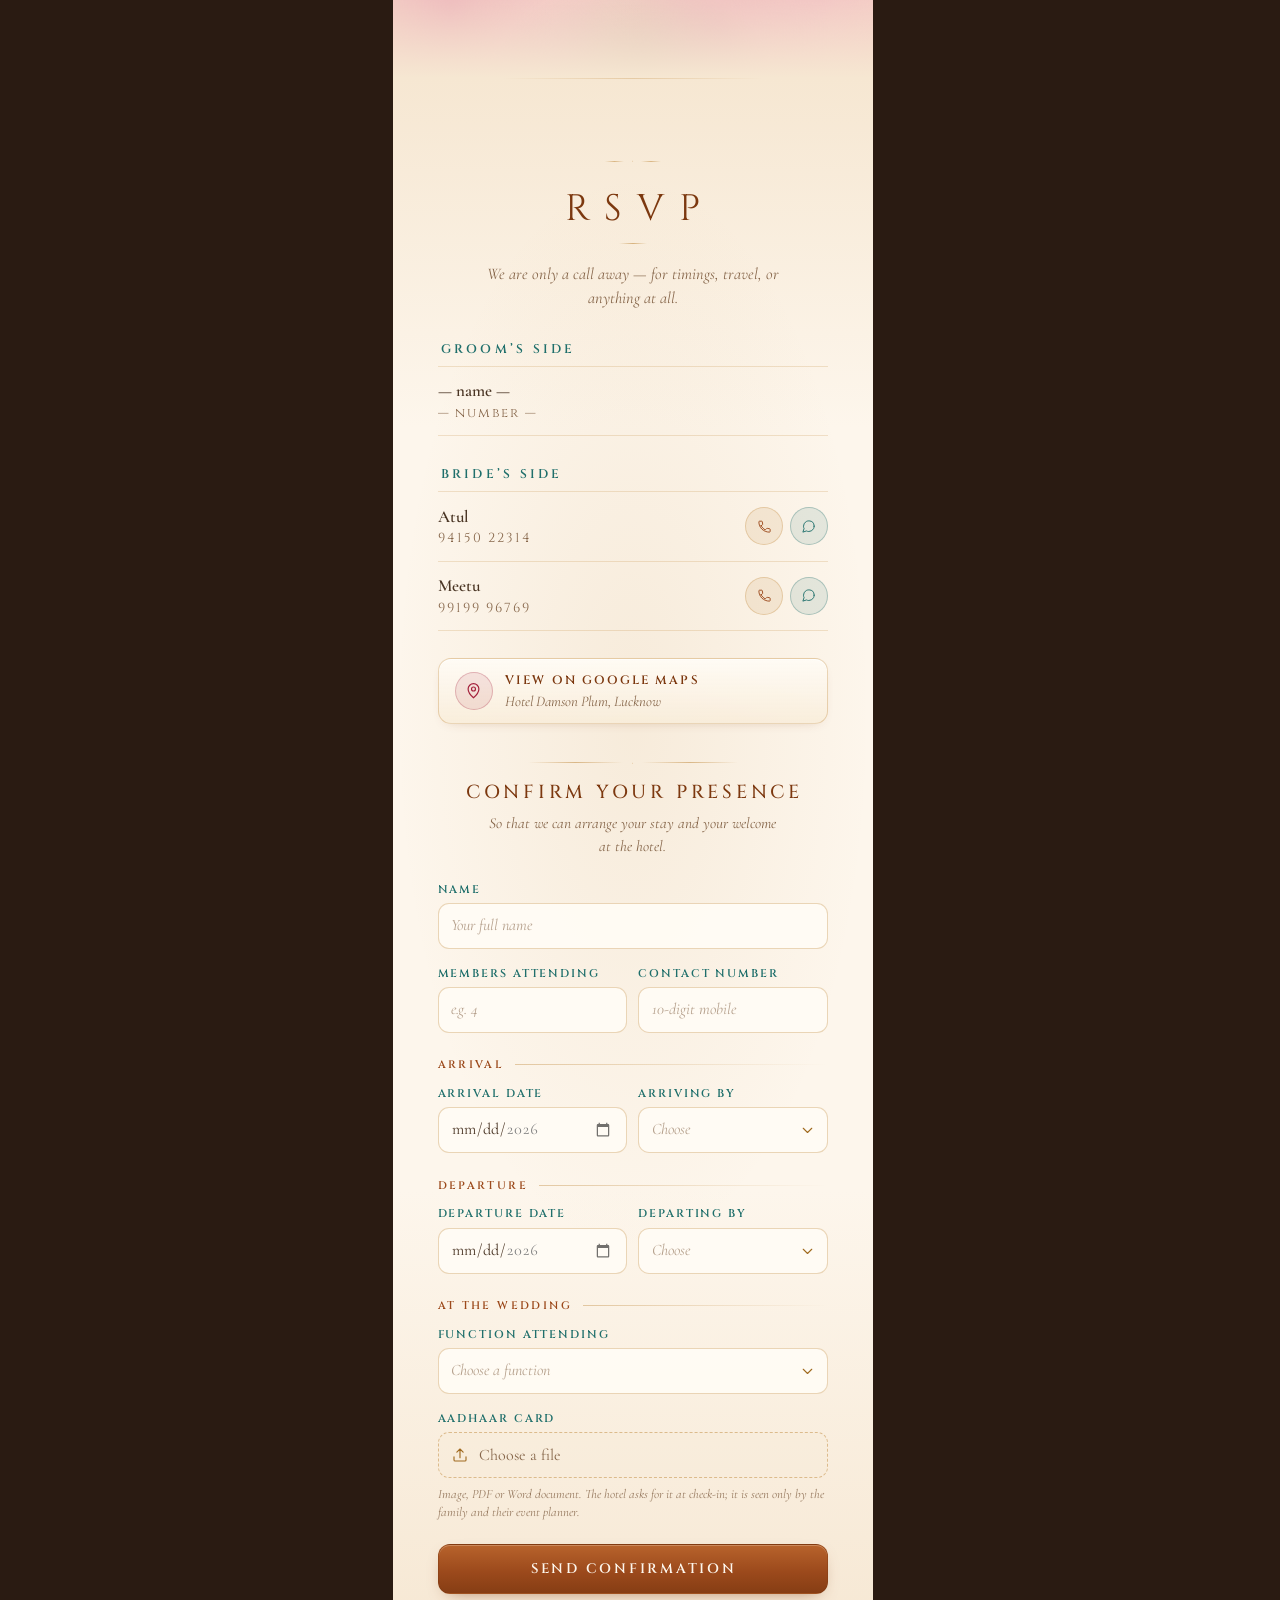
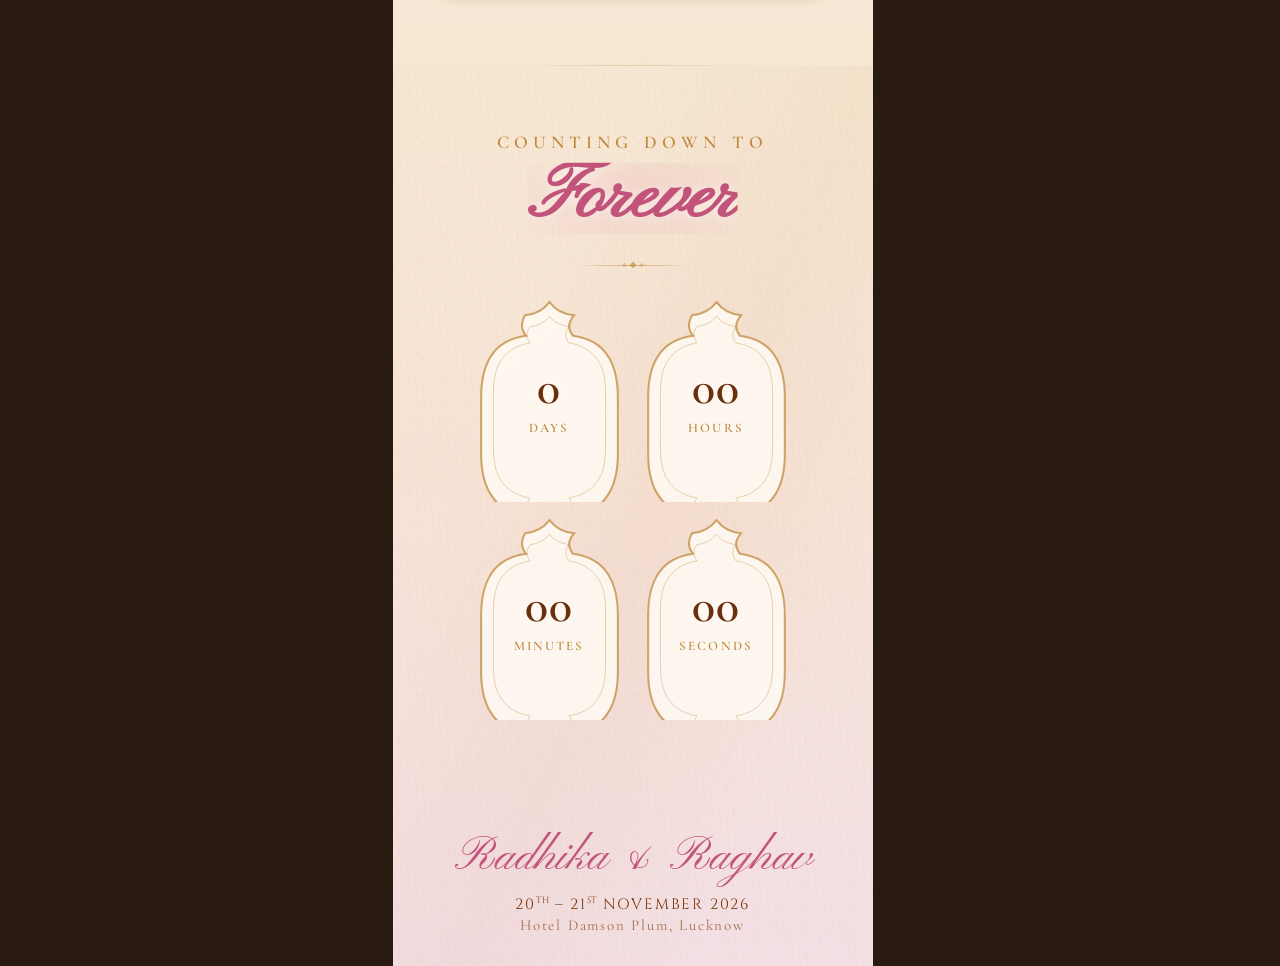
==== commit 1cf416ed: "Ask guests how they are travelling, and for their tickets The RSVP now collects arrival and departur" ====
--- a/index.html
+++ b/index.html
@@ -455,7 +455,7 @@
 
           <div class="af-row">
             <div class="af-field">
-              <label class="af-label" for="afMembers">Members joining</label>
+              <label class="af-label" for="afMembers">Members attending</label>
               <input class="af-input" id="afMembers" name="members" type="number"
                      inputmode="numeric" min="1" max="30" step="1" placeholder="e.g. 4" required />
               <p class="af-error" data-error-for="afMembers"></p>
@@ -469,18 +469,86 @@
             </div>
           </div>
 
+          <!-- ── Arrival ─────────────────────────────────────── -->
+          <p class="af-group">Arrival</p>
+
           <div class="af-row">
             <div class="af-field">
-              <label class="af-label" for="afArrive">Date of joining</label>
+              <label class="af-label" for="afArrive">Arrival date</label>
               <input class="af-input af-date" id="afArrive" name="arrive" type="date" required />
               <p class="af-error" data-error-for="afArrive"></p>
             </div>
             <div class="af-field">
-              <label class="af-label" for="afDepart">Date of leaving</label>
+              <label class="af-label" for="afArriveBy">Arriving by</label>
+              <div class="af-select-wrap">
+                <!-- options come from CONFIG.attendance.travelModes -->
+                <select class="af-input af-select" id="afArriveBy" name="arriveBy" required>
+                  <option value="" selected disabled>Choose</option>
+                </select>
+                <svg class="af-caret" viewBox="0 0 24 24" aria-hidden="true">
+                  <path d="M6 9.5 12 15.5 18 9.5" fill="none" stroke="currentColor"
+                        stroke-width="1.6" stroke-linecap="round" stroke-linejoin="round"/>
+                </svg>
+              </div>
+              <p class="af-error" data-error-for="afArriveBy"></p>
+            </div>
+          </div>
+
+          <!-- Hidden until a mode that HAS a ticket is picked — see
+               CONFIG.attendance.ticketlessModes. Optional throughout: plenty
+               of guests reply before they have booked. -->
+          <div class="af-field" id="afArriveTicketField" hidden>
+            <label class="af-label" for="afArriveTicket">
+              Arrival ticket <span class="af-optional">optional</span>
+            </label>
+            <input class="af-file-input" id="afArriveTicket" name="arriveTicket" type="file"
+                   accept="image/*,.pdf,.doc,.docx,application/pdf,application/msword,application/vnd.openxmlformats-officedocument.wordprocessingml.document" />
+            <label class="af-file" for="afArriveTicket">
+              <svg class="af-file-icon" aria-hidden="true"><use href="#ic-upload"/></svg>
+              <span class="af-file-text">Attach ticket</span>
+            </label>
+            <p class="af-error" data-error-for="afArriveTicket"></p>
+          </div>
+
+          <!-- ── Departure ───────────────────────────────────── -->
+          <p class="af-group">Departure</p>
+
+          <div class="af-row">
+            <div class="af-field">
+              <label class="af-label" for="afDepart">Departure date</label>
               <input class="af-input af-date" id="afDepart" name="depart" type="date" required />
               <p class="af-error" data-error-for="afDepart"></p>
             </div>
-          </div>
+            <div class="af-field">
+              <label class="af-label" for="afDepartBy">Departing by</label>
+              <div class="af-select-wrap">
+                <select class="af-input af-select" id="afDepartBy" name="departBy" required>
+                  <option value="" selected disabled>Choose</option>
+                </select>
+                <svg class="af-caret" viewBox="0 0 24 24" aria-hidden="true">
+                  <path d="M6 9.5 12 15.5 18 9.5" fill="none" stroke="currentColor"
+                        stroke-width="1.6" stroke-linecap="round" stroke-linejoin="round"/>
+                </svg>
+              </div>
+              <p class="af-error" data-error-for="afDepartBy"></p>
+            </div>
+          </div>
+
+          <div class="af-field" id="afDepartTicketField" hidden>
+            <label class="af-label" for="afDepartTicket">
+              Departure ticket <span class="af-optional">optional</span>
+            </label>
+            <input class="af-file-input" id="afDepartTicket" name="departTicket" type="file"
+                   accept="image/*,.pdf,.doc,.docx,application/pdf,application/msword,application/vnd.openxmlformats-officedocument.wordprocessingml.document" />
+            <label class="af-file" for="afDepartTicket">
+              <svg class="af-file-icon" aria-hidden="true"><use href="#ic-upload"/></svg>
+              <span class="af-file-text">Attach ticket</span>
+            </label>
+            <p class="af-error" data-error-for="afDepartTicket"></p>
+          </div>
+
+          <!-- ── At the wedding ──────────────────────────────── -->
+          <p class="af-group">At the wedding</p>
 
           <div class="af-field">
             <label class="af-label" for="afFunction">Function attending</label>
@@ -504,7 +572,7 @@
                    aria-describedby="afAadhaarHint" required />
             <label class="af-file" for="afAadhaar">
               <svg class="af-file-icon" aria-hidden="true"><use href="#ic-upload"/></svg>
-              <span class="af-file-text" id="afFileText">Choose a file</span>
+              <span class="af-file-text">Choose a file</span>
             </label>
             <p class="af-hint" id="afAadhaarHint">
               Image, PDF or Word document. The hotel asks for it at check-in; it
--- a/style.css
+++ b/style.css
@@ -2245,7 +2245,43 @@
   .af-row { grid-template-columns: 1fr; gap: 1.05rem; }
 }
 
+/* The form asks for ten things now. Without these the travel questions run
+   into the wedding ones and it reads as one long wall. */
+.af-group {
+  display: flex;
+  align-items: center;
+  gap: .7rem;
+  margin: .5rem 0 -.2rem;
+  font-family: var(--font-caps);
+  font-size: clamp(.6rem, 2.5vw, .68rem);
+  font-weight: 600;
+  letter-spacing: .22em;
+  text-transform: uppercase;
+  color: var(--terra);
+  white-space: nowrap;
+}
+.af-group::after {
+  content: "";
+  flex: 1;
+  height: 1px;
+  background: linear-gradient(to right, rgba(192,138,62,.42), transparent);
+}
+.attend-form > .af-group:first-child { margin-top: 0; }
+
+.af-optional {
+  margin-left: .45em;
+  font-size: .88em;
+  font-weight: 400;
+  letter-spacing: .1em;
+  text-transform: none;
+  font-style: italic;
+  color: rgba(134,102,74,.78);
+}
+
 .af-field { display: flex; flex-direction: column; min-width: 0; }
+/* display:flex on the class beats the browser's [hidden], and the ticket
+   fields are shown or hidden by that attribute as the travel mode changes. */
+.af-field[hidden] { display: none; }
 .af-label {
   margin-bottom: .38rem;
   font-family: var(--font-caps);
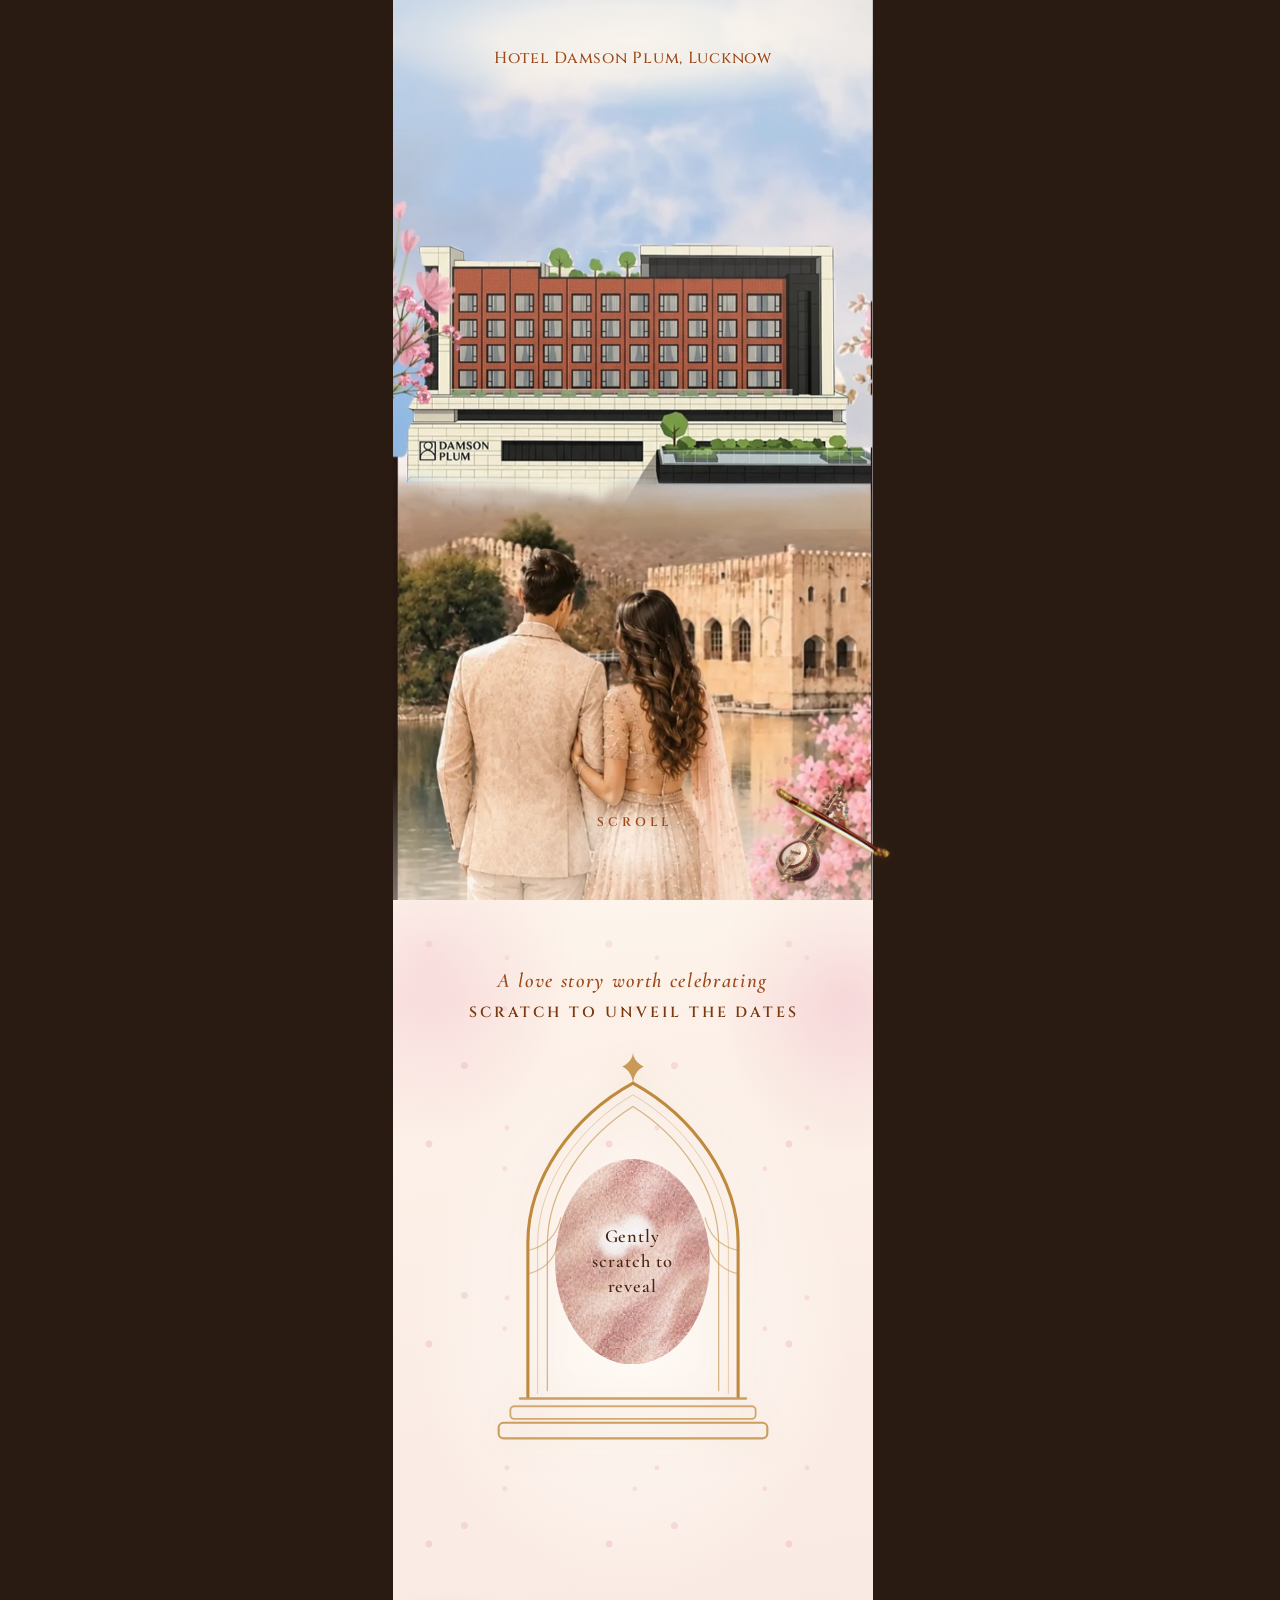
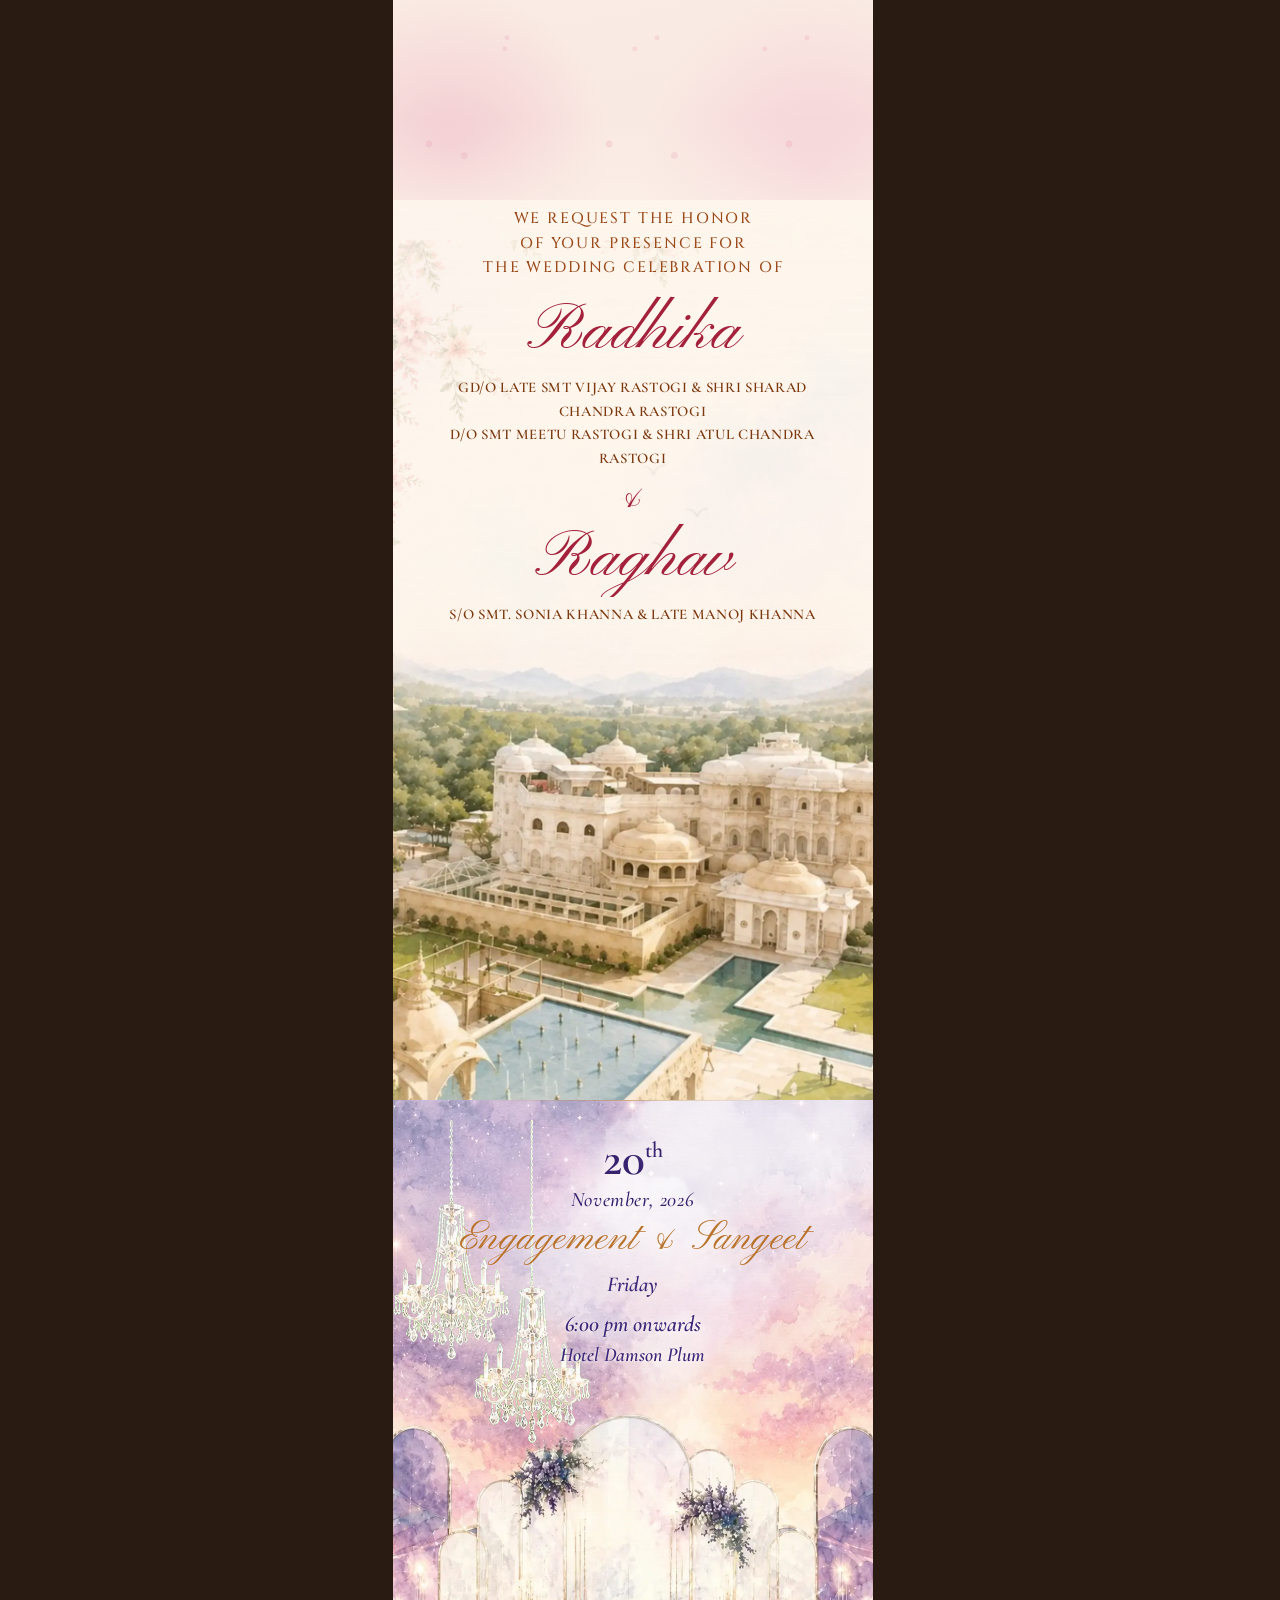
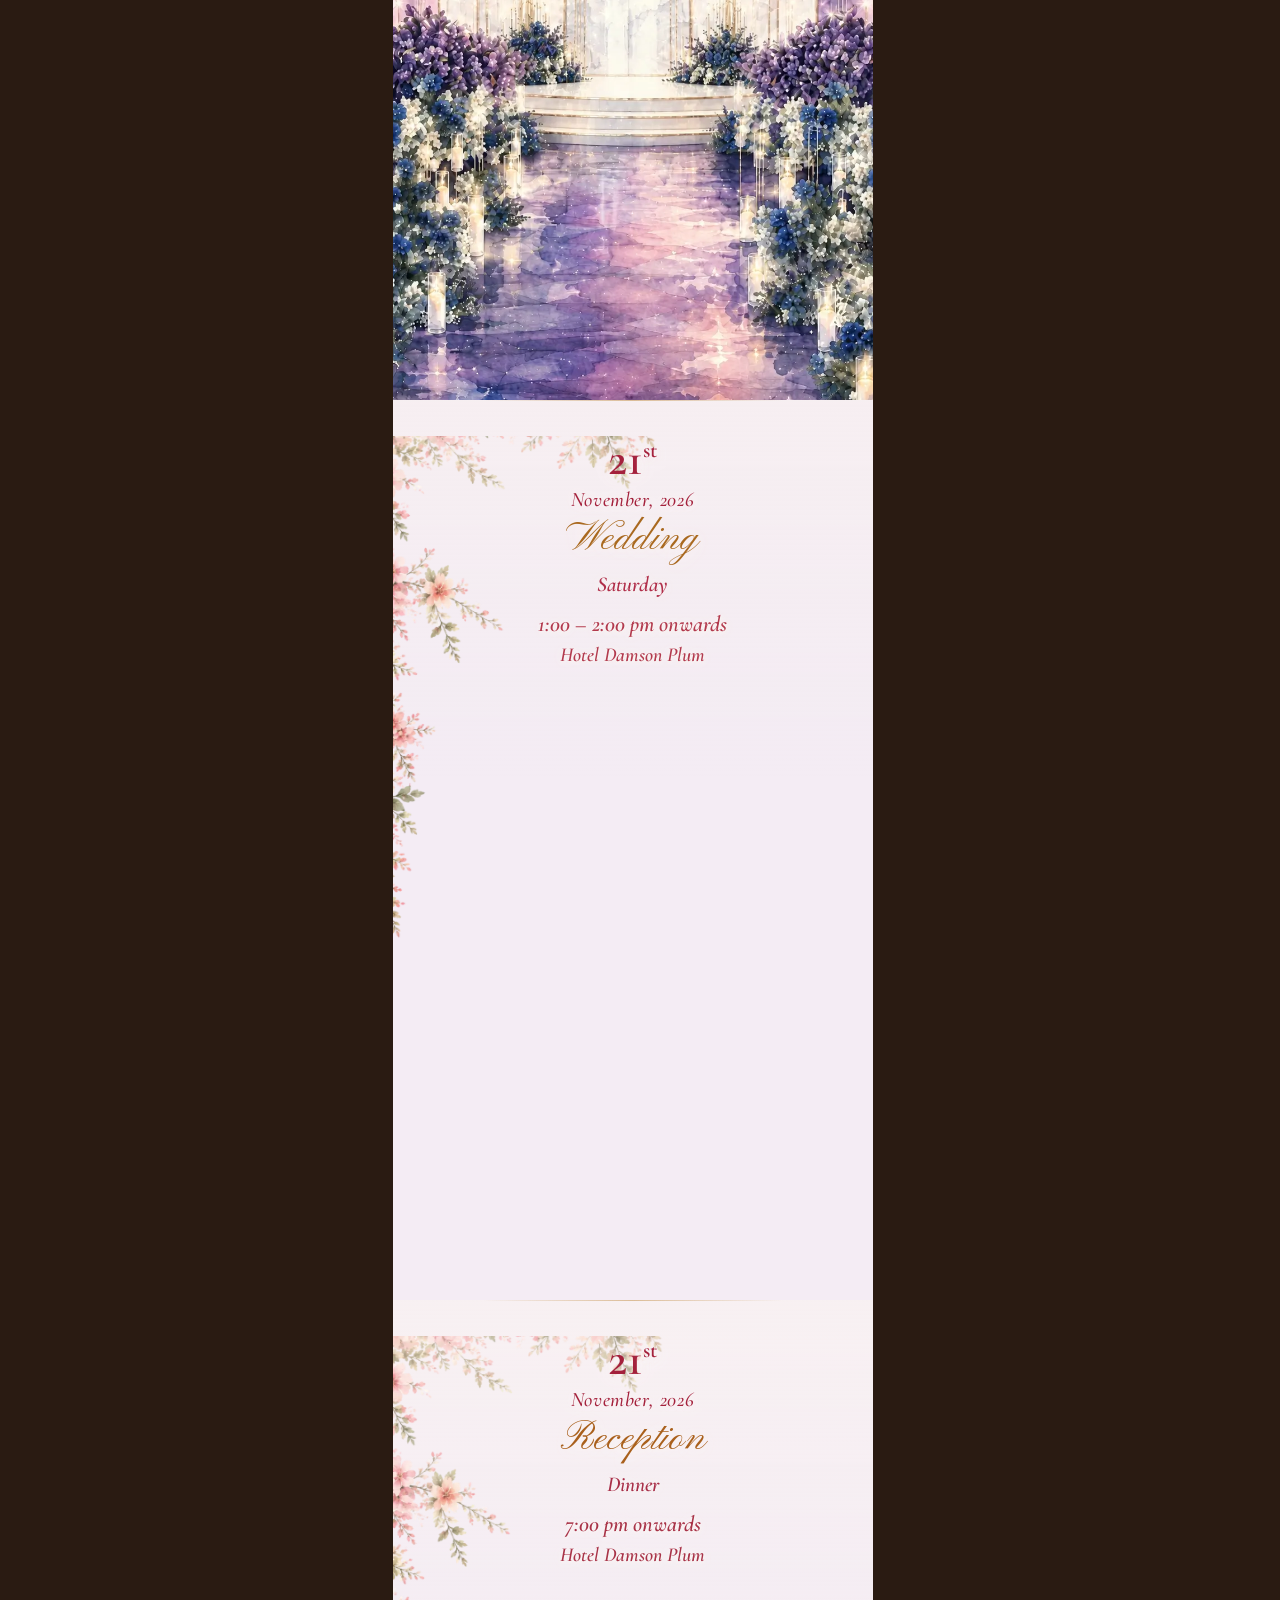
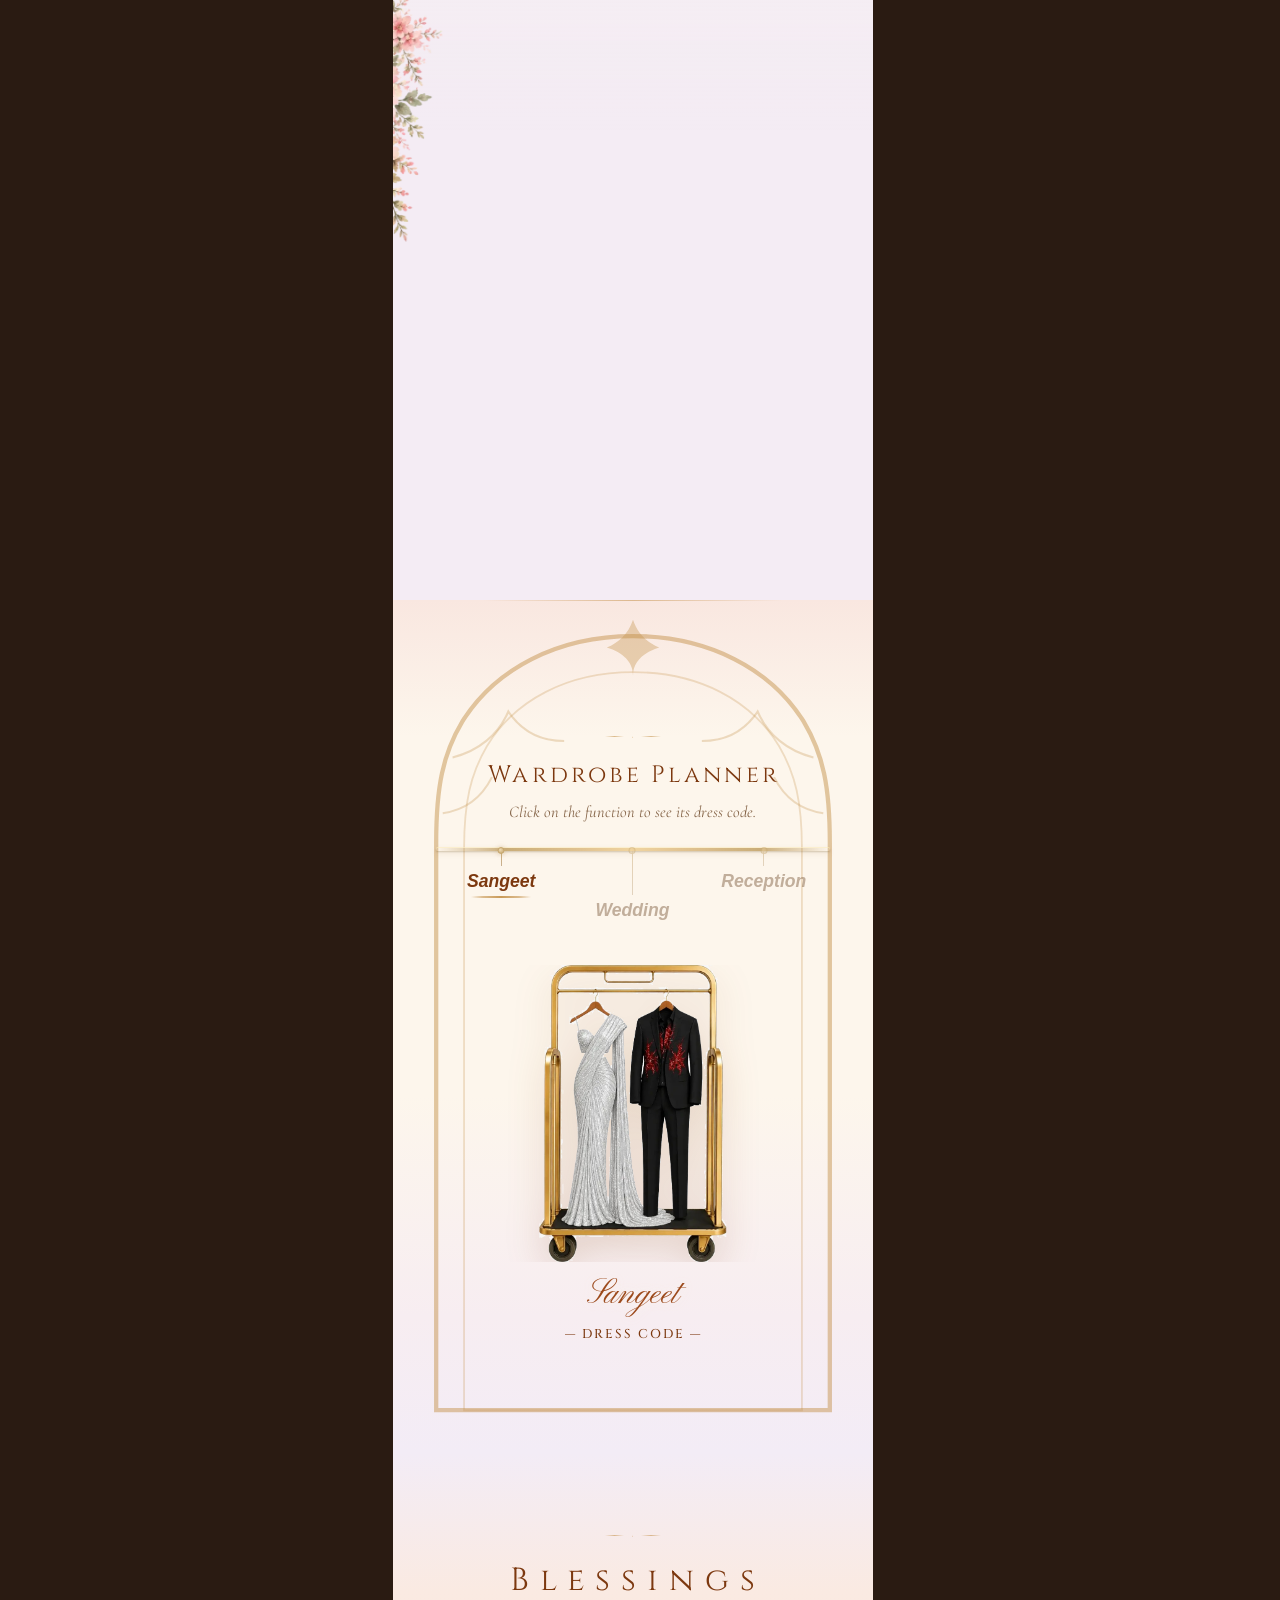
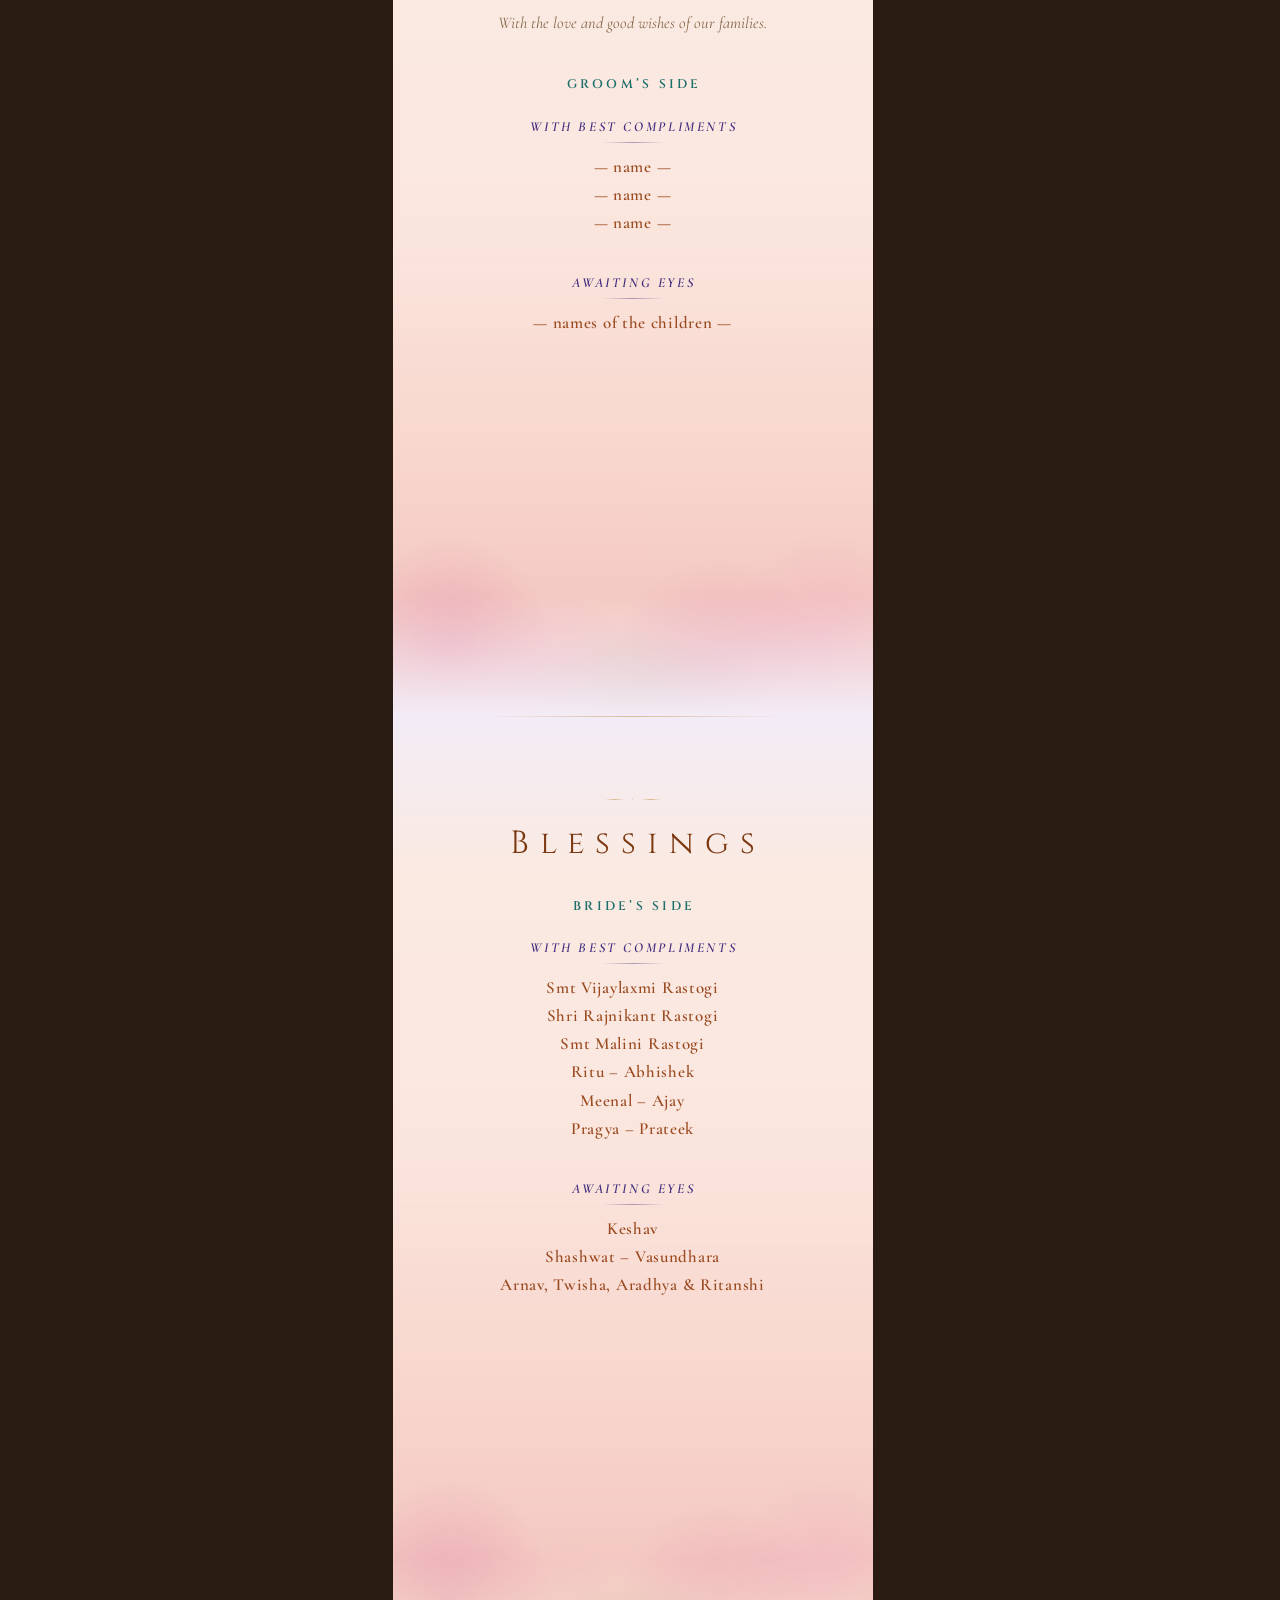
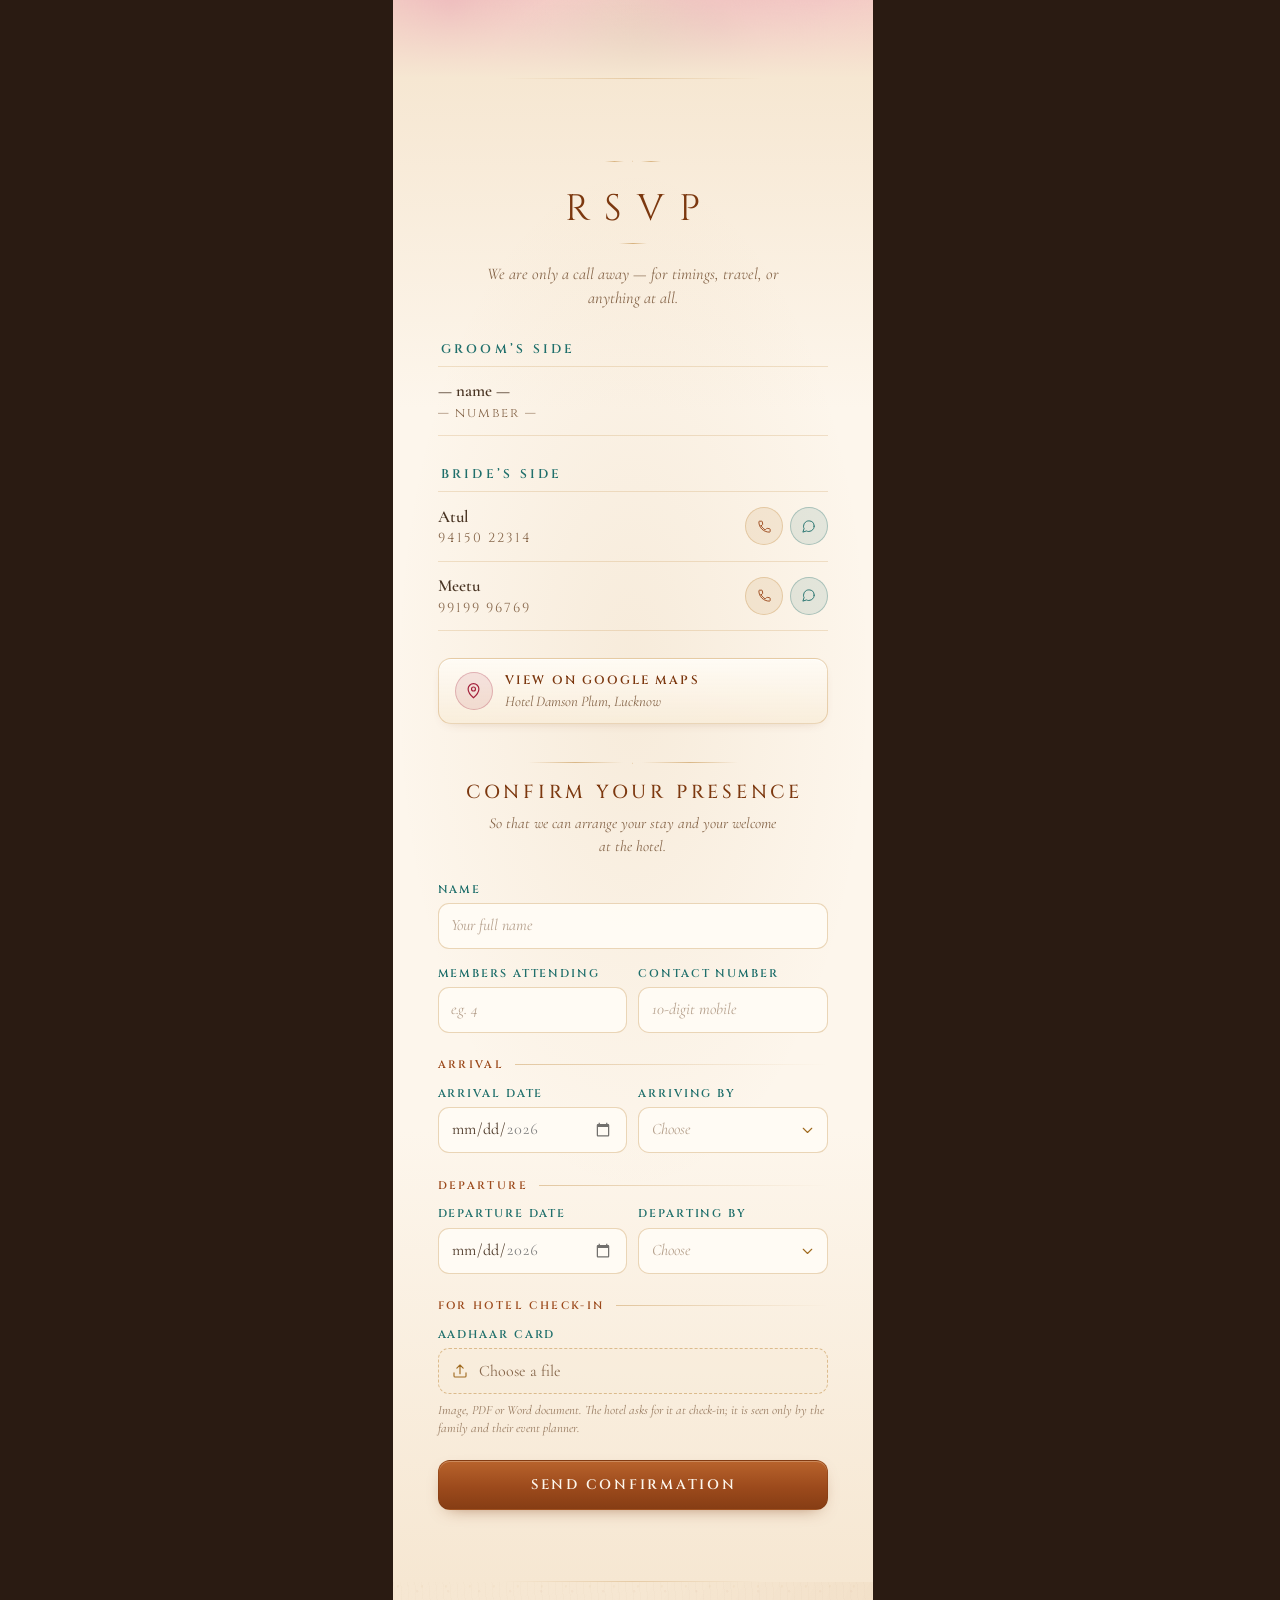
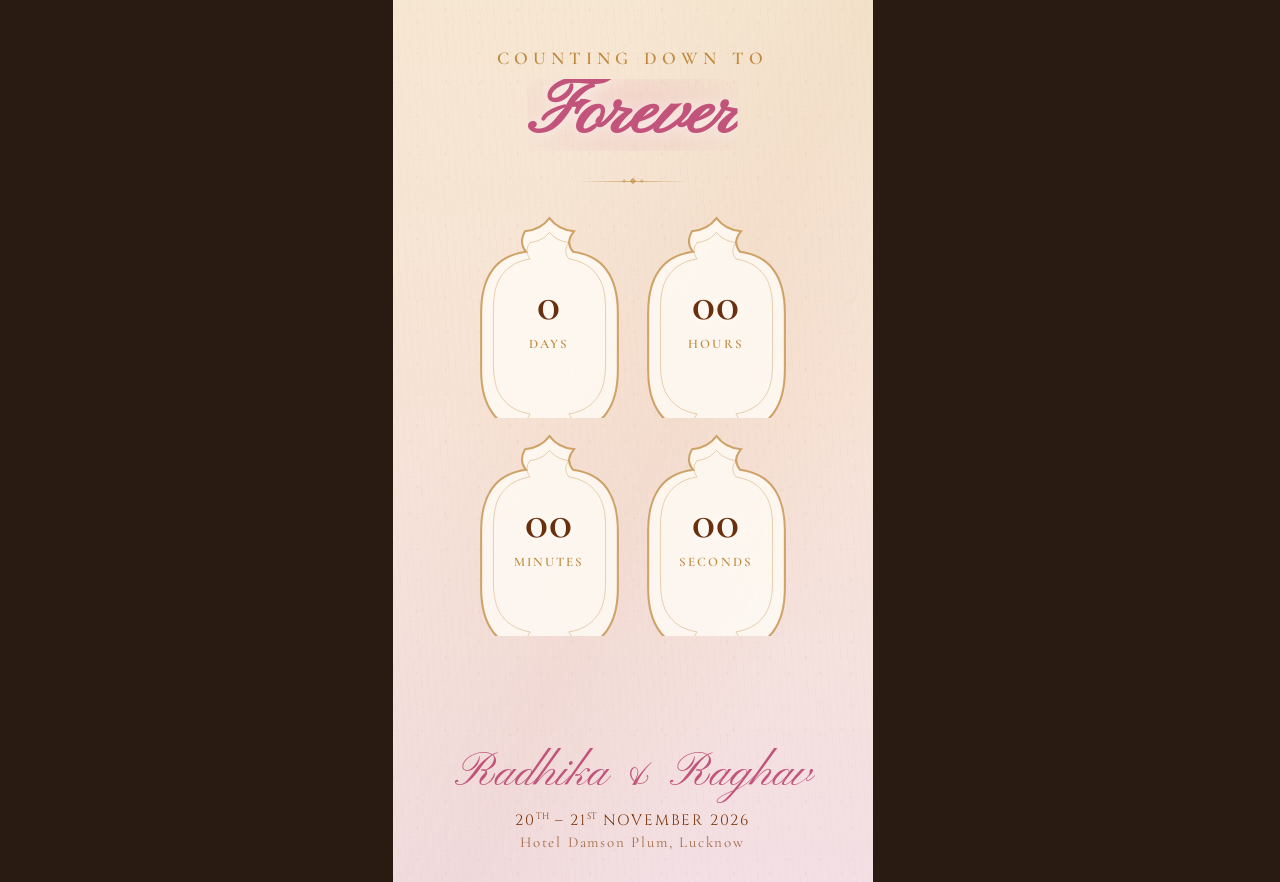
==== commit 5601552e: "Drop the Function attending question Removed on request. It came out of the form, CONFIG, the payloa" ====
--- a/index.html
+++ b/index.html
@@ -547,23 +547,11 @@
             <p class="af-error" data-error-for="afDepartTicket"></p>
           </div>
 
-          <!-- ── At the wedding ──────────────────────────────── -->
-          <p class="af-group">At the wedding</p>
-
-          <div class="af-field">
-            <label class="af-label" for="afFunction">Function attending</label>
-            <div class="af-select-wrap">
-              <!-- options come from CONFIG.attendance.functions -->
-              <select class="af-input af-select" id="afFunction" name="function" required>
-                <option value="" selected disabled>Choose a function</option>
-              </select>
-              <svg class="af-caret" viewBox="0 0 24 24" aria-hidden="true">
-                <path d="M6 9.5 12 15.5 18 9.5" fill="none" stroke="currentColor"
-                      stroke-width="1.6" stroke-linecap="round" stroke-linejoin="round"/>
-              </svg>
-            </div>
-            <p class="af-error" data-error-for="afFunction"></p>
-          </div>
+          <!-- ── For hotel check-in ──────────────────────────── -->
+          <!-- Was "At the wedding" when a Function attending dropdown sat
+               here too. With only the ID left, the heading says what the
+               ID is actually for. -->
+          <p class="af-group">For hotel check-in</p>
 
           <div class="af-field" id="afAadhaarField">
             <label class="af-label" for="afAadhaar">Aadhaar card</label>
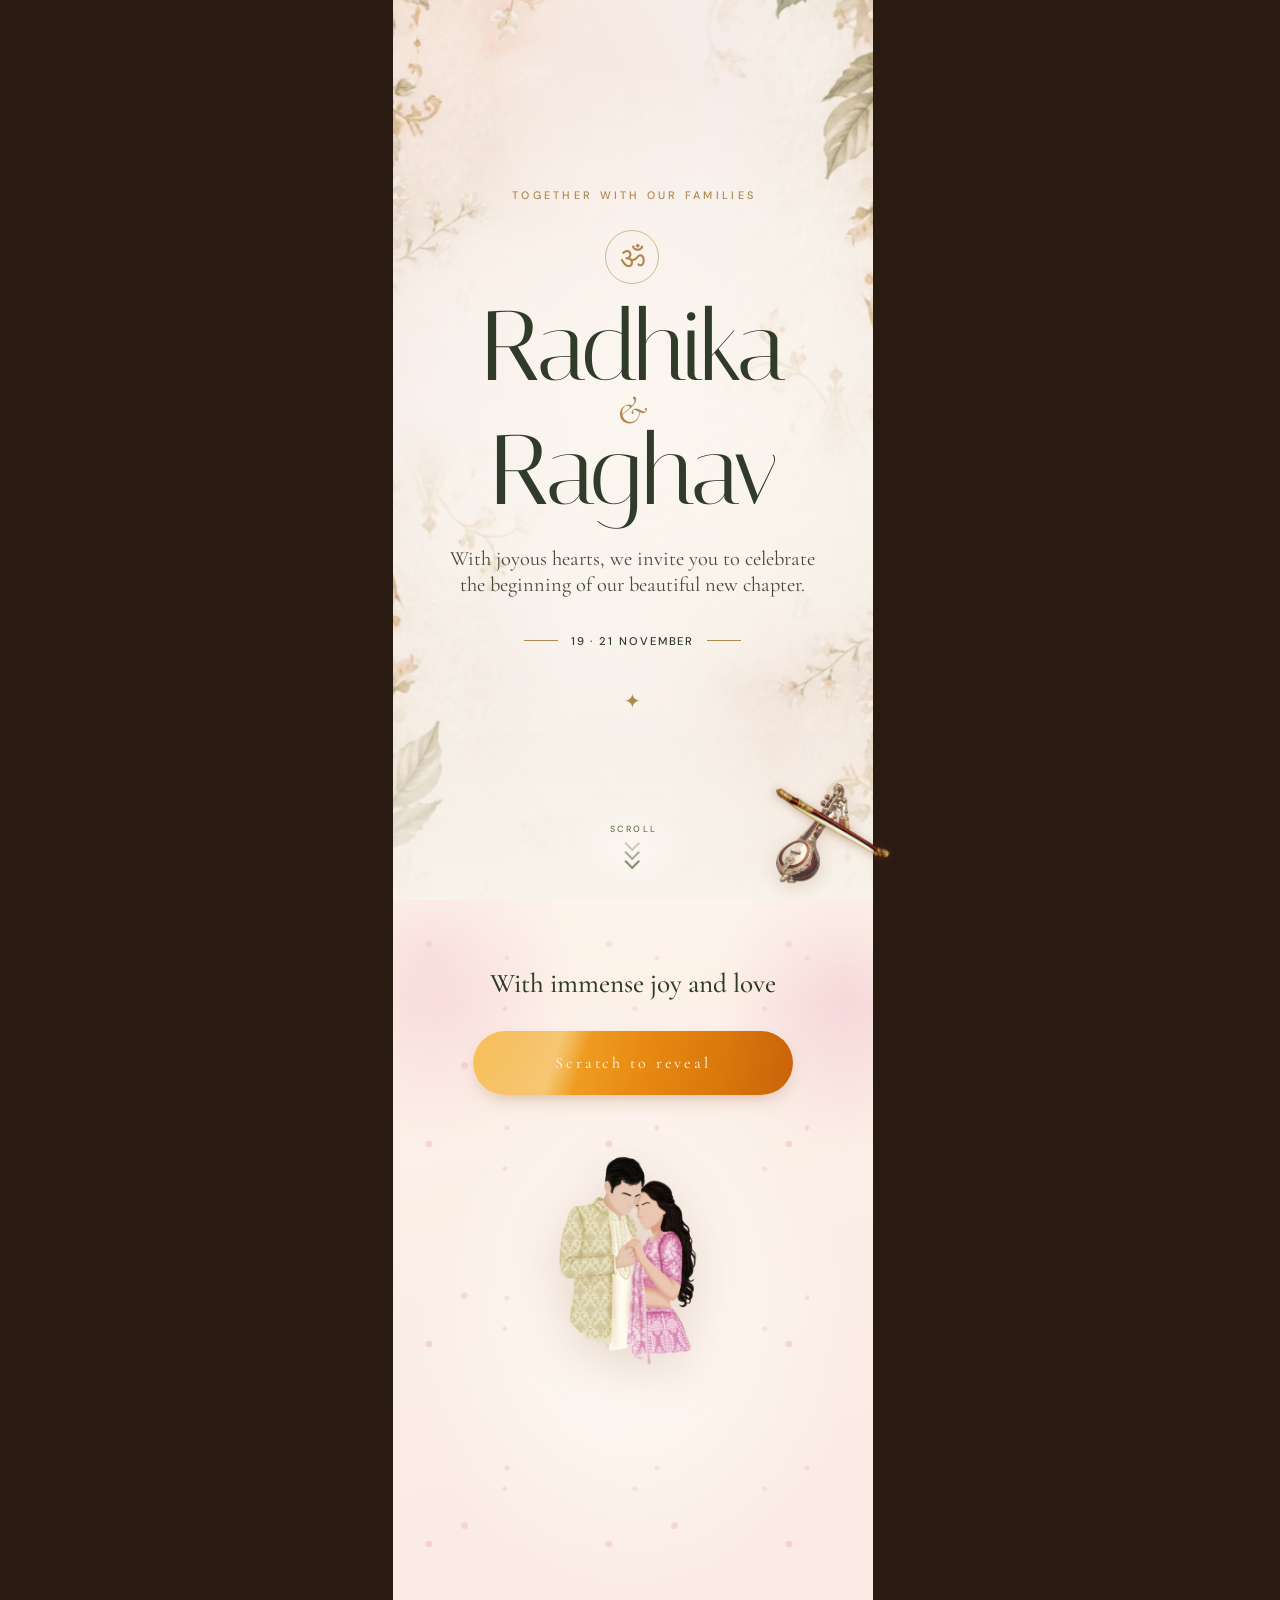
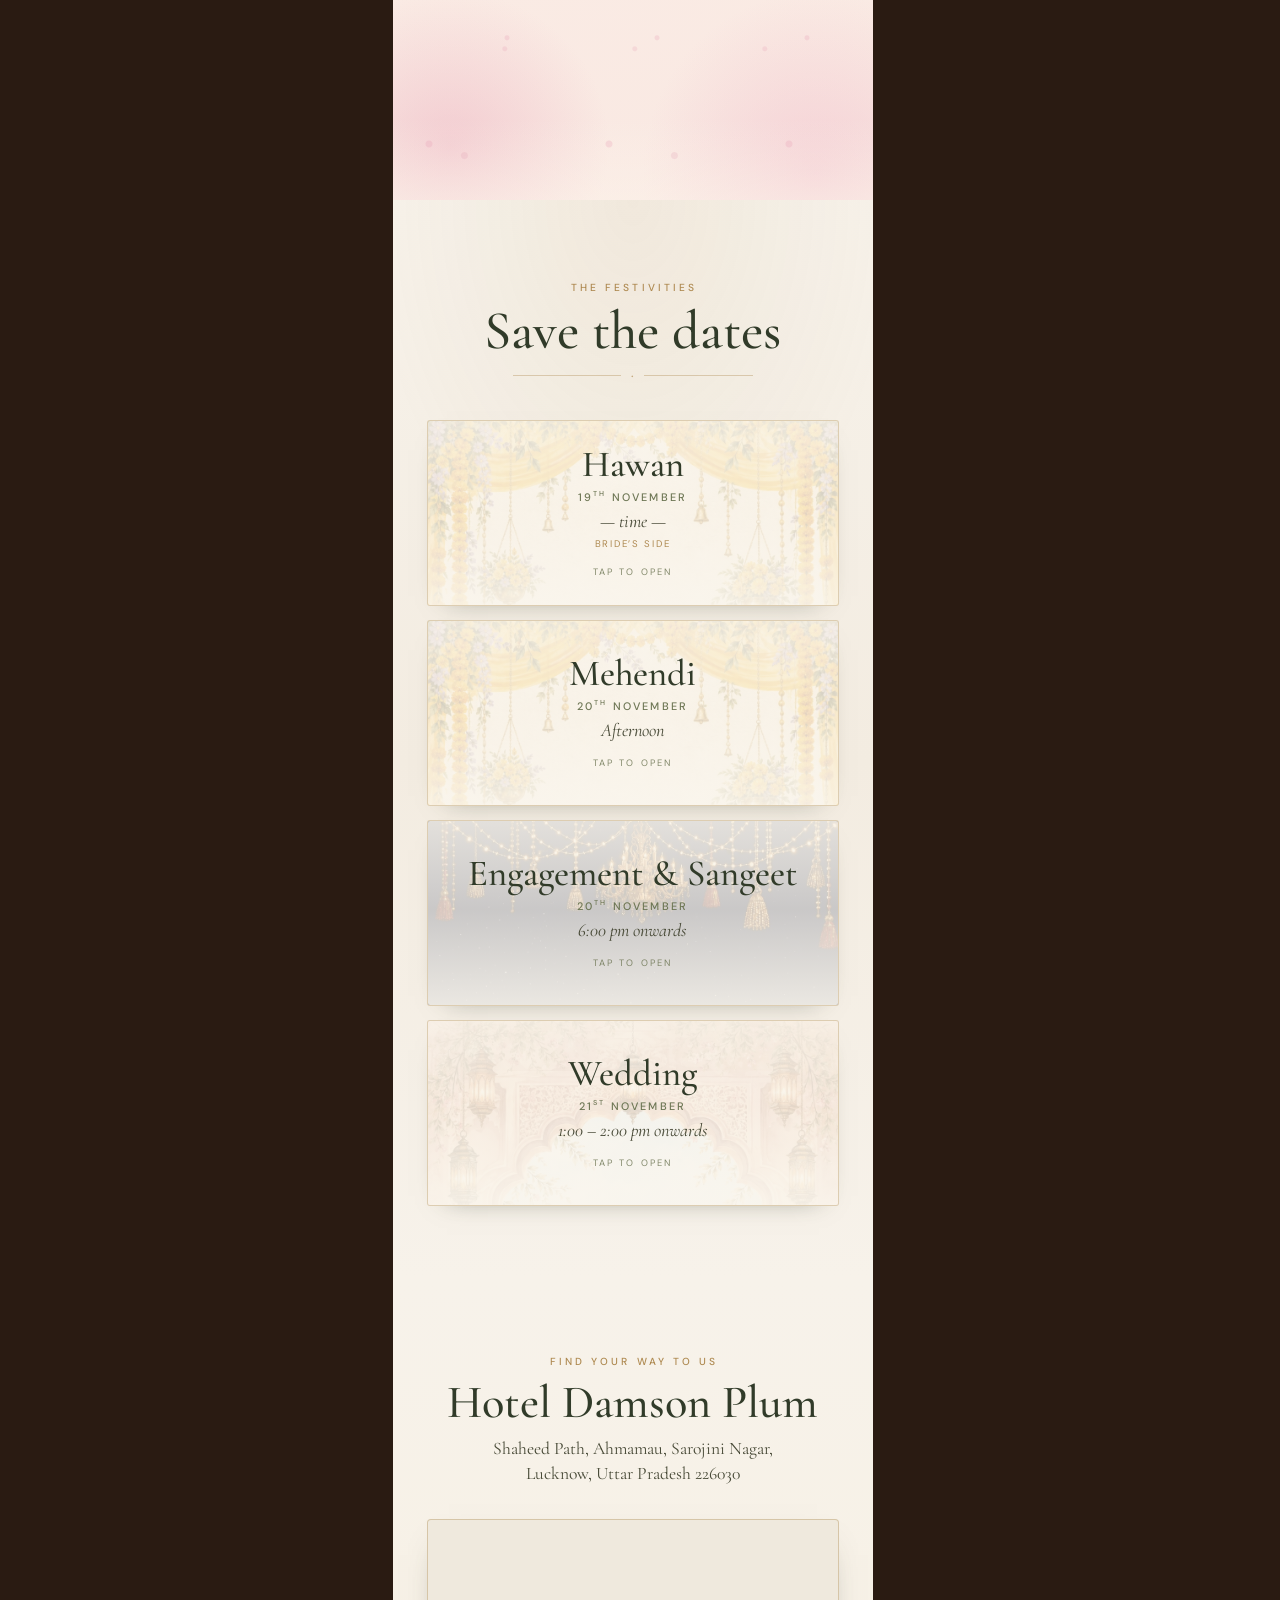
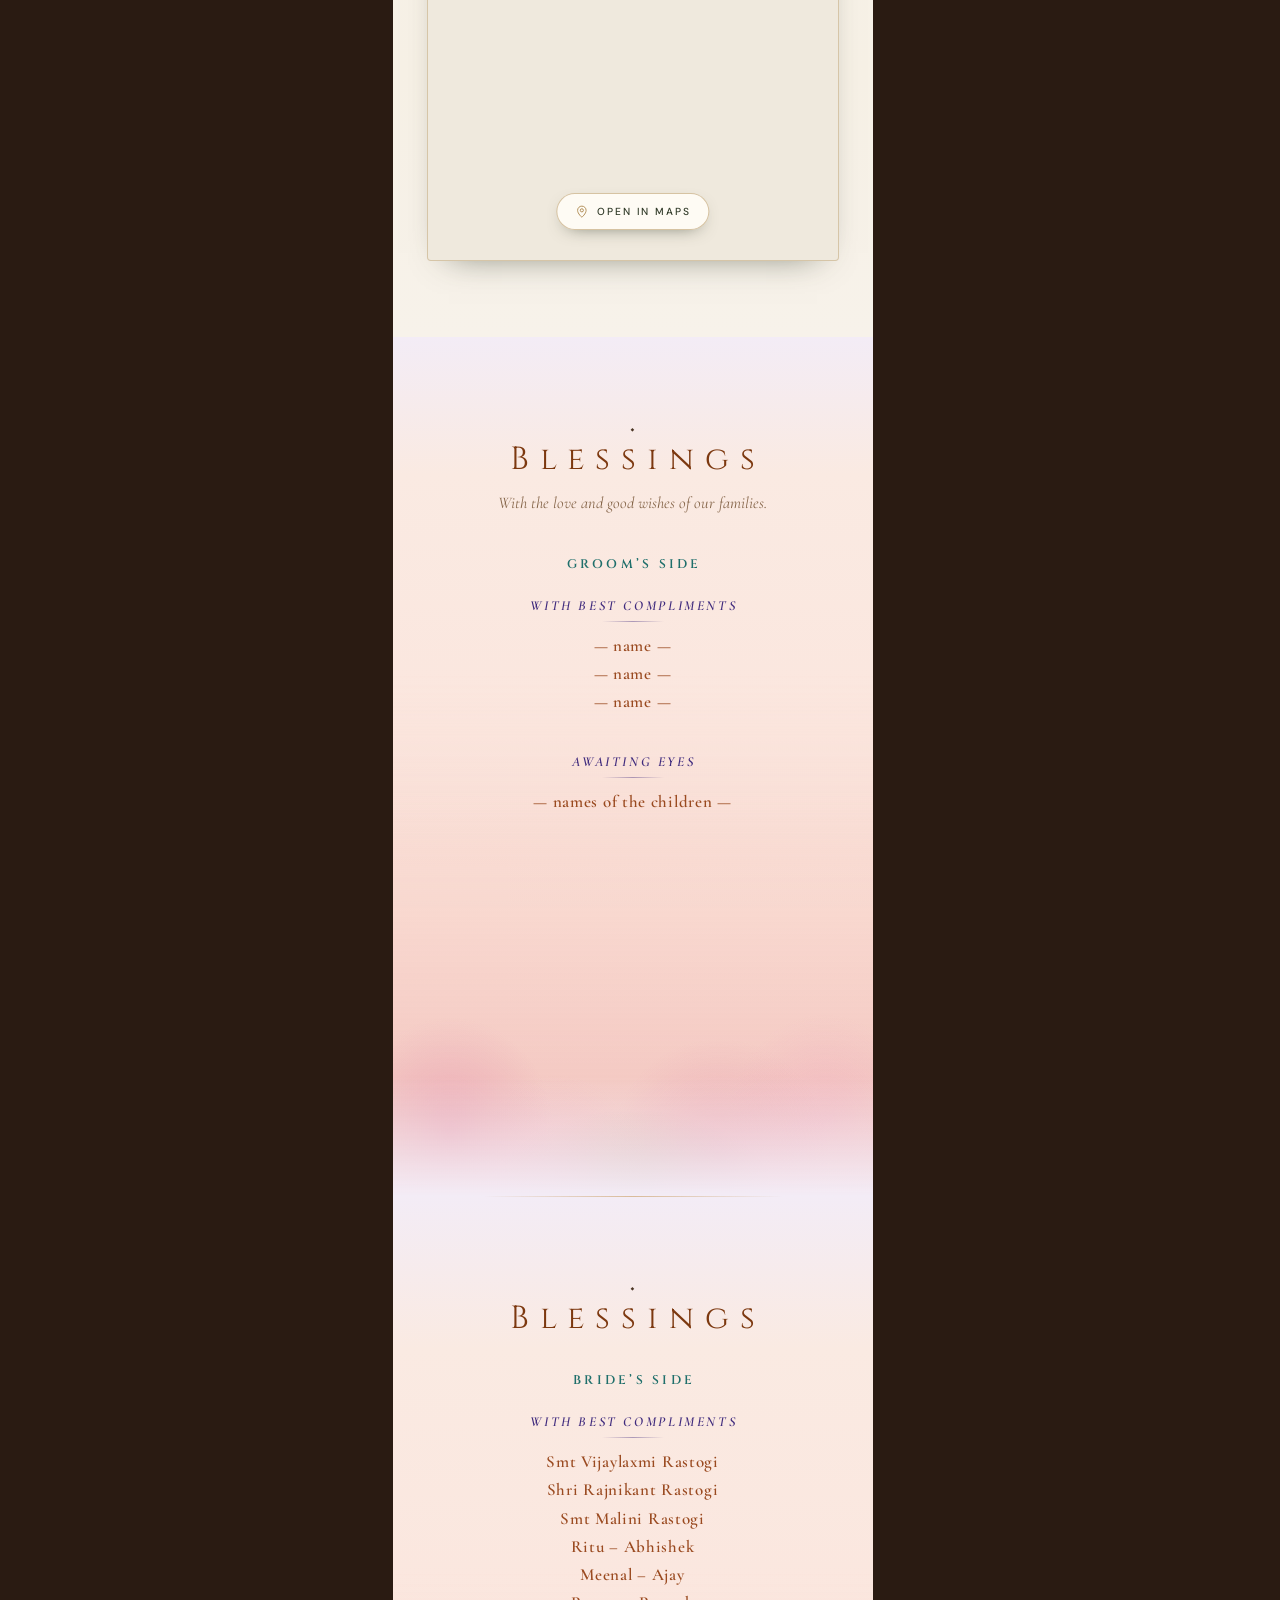
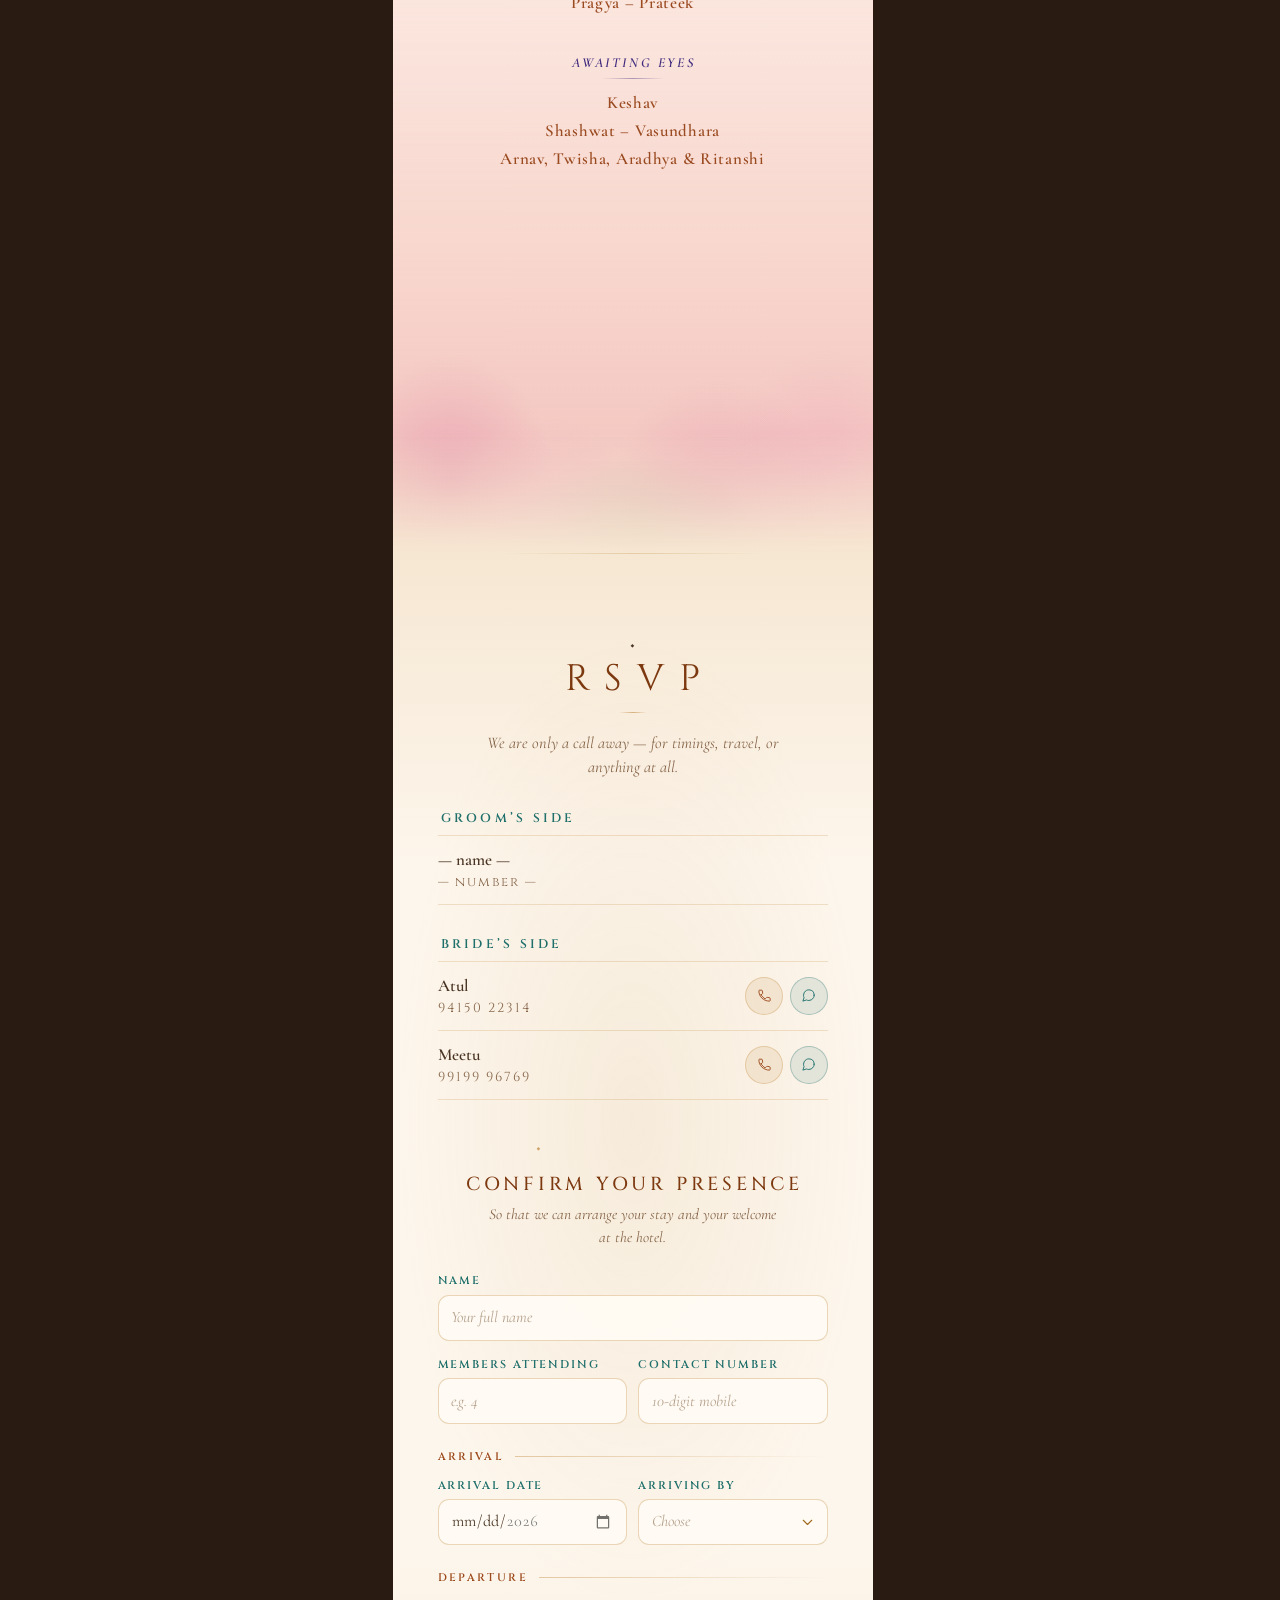
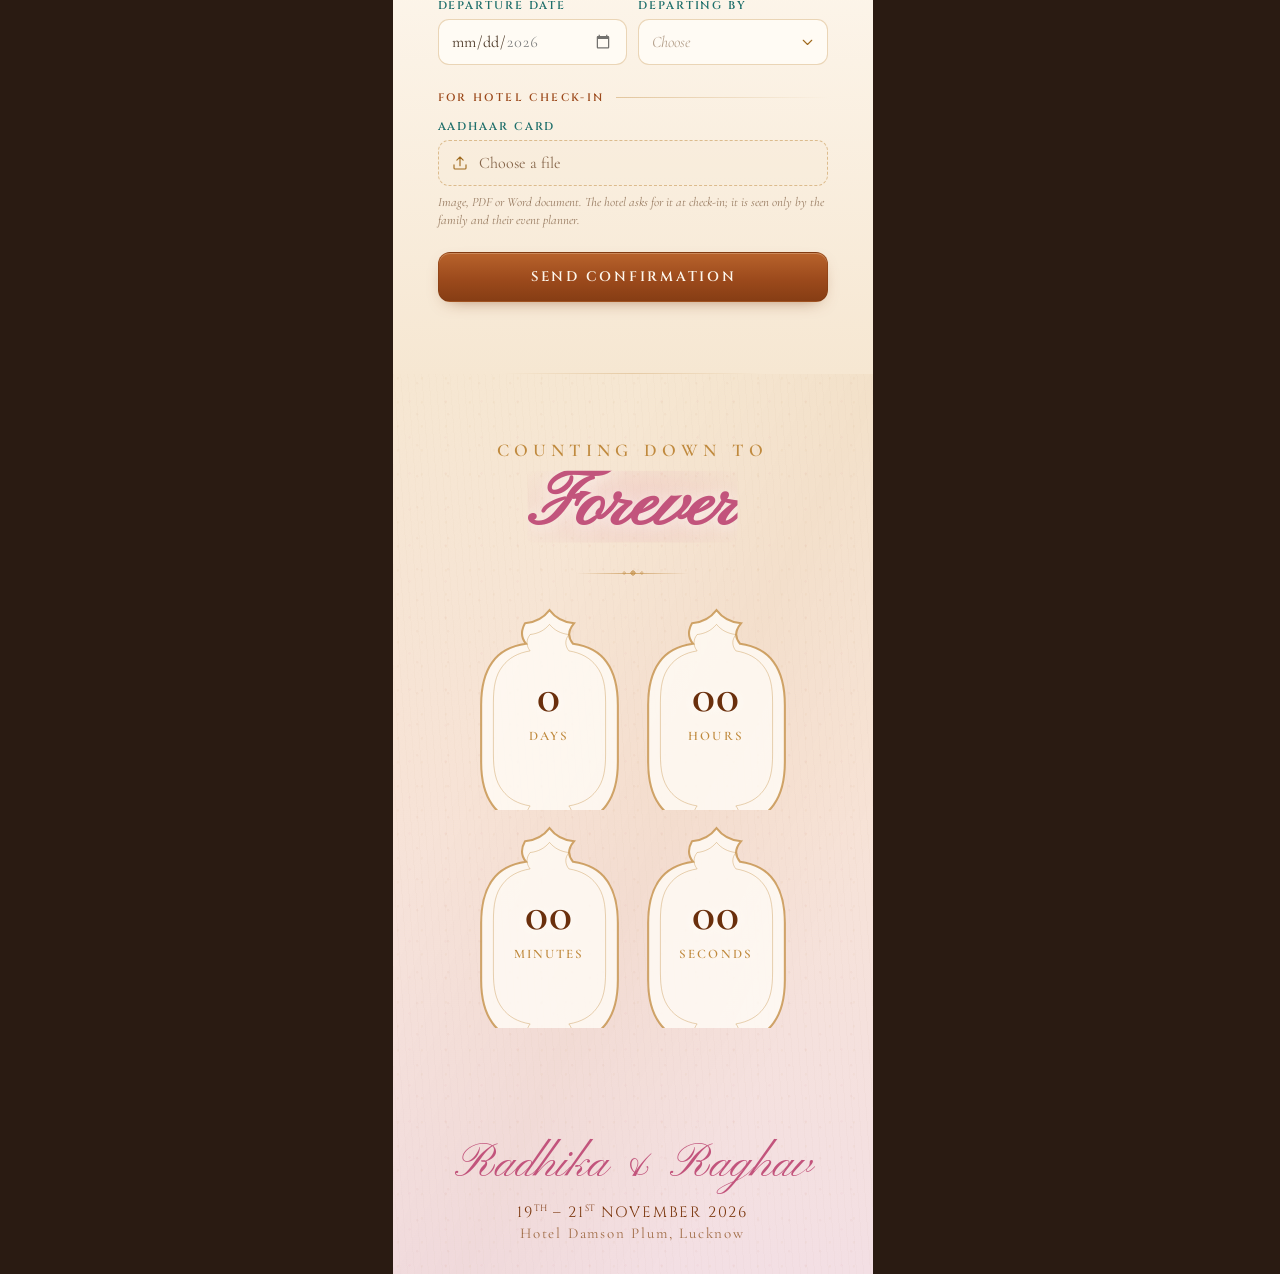
==== commit 1db669db: "Rebuild the invitation around the reference design The gate stays; everything between it and the ble" ====
--- a/index.html
+++ b/index.html
@@ -25,16 +25,18 @@
   <meta property="og:image:alt" content="Radhika &amp; Raghav — Hotel Damson Plum, Lucknow" />
   <meta name="twitter:card" content="summary_large_image" />
   <meta name="twitter:title" content="Radhika &amp; Raghav — Wedding Invitation" />
-  <meta name="twitter:description" content="Hotel Damson Plum, Lucknow · 20–21 November 2026" />
+  <meta name="twitter:description" content="Hotel Damson Plum, Lucknow · 19–21 November 2026" />
   <meta name="twitter:image" content="https://manmeetsingh28603.github.io/WeddingCardWebsite/assets/og/og.jpg" />
 
   <link rel="icon" type="image/png" sizes="32x32" href="favicon.png" />
   <link rel="apple-touch-icon" href="apple-touch-icon.png" />
 
-  <!-- Cinzel = display caps · Cormorant Garamond = body · Pinyon Script = script accents -->
+  <!-- Italiana = the couple's names · Cinzel = display caps ·
+       Cormorant Garamond = body · DM Sans = eyebrows and small caps ·
+       Pinyon Script = script accents -->
   <link rel="preconnect" href="https://fonts.googleapis.com" />
   <link rel="preconnect" href="https://fonts.gstatic.com" crossorigin />
-  <link href="https://fonts.googleapis.com/css2?family=Cinzel:wght@400;500;600;700&family=Cormorant+Garamond:ital,wght@0,300;0,400;0,500;0,600;0,700;1,400;1,600&family=Pinyon+Script&display=swap" rel="stylesheet" />
+  <link href="https://fonts.googleapis.com/css2?family=Cinzel:wght@400;500;600;700&family=Cormorant+Garamond:ital,wght@0,300;0,400;0,500;0,600;0,700;1,400;1,600&family=DM+Sans:wght@400;500&family=Italiana&family=Pinyon+Script&display=swap" rel="stylesheet" />
 
   <!-- assets/hero/crest.webp is deliberately NOT preloaded. Nothing renders
        it today: CONFIG.couple.heroCrest is false, so the hero crest is
@@ -43,7 +45,9 @@
        against the poster and film on the one screen where speed shows.
        Put this back if you ever set heroCrest to true. -->
   <link rel="preload" as="image" href="assets/hero/opening_poster.webp" fetchpriority="high" />
-  <link rel="preload" as="image" href="assets/hero/hero_poster.webp" />
+  <!-- The ground of the card the gate opens onto — wanted the moment the
+       film ends, so it is fetched while the film is still playing. -->
+  <link rel="preload" as="image" href="assets/hero/floral_frame.webp" />
   <link rel="stylesheet" href="style.css" />
 </head>
 <body>
@@ -56,35 +60,7 @@
      ============================================================ -->
 <svg width="0" height="0" aria-hidden="true" focusable="false" style="position:absolute">
   <defs>
-    <!-- Jharokha arch framing the scratch oval. Three concentric rules on a
-         plinth, with a lotus finial. The opening is drawn wide enough to clear
-         the foil: the oval sits at x 70–230, y 112–322 of this viewBox, and
-         the innermost rule stands ~10 units outside it at its widest. -->
-    <symbol id="orn-arch" viewBox="0 0 300 420">
-      <g fill="none" stroke="currentColor" stroke-linecap="round">
-        <path d="M42 356 V198 C42 132 88 68 150 34 C212 68 258 132 258 198 V356" stroke-width="3.2"/>
-        <path d="M52 353 V199 C52 137  95 78 150 46 C205 78 248 137 248 199 V353" stroke-width=".9" opacity=".42"/>
-        <path d="M62 350 V200 C62 142 102 88 150 58 C198 88 238 142 238 200 V350" stroke-width="1.3" opacity=".6"/>
-      </g>
-      <!-- lotus finial -->
-      <path d="M150 36 C150 26 145 20 139 17 C145 14 150 9 150 2 C150 9 155 14 161 17 C155 20 150 26 150 36 Z"
-            fill="currentColor" opacity=".85"/>
-      <!-- plinth -->
-      <g fill="none" stroke="currentColor" stroke-linecap="round">
-        <path d="M34 358 H266" stroke-width="2.6" opacity=".8"/>
-        <rect x="24" y="366" width="252" height="13" rx="4" stroke-width="1.9" opacity=".7"/>
-        <rect x="12" y="383" width="276" height="16" rx="5" stroke-width="2.2" opacity=".8"/>
-      </g>
-      <!-- leaf curls where the arch springs from the jambs -->
-      <g fill="none" stroke="currentColor" stroke-width="1.3" opacity=".5">
-        <path d="M42 206 C60 202 72 190 76 172"/>
-        <path d="M42 230 C58 226 68 216 72 202"/>
-        <path d="M258 206 C240 202 228 190 224 172"/>
-        <path d="M258 230 C242 226 232 216 228 202"/>
-      </g>
-    </symbol>
-
-    <!-- cusped cartouche behind each countdown number -->
+<!-- cusped cartouche behind each countdown number -->
     <symbol id="orn-cartouche" viewBox="0 0 150 200">
       <path d="M75 4c6 8 14 12 24 13-6 7-6 14-1 20 14 2 26 8 33 18 8 11 11 24 11 42v56c0 18-3 31-11 42-7 10-19 16-33 18 5 6 5 13 1 20-10 1-18 5-24 13-6-8-14-12-24-13-4-7-4-14 1-20-14-2-26-8-33-18-8-11-11-24-11-42v-56c0-18 3-31 11-42 7-10 19-16 33-18-5-6-5-13-1-20 10-1 18-5 24-13z"
             fill="rgba(255,252,246,.82)" stroke="currentColor" stroke-width="2"/>
@@ -92,110 +68,7 @@
             fill="none" stroke="currentColor" stroke-width=".9" opacity=".55"/>
     </symbol>
 
-    <!-- niche the wardrobe stands in -->
-    <symbol id="orn-niche" viewBox="0 0 300 520">
-      <path d="M150 22c-46 0-84 20-104 52-12 20-16 40-16 74v346h240V148c0-34-4-54-16-74-20-32-58-52-104-52z"
-            fill="none" stroke="currentColor" stroke-width="2.6"/>
-      <path d="M150 44c-40 0-72 17-89 45-10 17-14 34-14 63v342h206V152c0-29-4-46-14-63-17-28-49-45-89-45z"
-            fill="none" stroke="currentColor" stroke-width="1.1" opacity=".55"/>
-      <g opacity=".6" stroke="currentColor" stroke-width="1.3" fill="none">
-        <path d="M40 96c16-4 28-14 34-28 8 12 20 18 34 18M260 96c-16-4-28-14-34-28-8 12-20 18-34 18"/>
-        <path d="M34 130c14-2 24-10 30-22M266 130c-14-2-24-10-30-22"/>
-      </g>
-      <path d="M150 12c-3 9-9 14-16 17 10 3 16 9 16 17 0-8 6-14 16-17-7-3-13-8-16-17z" fill="currentColor" opacity=".75"/>
-    </symbol>
-
-    <!-- A five-petal blossom, reused along every branch below. -->
-    <g id="blossom5">
-      <circle cx="0" cy="-5" r="3.4"/><circle cx="4.8" cy="-1.5" r="3.4"/>
-      <circle cx="3" cy="4" r="3.4"/><circle cx="-3" cy="4" r="3.4"/><circle cx="-4.8" cy="-1.5" r="3.4"/>
-      <circle cx="0" cy="0" r="1.9" opacity=".45"/>
-    </g>
-
-    <!-- Palace elevation standing along the foot of each painted panel:
-         central dome, flanking chhatris, an arcade and a terrace. Drawn as a
-         line elevation rather than a filled silhouette so it reads as the
-         same hand as the arch and the cartouche. -->
-    <symbol id="orn-skyline" viewBox="0 0 400 210" preserveAspectRatio="xMidYMax meet">
-      <g fill="none" stroke="currentColor" stroke-width="2" stroke-linejoin="round" stroke-linecap="round">
-        <path d="M0 200 H400"/>
-        <path d="M8 200 V176 H392 V200"/>
-        <path d="M132 176 V96 H268 V176"/>
-        <path d="M162 96 C162 62 176 44 200 34 C224 44 238 62 238 96"/>
-        <path d="M170 96 H230"/>
-        <path d="M200 34 V18"/>
-        <circle cx="200" cy="13" r="4"/>
-        <path d="M152 176 V132 C152 118 162 110 172 110 C182 110 192 118 192 132 V176"/>
-        <path d="M208 176 V132 C208 118 218 110 228 110 C238 110 248 118 248 132 V176"/>
-        <path d="M56 176 V124 H112 V176"/>
-        <path d="M64 124 C64 104 76 92 84 86 C92 92 104 104 104 124"/>
-        <path d="M84 86 V74"/>
-        <path d="M72 176 V146 C72 136 78 130 84 130 C90 130 96 136 96 146 V176"/>
-        <path d="M288 176 V124 H344 V176"/>
-        <path d="M296 124 C296 104 308 92 316 86 C324 92 336 104 336 124"/>
-        <path d="M316 86 V74"/>
-        <path d="M304 176 V146 C304 136 310 130 316 130 C322 130 328 136 328 146 V176"/>
-        <path d="M8 176 V152 H56"/>
-        <path d="M344 176 V152 H392"/>
-        <path d="M20 176 V160 C20 154 24 150 28 150 C32 150 36 154 36 160 V176"/>
-        <path d="M364 176 V160 C364 154 368 150 372 150 C376 150 380 154 380 160 V176"/>
-      </g>
-    </symbol>
-
-    <!-- Two chandeliers hanging from the head of the Sangeet panel. -->
-    <symbol id="orn-jhoomer" viewBox="0 0 200 200">
-      <g fill="none" stroke="currentColor" stroke-width="1.6" stroke-linecap="round">
-        <path d="M60 0 V54"/><path d="M132 0 V34"/>
-        <ellipse cx="60" cy="70" rx="26" ry="13"/>
-        <ellipse cx="60" cy="85" rx="17" ry="9"/>
-        <path d="M34 70 C38 96 48 112 60 120 C72 112 82 96 86 70"/>
-        <path d="M60 120 V131"/>
-        <path d="M40 78 V92M50 84 V100M70 84 V100M80 78 V92"/>
-        <ellipse cx="132" cy="50" rx="20" ry="10"/>
-        <ellipse cx="132" cy="61" rx="13" ry="7"/>
-        <path d="M112 50 C115 70 123 83 132 89 C141 83 149 70 152 50"/>
-        <path d="M132 89 V99"/>
-        <path d="M118 57 V69M126 62 V75M138 62 V75M146 57 V69"/>
-      </g>
-      <circle cx="60" cy="135" r="3.6" fill="currentColor"/>
-      <circle cx="132" cy="103" r="3" fill="currentColor"/>
-    </symbol>
-
-    <!-- Blossom bough, rooted in a corner of the frame. -->
-    <symbol id="orn-bough" viewBox="0 0 200 200">
-      <g fill="none" stroke="currentColor" stroke-width="1.7" stroke-linecap="round" opacity=".72">
-        <path d="M2 6 C40 20 74 42 100 74 C118 96 130 120 138 146"/>
-        <path d="M32 18 C44 32 50 48 52 64"/>
-        <path d="M68 42 C76 58 80 74 80 90"/>
-        <path d="M102 80 C112 94 118 110 120 126"/>
-      </g>
-      <g fill="currentColor">
-        <use href="#blossom5" x="20" y="12"/><use href="#blossom5" x="46" y="30"/>
-        <use href="#blossom5" x="34" y="56"/><use href="#blossom5" x="64" y="40"/>
-        <use href="#blossom5" x="56" y="72"/><use href="#blossom5" x="88" y="64"/>
-        <use href="#blossom5" x="80" y="98"/><use href="#blossom5" x="110" y="88"/>
-        <use href="#blossom5" x="118" y="120"/><use href="#blossom5" x="138" y="146"/>
-      </g>
-    </symbol>
-
-    <!-- Flowering vine that runs down the margin of a panel. -->
-    <symbol id="orn-vine" viewBox="0 0 200 200">
-      <g fill="none" stroke="currentColor" stroke-width="1.6" stroke-linecap="round" opacity=".7">
-        <path d="M8 2 C18 34 26 66 30 98 C33 124 34 152 30 180"/>
-        <path d="M18 34 C36 40 50 52 58 68"/>
-        <path d="M26 82 C46 86 62 96 72 110"/>
-        <path d="M31 132 C50 134 66 142 76 154"/>
-      </g>
-      <g fill="currentColor">
-        <use href="#blossom5" x="12" y="14"/><use href="#blossom5" x="40" y="44"/>
-        <use href="#blossom5" x="60" y="70"/><use href="#blossom5" x="22" y="62"/>
-        <use href="#blossom5" x="52" y="98"/><use href="#blossom5" x="74" y="112"/>
-        <use href="#blossom5" x="28" y="116"/><use href="#blossom5" x="58" y="140"/>
-        <use href="#blossom5" x="78" y="156"/><use href="#blossom5" x="30" y="172"/>
-      </g>
-    </symbol>
-
-    <!-- phone / whatsapp glyphs for RSVP -->
+<!-- phone / whatsapp glyphs for RSVP -->
     <symbol id="ic-phone" viewBox="0 0 24 24">
       <path d="M6.6 10.8c1.4 2.8 3.8 5.1 6.6 6.6l2.2-2.2c.27-.27.67-.36 1.02-.24 1.12.37 2.32.57 3.58.57.55 0 1 .45 1 1V20c0 .55-.45 1-1 1C10.29 21 3 13.71 3 4.5c0-.55.45-1 1-1H7.5c.55 0 1 .45 1 1 0 1.26.2 2.46.57 3.57.12.36.03.76-.24 1.02L6.6 10.8z"
             fill="none" stroke="currentColor" stroke-width="1.5" stroke-linecap="round" stroke-linejoin="round"/>
@@ -254,27 +127,32 @@
 
 
   <!-- ============================================================
-       Hero — layered watercolour: background film, couple in front,
-       crest and venue over the sky.
+       Hero — the invitation card itself.
+
+       The floral ground is assets/hero/floral_frame.webp, re-composed
+       from the supplied background.png: that original is landscape 2:1
+       with its artwork only on the left 31% and right 19%, so cover-
+       fitting it to a phone showed nothing but the empty middle. The
+       two bands were cut out and rebuilt as a portrait frame — see the
+       README before replacing it.
        ============================================================ -->
   <section class="hero-screen" id="hero" aria-label="Wedding invitation">
-    <!-- The film already has the couple in it, so there is no separate
-         cut-out layer over it. Its bottom strip is cropped by clip-path —
-         see .hero-film. -->
-    <div class="hero-parallax" aria-hidden="true">
-      <video class="hero-film" id="heroBg" src="assets/video/hero.mp4"
-             poster="assets/hero/hero_poster.webp"
-             autoplay muted loop playsinline webkit-playsinline preload="auto"
-             disablepictureinpicture aria-hidden="true"></video>
-    </div>
+    <div class="hero-frame" aria-hidden="true"></div>
+    <div class="hero-veil" aria-hidden="true"></div>
 
     <div class="hero-content">
-      <h1 class="hero-crest is-fallback">
-        <img alt="" draggable="false" hidden
-             onerror="this.closest('.hero-crest').classList.add('is-fallback')" />
-        <span class="hero-crest-fallback" data-couple-names></span>
+      <p class="hero-eyebrow" data-hero-eyebrow>Together with our families</p>
+      <span class="hero-mark" aria-hidden="true" data-hero-mark>&#2384;</span>
+
+      <h1 class="hero-names">
+        <span class="hero-name" data-bride-name>Radhika</span>
+        <span class="hero-amp" aria-hidden="true">&amp;</span>
+        <span class="hero-name" data-groom-name>Raghav</span>
       </h1>
-      <p class="hero-venue" data-venue>Hotel Damson Plum, Lucknow</p>
+
+      <p class="hero-invite" data-hero-invite></p>
+      <p class="hero-dates" data-hero-dates></p>
+      <span class="hero-sparkle" aria-hidden="true">&#10022;</span>
     </div>
 
     <div class="scroll-cue" aria-hidden="true">
@@ -285,110 +163,77 @@
 
 
   <!-- ============================================================
-       Scratch to reveal — the dates sit under a rose-gold foil in
-       the arch's oval window. Grains fly off under the finger and a
-       shower of blossom follows once ~45% is cleared.
+       Scratch to reveal — a wide gilt bar rather than the oval it
+       used to be. Grains fly off under the finger and a shower of
+       blossom follows once ~45% is cleared.
        ============================================================ -->
   <section class="scratch-section" id="scratchSection" aria-label="Scratch to reveal the wedding dates">
     <canvas class="petal-canvas" id="petalCanvas" aria-hidden="true"></canvas>
     <canvas class="sand-canvas" id="sandCanvas" aria-hidden="true"></canvas>
 
-    <div class="scratch-heading">
-      <p class="scratch-heading__eyebrow">A love story worth celebrating</p>
-      <p class="scratch-heading__cta">Scratch to unveil the dates</p>
-    </div>
-
     <div class="scratch-card">
-      <div class="scratch-frame-wrap" id="scratchFrameWrap">
+      <p class="scratch-heading" data-scratch-heading>With immense joy and love</p>
+
+      <div class="scratch-bar" id="scratchFrameWrap">
         <div class="scratch-reveal" id="scratchReveal" aria-live="polite">
-          <p class="scratch-date-num" data-date-num>23 &ndash; 24</p>
-          <p class="scratch-date-month" data-date-month>August 2026</p>
+          <p class="scratch-date-num" data-date-num>19 &ndash; 21</p>
+          <p class="scratch-date-month" data-date-month>November 2026</p>
         </div>
 
         <canvas class="scratch-canvas" id="scratchCanvas"
                 aria-label="Scratch here to reveal the wedding dates"></canvas>
 
+        <!-- No HTML prompt over the bar: "Scratch to reveal" is painted
+             into the foil itself by drawFoil(), so it wears away with the
+             gilt instead of floating above it. The canvas carries the
+             accessible name. -->
         <div class="scratch-glint" id="scratchGlint" aria-hidden="true"></div>
-
-        <div class="scratch-hint" id="scratchHint" aria-hidden="true">
-          <span class="scratch-hint__text">Gently scratch to reveal</span>
-        </div>
-
-        <svg class="scratch-frame-img" viewBox="0 0 300 420" aria-hidden="true"><use href="#orn-arch"/></svg>
       </div>
 
-      <p class="scratch-hashtag" id="scratchHashtag" data-hashtag></p>
-    </div>
-  </section>
-
-
-  <!-- ============================================================
-       Invitation — the formal request over the palace sky.
-       ============================================================ -->
-  <section class="invite" id="invite" aria-label="Invitation">
-    <div class="inv-art" aria-hidden="true">
-      <img class="plate" src="assets/invite/palace.webp" alt=""
-           draggable="false" loading="lazy" decoding="async" onerror="this.style.display='none'" />
-      <img class="inv-bough" data-drift="20" src="assets/invite/bough.webp" alt=""
+      <img class="scratch-couple" src="assets/scratch/couple.webp" alt=""
            draggable="false" loading="lazy" decoding="async"
            onerror="this.style.display='none'" />
-    </div>
-
-    <div class="inv-petals" aria-hidden="true">
-      <span></span><span></span><span></span><span></span><span></span><span></span><span></span>
-    </div>
-
-    <div class="inv-content">
-      <div class="inv-card">
-        <p class="inv-mantra" data-mantra>|| Shri Mahaviraya Namah ||</p>
-
-        <p class="inv-request">
-          <span>We request the honor</span>
-          <span>of your presence for</span>
-          <span>the wedding celebration of</span>
-        </p>
-
-        <h2 class="inv-name" data-bride-name>Radhika</h2>
-        <p class="inv-lineage" data-bride-lineage></p>
-
-        <p class="inv-amp" aria-hidden="true">&amp;</p>
-
-        <h2 class="inv-name" data-groom-name>Raghav</h2>
-        <p class="inv-lineage" data-groom-lineage></p>
+
+      <p class="scratch-hashtag" id="scratchHashtag" data-hashtag></p>
+    </div>
+  </section>
+
+
+  <!-- ============================================================
+       Save the dates — one card per function, built from
+       CONFIG.events. Tapping a card expands it in place into a full
+       invitation; see initEventCards() for the FLIP.
+       ============================================================ -->
+  <section class="schedule" id="events" aria-label="Wedding events">
+    <p class="sch-kicker">The festivities</p>
+    <h2 class="sch-title">Save the dates</h2>
+    <div class="sch-rule" aria-hidden="true">
+      <span class="sch-rule-line"></span><span class="sch-rule-diamond">&#9670;</span><span class="sch-rule-line"></span>
+    </div>
+    <div class="events-grid" id="eventsGrid"></div>
+  </section>
+
+
+  <!-- ============================================================
+       Where the celebration is. The embed is Google's keyless
+       ?output=embed form, so nothing here needs an API key.
+       ============================================================ -->
+  <section class="venue" id="venue" aria-label="Venue and directions">
+    <div class="venue-inner">
+      <p class="venue-kicker" data-venue-kicker>Find your way to us</p>
+      <h2 class="venue-name" data-venue-name>Hotel Damson Plum</h2>
+      <p class="venue-address" data-venue-address></p>
+
+      <div class="venue-map">
+        <iframe class="venue-map-frame" id="venueMapFrame"
+                title="Map showing Hotel Damson Plum, Lucknow"
+                loading="lazy" referrerpolicy="no-referrer-when-downgrade"
+                allowfullscreen></iframe>
+        <a class="venue-open" id="venueOpen" target="_blank" rel="noopener noreferrer">
+          <svg aria-hidden="true"><use href="#ic-pin"/></svg>
+          <span>Open in Maps</span>
+        </a>
       </div>
-    </div>
-  </section>
-
-
-  <!-- ============================================================
-       Events — one painted panel per function. Built from CONFIG.events
-       in script.js; each card carries its own palette.
-       ============================================================ -->
-  <section class="events" id="events" aria-label="Wedding events"></section>
-
-
-  <!-- ============================================================
-       Wardrobe planner — one dress code per function, hung on a rail.
-       ============================================================ -->
-  <section class="wardrobe" id="wardrobe" aria-label="Wardrobe planner">
-    <div class="wd-art" aria-hidden="true">
-      <svg class="wd-niche" viewBox="0 0 300 520" preserveAspectRatio="xMidYMid slice"><use href="#orn-niche"/></svg>
-    </div>
-
-    <header class="wd-header">
-      <div class="wd-rule" aria-hidden="true">
-        <span class="wd-rule-line"></span><span class="wd-rule-diamond">&#9670;</span><span class="wd-rule-line"></span>
-      </div>
-      <h2 class="wd-title">Wardrobe Planner</h2>
-      <p class="wd-note">Click on the function to see its dress code.</p>
-    </header>
-
-    <div class="wd-rail" id="wdRail" role="tablist" aria-label="Select a function"></div>
-
-    <div class="wd-stage" id="wdStage">
-      <div class="wd-trolley-vp" id="wdTrolleyVp"></div>
-      <p class="wd-caption" id="wdCaption" aria-live="polite"></p>
-      <p class="wd-dress" id="wdDress"></p>
     </div>
   </section>
 
@@ -415,20 +260,9 @@
 
       <!-- A plain anchor, with the real URL in the markup: the venue has to
            be findable even if script.js never runs. -->
-      <a class="rsvp-map" id="rsvpMap"
-         href="https://maps.app.goo.gl/DXLwTFf2VQH3iJxq8"
-         target="_blank" rel="noopener noreferrer">
-        <span class="rsvp-map-pin" aria-hidden="true">
-          <svg viewBox="0 0 24 24"><use href="#ic-pin"/></svg>
-        </span>
-        <span class="rsvp-map-text">
-          <!-- Kept short deliberately: at 0.17em of tracking the full
-               "Show the location on the map" wraps to two lines on a
-               360px phone and the button grows to three. -->
-          <span class="rsvp-map-label">View on Google Maps</span>
-          <span class="rsvp-map-venue" data-venue>Hotel Damson Plum, Lucknow</span>
-        </span>
-      </a>
+      <!-- The map button that used to sit here is gone. The Venue section
+           above carries the address and the embed now, and two ways to
+           open the same place a screen apart is one too many. -->
 
 
       <!-- ========================================================
--- a/style.css
+++ b/style.css
@@ -1,7 +1,7 @@
 /* ============================================================
-   Wedding invitation — Fairmont, Jaipur
-   Intro gate · Hero · Scratch-to-reveal · Invitation · Events ·
-   Wardrobe · Blessings · RSVP · Countdown · Music
+   Wedding invitation — Hotel Damson Plum, Lucknow
+   Intro gate · Hero card · Scratch-to-reveal · Save the dates ·
+   Venue · Blessings · RSVP · Countdown · Music
 
    Palette taken from the crest artwork: pale rose sky, Amer
    sandstone, bougainvillea pink, peacock teal, terracotta ink.
@@ -34,6 +34,21 @@
   --font-display: "Cormorant Garamond", Georgia, "Times New Roman", serif;
   --font-caps:    "Cinzel", "Cormorant Garamond", Georgia, serif;
   --font-script:  "Pinyon Script", "Brush Script MT", cursive;
+  /* The couple's names and the opened cards' titles. Italiana is the face
+     the reference invitation sets its names in — high contrast, very light
+     weight, so it wants size and negative tracking to read as intended. */
+  --font-name:    "Italiana", "Cormorant Garamond", Georgia, serif;
+  --font-sans:    "DM Sans", system-ui, -apple-system, "Segoe UI", sans-serif;
+
+  /* The invitation-card palette, taken from the reference: deep olive ink
+     on warm paper, with gold for every rule and eyebrow. Kept separate
+     from the watercolour tokens above, which still dress the intro gate,
+     blessings, RSVP and countdown. */
+  --card-ground:  #f7f2ea;
+  --deep-ink:     #313b29;
+  --ink-2:        #474936;
+  --olive-ink:    #6d7654;
+  --gold-ink:     #ae8950;
 }
 
 * { box-sizing: border-box; -webkit-tap-highlight-color: transparent; }
@@ -263,303 +278,139 @@
 
 
 /* ============================================================
-   HERO
+   HERO — the invitation card
+
+   Palette and type follow the reference invitation: deep olive ink,
+   gold rules, names in Italiana. The ground is the re-composed floral
+   frame (see README) and is shown light and untreated — the reference
+   only looks dark in a phone screenshot; its own hero is #f5eee3 with
+   #313b29 ink.
    ============================================================ */
 .hero-screen {
   position: relative;
-  width: 100%;
+  z-index: 1;
   min-height: 100svh;
+  display: grid;
+  place-items: center;
+  padding: clamp(40px, 7vh, 76px) clamp(22px, 7vw, 40px);
   overflow: hidden;
-  background: var(--sky);
   isolation: isolate;
-}
-.hero-parallax { position: absolute; inset: 0; z-index: 0; overflow: hidden; }
-
-/* The hero film — the hotel, the fort and the couple, all in the one shot.
-   Its bottom strip carries the source site's floating control, so it is cut
-   with clip-path rather than object-fit: clip-path percentages resolve
-   against the ELEMENT's own box, which makes the crop exact at every
-   viewport ratio. An object-fit crop cannot — it has to be sized for the
-   worst ratio, and at that depth it eats the couple as well.
-   For that to work the element must show the WHOLE frame, so it is laid out
-   at the film's own aspect ratio with no object-fit; its bottom edge is then
-   the film's bottom edge, which is what clip-path needs to reach. The
-   translate afterwards drops the clipped result so its visible bottom sits
-   on the hero's floor instead of leaving a strip of bare sky there. */
-.hero-film {
-  --crop: 6.5%;
-  position: absolute;
-  left: 50%;
-  /* Anchored by the FLOOR. The couple stand at the foot of the frame and
-     they are the subject, so they are what must never be cropped — holding
-     the sky at the top instead pushed them off the bottom of a phone and
-     left only their heads showing. On a phone the sky still reaches roughly
-     the top fifth of the screen, which is where the venue line sits; it is
-     only a short desktop window that runs out of sky. */
-  bottom: 0;
-  /* Wide enough that the 93.5% surviving the crop still covers the hero at
-     any ratio. Visible height = width / (728/1904) * 0.935 = width * 2.445,
-     so width must reach height/2.445 = height * 0.409; 0.416 leaves a
-     little over 1% in hand for rounding. */
-  width: max(100%, calc(100svh * 0.416));
-  aspect-ratio: 728 / 1904;
-  transform: translate(-50%, var(--crop));
-  clip-path: inset(0 0 var(--crop) 0);
-  pointer-events: none;
-  user-select: none;
-  -webkit-user-drag: none;
-  background: var(--sky);
-}
-video.hero-film::-webkit-media-controls,
-video.hero-film::-webkit-media-controls-enclosure { display: none !important; }
-
-/* ivory wash at the head so the crest and venue hold over the sky, and a
-   whisper of warm light at the floor for the scroll cue to sit on */
-.hero-screen::after {
+  background: var(--card-ground);
+  text-align: center;
+}
+/* Sits a little outside the box so the parallax drift never exposes an
+   edge as the hero scrolls away. */
+.hero-frame {
+  position: absolute;
+  inset: -4% -2%;
+  z-index: -2;
+  background: url("assets/hero/floral_frame.webp") center / cover no-repeat;
+  transform: translateY(calc(var(--hero-drift, 0px) * -0.08));
+  will-change: transform;
+}
+/* Lifts the middle just enough to hold text without washing the florals
+   out at the edges, and closes the seam into the section below. */
+.hero-veil {
+  position: absolute;
+  inset: 0;
+  z-index: -1;
+  background:
+    radial-gradient(ellipse 74% 48% at 50% 44%,
+      rgba(252,248,242,.82) 0%, rgba(252,248,242,.42) 55%, rgba(252,248,242,0) 78%),
+    linear-gradient(to bottom, transparent 72%, var(--card-ground) 100%);
+}
+
+.hero-content {
+  position: relative;
+  z-index: 2;
+  max-width: 560px;
+  animation: heroRise 1500ms cubic-bezier(.16,1,.3,1) both;
+}
+@keyframes heroRise {
+  from { opacity: 0; transform: translateY(16px); }
+  to   { opacity: 1; transform: none; }
+}
+
+.hero-eyebrow {
+  margin: 0 0 clamp(18px, 3.4vh, 28px);
+  color: var(--gold-ink);
+  font-family: var(--font-sans);
+  font-size: clamp(.58rem, 2.5vw, .68rem);
+  font-weight: 500;
+  letter-spacing: .3em;
+  text-indent: .3em;
+  text-transform: uppercase;
+}
+
+.hero-mark {
+  display: grid;
+  place-items: center;
+  width: 54px; height: 54px;
+  margin: 0 auto clamp(16px, 3vh, 22px);
+  border: 1px solid rgba(174,137,80,.55);
+  border-radius: 50%;
+  color: var(--gold-ink);
+  font-family: var(--font-name);
+  font-size: 30px;
+  line-height: 1;
+}
+
+.hero-names {
+  margin: 0;
+  color: var(--deep-ink);
+  font-family: var(--font-name);
+  font-weight: 400;
+  font-size: clamp(3.4rem, 13vw, 6.2rem);
+  line-height: .82;
+  letter-spacing: -.045em;
+}
+.hero-name { display: block; }
+.hero-amp {
+  display: block;
+  margin: .16em 0 .1em;
+  color: var(--gold-ink);
+  font-family: var(--font-display);
+  font-size: .4em;
+  font-style: italic;
+  letter-spacing: 0;
+}
+
+.hero-invite {
+  margin: clamp(22px, 4vh, 34px) auto 0;
+  max-width: 19em;
+  color: var(--ink-2);
+  font-family: var(--font-display);
+  font-size: clamp(1.02rem, 4.2vw, 1.28rem);
+  line-height: 1.28;
+}
+
+/* Gold rules either side, the way the reference sets its date line. */
+.hero-dates {
+  display: inline-flex;
+  align-items: center;
+  gap: 13px;
+  margin: clamp(24px, 4.2vh, 36px) 0 0;
+  color: var(--deep-ink);
+  font-family: var(--font-sans);
+  font-size: clamp(.6rem, 2.6vw, .7rem);
+  font-weight: 500;
+  letter-spacing: .17em;
+  text-transform: uppercase;
+}
+.hero-dates::before,
+.hero-dates::after {
   content: "";
-  position: absolute;
-  inset: 0;
-  z-index: 1;
-  pointer-events: none;
-  background:
-    linear-gradient(180deg, rgba(253,246,236,.5) 0%, rgba(253,246,236,.14) 26%, transparent 48%),
-    linear-gradient(0deg, rgba(253,246,236,.42) 0%, transparent 14%);
-}
-
-.hero-content {
-  position: relative;
-  z-index: 2;
-  display: grid;
-  align-content: start;
-  justify-items: center;
-  width: min(92vw, 430px);
-  min-height: 100svh;
-  margin: 0 auto;
-  padding: 2.6dvh 16px 9dvh;
-  text-align: center;
-}
-/* The film puts the hotel's brickwork directly behind the venue line, and
-   terracotta ink disappears into it. So the crest and the venue get a plate
-   of their own — the same trick the invitation card uses: a soft wash sized
-   to the type and feathered out to nothing, so it reads as light falling on
-   the painting rather than a panel laid over it. */
-.hero-content::before {
-  content: "";
-  position: absolute;
-  z-index: -1;
-  left: 50%;
-  top: -10%;
-  width: 165%;
-  height: 66%;
-  transform: translateX(-50%);
-  pointer-events: none;
-  background: radial-gradient(ellipse 52% 48% at 50% 42%,
-    rgba(253, 246, 236, .94) 0%,
-    rgba(253, 246, 236, .80) 42%,
-    rgba(253, 246, 236, .42) 66%,
-    rgba(253, 246, 236, 0)   86%);
-}
-
-/* With the crest standing aside, the venue is the only line in the hero.
-   It drops into the band of open sky above the hotel rather than sitting on
-   the very top edge, and the plate shrinks to just that line. */
-.hero-content.is-bare { padding-top: clamp(20px, 5dvh, 54px); }
-.hero-content.is-bare::before {
-  top: -4%;
-  height: 17%;
-  width: 150%;
-  background: radial-gradient(ellipse 46% 52% at 50% 50%,
-    rgba(253, 246, 236, .92) 0%,
-    rgba(253, 246, 236, .74) 44%,
-    rgba(253, 246, 236, .34) 68%,
-    rgba(253, 246, 236, 0)   88%);
-}
-
-.hero-crest {
-  position: relative;
-  margin: 0;
-  font-size: 0;
-  line-height: 0;
-  opacity: 0;
-  filter: blur(18px);
-  transform: translateY(34px) scale(1.06);
-}
-.hero-crest img {
+  width: clamp(20px, 7vw, 34px);
+  height: 1px;
+  background: var(--gold-ink);
+}
+
+.hero-sparkle {
   display: block;
-  width: min(59vw, 256px);
-  height: auto;
-  filter: drop-shadow(0 6px 20px rgba(124,56,15,.16));
-}
-.hero-crest-fallback {
-  display: none;
-  font-family: var(--font-script);
-  font-size: clamp(2.6rem, 12vw, 3.6rem);
-  line-height: 1.1;
-  color: var(--terra);
-}
-.hero-crest.is-fallback img { display: none; }
-/* Artwork carries its own transparent headroom; type has none, so the air
-   the crest used to stand in is put back here — otherwise a two-line name
-   sits hard against the top of the frame. */
-.hero-crest.is-fallback {
-  font-size: initial;
-  line-height: initial;
-  margin-top: clamp(8px, 3.4dvh, 40px);
-}
-.hero-crest.is-fallback .hero-crest-fallback { display: block; }
-/* The shine below is clipped to the crest artwork. With no artwork the mask
-   never resolves, and an unresolved mask leaves the element UNMASKED — the
-   gradient band would sweep the whole hero instead of the monogram. */
-.hero-crest.is-fallback::after { display: none; }
-
-.hero-screen.is-animated .hero-crest {
-  animation:
-    heroCrestReveal 2200ms cubic-bezier(.16,1,.3,1) forwards 260ms,
-    heroCrestFloat  6.5s ease-in-out 2.6s infinite;
-}
-/* A gold shine crosses the crest once it has settled. The BAND slides, never
-   the element: the mask travels with the element, so moving it would walk the
-   clip off the crest and streak the sky. */
-.hero-crest::after {
-  content: "";
-  position: absolute;
-  inset: 0;
-  z-index: 1;
-  pointer-events: none;
-  opacity: 0;
-  background-image: linear-gradient(105deg,
-    transparent 38%, rgba(255,244,214,.55) 47%, rgba(255,232,178,.75) 50%,
-    rgba(255,244,214,.55) 53%, transparent 62%);
-  background-size: 260% 100%;
-  background-repeat: no-repeat;
-  background-position: -80% 0;
-  mix-blend-mode: screen;
-  -webkit-mask-image: var(--crest-mask, none);
-          mask-image: var(--crest-mask, none);
-  -webkit-mask-size: contain;  mask-size: contain;
-  -webkit-mask-repeat: no-repeat; mask-repeat: no-repeat;
-  -webkit-mask-position: center;  mask-position: center;
-}
-.hero-screen.is-animated .hero-crest::after { animation: heroCrestShine 2600ms ease-out forwards 2100ms; }
-
-/* ── crest flight (intro → hero hand-off) ──
-   Everything after the crest hangs off the LANDING, not a stopwatch: if the
-   flight is cut short the scene still arrives in the right order, just
-   sooner. Each rule carries .is-crest-flight as well as .is-animated, since
-   the plain-reveal rules it competes with sit later in this file. */
-.hero-screen.is-crest-flight .hero-crest {
-  opacity: 0; filter: none; transform: none; animation: none !important;
-}
-.hero-screen.is-crest-flight .hero-crest::after { opacity: 0; animation: none !important; }
-.hero-screen.is-crest-flight.is-crest-landed .hero-crest {
-  opacity: 1;
-  animation: heroCrestFloat 6.5s ease-in-out 700ms infinite !important;
-}
-.hero-screen.is-crest-flight.is-animated .hero-venue { animation: none; }
-.hero-screen.is-crest-flight.is-crest-landed .hero-venue {
-  animation: heroVenueReveal 1700ms cubic-bezier(.16,1,.3,1) forwards 1300ms;
-}
-.hero-screen.is-crest-flight.is-animated .scroll-cue {
-  opacity: 0;
-  transform: translateX(-50%) translateY(8px);
-  transition: opacity 1000ms ease 2200ms, transform 1000ms ease 2200ms;
-}
-.hero-screen.is-crest-flight.is-crest-landed .scroll-cue { opacity: 1; transform: translateX(-50%); }
-
-.crest-flight {
-  position: fixed;
-  z-index: 51;
-  left: 0; top: 0;
-  margin: 0;
-  opacity: 0;
-  pointer-events: none;
-  transform-origin: 50% 50%;
-  will-change: transform, opacity, filter;
-}
-.crest-flight img { display: block; width: 100%; height: auto; -webkit-user-drag: none; }
-.crest-flight.is-in {
-  opacity: 1;
-  filter: drop-shadow(0 10px 34px rgba(124,56,15,.24)) drop-shadow(0 0 26px rgba(224,178,96,.55));
-  transition: opacity 900ms ease, filter 1100ms ease, transform 1000ms cubic-bezier(.16,1,.3,1);
-}
-/* opacity is restated: the travel drops .is-in to be rid of its shorter
-   transition, and without this the crest blinks out as it starts moving */
-.crest-flight.is-home {
-  opacity: 1;
-  filter: drop-shadow(0 6px 20px rgba(124,56,15,.16));
-  transition: filter 1200ms ease, transform 1400ms cubic-bezier(.34,1.12,.36,1);
-}
-.crest-flight::after {
-  content: "";
-  position: absolute;
-  inset: 0;
-  z-index: 1;
-  pointer-events: none;
-  opacity: 0;
-  background-image: linear-gradient(105deg,
-    transparent 36%, rgba(255,244,214,.6) 46%, rgba(255,236,190,.85) 50%,
-    rgba(255,244,214,.6) 54%, transparent 64%);
-  background-size: 260% 100%;
-  background-repeat: no-repeat;
-  background-position: -80% 0;
-  mix-blend-mode: screen;
-  -webkit-mask-image: var(--crest-mask, none);
-          mask-image: var(--crest-mask, none);
-  -webkit-mask-size: contain;  mask-size: contain;
-  -webkit-mask-repeat: no-repeat; mask-repeat: no-repeat;
-  -webkit-mask-position: center;  mask-position: center;
-}
-.crest-flight.is-shining::after { animation: crestFlightShine 1500ms ease-out forwards; }
-@keyframes crestFlightShine {
-  0%   { opacity: 0;   background-position: -80% 0; }
-  20%  { opacity: 1; }
-  76%  { opacity: .78; }
-  100% { opacity: 0;   background-position: 180% 0; }
-}
-
-.hero-venue {
-  margin: clamp(0px, .35vh, 6px) 0 0;
-  color: var(--terra);
-  font-family: var(--font-caps);
-  /* held well down from the old clamp(1.16rem, 5.6vw, 1.67rem): the line
-     now carries the city too, and it has to sit inside a sky band roughly
-     150–185px deep */
-  font-size: clamp(.78rem, 3.4vw, 1rem);
-  font-weight: 500;
-  letter-spacing: .045em;
-  text-indent: .045em;
-  line-height: 1.25;
-  /* a tight halo as well as the wide glow: this line lands on the hotel's
-     brickwork, the busiest part of the frame */
-  text-shadow: 0 1px 3px rgba(253, 246, 236, .95), 0 1px 16px rgba(253, 246, 236, .9);
-  opacity: 0;
-  transform: translateY(14px);
-}
-.hero-screen.is-animated .hero-venue {
-  animation: heroVenueReveal 1700ms cubic-bezier(.16,1,.3,1) forwards 1750ms;
-}
-
-@keyframes heroCrestReveal {
-  0%   { opacity: 0; filter: blur(18px); transform: translateY(34px) scale(1.08); }
-  55%  { opacity: 1; }
-  78%  { filter: blur(0); transform: translateY(-6px) scale(1.012); }
-  100% { opacity: 1; filter: blur(0); transform: translateY(0) scale(1); }
-}
-@keyframes heroCrestFloat {
-  0%, 100% { transform: translateY(0); }
-  50%      { transform: translateY(-8px); }
-}
-@keyframes heroCrestShine {
-  0%   { opacity: 0;   background-position: -80% 0; }
-  22%  { opacity: .95; }
-  78%  { opacity: .72; }
-  100% { opacity: 0;   background-position: 180% 0; }
-}
-/* the letters draw apart as the line lands */
-@keyframes heroVenueReveal {
-  0%   { opacity: 0; filter: blur(7px); transform: translateY(14px); letter-spacing: .30em; }
-  60%  { opacity: 1; }
-  100% { opacity: 1; filter: blur(0);   transform: translateY(0);    letter-spacing: .045em; }
+  margin-top: clamp(26px, 5vh, 44px);
+  color: var(--gold-ink);
+  font-size: 20px;
+  line-height: 1;
 }
 
 .scroll-cue {
@@ -572,7 +423,7 @@
   gap: 8px;
   opacity: 0;
   transform: translateX(-50%) translateY(8px);
-  transition: opacity 1000ms ease 3600ms, transform 1000ms ease 3600ms;
+  transition: opacity 900ms ease 1900ms, transform 900ms ease 1900ms;
   pointer-events: none;
 }
 .scroll-cue::before {
@@ -581,41 +432,36 @@
   z-index: -1;
   inset: -16px -30px;
   background: radial-gradient(ellipse at center,
-    rgba(255,250,242,.82) 0%, rgba(255,250,242,.42) 48%, rgba(255,250,242,0) 78%);
+    rgba(252,248,242,.8) 0%, rgba(252,248,242,.4) 48%, rgba(252,248,242,0) 78%);
   filter: blur(9px);
 }
 .hero-screen.is-animated .scroll-cue { opacity: 1; transform: translateX(-50%); }
 .scroll-cue-label {
-  color: var(--terra);
-  font-family: var(--font-caps);
-  font-size: .78rem;
-  font-weight: 600;
-  letter-spacing: .32em;
-  text-indent: .32em;
-  text-transform: uppercase;
-  text-shadow: 0 1px 10px rgba(255,250,242,.95);
-}
-.scroll-arrows { display: grid; justify-items: center; height: 30px; }
+  color: var(--olive-ink);
+  font-family: var(--font-sans);
+  font-size: .56rem;
+  font-weight: 500;
+  letter-spacing: .28em;
+  text-indent: .28em;
+  text-transform: uppercase;
+}
+.scroll-arrows { display: grid; justify-items: center; height: 26px; }
 .scroll-arrows i {
   display: block;
-  width: 13px; height: 13px;
-  margin-top: -6px;
-  border-right: 3px solid var(--terra);
-  border-bottom: 3px solid var(--terra);
+  width: 11px; height: 11px;
+  margin-top: -5px;
+  border-right: 2px solid var(--olive-ink);
+  border-bottom: 2px solid var(--olive-ink);
   transform: rotate(45deg);
-  opacity: 0;
-  animation: scrollArrow 2.1s ease-in-out infinite;
-  filter: drop-shadow(0 1px 4px rgba(255,250,242,.9));
-}
-.scroll-arrows i:nth-child(2) { animation-delay: .22s; }
-.scroll-arrows i:nth-child(3) { animation-delay: .44s; }
-@keyframes scrollArrow {
-  0%   { opacity: 0;   transform: rotate(45deg) translate(-4px,-4px); }
-  45%  { opacity: .95; }
-  100% { opacity: 0;   transform: rotate(45deg) translate(5px,5px); }
-}
-
-
+  opacity: .34;
+  animation: scrollNudge 1900ms ease-in-out infinite;
+}
+.scroll-arrows i:nth-child(2) { animation-delay: .16s; opacity: .58; }
+.scroll-arrows i:nth-child(3) { animation-delay: .32s; opacity: .82; }
+@keyframes scrollNudge {
+  0%, 100% { transform: rotate(45deg) translate(0, 0); }
+  50%      { transform: rotate(45deg) translate(3px, 3px); }
+}
 /* ============================================================
    SCRATCH TO REVEAL
    The oval is cut by a canvas clip path rather than a CSS mask —
@@ -669,32 +515,15 @@
 .scratch-heading {
   position: relative;
   z-index: 1;
-  display: flex;
-  flex-direction: column;
-  align-items: center;
-  gap: 6px;
-  margin-bottom: clamp(16px, 3.6vh, 28px);
+  margin: 0 0 clamp(18px, 4vh, 30px);
+  max-width: 16em;
+  color: var(--deep-ink);
+  font-family: var(--font-display);
+  font-size: clamp(1.26rem, 5.4vw, 1.7rem);
+  font-weight: 500;
+  line-height: 1.2;
   text-align: center;
-}
-.scratch-heading__eyebrow {
-  margin: 0;
-  font-size: clamp(1rem, 4.2vw, 1.3rem);
-  font-style: italic;
-  font-weight: 600;
-  letter-spacing: .08em;
-  color: var(--terra);
   text-shadow: 0 1px 12px rgba(253,246,236,.9);
-}
-.scratch-heading__cta {
-  margin: 4px 0 0;
-  font-family: var(--font-caps);
-  font-size: clamp(.76rem, 3.3vw, .92rem);
-  font-weight: 600;
-  letter-spacing: .2em;
-  text-indent: .2em;
-  text-transform: uppercase;
-  color: var(--terra-deep);
-  text-shadow: 0 1px 10px rgba(253,246,236,.95);
 }
 
 .scratch-card {
@@ -703,71 +532,92 @@
   display: flex;
   flex-direction: column;
   align-items: center;
-  gap: clamp(14px, 3.2vh, 24px);
   width: 100%;
 }
-/* the frame is in normal flow, so its own proportions set the wrap's
-   height; the canvas, the date and the prompt are absolute inside it */
-.scratch-frame-wrap { position: relative; width: min(78vw, 292px); }
-.scratch-frame-img {
-  display: block;
-  position: relative;
-  z-index: 4;
-  width: 100%;
+
+/* The bar. Its own height sets the box the canvas, the dates and the
+   prompt all stack inside — so the aspect lives here and nowhere else. */
+.scratch-bar {
+  position: relative;
+  width: min(84vw, 320px);
+  height: clamp(52px, 8.4vh, 64px);
+  border-radius: 999px;
+  box-shadow: 0 8px 22px -12px rgba(124,56,15,.55);
+}
+.scratch-bar.attention { animation: scrNudge 2.6s ease-in-out infinite; }
+@keyframes scrNudge {
+  0%, 88%, 100% { transform: translateX(0); }
+  92%           { transform: translateX(-3px); }
+  96%           { transform: translateX(3px); }
+}
+
+/* The couple, standing under the bar. */
+.scratch-couple {
+  position: relative;
+  z-index: 1;
+  width: min(58vw, 210px);
   height: auto;
-  aspect-ratio: 300 / 420;
-  color: var(--gold);
+  margin-top: clamp(26px, 5vh, 46px);
   pointer-events: none;
-  filter: drop-shadow(0 6px 16px rgba(124,56,15,.14));
+  user-select: none;
+  -webkit-user-drag: none;
+  filter: drop-shadow(0 14px 26px rgba(124,56,15,.18));
+  opacity: 0;
+  transform: translateY(14px);
+  animation: scrCoupleIn 1.1s cubic-bezier(.16,1,.3,1) .25s both;
+}
+@keyframes scrCoupleIn {
+  to { opacity: 1; transform: translateY(0); }
 }
 
 /* ── the dates, waiting underneath ── */
+/* Fills the bar exactly: the dates sit behind the gilt and are uncovered
+   in place, so their box and the canvas's box have to be the same box. */
 .scratch-reveal {
   position: absolute;
-  top: 27.5%; left: 24.1%;
-  width: 51.7%; height: 48.5%;
+  inset: 0;
   z-index: 1;
   display: flex;
-  flex-direction: column;
-  align-items: center;
+  flex-direction: row;
+  align-items: baseline;
   justify-content: center;
-  /* the box is the oval's bounding box, and a big line over a small one is
-     bottom-heavy — this lifts the pair onto the oval's widest part */
-  padding-bottom: 8%;
-  gap: clamp(5px, 1.5vh, 9px);
-  /* Both lines are centred here rather than left to the flex box. A long
-     month fills the oval's whole width, and once its box stops shrinking to
-     fit, `text-align: start` is what actually places the line — which put
-     the month hard against the left edge under the centred day. */
+  gap: .55em;
+  padding: 0 14px;
+  /* Both lines are centred here rather than left to the flex box: once a
+     long month stops shrinking to fit, `text-align: start` is what
+     actually places the line. */
   text-align: center;
   pointer-events: none;
-  border-radius: 50%;
-  background: radial-gradient(ellipse at 50% 50%,
-    rgba(253,246,236,.92) 0%, rgba(253,246,236,.52) 55%, transparent 100%);
+  border-radius: 999px;
+  background: linear-gradient(100deg,
+    rgba(253,246,236,.96) 0%, rgba(253,246,236,.86) 50%, rgba(253,246,236,.96) 100%);
 }
 .scratch-reveal::before {
   content: "";
   position: absolute;
-  inset: -6%;
-  border-radius: 50%;
+  inset: -8px -10px;
+  border-radius: 999px;
   pointer-events: none;
   opacity: 0;
-  background: radial-gradient(ellipse at 50% 47%,
-    rgba(224,122,158,.42) 0%, rgba(192,138,62,.28) 42%, rgba(192,138,62,0) 72%);
+  background: radial-gradient(ellipse at 50% 50%,
+    rgba(192,138,62,.34) 0%, rgba(192,138,62,.16) 46%, rgba(192,138,62,0) 74%);
 }
 .scratch-reveal.show::before { animation: scrDateGlow 3.2s ease-in-out .25s infinite; }
 @keyframes scrDateGlow {
   0%, 100% { opacity: .38; transform: scale(.9); }
   50%      { opacity: .92; transform: scale(1.08); }
 }
+/* Set side by side now rather than stacked — the bar is short, and a
+   two-line reveal would not fit inside it. */
 .scratch-date-num {
   position: relative;
   margin: 0;
-  font-size: clamp(2rem, 8.4vw, 2.9rem);
+  font-family: var(--font-display);
+  font-size: clamp(1.5rem, 6.4vw, 1.95rem);
   font-weight: 600;
   line-height: 1;
-  color: var(--crimson);
-  text-shadow: 0 2px 14px rgba(255,250,242,.9);
+  white-space: nowrap;
+  color: var(--deep-ink);
   opacity: 0;
 }
 .scratch-date-month {
@@ -777,16 +627,13 @@
      the line box — so a centred line sits half a gap left of true centre.
      One full gap of left padding puts the ink back on centre exactly. */
   padding-left: .15em;
-  font-family: var(--font-caps);
-  /* held smaller and less tracked than the day above it: a long month
-     ("November 2026", "September 2026") otherwise runs the full width of
-     the oval and wraps into the frame's blossoms */
-  font-size: clamp(.62rem, 2.7vw, .78rem);
+  font-family: var(--font-sans);
+  font-size: clamp(.56rem, 2.5vw, .66rem);
   font-weight: 500;
   letter-spacing: .15em;
   text-transform: uppercase;
   white-space: nowrap;
-  color: var(--terra-deep);
+  color: var(--gold-ink);
   opacity: 0;
 }
 .scratch-reveal.show .scratch-date-num   { animation: scrRevealNum   1s   .05s cubic-bezier(.16,1,.3,1) both; }
@@ -803,11 +650,14 @@
   to   { opacity: 1; transform: translateY(0);    letter-spacing: .15em; }
 }
 
+/* Canvas and glint fill the bar exactly — the gilt has to end on the
+   rounded edge, and the dates underneath share the same box. */
 .scratch-canvas {
   position: absolute;
-  top: 26.7%; left: 23.5%;
-  width: 53%; height: 50%;
+  inset: 0;
   z-index: 2;
+  width: 100%; height: 100%;
+  border-radius: 999px;
   /* the scratch must never turn into a page scroll under the finger */
   touch-action: none;
   cursor: grab;
@@ -816,42 +666,11 @@
 .scratch-canvas:active { cursor: grabbing; }
 .scratch-canvas.gone { opacity: 0; pointer-events: none; }
 
-.scratch-hint {
-  position: absolute;
-  top: 27.5%; left: 24.1%;
-  width: 51.7%; height: 48.5%;
-  z-index: 5;
-  display: flex;
-  align-items: center;
-  justify-content: center;
-  padding: 0 8%;
-  pointer-events: none;
-  transition: opacity 500ms ease;
-}
-.scratch-hint.hidden { opacity: 0; }
-.scratch-hint__text {
-  font-size: clamp(.92rem, 4vw, 1.15rem);
-  font-weight: 600;
-  line-height: 1.35;
-  letter-spacing: .05em;
-  text-align: center;
-  /* darker than the section's terracotta: this sits on the foil, which is a
-     mid-tone rose-gold, and terra-deep muddies against it */
-  color: #4a2410;
-  text-shadow: 0 1px 6px rgba(255,248,240,.75);
-  animation: scrHintBreathe 2.4s ease-in-out infinite;
-}
-@keyframes scrHintBreathe {
-  0%, 100% { opacity: 1;   transform: scale(1); }
-  50%      { opacity: .86; transform: scale(1.05); }
-}
-
 .scratch-glint {
   position: absolute;
-  top: 26.7%; left: 23.5%;
-  width: 53%; height: 50%;
+  inset: 0;
   z-index: 3;
-  border-radius: 50%;
+  border-radius: 999px;
   overflow: hidden;
   pointer-events: none;
   transition: opacity 400ms ease;
@@ -870,7 +689,7 @@
 .scratch-glint.hidden { opacity: 0; }
 @keyframes scrGlintSweep { 0% { left: -60%; } 55%, 100% { left: 130%; } }
 
-.scratch-frame-wrap.attention { animation: scrAttention 1.4s ease-in-out 2; }
+/* the bar's own nudge lives with .scratch-bar above */
 @keyframes scrAttention {
   0%, 100% { transform: scale(1); }
   50%      { transform: scale(1.035); }
@@ -906,914 +725,421 @@
 
 
 /* ============================================================
-   INVITATION
+   SAVE THE DATES — the expanding cards
+
+   Each card carries its painting as a background and grows from its
+   place in the grid into a centred invitation. The growth is a FLIP
+   (see initEventCards): the layout change is instant and only the
+   inverse transform is animated, so nothing reflows mid-flight.
    ============================================================ */
-.invite {
-  position: relative;
-  width: 100%;
-  min-height: 100svh;
+.schedule {
+  position: relative;
+  z-index: 1;
+  padding: clamp(62px, 9vh, 96px) clamp(20px, 6vw, 34px) clamp(54px, 8vh, 84px);
+  text-align: center;
+  background:
+    radial-gradient(ellipse 90% 60% at 50% 0%, rgba(174,137,80,.09), transparent 62%),
+    linear-gradient(180deg, var(--card-ground) 0%, #f3ece1 52%, var(--card-ground) 100%);
+}
+.sch-kicker {
+  margin: 0 0 12px;
+  color: var(--gold-ink);
+  font-family: var(--font-sans);
+  font-size: clamp(.56rem, 2.4vw, .64rem);
+  font-weight: 500;
+  letter-spacing: .3em;
+  text-indent: .3em;
+  text-transform: uppercase;
+}
+.sch-title {
+  margin: 0 0 14px;
+  color: var(--deep-ink);
+  font-family: var(--font-display);
+  font-size: clamp(2.4rem, 9vw, 3.4rem);
+  font-weight: 500;
+  line-height: .92;
+}
+.sch-rule {
+  display: flex;
+  align-items: center;
+  justify-content: center;
+  gap: .6rem;
+  width: min(74%, 240px);
+  margin: 0 auto clamp(26px, 4.5vh, 40px);
+  color: rgba(174,137,80,.75);
+}
+.sch-rule-line { flex: 1; height: 1px; background: currentColor; opacity: .5; }
+.sch-rule-diamond { font-size: .52rem; }
+
+.events-grid {
+  display: grid;
+  gap: 14px;
+  max-width: 420px;
+  margin: 0 auto;
+}
+
+/* ── the card, closed ───────────────────────────────────────── */
+.event {
+  position: relative;
   overflow: hidden;
-  isolation: isolate;
-  background: var(--sky);
-}
-.inv-art { position: absolute; inset: 0; z-index: 0; overflow: hidden; }
-.inv-layer { user-select: none; -webkit-user-drag: none; }
-
-/* Corner art, so it is pinned to the corner rather than stretched across
-   the frame. The bough is rooted where it meets the edge and turns about
-   that point — a branch bends, it does not slide. */
-.inv-bough {
+  min-height: 186px;
+  display: grid;
+  place-items: center;
+  padding: 26px 20px;
+  border: 1px solid rgba(174,137,80,.34);
+  border-radius: 3px;
+  background: #f6efe3;
+  box-shadow: 0 10px 26px -20px rgba(49,59,41,.6);
+  cursor: pointer;
+  opacity: 0;
+  transform: translateY(24px);
+  transition: opacity .8s ease var(--card-delay, 0ms),
+              transform .9s cubic-bezier(.16,1,.3,1) var(--card-delay, 0ms),
+              box-shadow .3s ease, border-color .3s ease;
+}
+.event.is-shown { opacity: 1; transform: translateY(0); }
+@media (hover: hover) {
+  .event:hover {
+    border-color: rgba(174,137,80,.7);
+    box-shadow: 0 16px 34px -20px rgba(49,59,41,.7);
+  }
+}
+.event:focus-visible { outline: 2px solid var(--gold-ink); outline-offset: 3px; }
+
+.event-art {
+  position: absolute;
+  inset: 0;
+  z-index: 0;
+  background-position: center top;
+  background-size: cover;
+  opacity: .5;
+  transition: opacity .45s ease;
+}
+/* A scrim, so the type holds against whatever part of the painting the
+   crop happens to land on. */
+.event::before {
+  content: "";
   position: absolute;
   inset: 0;
   z-index: 1;
-  width: 100%;
-  height: 100%;
-  object-fit: contain;
-  object-position: center top;
+  background: linear-gradient(180deg, rgba(250,246,238,.82), rgba(250,246,238,.62) 48%, rgba(250,246,238,.88));
+  transition: background .45s ease;
+}
+
+.event-summary { position: relative; z-index: 2; }
+.event-name {
+  margin: 0 0 8px;
+  color: var(--deep-ink);
+  font-family: var(--font-display);
+  font-size: clamp(1.8rem, 7.6vw, 2.3rem);
+  font-weight: 500;
+  line-height: .9;
+}
+.event-day {
+  margin: 0;
+  color: var(--olive-ink);
+  font-family: var(--font-sans);
+  font-size: clamp(.6rem, 2.6vw, .68rem);
+  font-weight: 500;
+  letter-spacing: .2em;
+  text-transform: uppercase;
+}
+.event-day sup { font-size: .66em; }
+.event-time {
+  margin: .4rem 0 0;
+  color: var(--ink-2);
+  font-family: var(--font-display);
+  font-size: clamp(1rem, 4.2vw, 1.14rem);
+  font-style: italic;
+}
+.event-note {
+  margin: .3rem 0 0;
+  color: var(--gold-ink);
+  font-family: var(--font-sans);
+  font-size: clamp(.54rem, 2.3vw, .6rem);
+  letter-spacing: .18em;
+  text-transform: uppercase;
+}
+.event-open {
+  margin: 1rem 0 0;
+  color: rgba(109,118,84,.85);
+  font-family: var(--font-sans);
+  font-size: clamp(.52rem, 2.2vw, .58rem);
+  letter-spacing: .22em;
+  text-transform: uppercase;
+}
+
+/* ── the card, opened ───────────────────────────────────────── */
+.event.is-open {
+  position: fixed;
+  left: 50%; top: 50%;
+  z-index: 60;
+  width: min(90vw, 430px);
+  height: auto;
+  max-height: min(88svh, 760px);
+  overflow-y: auto;
+  padding: 42px 28px 38px;
+  transform: translate(-50%, -50%);
+  cursor: default;
+  box-shadow: 0 30px 90px rgba(30,36,24,.42);
+  -webkit-overflow-scrolling: touch;
+}
+.event.is-open .event-art { opacity: .8; }
+/* Heavier than the closed card's scrim: the opened card carries five lines
+   of type over whatever part of the painting the crop lands on, and the
+   gold kicker was disappearing into the lit areas. */
+.event.is-open::before {
+  background: linear-gradient(180deg,
+    rgba(250,246,238,.86) 0%, rgba(250,246,238,.7) 46%, rgba(250,246,238,.9) 100%);
+}
+.event.is-open .event-summary { display: none; }
+
+/* The dim behind an opened card.
+
+   It hangs off .schedule, NOT off body, because the card does too:
+   .schedule carries a z-index and is therefore its own stacking context,
+   so a backdrop painted at body level can never come between the section
+   and one of the section's own children — the card went under the dim.
+   Both live in the same context now, and the whole section is lifted
+   above its neighbours for as long as a card is open. */
+body.has-open-card .schedule { z-index: 60; }
+.schedule::after {
+  content: "";
+  position: fixed;
+  inset: 0;
+  z-index: 55;
+  background: rgba(30,36,24,.55);
+  backdrop-filter: blur(5px);
+  -webkit-backdrop-filter: blur(5px);
+  opacity: 0;
   pointer-events: none;
-  user-select: none;
-  -webkit-user-drag: none;
-  transform: translate3d(0, var(--drift-y, 0px), 0);
-  transform-origin: 12% 6%;
-  will-change: transform;
-}
-.invite.is-visible .inv-bough { animation: invBoughSway 9.5s ease-in-out infinite; }
-/* --drift-y is restated inside the keyframe on purpose: an animation owns
-   `transform` outright, so a drift written on the base rule alone would be
-   thrown away every frame. Named here, it is re-read whenever the scroll
-   loop changes it and the sway rides on top. */
-@keyframes invBoughSway {
-  0%, 100% { transform: translate3d(0, var(--drift-y, 0px), 0) rotate(-.9deg); }
-  50%      { transform: translate3d(0, calc(var(--drift-y, 0px) + 3px), 0) rotate(.9deg); }
-}
-
-.invite::after {
-  content: "";
-  position: absolute;
-  inset: 0;
-  z-index: 2;
-  pointer-events: none;
-  /* only the hand-offs — legibility is the card's own plate below */
-  background:
-    linear-gradient(180deg, rgba(253,246,236,.5) 0%, rgba(253,246,236,.16) 10%, transparent 24%),
-    linear-gradient(0deg,   rgba(253,246,236,.30) 0%, transparent 10%);
-}
-
-/* ── drifting petals, shaken loose from the bough ── */
-.inv-petals { position: absolute; inset: 0; z-index: 3; overflow: hidden; pointer-events: none; }
-.inv-petals span {
-  position: absolute;
-  top: -6%;
-  width: var(--petal-size, 11px);
-  height: calc(var(--petal-size, 11px) * .72);
-  border-radius: 62% 38% 58% 42% / 62% 58% 42% 38%;
-  background: radial-gradient(ellipse at 30% 30%,
-    rgba(255,232,238,.96), rgba(240,160,186,.82) 58%, rgba(214,118,152,.5) 100%);
+  transition: opacity .4s ease;
+}
+body.has-open-card .schedule::after { opacity: 1; pointer-events: auto; }
+body.has-open-card { overflow: hidden; }
+
+.event-detail { display: none; }
+.event.is-open .event-detail { display: block; position: relative; z-index: 2; }
+
+.pop-kicker {
+  margin: 0 0 10px;
+  color: var(--gold-ink);
+  font-family: var(--font-sans);
+  font-size: clamp(.54rem, 2.3vw, .6rem);
+  letter-spacing: .26em;
+  text-indent: .26em;
+  text-transform: uppercase;
+}
+.pop-name {
+  margin: 0 0 10px;
+  color: var(--deep-ink);
+  font-family: var(--font-name);
+  font-size: clamp(2.2rem, 9vw, 2.9rem);
+  font-weight: 400;
+  line-height: .95;
+}
+.pop-when {
+  margin: 0 0 18px;
+  color: var(--olive-ink);
+  font-family: var(--font-sans);
+  font-size: clamp(.58rem, 2.5vw, .66rem);
+  font-weight: 500;
+  letter-spacing: .16em;
+  text-transform: uppercase;
+}
+.pop-when sup { font-size: .66em; }
+.pop-copy {
+  margin: 0 auto 22px;
+  max-width: 21em;
+  color: var(--ink-2);
+  font-family: var(--font-display);
+  font-size: clamp(1rem, 4.1vw, 1.16rem);
+  line-height: 1.35;
+}
+.pop-venue {
+  margin: 0;
+  color: var(--deep-ink);
+  font-family: var(--font-display);
+  font-size: clamp(1.02rem, 4.2vw, 1.2rem);
+  font-weight: 500;
+  line-height: 1.3;
+}
+.pop-dress {
+  display: grid;
+  gap: 5px;
+  margin: 20px auto 0;
+  padding-top: 16px;
+  border-top: 1px solid rgba(174,137,80,.34);
+  color: var(--olive-ink);
+  font-family: var(--font-sans);
+  font-size: clamp(.54rem, 2.3vw, .6rem);
+  letter-spacing: .2em;
+  text-transform: uppercase;
+}
+.pop-dress strong {
+  color: var(--deep-ink);
+  font-family: var(--font-display);
+  font-size: 1.7em;
+  font-weight: 500;
+  letter-spacing: .02em;
+  text-transform: none;
+}
+
+.event-close {
+  position: absolute;
+  top: 10px; right: 12px;
+  z-index: 3;
+  display: none;
+  width: 34px; height: 34px;
+  padding: 0;
+  border: 1px solid rgba(174,137,80,.4);
+  border-radius: 50%;
+  background: rgba(255,252,246,.8);
+  color: var(--deep-ink);
+  font: 300 22px/1 var(--font-display);
+  cursor: pointer;
+  transition: background .2s ease, transform .2s ease;
+}
+.event.is-open .event-close { display: grid; place-items: center; }
+.event-close:active { transform: scale(.92); }
+@media (hover: hover) { .event-close:hover { background: #fff; } }
+
+/* ── per-card sparks, only while the card is open ───────────── */
+.event-sparks { position: absolute; inset: 0; z-index: 1; pointer-events: none; opacity: 0; }
+.event.is-open .event-sparks { opacity: 1; }
+.event-sparks i {
+  position: absolute;
+  top: var(--y, 40%);
+  left: var(--x, 50%);
+  width: 5px; height: 5px;
+  border-radius: 50%;
   opacity: 0;
-  will-change: transform, opacity;
-}
-.invite.is-visible .inv-petals span {
-  animation: petalFall var(--petal-duration, 13s) linear var(--petal-delay, 0s) infinite;
-}
-.inv-petals span:nth-child(1) { left:  4%; --petal-size: 12px; --petal-duration: 13s;   --petal-delay: -1s;  --petal-drift:  46px; --petal-spin:  340deg; }
-.inv-petals span:nth-child(2) { left: 12%; --petal-size:  9px; --petal-duration: 16s;   --petal-delay: -6s;  --petal-drift:  74px; --petal-spin: -280deg; }
-.inv-petals span:nth-child(3) { left: 21%; --petal-size: 13px; --petal-duration: 14.5s; --petal-delay: -3s;  --petal-drift:  58px; --petal-spin:  400deg; }
-.inv-petals span:nth-child(4) { left:  8%; --petal-size:  8px; --petal-duration: 18s;   --petal-delay: -10s; --petal-drift: 102px; --petal-spin: -320deg; }
-.inv-petals span:nth-child(5) { left: 30%; --petal-size: 11px; --petal-duration: 15.5s; --petal-delay: -8s;  --petal-drift:  66px; --petal-spin:  300deg; }
-.inv-petals span:nth-child(6) { left: 17%; --petal-size: 10px; --petal-duration: 17s;   --petal-delay: -13s; --petal-drift:  88px; --petal-spin: -360deg; }
-.inv-petals span:nth-child(7) { left: 38%; --petal-size:  9px; --petal-duration: 19s;   --petal-delay: -16s; --petal-drift:  54px; --petal-spin:  260deg; }
-/* a petal slides sideways and turns over as it goes — the sway is a second,
-   slower rhythm laid over the fall */
-@keyframes petalFall {
-  0%   { opacity: 0;   transform: translate3d(0,0,0) rotate(0deg); }
-  8%   { opacity: .85; }
-  50%  { opacity: .85; transform: translate3d(var(--petal-drift,60px), 52svh, 0) rotate(calc(var(--petal-spin,320deg) * .5)); }
-  88%  { opacity: 0; }
-  100% { opacity: 0;   transform: translate3d(calc(var(--petal-drift,60px) * .4), 106svh, 0) rotate(var(--petal-spin,320deg)); }
-}
-
-.inv-content {
-  position: relative;
-  z-index: 4;
-  display: grid;
-  align-content: start;
-  justify-items: center;
-  width: min(93vw, 440px);
-  min-height: 100svh;
-  margin: 0 auto;
-  padding: clamp(0px, .8dvh, 16px) 14px clamp(28px, 6dvh, 60px);
+}
+.event-sparks i:nth-child(1) { --x: 14%; --y: 22%; animation-delay: .1s; }
+.event-sparks i:nth-child(2) { --x: 78%; --y: 16%; animation-delay: .9s; }
+.event-sparks i:nth-child(3) { --x: 32%; --y: 68%; animation-delay: 1.7s; }
+.event-sparks i:nth-child(4) { --x: 86%; --y: 58%; animation-delay: 2.4s; }
+.event-sparks i:nth-child(5) { --x: 54%; --y: 34%; animation-delay: 3.1s; }
+.event-sparks i:nth-child(6) { --x: 22%; --y: 46%; animation-delay: 3.8s; }
+
+.event--marigold .event-sparks i {
+  background: radial-gradient(circle, #f7c85a, rgba(247,200,90,0) 70%);
+  animation: sparkFloat 5.2s ease-in-out infinite;
+}
+.event--stars .event-sparks i {
+  background: radial-gradient(circle, #fffdf4, rgba(255,253,244,0) 70%);
+  box-shadow: 0 0 8px rgba(255,248,214,.9);
+  animation: sparkTwinkle 3.8s ease-in-out infinite;
+}
+.event--breeze .event-sparks i {
+  background: radial-gradient(circle, #e8c9a6, rgba(232,201,166,0) 70%);
+  animation: sparkDrift 6.4s linear infinite;
+}
+@keyframes sparkFloat {
+  0%   { opacity: 0; transform: translateY(8px) scale(.7); }
+  30%  { opacity: .9; }
+  100% { opacity: 0; transform: translateY(-46px) scale(1.25); }
+}
+@keyframes sparkTwinkle {
+  0%, 100% { opacity: 0; transform: scale(.5); }
+  50%      { opacity: 1; transform: scale(1.3); }
+}
+@keyframes sparkDrift {
+  0%   { opacity: 0; transform: translate(0, 0) scale(.8); }
+  25%  { opacity: .8; }
+  100% { opacity: 0; transform: translate(38px, -30px) scale(1.1); }
+}
+
+
+/* ============================================================
+   VENUE — where the celebration is
+   ============================================================ */
+.venue {
+  position: relative;
+  z-index: 1;
+  padding: clamp(58px, 8.5vh, 88px) clamp(20px, 6vw, 34px);
   text-align: center;
-}
-.inv-card { position: relative; display: grid; justify-items: center; width: 100%; }
-/* The palace sits at a fixed place in the artwork while the type's height
-   depends on the handset. Sizing the two to clear each other is a bet that
-   is eventually lost, so the wash is hung off the TEXT: it is as tall as
-   whatever the type turns out to be and feathers out below the last line.
-   Measured from the bottom in rem, not in percentages — a percentage fade is
-   a fraction of the plate, so on a tall screen it climbs into the last
-   lineage lines and drains them. */
-.inv-card::before {
-  content: "";
-  position: absolute;
-  z-index: -1;
-  left: 50%;
-  top: -1.5rem;
-  bottom: -3.2rem;
-  width: 132%;
-  transform: translateX(-50%);
-  pointer-events: none;
-  background: linear-gradient(to top,
-    rgba(253,246,236,0)   0,
-    rgba(253,246,236,.22) .9rem,
-    rgba(253,246,236,.62) 2.2rem,
-    rgba(253,246,236,.76) 3.2rem,
-    rgba(253,246,236,.76) calc(100% - .9rem),
-    rgba(253,246,236,.5)  100%);
-}
-
-.inv-mantra {
-  margin: clamp(6px, 1.6vh, 18px) 0 clamp(8px, 1.8vh, 18px);
-  color: var(--gold-deep);
-  font-size: clamp(1.02rem, 4.5vw, 1.28rem);
-  font-weight: 600;
-  font-style: italic;
-  letter-spacing: .04em;
-  line-height: 1.4;
-  text-shadow: 0 1px 12px rgba(253,246,236,.9);
-  opacity: 0;
-  transform: translateY(14px);
-  filter: blur(9px);
-}
-.invite.is-visible .inv-mantra { animation: invMantraReveal 1500ms cubic-bezier(.16,1,.3,1) forwards 120ms; }
-@keyframes invMantraReveal {
-  0%   { opacity: 0; filter: blur(9px); transform: translateY(14px); }
-  60%  { opacity: 1; }
-  100% { opacity: 1; filter: blur(0);   transform: translateY(0); }
-}
-
-.inv-request {
-  margin: 0 0 clamp(6px, 1.4vh, 14px);
-  color: var(--terra);
-  font-family: var(--font-caps);
-  font-size: clamp(.78rem, 3.35vw, .95rem);
+  background: linear-gradient(180deg, var(--card-ground) 0%, #f7f1e6 60%, var(--card-ground) 100%);
+}
+.venue-inner { max-width: 420px; margin: 0 auto; }
+.venue-kicker {
+  margin: 0 0 12px;
+  color: var(--gold-ink);
+  font-family: var(--font-sans);
+  font-size: clamp(.56rem, 2.4vw, .64rem);
   font-weight: 500;
-  letter-spacing: .12em;
-  text-indent: .12em;
-  line-height: 1.62;
-  text-transform: uppercase;
-  text-shadow: 0 1px 12px rgba(253,246,236,.9);
-}
-.inv-request span {
-  display: block;
-  opacity: 0;
-  transform: translateY(10px);
-  filter: blur(4px);
-  transition:
-    opacity 800ms ease var(--inv-delay, 0ms),
-    transform 900ms cubic-bezier(.16,1,.3,1) var(--inv-delay, 0ms),
-    filter 800ms ease var(--inv-delay, 0ms);
-}
-.invite.is-visible .inv-request span { opacity: 1; transform: translateY(0); filter: blur(0); }
-
-/* the names are written rather than faded in: a clip travels across the
-   glyphs so the script appears to be drawn */
-.inv-name {
-  margin: 0;
-  padding: 0 .12em;
-  color: var(--crimson);
-  font-family: var(--font-script);
-  font-size: clamp(3rem, 13.5vw, 4.1rem);
-  font-weight: 400;
-  line-height: 1.16;
-  text-shadow: 0 2px 18px rgba(255,250,242,.85);
-  clip-path: inset(0 100% 0 0);
-}
-.invite.is-visible .inv-name {
-  animation: invNameWrite 1500ms cubic-bezier(.22,1,.32,1) forwards var(--inv-delay, 0ms);
-}
-@keyframes invNameWrite { to { clip-path: inset(0 -6% 0 0); } }
-
-.inv-lineage {
-  margin: clamp(3px, .7vh, 8px) 0 0;
-  color: var(--terra-deep);
-  /* the floor matters more than the ceiling: this is the smallest type on
-     the page and the only small type sitting on a painting */
-  font-size: clamp(.78rem, 3.2vw, .92rem);
-  font-weight: 600;
-  letter-spacing: .045em;
-  line-height: 1.6;
-  text-transform: uppercase;
-  text-shadow: 0 1px 3px rgba(253,246,236,.95), 0 1px 12px rgba(253,246,236,.9);
-}
-.inv-lineage span {
-  display: block;
-  opacity: 0;
-  transform: translateY(9px);
-  transition:
-    opacity 780ms ease var(--inv-delay, 0ms),
-    transform 900ms cubic-bezier(.16,1,.3,1) var(--inv-delay, 0ms);
-}
-.invite.is-visible .inv-lineage span { opacity: 1; transform: translateY(0); }
-
-.inv-amp {
-  margin: clamp(5px, 1.1vh, 11px) 0 clamp(1px, .4vh, 5px);
-  color: var(--crimson);
-  font-family: var(--font-script);
-  font-size: clamp(1.7rem, 7vw, 2.3rem);
-  line-height: 1;
-  opacity: 0;
-  transform: scale(.5) rotate(-14deg);
-  text-shadow: 0 2px 14px rgba(255,250,242,.8);
-}
-.invite.is-visible .inv-amp {
-  animation: invAmpSettle 1150ms cubic-bezier(.34,1.3,.4,1) forwards var(--inv-delay, 0ms);
-}
-@keyframes invAmpSettle {
-  0%   { opacity: 0; transform: scale(.5) rotate(-14deg); }
-  60%  { opacity: 1; }
-  100% { opacity: 1; transform: scale(1) rotate(0deg); }
-}
-
-/* Short screens. A 9:16 handset crops the artwork by nothing, while a tall
-   one crops the sides and pushes the palace lower — so it is the SHORT
-   viewport, not the narrow one, where the lineage runs into the domes. */
-@media (max-height: 740px) {
-  .inv-content { padding-top: 0; }
-  .inv-mantra  { font-size: clamp(.94rem, 4.1vw, 1.14rem); margin-bottom: clamp(5px, 1.1vh, 11px); }
-  .inv-request { font-size: clamp(.72rem, 3.1vw, .86rem); line-height: 1.5; margin-bottom: clamp(6px, 1.2vh, 12px); }
-  .inv-name    { font-size: clamp(2.5rem, 11.5vw, 3.4rem); line-height: 1.08; }
-  .inv-lineage { font-size: clamp(.74rem, 3vw, .86rem); line-height: 1.48; }
-  .inv-amp     { margin: clamp(4px, .9vh, 10px) 0 0; font-size: clamp(1.45rem, 6vw, 1.95rem); }
-}
-
-
-/* ============================================================
-   EVENTS
-   One panel per function, driven by the --ev-* properties the
-   card carries.
-   ============================================================ */
-.events { position: relative; width: 100%; }
-
-.ev-card {
-  position: relative;
-  width: 100%;
-  min-height: 100svh;
+  letter-spacing: .3em;
+  text-indent: .3em;
+  text-transform: uppercase;
+}
+.venue-name {
+  margin: 0 0 12px;
+  color: var(--deep-ink);
+  font-family: var(--font-display);
+  font-size: clamp(2.1rem, 8.4vw, 2.9rem);
+  font-weight: 500;
+  line-height: .95;
+}
+.venue-address {
+  margin: 0 auto clamp(22px, 4vh, 32px);
+  max-width: 22em;
+  color: var(--ink-2);
+  font-family: var(--font-display);
+  font-size: clamp(.96rem, 4vw, 1.1rem);
+  line-height: 1.45;
+}
+
+.venue-map {
+  position: relative;
   overflow: hidden;
-  isolation: isolate;
-  background: var(--ev-ground, var(--sky));
-}
-/* a hairline gold seam, so two panels meeting edge to edge reads as a
-   deliberate cut rather than a join that failed */
-.ev-card::before {
-  content: "";
-  position: absolute;
-  top: 0; left: 50%;
-  z-index: 5;
-  width: min(74%, 300px);
-  height: 1px;
-  transform: translateX(-50%);
-  background: linear-gradient(to right, transparent, rgba(192,138,62,.5), transparent);
-  pointer-events: none;
-}
-.ev-art { position: absolute; inset: 0; z-index: 0; overflow: hidden; }
-
-/* a very slow push into the painting, so the card breathes while it is read */
-.ev-still {
-  position: absolute;
-  inset: 0;
-  z-index: 0;
-  background: var(--ev-paint, none);
-  transform: scale(1.04);
-}
-/* the painted ground and a photographic plate both take the push — the
-   scale is also the bleed that keeps an edge off screen as it travels */
-.ev-still, .ev-card .plate { transform: scale(1.04); }
-.ev-card.is-visible .ev-still,
-.ev-card.is-visible .plate { animation: evSlowPush 26s ease-in-out infinite alternate; }
-@keyframes evSlowPush {
-  from { transform: scale(1.04) translate3d(0,0,0); }
-  to   { transform: scale(1.11) translate3d(0,-1.2%,0); }
-}
-
-/* Foreground artwork over the painting. These are CORNER pieces, so they are
-   `contain`ed and pinned to the top of the frame rather than cover-cropped —
-   a cover crop on a tall phone eats ~11% off each side and takes the
-   outermost blossoms and the left chandelier's chain with it. The empty part
-   of each file is transparent, so nothing is given up by containing it. */
-.ev-fg {
-  position: absolute;
-  inset: 0;
-  z-index: 1;
-  width: 100%;
-  height: 100%;
-  object-fit: contain;
-  object-position: center top;
-  pointer-events: none;
-  user-select: none;
-  -webkit-user-drag: none;
-  will-change: transform;
-}
-
-/* The palace standing along the foot of a painted panel. Only the cards
-   without a photographic plate carry one — it is what keeps a painted card
-   from reading as a bare gradient. Set low and faint, so the type at the
-   head of the frame stays the subject. */
-.ev-skyline {
-  position: absolute;
-  left: -2%; right: -2%; bottom: 0;
-  z-index: 1;
-  width: 104%;
-  height: auto;
-  color: var(--ev-line, rgba(150, 90, 40, .5));
-  opacity: .5;
-  pointer-events: none;
-}
-.ev-card.is-visible .ev-skyline { animation: evSkylineHaze 24s ease-in-out infinite alternate; }
-@keyframes evSkylineHaze {
-  from { opacity: .42; transform: translateY(0); }
-  to   { opacity: .58; transform: translateY(-1.1%); }
-}
-/* the bough is rooted where it meets the frame, so it turns about that
-   point: a branch bends, it does not slide */
-.ev-fg--bough {
-  transform: translate3d(0, var(--drift-y, 0px), 0);
-  transform-origin: 88% 4%;
-}
-.ev-card.is-visible .ev-fg--bough { animation: evBoughSway 9.5s ease-in-out infinite; }
-@keyframes evBoughSway {
-  0%, 100% { transform: translate3d(0, var(--drift-y, 0px), 0) rotate(-.95deg); }
-  50%      { transform: translate3d(0, calc(var(--drift-y, 0px) + 3px), 0) rotate(.95deg); }
-}
-
-/* painted ground — chandeliers hanging from the head of the frame, so they
-   swing from there; the glow is a second, slower rhythm so the two never
-   lock into an obviously mechanical loop */
-.ev-fg--jhoomer {
-  transform: translate3d(0, var(--drift-y, 0px), 0);
-  transform-origin: 22% 0%;
-  filter: drop-shadow(0 0 16px rgba(255, 238, 198, .45));
-}
-.ev-card.is-visible .ev-fg--jhoomer {
-  animation: evJhoomerSway 7.5s ease-in-out infinite, evJhoomerGlow 4.3s ease-in-out infinite;
-}
-@keyframes evJhoomerSway {
-  0%, 100% { transform: translate3d(0, var(--drift-y, 0px), 0) rotate(-1.15deg); }
-  50%      { transform: translate3d(0, var(--drift-y, 0px), 0) rotate(1.15deg); }
-}
-@keyframes evJhoomerGlow {
-  0%, 100% { filter: drop-shadow(0 0 16px rgba(255,238,198,.44)); }
-  50%      { filter: drop-shadow(0 0 30px rgba(255,240,205,.85)); }
-}
-
-/* a vine rooted where it meets the frame, hinged on its top-left corner */
-.ev-fg--vine {
-  transform: translate3d(0, var(--drift-y, 0px), 0);
-  transform-origin: 6% 3%;
-}
-.ev-card.is-visible .ev-fg--vine { animation: evVineBreeze 10.5s ease-in-out infinite; }
-@keyframes evVineBreeze {
-  0%, 100% { transform: translate3d(0, var(--drift-y, 0px), 0) rotate(-.5deg) scale(1); }
-  50%      { transform: translate3d(0, calc(var(--drift-y, 0px) + 3px), 0) rotate(.55deg) scale(1.014); }
-}
-
-/* soft wash so the type holds over whichever sky is behind it. How far it
-   reaches is per-card: the Mayra's sky is already pale and needs almost
-   nothing, the Sangeet's deepens exactly where the time and venue sit. */
-.ev-card::after {
-  content: "";
-  position: absolute;
-  inset: 0;
-  z-index: 2;
-  pointer-events: none;
-  background: linear-gradient(180deg,
-    var(--ev-wash, rgba(253,246,236,.42)) 0%, transparent var(--ev-wash-end, 42%));
-}
-
-.ev-motes, .ev-stars {
-  position: absolute;
-  inset: 0;
-  z-index: 3;
-  overflow: hidden;
-  pointer-events: none;
-}
-.ev-motes span {
-  position: absolute;
-  width: var(--mote-size, 5px);
-  height: var(--mote-size, 5px);
-  border-radius: 50%;
-  background: radial-gradient(circle, rgba(255,226,160,.95), rgba(228,148,52,.55) 56%, transparent 76%);
-  opacity: 0;
-}
-.ev-card.is-visible .ev-motes span {
-  animation: evMoteRise var(--mote-duration, 11s) ease-in-out var(--mote-delay, 0s) infinite;
-}
-.ev-motes span:nth-child(1) { left: 14%; top: 62%; --mote-size: 6px; --mote-duration: 11s;   --mote-delay: -2s; }
-.ev-motes span:nth-child(2) { left: 32%; top: 74%; --mote-size: 4px; --mote-duration: 13.5s; --mote-delay: -7s; }
-.ev-motes span:nth-child(3) { left: 58%; top: 68%; --mote-size: 5px; --mote-duration: 12s;   --mote-delay: -4s; }
-.ev-motes span:nth-child(4) { left: 78%; top: 79%; --mote-size: 4px; --mote-duration: 14.5s; --mote-delay: -9s; }
-.ev-motes span:nth-child(5) { left: 45%; top: 84%; --mote-size: 6px; --mote-duration: 10.5s; --mote-delay: -6s; }
-.ev-motes span:nth-child(6) { left: 88%; top: 58%; --mote-size: 3px; --mote-duration: 15s;   --mote-delay: -11s; }
-@keyframes evMoteRise {
-  0%, 100% { opacity: 0;   transform: translate3d(0,0,0) scale(.7); }
-  22%      { opacity: .75; }
-  60%      { opacity: .5;  transform: translate3d(14px,-14svh,0) scale(1); }
-  85%      { opacity: .16; transform: translate3d(-6px,-23svh,0) scale(.84); }
-}
-
-.ev-stars span {
-  position: absolute;
-  width: var(--star-size, 3px);
-  height: var(--star-size, 3px);
-  border-radius: 50%;
-  background: #fffdf6;
-  box-shadow: 0 0 8px rgba(255,252,240,.9);
-  opacity: 0;
-}
-.ev-card.is-visible .ev-stars span {
-  animation: evStarTwinkle var(--star-duration, 4s) ease-in-out var(--star-delay, 0s) infinite;
-}
-.ev-stars span:nth-child(1) { left: 18%; top: 10%; --star-size: 3px; --star-duration: 4.2s; --star-delay: -.5s; }
-.ev-stars span:nth-child(2) { left: 63%; top:  7%; --star-size: 4px; --star-duration: 5.1s; --star-delay: -2.4s; }
-.ev-stars span:nth-child(3) { left: 82%; top: 16%; --star-size: 3px; --star-duration: 3.8s; --star-delay: -1.2s; }
-.ev-stars span:nth-child(4) { left: 41%; top: 21%; --star-size: 2px; --star-duration: 5.6s; --star-delay: -3.6s; }
-.ev-stars span:nth-child(5) { left: 91%; top: 31%; --star-size: 3px; --star-duration: 4.6s; --star-delay: -.9s; }
-.ev-stars span:nth-child(6) { left:  7%; top: 27%; --star-size: 3px; --star-duration: 6s;   --star-delay: -4.3s; }
-.ev-stars span:nth-child(7) { left: 72%; top: 38%; --star-size: 2px; --star-duration: 4.9s; --star-delay: -2.9s; }
-.ev-stars span:nth-child(8) { left: 29%; top: 34%; --star-size: 3px; --star-duration: 5.4s; --star-delay: -1.8s; }
-@keyframes evStarTwinkle {
-  0%, 100% { opacity: .12; transform: scale(.7); }
-  50%      { opacity: 1;   transform: scale(1.25); }
-}
-
-/* ── card type ──
-   Every panel puts its architecture in the lower two-thirds, so the only
-   safe place for type is the open sky at the head of the frame.
-   svh, NOT dvh: dvh tracks the browser's chrome, so scrolling down would
-   grow this padding and push the block onto the painting, then lift it back
-   as the bar returned. svh is measured with the chrome showing and holds
-   still, so the card is laid out once and stays put. */
-.ev-content {
-  position: relative;
-  z-index: 4;
-  display: grid;
-  align-content: start;
-  justify-items: center;
-  width: min(93vw, 430px);
-  min-height: 100svh;
-  margin: 0 auto;
-  padding: clamp(18px, 4svh, 40px) 14px clamp(28px, 6svh, 60px);
-  text-align: center;
-}
-/* Each line is capped at a fraction of svh rather than switched at a height
-   breakpoint: hiding the URL bar grows a phone's viewport by ~90px, which
-   would walk straight across such a line and jump the whole card between two
-   sets of sizes as the guest scrolled. A cap shrinks continuously instead,
-   with no step to cross. */
-.ev-day {
-  margin: 0;
-  color: var(--ev-day);
-  font-size: min(clamp(2.5rem, 11vw, 3.4rem), 5.3svh);
-  font-weight: 600;
-  line-height: 1;
-  text-shadow: 0 2px 16px var(--ev-halo);
-}
-.ev-day sup { font-size: .46em; vertical-align: super; letter-spacing: 0; }
-.ev-month {
-  margin: clamp(1px, .35vh, 5px) 0 0;
-  color: var(--ev-day);
-  font-size: min(clamp(1.02rem, 4.4vw, 1.28rem), 2.35svh);
-  font-style: italic;
-  font-weight: 500;
-  letter-spacing: .03em;
-  text-shadow: 0 1px 12px var(--ev-halo);
-}
-.ev-title {
-  margin: clamp(1px, .5vh, 7px) 0 0;
-  padding: 0 .1em;
-  color: var(--ev-title);
-  font-family: var(--font-script);
-  /* sized off the longest title so it keeps its air at the margins rather
-     than running edge to edge */
-  font-size: min(clamp(2rem, 9vw, 2.95rem), 4.4svh);
-  font-weight: 400;
-  line-height: 1.2;
-  text-shadow: 0 2px 18px var(--ev-halo);
-  opacity: 0;
-  transform: translateY(16px);
-}
-.ev-card.is-visible .ev-title {
-  animation:
-    evTitleLand 1750ms cubic-bezier(.16,1,.3,1) forwards 420ms,
-    evTitleGlow 2600ms ease-out 1900ms;
-}
-@keyframes evTitleLand {
-  0%   { opacity: 0; filter: blur(9px); transform: translateY(16px); letter-spacing: .22em; }
-  62%  { opacity: 1; }
-  100% { opacity: 1; filter: blur(0);   transform: translateY(0);    letter-spacing: .01em; }
-}
-@keyframes evTitleGlow {
-  0%, 100% { text-shadow: 0 2px 18px var(--ev-halo); }
-  45%      { text-shadow: 0 2px 18px var(--ev-halo), 0 0 26px rgba(226,175,100,.72); }
-}
-.ev-sub {
-  margin: clamp(2px, .6vh, 8px) 0 0;
-  color: var(--ev-sub);
-  font-size: min(clamp(1.06rem, 4.6vw, 1.34rem), 2.36svh);
-  font-style: italic;
-  font-weight: 600;
-  line-height: 1.42;
-  text-shadow: 0 1px 12px var(--ev-halo);
-}
-.ev-time, .ev-venue {
-  margin: 0;
-  color: var(--ev-body);
-  font-size: min(clamp(1.02rem, 4.4vw, 1.24rem), 2.35svh);
-  font-style: italic;
-  /* the hour and the place both carry weight — they are the two lines a
-     guest comes back to check */
-  font-weight: 600;
-  line-height: 1.5;
-  text-shadow: 0 1px 3px var(--ev-halo), 0 1px 14px var(--ev-halo);
-}
-/* both lines are bold, so the hour is set apart by size alone */
-.ev-time { margin-top: clamp(4px, .9vh, 10px); font-size: min(clamp(1.14rem, 4.9vw, 1.4rem), 2.53svh); }
-
-.ev-schedule { margin: clamp(3px, .7vh, 7px) 0 0; padding: 0; list-style: none; }
-.ev-sch-row {
-  margin: 0 0 clamp(1px, .25vh, 3px);
-  color: var(--ev-body);
-  font-size: min(clamp(1.02rem, 4.4vw, 1.24rem), 2.3svh);
-  font-style: italic;
-  /* these ARE the wedding's venue lines — the card has no .ev-venue of its
-     own — so they carry the same weight as a venue on every other card */
-  font-weight: 600;
-  line-height: 1.42;
-  text-shadow: 0 1px 3px var(--ev-halo), 0 1px 14px var(--ev-halo);
-}
-.ev-sch-row:last-child { margin-bottom: 0; }
-
-/* everything under the title comes up in sequence behind it */
-.ev-sub, .ev-time, .ev-venue, .ev-sch-row {
-  opacity: 0;
-  transform: translateY(12px);
-  transition:
-    opacity 900ms ease var(--ev-delay, 0ms),
-    transform 1000ms cubic-bezier(.16,1,.3,1) var(--ev-delay, 0ms);
-}
-.ev-card.is-visible .ev-sub,
-.ev-card.is-visible .ev-time,
-.ev-card.is-visible .ev-venue,
-.ev-card.is-visible .ev-sch-row { opacity: 1; transform: translateY(0); }
-
-/* the day / month pair drops in ahead of everything */
-.ev-day, .ev-month {
-  opacity: 0;
-  transform: translateY(-14px);
-  transition:
-    opacity 900ms ease var(--ev-delay, 0ms),
-    transform 1000ms cubic-bezier(.16,1,.3,1) var(--ev-delay, 0ms);
-}
-.ev-card.is-visible .ev-day,
-.ev-card.is-visible .ev-month { opacity: 1; transform: translateY(0); }
-
-/* ── per-card palettes and painted grounds ── */
-.ev-card--mayra {
-  --ev-day: #a4213c; --ev-title: #b06a25; --ev-sub: #b02f4a; --ev-body: #a83a4e;
-  --ev-halo: rgba(255,250,242,.9);
-  --ev-wash: rgba(253,246,236,.34);
-  --ev-ground: #fbf0dd;
-  --ev-orn:  rgba(226, 148, 62, .88);
-  --ev-line: rgba(176, 96, 40, .62);
-  /* painted ground — a saffron courtyard at noon */
-  --ev-paint:
-    radial-gradient(ellipse 60% 26% at 50% 96%, rgba(214,142,54,.42), transparent 76%),
-    radial-gradient(ellipse 40% 22% at 14% 88%, rgba(226,120,72,.30), transparent 74%),
-    radial-gradient(ellipse 44% 24% at 88% 90%, rgba(230,150,70,.32), transparent 74%),
-    linear-gradient(180deg, #f7f1e6 0%, #fbeed6 34%, #f6dcae 66%, #eec98c 100%);
-}
-.ev-card--sangeet {
-  --ev-day: #37226f; --ev-title: #b8722a; --ev-sub: #3b2778;
-  /* deeper than the heading ink: the time and venue sit lower on the card,
-     where the sky has already gone to mid-lilac */
-  --ev-body: #3a2578;
-  --ev-halo: rgba(255,253,250,.9);
-  --ev-wash: rgba(253,249,253,.5);
-  --ev-wash-end: 54%;
-  --ev-ground: #efe8f6;
-  --ev-orn:  rgba(222, 186, 118, .95);
-  --ev-line: rgba(86, 62, 140, .55);
-  /* painted ground — a lilac night over a lit ballroom */
-  --ev-paint:
-    radial-gradient(ellipse 54% 24% at 50% 98%, rgba(255,214,150,.5), transparent 74%),
-    radial-gradient(ellipse 36% 20% at 16% 92%, rgba(198,150,220,.34), transparent 74%),
-    radial-gradient(ellipse 38% 20% at 86% 94%, rgba(180,140,214,.32), transparent 74%),
-    linear-gradient(180deg, #f6f1fa 0%, #eae1f5 30%, #ddd0ee 58%, #cdbde4 82%, #e6cfd6 100%);
-}
-/* both wedding panels share one palette — they are the same day, and a
-   second set of inks would read as a second event */
-.ev-card--wedding {
-  --ev-day: #a4213c; --ev-title: #a9691f; --ev-sub: #b02f4a; --ev-body: #b23a4e;
-  --ev-halo: rgba(255,250,240,.92);
-  --ev-wash: rgba(253,246,236,.30);
-  --ev-ground: #fbeee6;
-  --ev-orn:  rgba(214, 96, 118, .82);
-}
-.ev-card--reception {
-  --ev-day: #a4213c; --ev-title: #a9601c; --ev-sub: #a82f48; --ev-body: #a83348;
-  --ev-halo: rgba(255,250,244,.9);
-  --ev-wash: rgba(255,248,240,.40);
-  --ev-wash-end: 48%;
-  --ev-ground: #fbeae4;
-  --ev-orn:  rgba(214, 104, 132, .85);
-  --ev-line: rgba(168, 62, 92, .55);
-  /* painted ground — a rose dusk over the lawn */
-  --ev-paint:
-    radial-gradient(ellipse 58% 26% at 50% 97%, rgba(196,84,120,.36), transparent 76%),
-    radial-gradient(ellipse 40% 22% at 12% 90%, rgba(226,140,120,.30), transparent 74%),
-    radial-gradient(ellipse 42% 22% at 90% 92%, rgba(214,110,132,.30), transparent 74%),
-    linear-gradient(180deg, #fdf4ec 0%, #fbe8dd 32%, #f6d5cf 64%, #eebfc4 100%);
-}
-
-
-/* ============================================================
-   WARDROBE PLANNER
-   The panel carries the niche's 9:16 ratio so the whole arch is in
-   frame, and min-height:fit-content is the release valve: where the
-   rail and the rack need more room than the ratio gives, the panel
-   grows rather than clipping them.
-   ============================================================ */
-.wardrobe {
-  position: relative;
-  width: 100%;
-  aspect-ratio: 941 / 1672;
-  min-height: fit-content;
-  display: flex;
-  flex-direction: column;
-  align-items: center;
-  justify-content: center;
-  /* Every inset is a percentage of the WIDTH, block ones included — that is
-     how percentage padding resolves, and at this panel's ratio 16% of the
-     width is 9% of the height, which clears the arch's crown. */
-  padding: 16% 14% 12%;
-  overflow: hidden;
-  background: linear-gradient(180deg, #f9e7e0 0%, #fdf6ec 16%, #fdf6ec 58%, #f7edf1 84%, #f3ecf6 100%);
-}
-.wd-art { position: absolute; inset: 0; z-index: 0; pointer-events: none; }
-.wd-niche {
+  border: 1px solid rgba(174,137,80,.38);
+  border-radius: 4px;
+  background: #efe9dd;
+  box-shadow: 0 14px 34px -22px rgba(49,59,41,.7);
+}
+.venue-map-frame {
   display: block;
   width: 100%;
-  height: 100%;
-  color: rgba(192,138,62,.5);
-  opacity: .9;
-}
-.wardrobe::before {
-  content: "";
-  position: absolute;
-  top: 0; left: 50%;
-  z-index: 3;
-  width: min(74%, 300px);
-  height: 1px;
-  transform: translateX(-50%);
-  background: linear-gradient(to right, transparent, rgba(192,138,62,.5), transparent);
-  pointer-events: none;
-}
-/* the plinth is the floor of the niche, and the blessings page opens on
-   lilac — a short fade is all that is needed to seam the two */
-.wardrobe::after {
-  content: "";
-  position: absolute;
-  left: 0; right: 0; bottom: 0;
-  z-index: 1;
-  height: clamp(26px, 4vw, 40px);
-  pointer-events: none;
-  background: linear-gradient(0deg, #f3ecf6 0%, transparent 100%);
-}
-
-.wd-header {
-  position: relative;
-  z-index: 2;
-  /* a shade wider than the type column: "Wardrobe Planner" must hold one
-     line — broken in two it stops being a masthead */
-  width: min(112%, 400px);
-  margin-top: 7%;
-  text-align: center;
-}
-.wd-rule, .bl-rule, .rsvp-rule {
-  display: flex;
+  height: clamp(240px, 38svh, 340px);
+  border: 0;
+  /* The embed ships a bright blue-and-white map; this pulls it back toward
+     the paper so it sits in the invitation rather than on top of it. */
+  filter: saturate(.72) contrast(.96) sepia(.14);
+}
+.venue-open {
+  position: absolute;
+  left: 50%;
+  /* Clear of Google's attribution strip along the foot of the embed —
+     their terms require it stay legible, so the button sits above it. */
+  bottom: 30px;
+  display: inline-flex;
   align-items: center;
   gap: .5rem;
-  width: 56px;
-  margin: 0 auto 1.3rem;
-}
-.wd-rule-line, .bl-rule-line, .rsvp-rule-line {
-  flex: 1;
-  height: 1px;
-  background: linear-gradient(to right, transparent, rgba(192,138,62,.55), transparent);
-}
-.wd-rule-diamond, .bl-rule-diamond, .rsvp-rule-diamond {
-  font-size: .26rem;
-  color: var(--gold);
-  opacity: .7;
-  line-height: 1;
-}
-.wd-title {
-  margin: 0 0 .6rem;
-  font-family: var(--font-caps);
-  font-size: clamp(1.08rem, 4.35vw, 1.48rem);
-  font-weight: 400;
-  /* tracked well under "Blessings": that is one word on an open page, this
-     is two inside an arch */
-  letter-spacing: .13em;
-  text-indent: .13em;
-  white-space: nowrap;
-  line-height: 1.3;
-  color: var(--terra-deep);
-}
-.wd-note {
-  margin: 0 0 clamp(14px, 2.6vh, 26px);
-  color: var(--ink-soft);
-  font-size: clamp(.9rem, 3.7vw, 1.02rem);
-  font-style: italic;
-  line-height: 1.5;
-}
-
-.wd-rail {
-  position: relative;
-  z-index: 2;
-  width: min(114%, 400px);
-  margin-bottom: clamp(10px, 2vh, 18px);
-}
-/* the rod */
-.wd-rail::before {
-  content: "";
-  position: absolute;
-  top: 0; left: 0; right: 0;
-  height: 3px;
-  border-radius: 2px;
-  background: linear-gradient(to right,
-    transparent 0%, rgba(180,140,70,.25) 6%, rgba(196,164,107,.9) 18%,
-    rgba(226,196,146,1) 38%, rgba(240,212,160,1) 50%, rgba(226,196,146,1) 62%,
-    rgba(196,164,107,.9) 82%, rgba(180,140,70,.25) 94%, transparent 100%);
-  box-shadow:
-    0 -1px 0 rgba(255,240,190,.55),
-    0 1px 2px rgba(100,70,20,.26),
-    0 2px 6px rgba(140,100,30,.14);
-}
-.wd-rail-items { display: flex; flex-wrap: nowrap; align-items: flex-start; width: 100%; padding-top: 3px; }
-.wd-btn {
-  appearance: none;
-  display: flex;
-  flex: 1;
-  min-width: 0;
-  flex-direction: column;
-  align-items: center;
-  margin: 0;
-  padding: 0 2px 6px;
-  border: 0;
-  background: none;
-  cursor: pointer;
-  opacity: .5;
-  transition: opacity 450ms cubic-bezier(.16,1,.3,1);
-}
-.wd-btn.is-active { opacity: 1; }
-@media (hover: hover) { .wd-btn:not(.is-active):hover { opacity: .75; } }
-/* alternating drops, so the row hangs rather than sits in a line */
-.wd-btn:nth-child(odd)  .wd-btn-string { height: clamp(10px, 2.6vw, 15px); }
-.wd-btn:nth-child(even) .wd-btn-string { height: clamp(30px, 8vw, 44px); }
-.wd-btn-string {
-  position: relative;
-  display: block;
-  width: 1px;
-  flex-shrink: 0;
-  background: linear-gradient(to bottom, rgba(196,164,107,.9), rgba(160,120,70,.55));
-}
-/* the ring where the string meets the rod */
-.wd-btn-string::before {
-  content: "";
-  position: absolute;
-  top: -4px; left: 50%;
-  width: 5px; height: 5px;
-  border: 1px solid rgba(196,164,107,.85);
-  border-radius: 50%;
-  background: radial-gradient(circle at 40% 40%, rgba(240,212,160,.9), rgba(196,164,107,.4));
+  padding: .6rem 1.1rem;
   transform: translateX(-50%);
-}
-.wd-btn.is-active .wd-btn-string::before {
-  background: radial-gradient(circle at 35% 35%, #edd9b2, #c4a46b);
-  border-color: #c4a46b;
-  box-shadow: 0 0 5px rgba(196,164,107,.55);
-}
-.wd-btn-label {
-  position: relative;
-  display: block;
-  padding-top: 5px;
-  color: var(--ink-soft);
-  font-size: clamp(.92rem, 3.9vw, 1.1rem);
-  font-style: italic;
-  font-weight: 600;
-  line-height: 1.2;
-  text-align: center;
-  pointer-events: none;
-  transition: color 450ms ease;
-}
-.wd-btn.is-active .wd-btn-label { color: var(--terra-deep); }
-.wd-btn-label::after {
-  content: "";
-  display: block;
-  width: 0;
-  height: 2px;
-  margin: 4px auto 0;
-  background: linear-gradient(to right, transparent,
-    rgba(192,138,62,.55) 20%, rgba(192,138,62,.85) 50%, rgba(192,138,62,.55) 80%, transparent);
-  transition: width 500ms cubic-bezier(.16,1,.3,1);
-}
-.wd-btn.is-active .wd-btn-label::after { width: 88%; }
-
-.wd-stage { position: relative; z-index: 2; width: 100%; margin-top: clamp(8px, 1.6vh, 18px); text-align: center; }
-/* the racks are sized by HEIGHT and stood on a common floor: equal height
-   means equal rack on every function, whatever the skirt does at the sides,
-   which is what lets one wheel in as the last wheels out */
-.wd-trolley-vp { position: relative; height: clamp(216px, 33vh, 340px); overflow: hidden; }
-.wd-trolley {
-  position: absolute;
-  bottom: 0; left: 50%;
-  width: auto;
-  height: 100%;
-  max-width: none;
-  opacity: 0;
-  transform: translateX(calc(-50% + 165%));
-  transform-origin: 50% 100%;      /* it turns on its wheels, not its middle */
-  pointer-events: none;
-  -webkit-user-drag: none;
-  filter: drop-shadow(0 14px 18px rgba(124,56,15,.16));
-}
-.wd-trolley.is-active {
-  opacity: 1;
-  transform: translateX(-50%);
-  transition: transform 900ms cubic-bezier(.22,1.02,.36,1), opacity 520ms ease;
-}
-/* the little roll-back as it comes to rest */
-.wd-trolley.is-active.is-arriving { animation: wdTrolleySettle 1100ms cubic-bezier(.22,1,.36,1); }
-@keyframes wdTrolleySettle {
-  0%   { transform: translateX(-50%) rotate(0deg); }
-  38%  { transform: translateX(calc(-50% + 1.4%)) rotate(.5deg); }
-  70%  { transform: translateX(calc(-50% - .7%)) rotate(-.25deg); }
-  100% { transform: translateX(-50%) rotate(0deg); }
-}
-.wd-trolley.is-exiting-fwd, .wd-trolley.is-exiting-bwd {
-  opacity: 0;
-  transition: transform 620ms cubic-bezier(.4,0,.75,1), opacity 420ms ease;
-}
-.wd-trolley.is-exiting-fwd { transform: translateX(calc(-50% - 165%)) rotate(-1deg); }
-.wd-trolley.is-exiting-bwd { transform: translateX(calc(-50% + 165%)) rotate(1deg); }
-/* parked off screen, ready — no transition, so the snap is not animated */
-.wd-trolley.is-entering-fwd, .wd-trolley.is-entering-bwd { opacity: 0; transition: none; }
-.wd-trolley.is-entering-fwd { transform: translateX(calc(-50% + 165%)) rotate(1deg); }
-.wd-trolley.is-entering-bwd { transform: translateX(calc(-50% - 165%)) rotate(-1deg); }
-
-.wd-caption {
-  margin: clamp(6px, 1.4vh, 14px) 0 0;
-  color: var(--terra);
-  font-family: var(--font-script);
-  font-size: clamp(1.6rem, 7vw, 2.1rem);
-  line-height: 1.2;
-  text-shadow: 0 1px 12px rgba(253,246,236,.85);
-  transition: opacity 420ms ease;
-}
-.wd-caption.is-swapping { opacity: 0; }
-/* the height is held for two lines: the longest code wraps on a phone, and
-   without this the rack above would jump every time the guest moved between
-   a long code and a short one */
-.wd-dress {
-  min-height: 2.9em;
-  margin: clamp(5px, 1vh, 9px) 0 0;
-  color: var(--terra-deep);
-  font-family: var(--font-caps);
-  font-size: clamp(.7rem, 3vw, .8rem);
+  border: 1px solid rgba(174,137,80,.5);
+  border-radius: 999px;
+  background: rgba(255,252,246,.94);
+  box-shadow: 0 6px 18px -10px rgba(49,59,41,.75);
+  color: var(--deep-ink);
+  font-family: var(--font-sans);
+  font-size: clamp(.56rem, 2.4vw, .64rem);
   font-weight: 500;
-  letter-spacing: .16em;
-  text-indent: .16em;
-  text-transform: uppercase;
-  line-height: 1.65;
-  text-wrap: balance;
-  transition: opacity 420ms ease;
-}
-.wd-dress.is-swapping { opacity: 0; }
-
-.wd-header, .wd-rail, .wd-stage {
-  opacity: 0;
-  transform: translateY(18px);
-  filter: blur(5px);
-  transition:
-    opacity 1s ease var(--wd-delay, 0ms),
-    transform 1.1s cubic-bezier(.16,1,.3,1) var(--wd-delay, 0ms),
-    filter 1s ease var(--wd-delay, 0ms);
-}
-.wardrobe.is-visible .wd-header,
-.wardrobe.is-visible .wd-rail,
-.wardrobe.is-visible .wd-stage { opacity: 1; transform: translateY(0); filter: blur(0); }
-
-
+  letter-spacing: .18em;
+  text-transform: uppercase;
+  text-decoration: none;
+  transition: background .22s ease, transform .22s cubic-bezier(.16,1,.3,1);
+}
+.venue-open svg { width: 15px; height: 15px; color: var(--gold-ink); }
+.venue-open:active { transform: translateX(-50%) scale(.97); }
+@media (hover: hover) {
+  .venue-open:hover { background: #fff; transform: translateX(-50%) translateY(-2px); }
+}
+
+@media (prefers-reduced-motion: reduce) {
+  .event-sparks { display: none; }
+  .hero-frame { transform: none !important; }
+}
 /* ============================================================
    BLESSINGS
    The lists are far too long to sit inside one 9:16 panel, so the
@@ -2104,7 +1430,7 @@
 }
 
 .rsvp-rule, .rsvp-heading, .rsvp-sub-rule, .rsvp-note, .rsvp-side, .rsvp-row,
-.rsvp-map, .attend {
+.attend {
   opacity: 0;
   transform: translateY(16px);
   transition:
@@ -2117,67 +1443,7 @@
 .rsvp.is-visible .rsvp-note,
 .rsvp.is-visible .rsvp-side,
 .rsvp.is-visible .rsvp-row,
-.rsvp.is-visible .rsvp-map,
 .rsvp.is-visible .attend { opacity: 1; transform: translateY(0); }
-
-
-/* ============================================================
-   RSVP — the venue on a map
-   ============================================================ */
-.rsvp-map {
-  display: flex;
-  align-items: center;
-  gap: .8rem;
-  width: 100%;
-  margin-top: 1.7rem;
-  padding: .82rem 1rem;
-  border: 1px solid rgba(192,138,62,.34);
-  border-radius: 13px;
-  background: linear-gradient(180deg, rgba(255,252,246,.92), rgba(248,236,217,.86));
-  box-shadow: 0 1px 0 rgba(255,255,255,.7) inset, 0 4px 14px -10px rgba(124,56,15,.45);
-  text-decoration: none;
-  text-align: left;
-  transition: background .24s ease, border-color .24s ease,
-              transform .24s cubic-bezier(.16,1,.3,1), box-shadow .24s ease;
-}
-.rsvp-map-pin {
-  display: flex;
-  align-items: center;
-  justify-content: center;
-  flex-shrink: 0;
-  width: 38px; height: 38px;
-  border-radius: 50%;
-  background: rgba(164,33,60,.10);
-  border: 1px solid rgba(164,33,60,.26);
-  color: var(--crimson);
-}
-.rsvp-map-pin svg { width: 19px; height: 19px; }
-.rsvp-map-text { display: flex; flex-direction: column; gap: .16rem; min-width: 0; }
-.rsvp-map-label {
-  font-family: var(--font-caps);
-  font-size: clamp(.68rem, 2.8vw, .76rem);
-  font-weight: 600;
-  letter-spacing: .17em;
-  text-transform: uppercase;
-  color: var(--terra-deep);
-}
-.rsvp-map-venue {
-  font-size: clamp(.82rem, 3.3vw, .92rem);
-  font-style: italic;
-  color: var(--ink-soft);
-  overflow: hidden;
-  text-overflow: ellipsis;
-  white-space: nowrap;
-}
-.rsvp-map:active { transform: scale(.985); }
-@media (hover: hover) {
-  .rsvp-map:hover {
-    border-color: rgba(192,138,62,.62);
-    background: linear-gradient(180deg, #fffdf9, rgba(246,231,210,.95));
-    transform: translateY(-1px);
-    box-shadow: 0 1px 0 rgba(255,255,255,.8) inset, 0 8px 20px -12px rgba(124,56,15,.5);
-  }
-}
 
 
 /* ============================================================
@@ -2897,7 +2163,7 @@
     transition-duration: .001ms !important;
     scroll-behavior: auto !important;
   }
-  .hero-crest, .hero-venue, .scroll-cue { opacity: 1 !important; filter: none !important; transform: none !important; }
+  .hero-content, .scroll-cue, .scratch-couple { opacity: 1 !important; filter: none !important; transform: none !important; }
   .scroll-cue { transform: translateX(-50%) !important; }
-  .inv-petals, .ev-motes, .ev-stars, .countdown-particles { display: none; }
-}
+  .countdown-particles, .event-sparks { display: none; }
+}
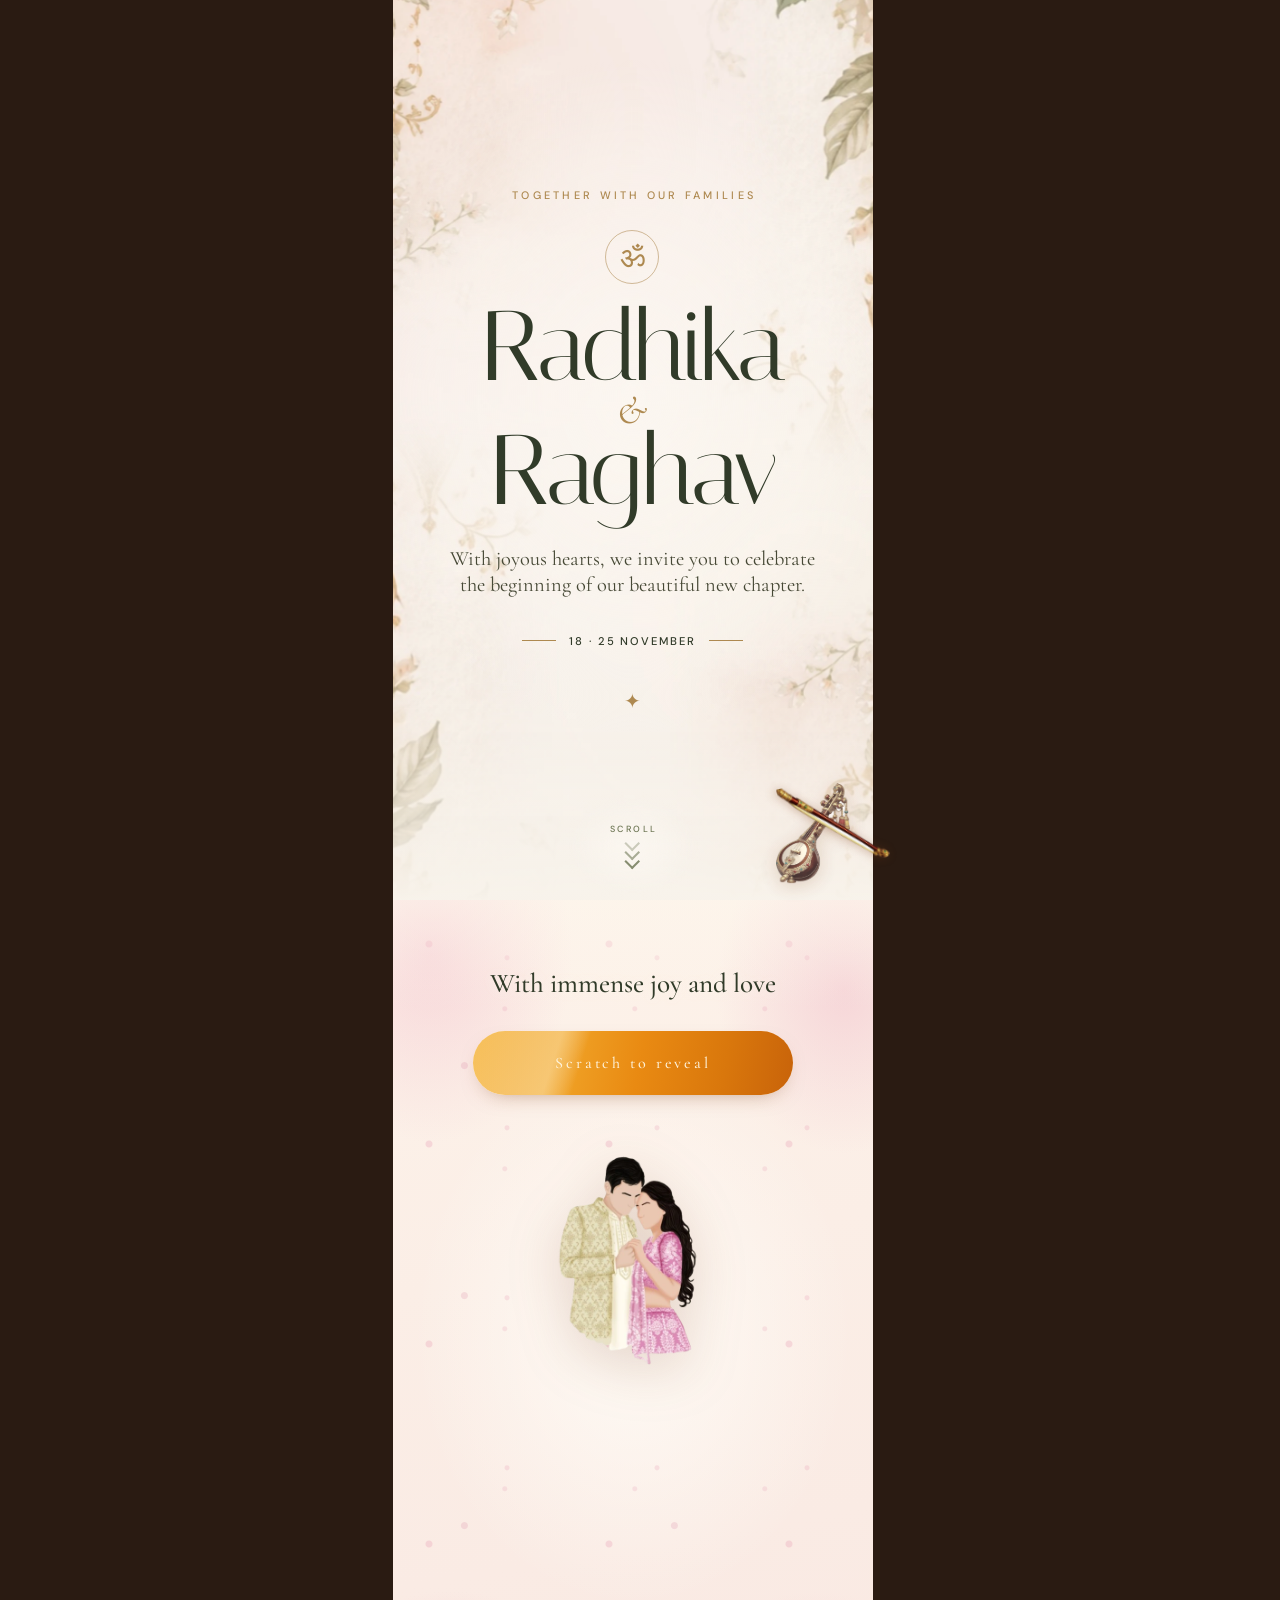
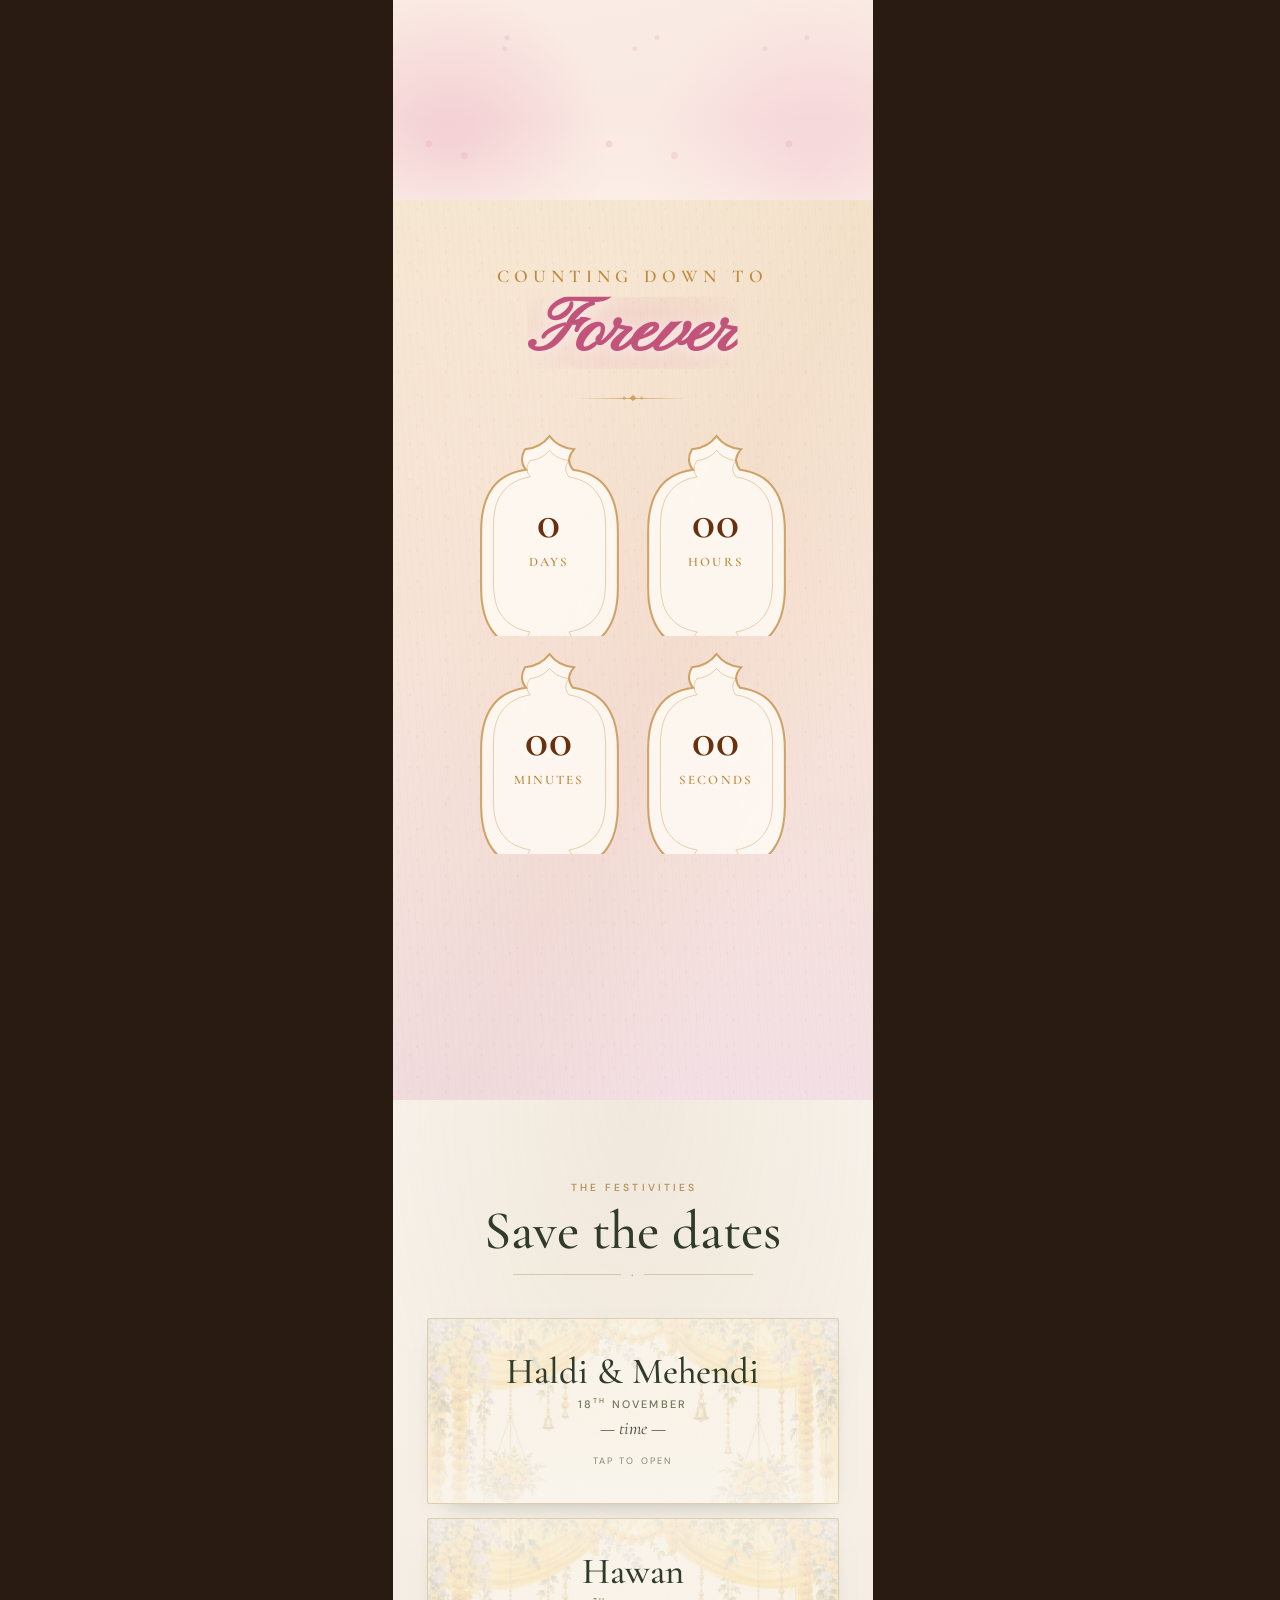
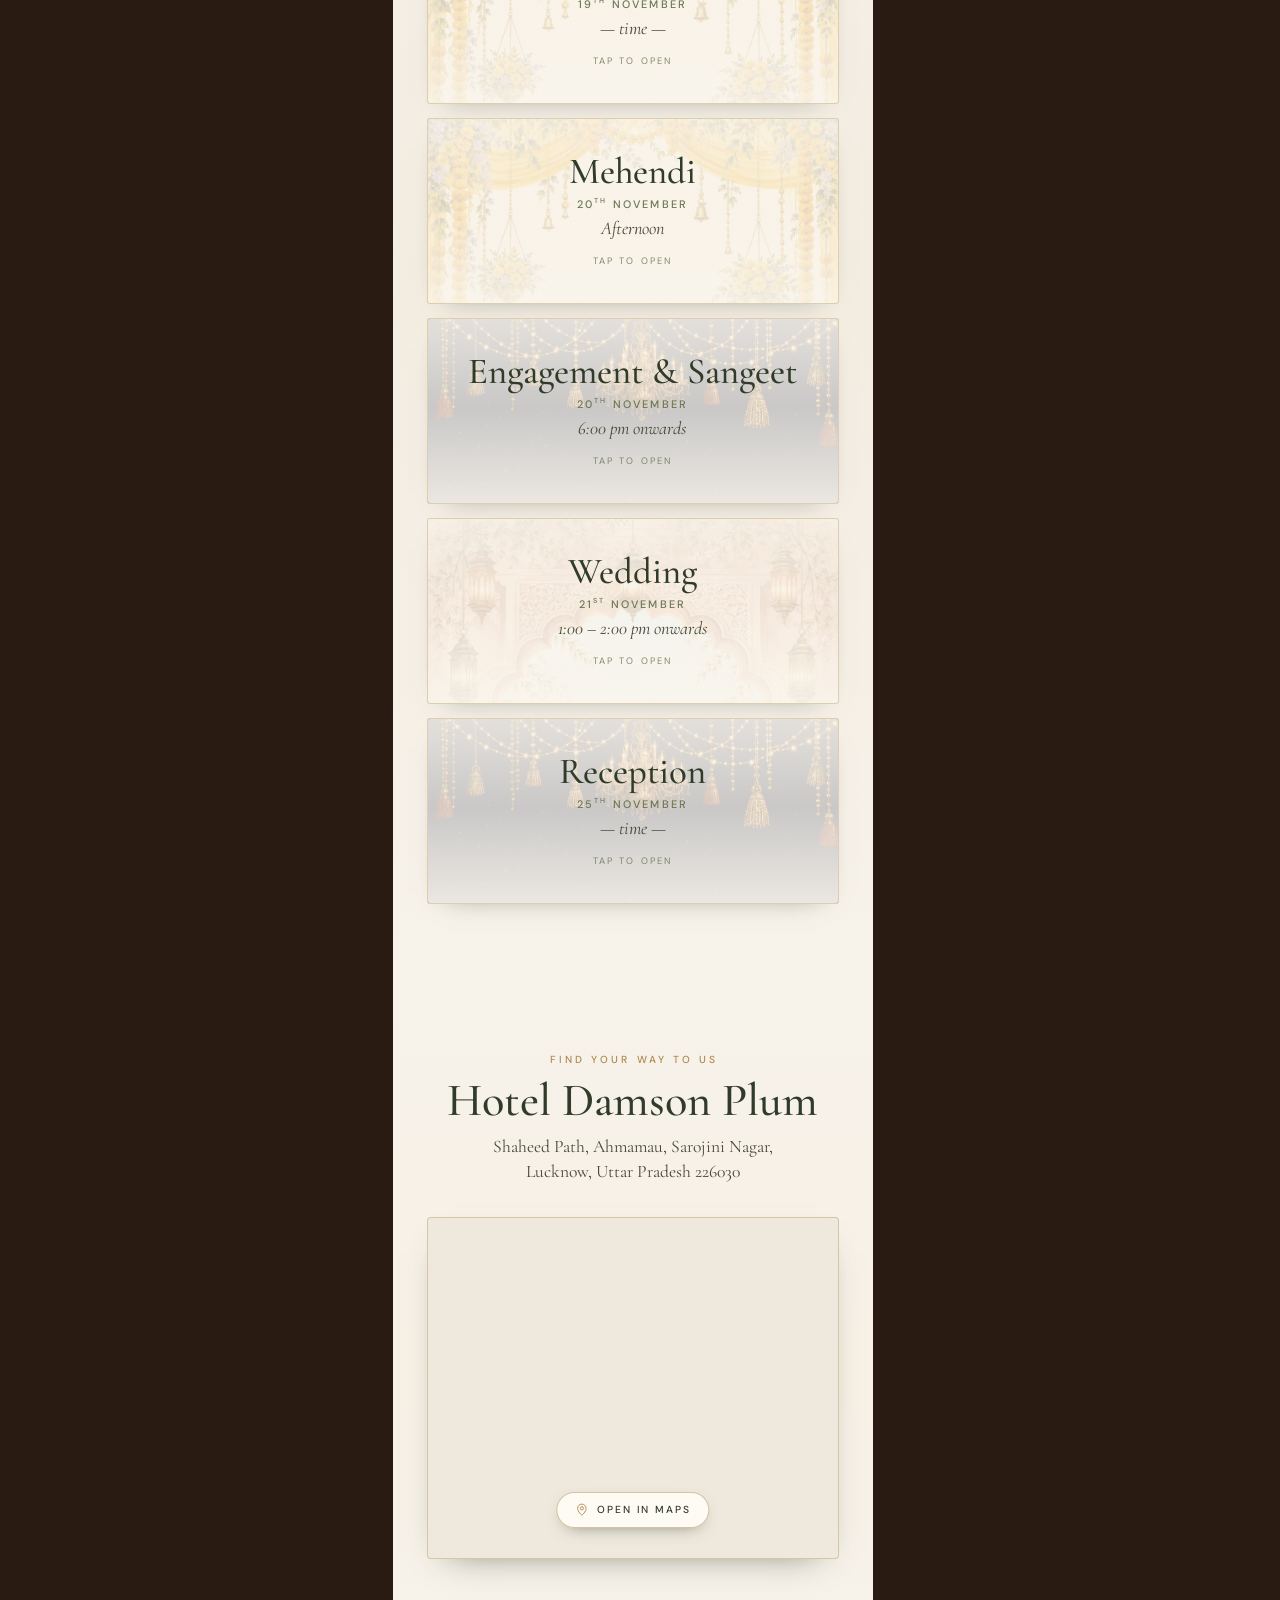
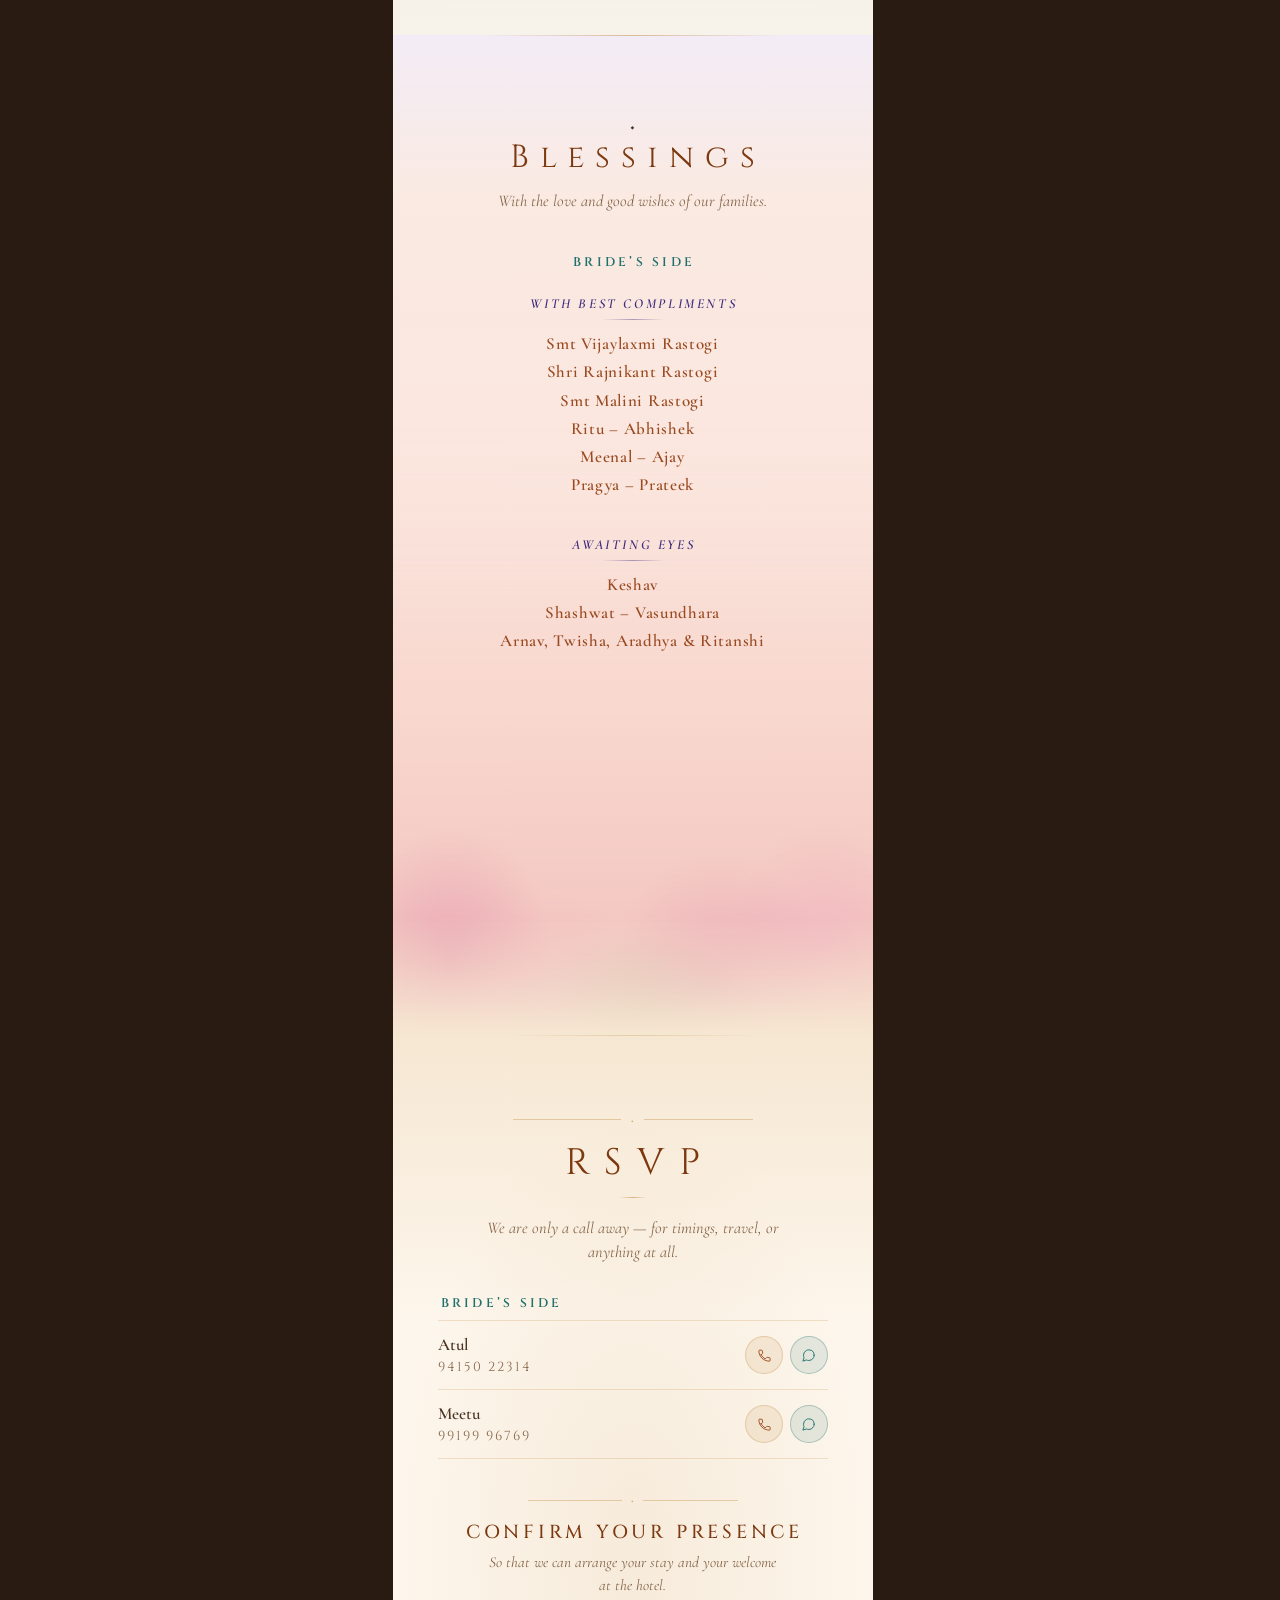
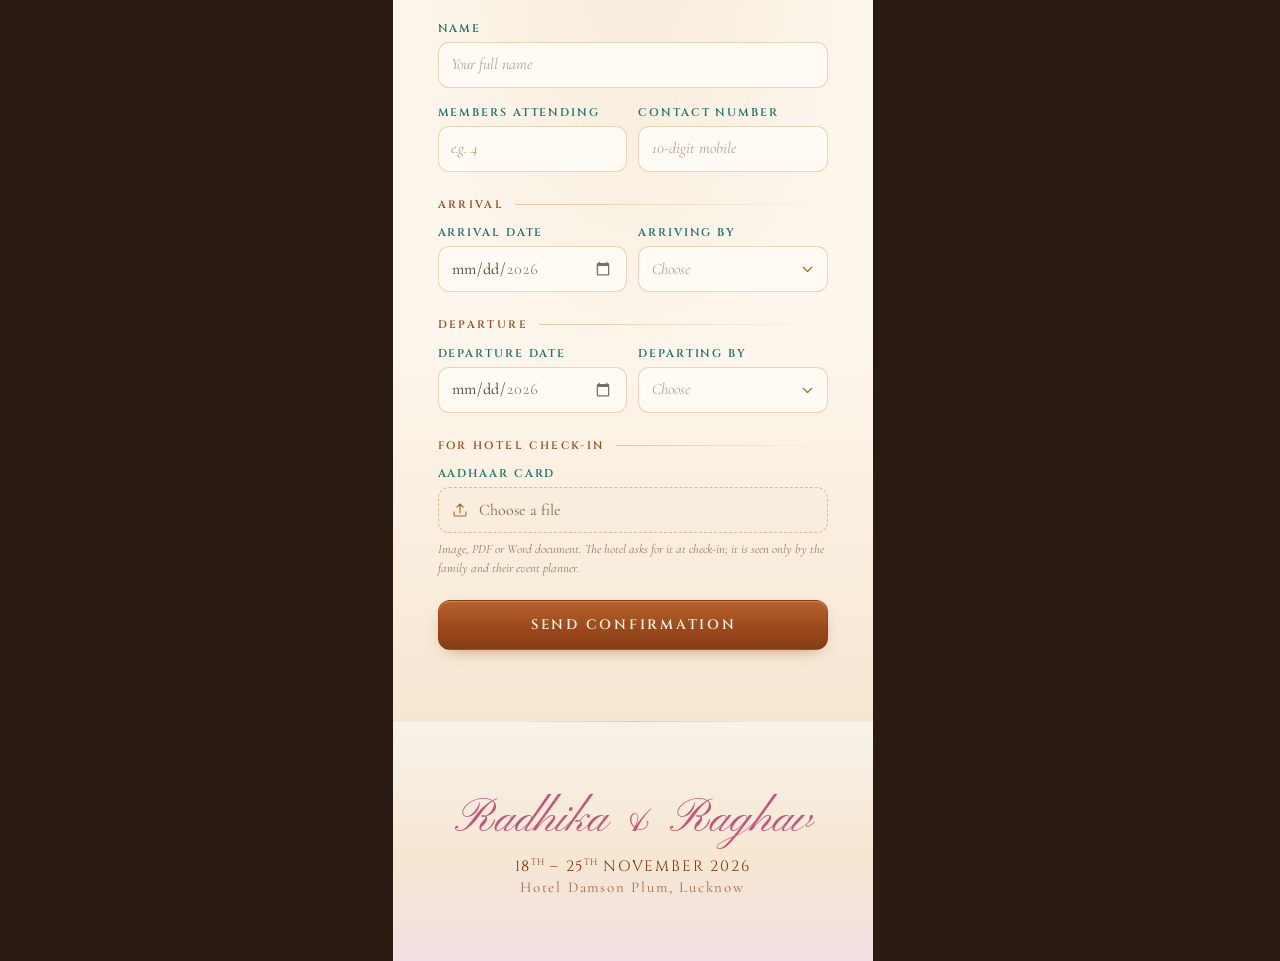
==== commit 0f83c542: "One invitation per guest, six functions, countdown moved up Six cards now — Haldi & Mehendi, Hawan, " ====
--- a/index.html
+++ b/index.html
@@ -25,7 +25,7 @@
   <meta property="og:image:alt" content="Radhika &amp; Raghav — Hotel Damson Plum, Lucknow" />
   <meta name="twitter:card" content="summary_large_image" />
   <meta name="twitter:title" content="Radhika &amp; Raghav — Wedding Invitation" />
-  <meta name="twitter:description" content="Hotel Damson Plum, Lucknow · 19–21 November 2026" />
+  <meta name="twitter:description" content="Hotel Damson Plum, Lucknow · 18–25 November 2026" />
   <meta name="twitter:image" content="https://manmeetsingh28603.github.io/WeddingCardWebsite/assets/og/og.jpg" />
 
   <link rel="icon" type="image/png" sizes="32x32" href="favicon.png" />
@@ -38,12 +38,6 @@
   <link rel="preconnect" href="https://fonts.gstatic.com" crossorigin />
   <link href="https://fonts.googleapis.com/css2?family=Cinzel:wght@400;500;600;700&family=Cormorant+Garamond:ital,wght@0,300;0,400;0,500;0,600;0,700;1,400;1,600&family=DM+Sans:wght@400;500&family=Italiana&family=Pinyon+Script&display=swap" rel="stylesheet" />
 
-  <!-- assets/hero/crest.webp is deliberately NOT preloaded. Nothing renders
-       it today: CONFIG.couple.heroCrest is false, so the hero crest is
-       removed at boot, and the intro card that used to carry it is now the
-       gate film. It was costing 226 KB at high priority on every load,
-       against the poster and film on the one screen where speed shows.
-       Put this back if you ever set heroCrest to true. -->
   <link rel="preload" as="image" href="assets/hero/opening_poster.webp" fetchpriority="high" />
   <!-- The ground of the card the gate opens onto — wanted the moment the
        film ends, so it is fetched while the film is still playing. -->
@@ -195,6 +189,51 @@
            onerror="this.style.display='none'" />
 
       <p class="scratch-hashtag" id="scratchHashtag" data-hashtag></p>
+    </div>
+  </section>
+
+
+  <!-- ============================================================
+       Countdown + footer.
+       ============================================================ -->
+  <section class="countdown-section" id="countdown" aria-labelledby="countdownTitle">
+    <div class="countdown-bg" aria-hidden="true"></div>
+    <div class="countdown-particles" aria-hidden="true">
+      <span></span><span></span><span></span><span></span><span></span><span></span>
+    </div>
+
+    <div class="countdown-content">
+      <p class="countdown-eyebrow countdown-reveal" data-countdown-letters style="--countdown-delay:130ms">Counting down to</p>
+      <h2 class="countdown-names countdown-reveal" id="countdownTitle" style="--countdown-delay:460ms">Forever</h2>
+      <div class="countdown-divider countdown-reveal" aria-hidden="true" style="--countdown-delay:720ms"></div>
+
+      <div class="countdown-grid" aria-label="Wedding countdown">
+        <div class="countdown-card countdown-reveal" style="--countdown-delay:880ms">
+          <svg class="countdown-card-frame" viewBox="0 0 150 200" aria-hidden="true"><use href="#orn-cartouche"/></svg>
+          <div class="countdown-card-content">
+            <span class="countdown-number" data-unit="days">0</span><span class="countdown-label">Days</span>
+          </div>
+        </div>
+        <div class="countdown-card countdown-reveal" style="--countdown-delay:1010ms">
+          <svg class="countdown-card-frame" viewBox="0 0 150 200" aria-hidden="true"><use href="#orn-cartouche"/></svg>
+          <div class="countdown-card-content">
+            <span class="countdown-number" data-unit="hours">00</span><span class="countdown-label">Hours</span>
+          </div>
+        </div>
+        <div class="countdown-card countdown-reveal" style="--countdown-delay:1140ms">
+          <svg class="countdown-card-frame" viewBox="0 0 150 200" aria-hidden="true"><use href="#orn-cartouche"/></svg>
+          <div class="countdown-card-content">
+            <span class="countdown-number" data-unit="minutes">00</span><span class="countdown-label">Minutes</span>
+          </div>
+        </div>
+        <div class="countdown-card countdown-reveal" style="--countdown-delay:1270ms">
+          <svg class="countdown-card-frame" viewBox="0 0 150 200" aria-hidden="true"><use href="#orn-cartouche"/></svg>
+          <div class="countdown-card-content">
+            <span class="countdown-number" data-unit="seconds">00</span><span class="countdown-label">Seconds</span>
+          </div>
+        </div>
+      </div>
+
     </div>
   </section>
 
@@ -433,55 +472,20 @@
   </section>
 
 
-  <!-- ============================================================
-       Countdown + footer.
-       ============================================================ -->
-  <section class="countdown-section" id="countdown" aria-labelledby="countdownTitle">
-    <div class="countdown-bg" aria-hidden="true"></div>
-    <div class="countdown-particles" aria-hidden="true">
-      <span></span><span></span><span></span><span></span><span></span><span></span>
-    </div>
-
-    <div class="countdown-content">
-      <p class="countdown-eyebrow countdown-reveal" data-countdown-letters style="--countdown-delay:130ms">Counting down to</p>
-      <h2 class="countdown-names countdown-reveal" id="countdownTitle" style="--countdown-delay:460ms">Forever</h2>
-      <div class="countdown-divider countdown-reveal" aria-hidden="true" style="--countdown-delay:720ms"></div>
-
-      <div class="countdown-grid" aria-label="Wedding countdown">
-        <div class="countdown-card countdown-reveal" style="--countdown-delay:880ms">
-          <svg class="countdown-card-frame" viewBox="0 0 150 200" aria-hidden="true"><use href="#orn-cartouche"/></svg>
-          <div class="countdown-card-content">
-            <span class="countdown-number" data-unit="days">0</span><span class="countdown-label">Days</span>
-          </div>
-        </div>
-        <div class="countdown-card countdown-reveal" style="--countdown-delay:1010ms">
-          <svg class="countdown-card-frame" viewBox="0 0 150 200" aria-hidden="true"><use href="#orn-cartouche"/></svg>
-          <div class="countdown-card-content">
-            <span class="countdown-number" data-unit="hours">00</span><span class="countdown-label">Hours</span>
-          </div>
-        </div>
-        <div class="countdown-card countdown-reveal" style="--countdown-delay:1140ms">
-          <svg class="countdown-card-frame" viewBox="0 0 150 200" aria-hidden="true"><use href="#orn-cartouche"/></svg>
-          <div class="countdown-card-content">
-            <span class="countdown-number" data-unit="minutes">00</span><span class="countdown-label">Minutes</span>
-          </div>
-        </div>
-        <div class="countdown-card countdown-reveal" style="--countdown-delay:1270ms">
-          <svg class="countdown-card-frame" viewBox="0 0 150 200" aria-hidden="true"><use href="#orn-cartouche"/></svg>
-          <div class="countdown-card-content">
-            <span class="countdown-number" data-unit="seconds">00</span><span class="countdown-label">Seconds</span>
-          </div>
-        </div>
-      </div>
-
-      <footer class="wedding-footer" aria-label="Wedding footer">
-        <p class="footer-names countdown-reveal" data-couple-names style="--countdown-delay:1460ms">Radhika &amp; Raghav</p>
-        <p class="footer-date countdown-reveal" data-footer-date style="--countdown-delay:1740ms"></p>
-        <p class="footer-venue countdown-reveal" data-venue style="--countdown-delay:1880ms">Hotel Damson Plum, Lucknow</p>
-        <p class="footer-hashtag countdown-reveal" data-hashtag style="--countdown-delay:1980ms"></p>
-      </footer>
-    </div>
-  </section>
+
+
+  <!-- ============================================================
+       Footer. It used to live inside the countdown; the countdown
+       moved up under the scratch card and this stayed, because the
+       page still has to END here. It carries its own colour tokens
+       for that reason — they used to come from .countdown-section.
+       ============================================================ -->
+  <footer class="wedding-footer" aria-label="Wedding footer">
+    <p class="footer-names countdown-reveal" data-couple-names style="--countdown-delay:1460ms">Radhika &amp; Raghav</p>
+    <p class="footer-date countdown-reveal" data-footer-date style="--countdown-delay:1740ms"></p>
+    <p class="footer-venue countdown-reveal" data-venue style="--countdown-delay:1880ms">Hotel Damson Plum, Lucknow</p>
+    <p class="footer-hashtag countdown-reveal" data-hashtag style="--countdown-delay:1980ms"></p>
+  </footer>
 
 </div><!-- /#device-frame -->
 
--- a/style.css
+++ b/style.css
@@ -577,10 +577,21 @@
   position: absolute;
   inset: 0;
   z-index: 1;
-  display: flex;
-  flex-direction: row;
+  /* GRID, not flex, and the reason is `align-content`.
+     The two lines want a shared baseline — the month is a third the size
+     of the day and hanging it off the day's baseline is the only way it
+     reads as one line. But `align-items: baseline` in a FLEX box aligns
+     the items to each other and then leaves the whole line at the top of
+     the container: the date sat flush against the top of the bar with
+     40px of nothing under it. Flex's `align-content` cannot fix that —
+     it only does anything once the items wrap onto several lines.
+     Grid's does: it centres the single row, while `align-items: baseline`
+     still holds the two together. */
+  display: grid;
+  grid-auto-flow: column;
+  justify-content: center;
+  align-content: center;
   align-items: baseline;
-  justify-content: center;
   gap: .55em;
   padding: 0 14px;
   /* Both lines are centred here rather than left to the flex box: once a
@@ -622,11 +633,13 @@
 }
 .scratch-date-month {
   position: relative;
-  margin: 0;
-  /* Tracked caps carry a trailing gap after the last letter, which is inside
-     the line box — so a centred line sits half a gap left of true centre.
-     One full gap of left padding puts the ink back on centre exactly. */
-  padding-left: .15em;
+  /* Tracked caps carry a trailing gap after the last letter, and that gap is
+     inside the line box — so centring the box leaves the ink sitting half a
+     gap to the left. Pulling the same amount back off the right edge makes
+     the box end where the letters do.
+     (This used to be `padding-left`, which was right when the month was its
+     own centred line and wrong once it became half of a row.) */
+  margin: 0 -.15em 0 0;
   font-family: var(--font-sans);
   font-size: clamp(.56rem, 2.5vw, .66rem);
   font-weight: 500;
@@ -768,8 +781,28 @@
   margin: 0 auto clamp(26px, 4.5vh, 40px);
   color: rgba(174,137,80,.75);
 }
-.sch-rule-line { flex: 1; height: 1px; background: currentColor; opacity: .5; }
-.sch-rule-diamond { font-size: .52rem; }
+/* The hairline-diamond-hairline rule, shared by every section that uses
+   one. `.rsvp-rule-*` is in here because the RSVP heading and the
+   "Confirm Your Presence" heading both still use those class names: they
+   were styled alongside the wardrobe, and deleting that block took the
+   shared definition with it. Without these the two spans collapsed to
+   nothing and the diamond — the only thing left with any width — sat at
+   the flex-start edge of its 210px box, hard against the left. */
+.sch-rule-line,
+.rsvp-rule-line { flex: 1; height: 1px; background: currentColor; opacity: .5; }
+.sch-rule-diamond,
+.rsvp-rule-diamond { flex: none; font-size: .52rem; line-height: 1; }
+
+/* Both rules centre their own box, so the diamond lands on the middle. */
+.rsvp-rule {
+  display: flex;
+  align-items: center;
+  justify-content: center;
+  gap: .6rem;
+  width: min(100%, 240px);
+  margin: 0 auto .9rem;
+  color: rgba(192,138,62,.75);
+}
 
 .events-grid {
   display: grid;
@@ -1464,6 +1497,10 @@
 .attend-rule {
   display: flex;
   align-items: center;
+  /* Belt and braces with the flex:1 on the lines: if a line is ever
+     unstyled again, the diamond still lands on the middle of the box
+     rather than against its left edge. */
+  justify-content: center;
   gap: .55rem;
   width: min(100%, 210px);
   margin-bottom: .95rem;
@@ -1886,7 +1923,13 @@
     transform 1.05s cubic-bezier(.16,1,.3,1) var(--countdown-delay, 0ms),
     filter .95s ease var(--countdown-delay, 0ms);
 }
-.countdown-section.is-visible .countdown-reveal { opacity: 1; transform: translateY(0); filter: blur(0); }
+/* The footer is in this list because it carries .countdown-reveal spans
+   but is no longer inside .countdown-section — the countdown moved up
+   under the scratch card and left it behind. With only the first
+   selector, nothing ever cleared the footer's blur and it sat at
+   opacity 0 for good. */
+.countdown-section.is-visible .countdown-reveal,
+.wedding-footer.is-visible .countdown-reveal { opacity: 1; transform: translateY(0); filter: blur(0); }
 
 .countdown-eyebrow {
   margin: 0 0 clamp(6px, 1.1vh, 10px);
@@ -2022,10 +2065,22 @@
   44%      { transform: scale(1.025); filter: drop-shadow(0 13px 20px rgba(150,90,40,.16)) drop-shadow(0 0 14px rgba(192,138,62,.2)); }
 }
 
+/* A section of its own now. It used to be the last thing inside the
+   countdown — which is why it read its colours from .countdown-section's
+   tokens — but the countdown moved up under the scratch card and this
+   stayed, because the page still has to end here. So it carries the same
+   five tokens itself, and `margin-top: auto` is gone: that only meant
+   anything while it was the bottom item of the countdown's flex column. */
 .wedding-footer {
-  margin-top: auto;
-  padding-top: clamp(4px, 1vh, 10px);
+  --cd-rose: #c2547c;
+  --cd-ink:  #7c380f;
+  --cd-soft: #a06c46;
+
+  position: relative;
   width: 100%;
+  padding: clamp(48px, 8vh, 78px) clamp(20px, 6vw, 34px) clamp(40px, 7vh, 66px);
+  text-align: center;
+  background: linear-gradient(180deg, var(--card-ground) 0%, #f6e7d2 55%, #f3dfe4 100%);
   color: var(--cd-soft);
 }
 .wedding-footer p { margin: 0; }
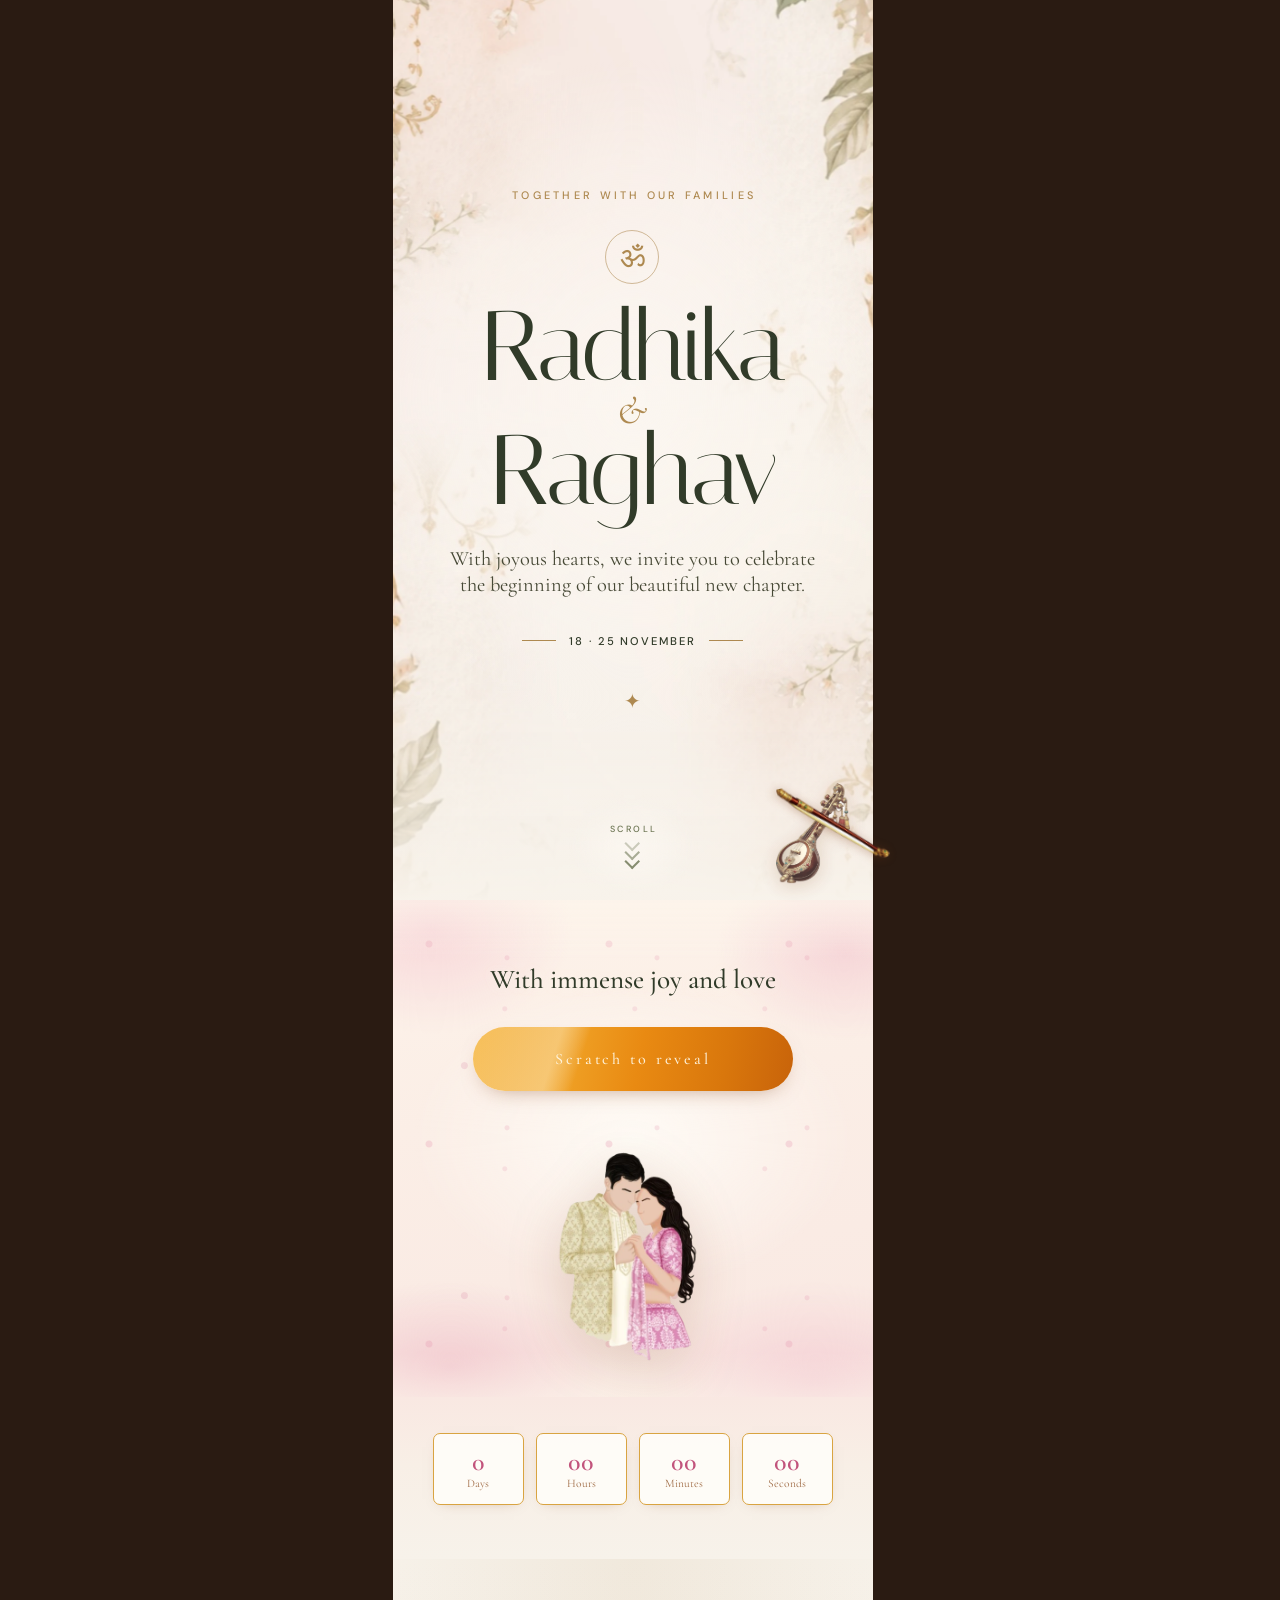
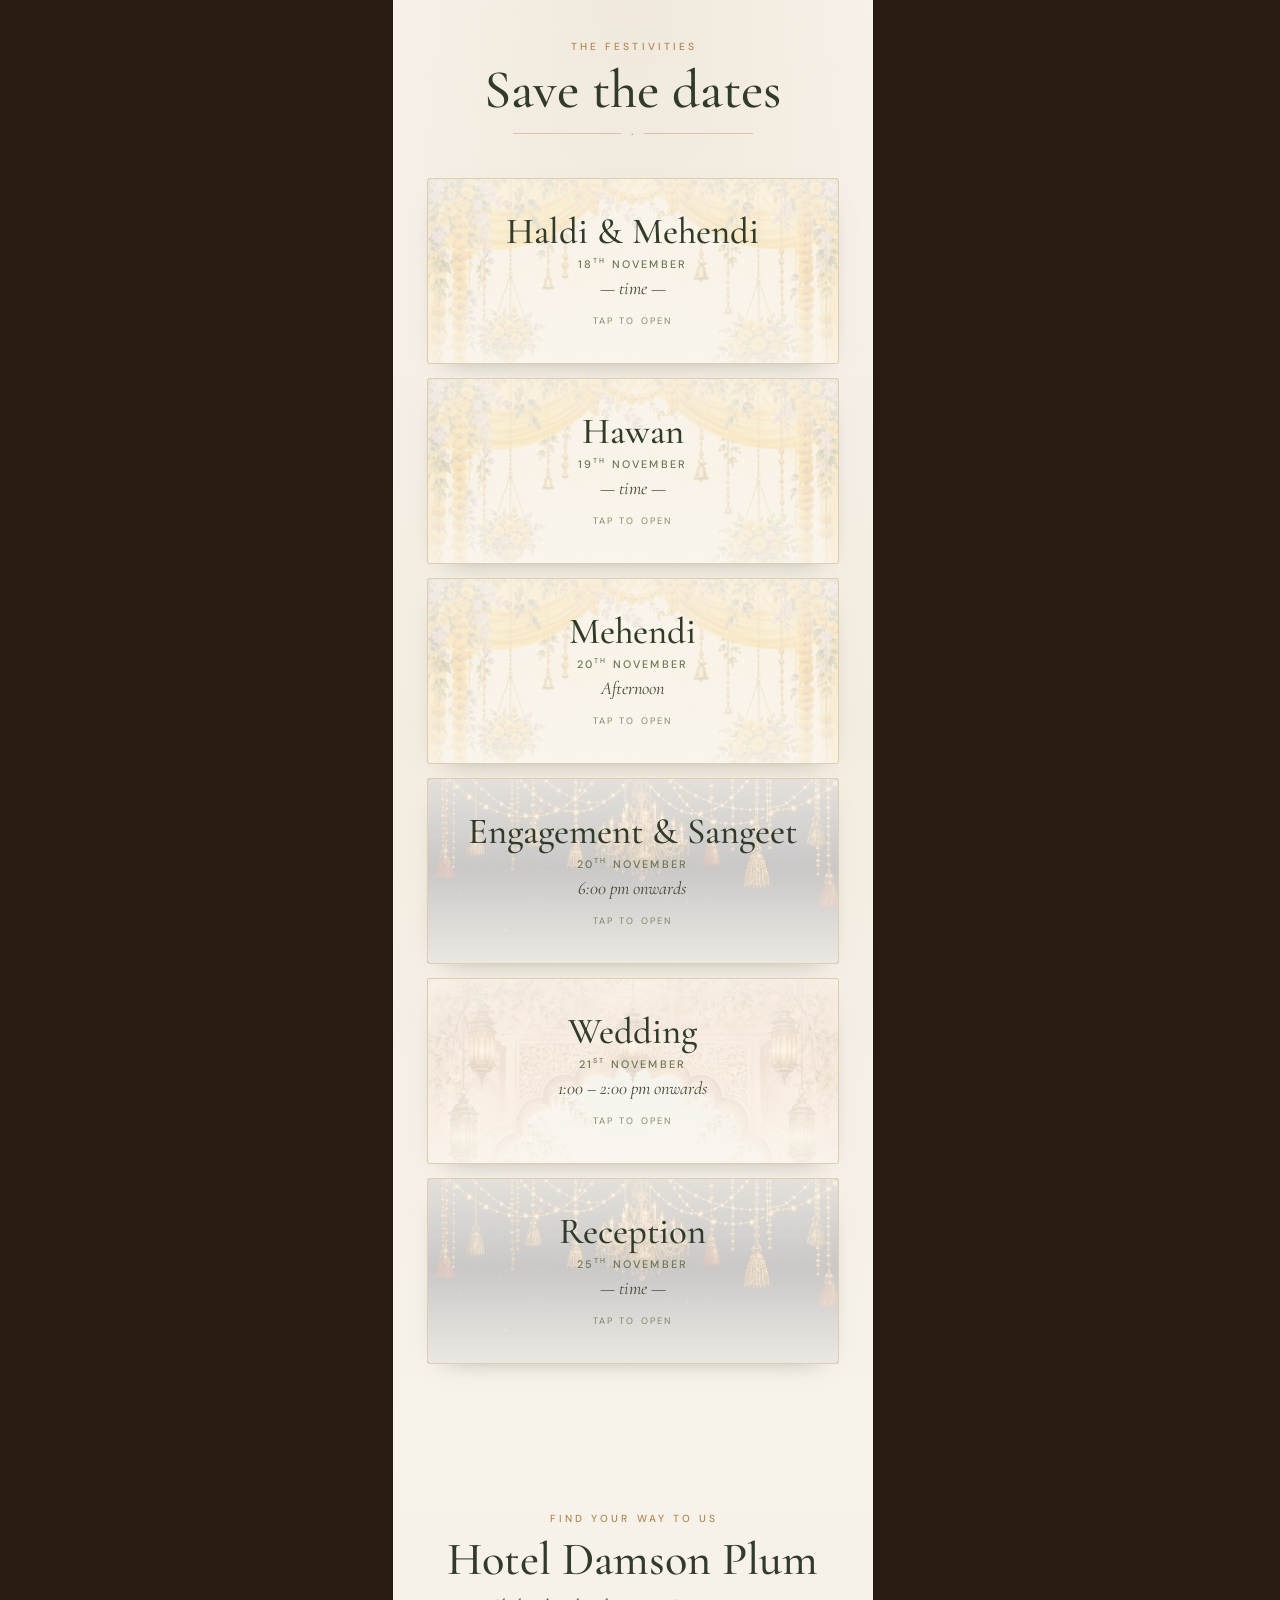
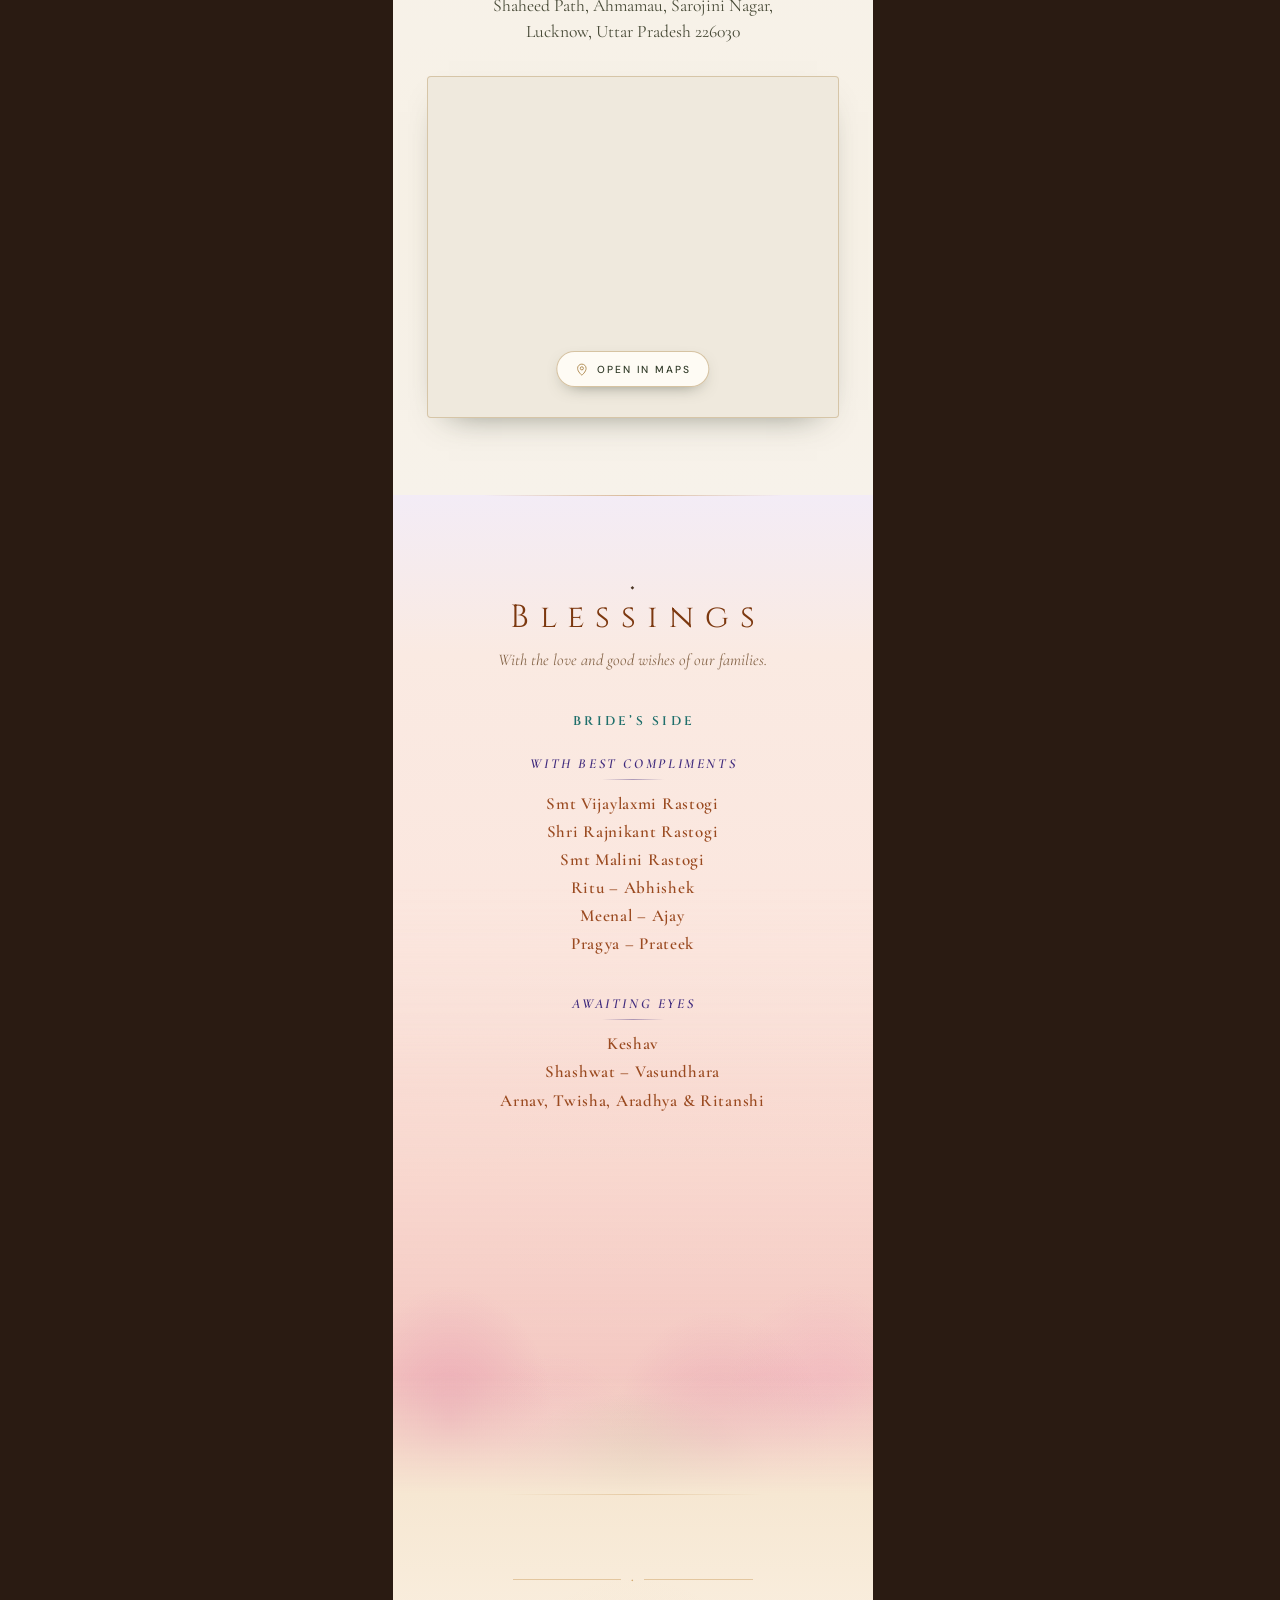
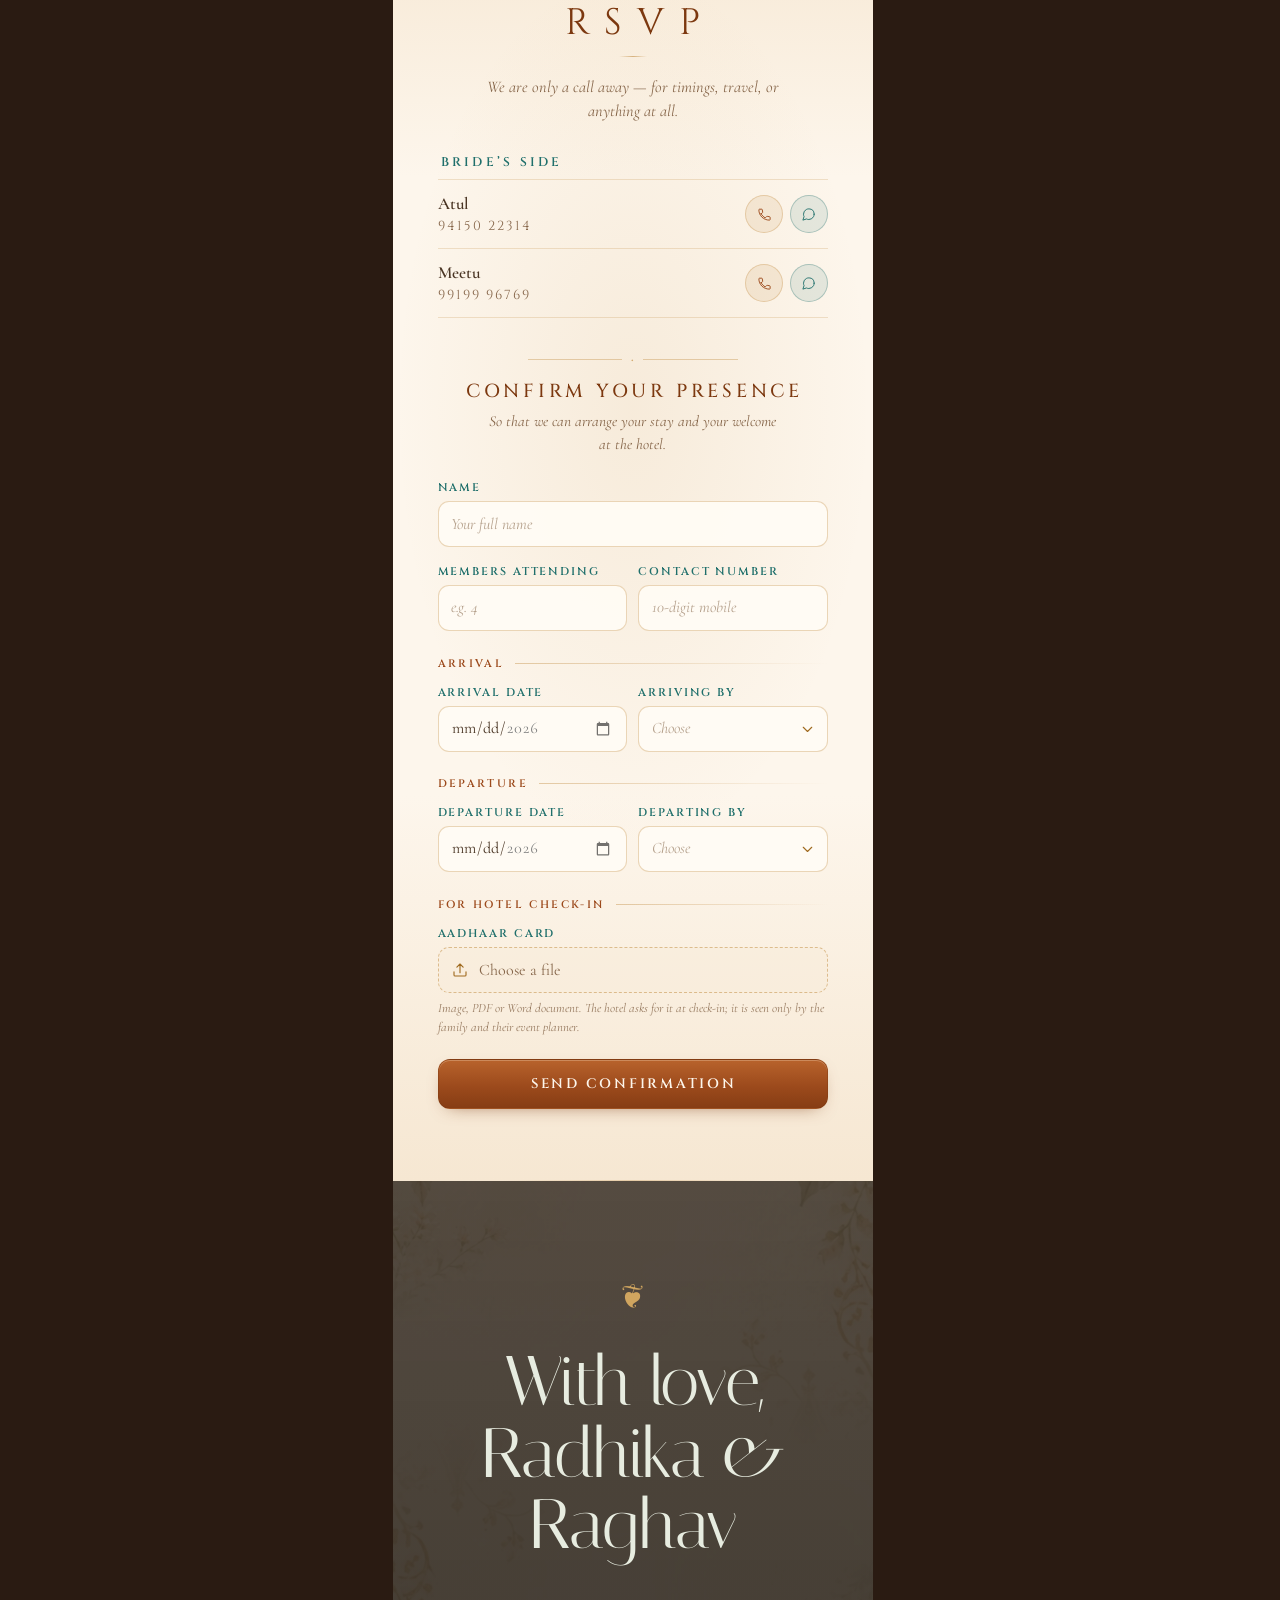
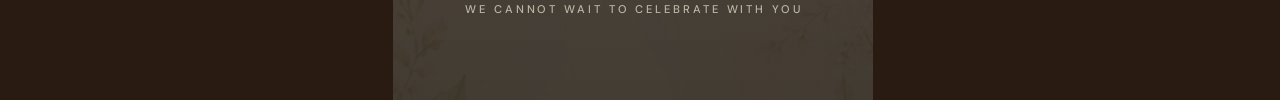
==== commit 0de42792: "Restyle the countdown, close on the dark floral, add the blessings toggle The countdown is four smal" ====
--- a/index.html
+++ b/index.html
@@ -194,46 +194,25 @@
 
 
   <!-- ============================================================
-       Countdown + footer.
-       ============================================================ -->
-  <section class="countdown-section" id="countdown" aria-labelledby="countdownTitle">
-    <div class="countdown-bg" aria-hidden="true"></div>
-    <div class="countdown-particles" aria-hidden="true">
-      <span></span><span></span><span></span><span></span><span></span><span></span>
-    </div>
-
-    <div class="countdown-content">
-      <p class="countdown-eyebrow countdown-reveal" data-countdown-letters style="--countdown-delay:130ms">Counting down to</p>
-      <h2 class="countdown-names countdown-reveal" id="countdownTitle" style="--countdown-delay:460ms">Forever</h2>
-      <div class="countdown-divider countdown-reveal" aria-hidden="true" style="--countdown-delay:720ms"></div>
-
-      <div class="countdown-grid" aria-label="Wedding countdown">
-        <div class="countdown-card countdown-reveal" style="--countdown-delay:880ms">
-          <svg class="countdown-card-frame" viewBox="0 0 150 200" aria-hidden="true"><use href="#orn-cartouche"/></svg>
-          <div class="countdown-card-content">
-            <span class="countdown-number" data-unit="days">0</span><span class="countdown-label">Days</span>
-          </div>
-        </div>
-        <div class="countdown-card countdown-reveal" style="--countdown-delay:1010ms">
-          <svg class="countdown-card-frame" viewBox="0 0 150 200" aria-hidden="true"><use href="#orn-cartouche"/></svg>
-          <div class="countdown-card-content">
-            <span class="countdown-number" data-unit="hours">00</span><span class="countdown-label">Hours</span>
-          </div>
-        </div>
-        <div class="countdown-card countdown-reveal" style="--countdown-delay:1140ms">
-          <svg class="countdown-card-frame" viewBox="0 0 150 200" aria-hidden="true"><use href="#orn-cartouche"/></svg>
-          <div class="countdown-card-content">
-            <span class="countdown-number" data-unit="minutes">00</span><span class="countdown-label">Minutes</span>
-          </div>
-        </div>
-        <div class="countdown-card countdown-reveal" style="--countdown-delay:1270ms">
-          <svg class="countdown-card-frame" viewBox="0 0 150 200" aria-hidden="true"><use href="#orn-cartouche"/></svg>
-          <div class="countdown-card-content">
-            <span class="countdown-number" data-unit="seconds">00</span><span class="countdown-label">Seconds</span>
-          </div>
-        </div>
-      </div>
-
+       Countdown. A compact strip of four boxes rather than the
+       full-height panel it used to be — it sits between the scratch
+       card and the cards now, so it has to read as part of that flow
+       and not as a screen of its own.
+       ============================================================ -->
+  <section class="countdown-section" id="countdown" aria-label="Countdown to the celebration">
+    <div class="countdown-grid">
+      <div class="cd-box countdown-reveal" style="--countdown-delay:80ms">
+        <span class="cd-num" data-unit="days">0</span><span class="cd-label">Days</span>
+      </div>
+      <div class="cd-box countdown-reveal" style="--countdown-delay:170ms">
+        <span class="cd-num" data-unit="hours">00</span><span class="cd-label">Hours</span>
+      </div>
+      <div class="cd-box countdown-reveal" style="--countdown-delay:260ms">
+        <span class="cd-num" data-unit="minutes">00</span><span class="cd-label">Minutes</span>
+      </div>
+      <div class="cd-box countdown-reveal" style="--countdown-delay:350ms">
+        <span class="cd-num" data-unit="seconds">00</span><span class="cd-label">Seconds</span>
+      </div>
     </div>
   </section>
 
@@ -481,10 +460,14 @@
        for that reason — they used to come from .countdown-section.
        ============================================================ -->
   <footer class="wedding-footer" aria-label="Wedding footer">
-    <p class="footer-names countdown-reveal" data-couple-names style="--countdown-delay:1460ms">Radhika &amp; Raghav</p>
-    <p class="footer-date countdown-reveal" data-footer-date style="--countdown-delay:1740ms"></p>
-    <p class="footer-venue countdown-reveal" data-venue style="--countdown-delay:1880ms">Hotel Damson Plum, Lucknow</p>
-    <p class="footer-hashtag countdown-reveal" data-hashtag style="--countdown-delay:1980ms"></p>
+    <div class="footer-inner">
+      <span class="footer-flourish countdown-reveal" aria-hidden="true" style="--countdown-delay:80ms">&#10086;</span>
+      <h2 class="footer-names countdown-reveal" style="--countdown-delay:220ms">
+        With love,<br /><span data-couple-names>Radhika &amp; Raghav</span>
+      </h2>
+      <p class="footer-line countdown-reveal" style="--countdown-delay:430ms">We cannot wait to celebrate with you</p>
+      <p class="footer-hashtag countdown-reveal" data-hashtag style="--countdown-delay:580ms"></p>
+    </div>
   </footer>
 
 </div><!-- /#device-frame -->
--- a/style.css
+++ b/style.css
@@ -471,11 +471,15 @@
 .scratch-section {
   position: relative;
   width: 100%;
-  min-height: 100svh;
+  /* Content-height, NOT 100svh. The countdown sits directly under this
+     section and the two are meant to read as one panel — heading, bar,
+     couple, then the four boxes. Held to a screen, the scratch card
+     filled the viewport on its own and pushed the countdown onto the
+     next one. */
   display: flex;
   flex-direction: column;
   align-items: center;
-  padding: clamp(40px, 10vh, 68px) 24px 56px;
+  padding: clamp(40px, 9vh, 64px) 24px clamp(10px, 2vh, 20px);
   overflow: hidden;
   /* painted ground — a blossom garden in place of the supplied art */
   background:
@@ -1834,282 +1838,144 @@
 
 
 /* ============================================================
-   COUNTDOWN + FOOTER
+   COUNTDOWN
+
+   Four small bordered boxes, not the full-height panel of cartouches
+   it used to be. It sits between the scratch card and the cards now,
+   so it has to read as one more thing on that page rather than as a
+   screen of its own — which means no heading, no particles, and a
+   ground that carries the scratch section's cream straight into the
+   cards below.
    ============================================================ */
 .countdown-section {
   --cd-rose: #c2547c;
-  --cd-ink:  #7c380f;
-  --cd-deep: #6a2f0c;
+  --cd-gold: #d9a441;
   --cd-soft: #a06c46;
-  --cd-gold: #c08a3e;
 
   position: relative;
   width: 100%;
-  min-height: 100svh;
-  overflow: hidden;
-  background: linear-gradient(180deg, #f6e7d2 0%, #f7e3d6 46%, #f3dfe4 100%);
-  color: var(--cd-ink);
-}
-.countdown-section::before, .countdown-bg, .countdown-particles {
-  position: absolute;
-  inset: 0;
-  pointer-events: none;
-}
-.countdown-section::before {
-  content: '';
-  z-index: 0;
-  background:
-    radial-gradient(circle at 20% 18%, rgba(192,138,62,.09) 0 1px, transparent 1.5px),
-    radial-gradient(circle at 78% 30%, rgba(156,74,28,.07) 0 1px, transparent 1.5px),
-    radial-gradient(circle at 46% 76%, rgba(194,84,124,.07) 0 1px, transparent 1.5px);
-  background-size: 24px 24px, 31px 31px, 36px 36px;
-  opacity: .55;
-}
-.countdown-bg {
-  z-index: 1;
-  background:
-    linear-gradient(115deg, rgba(255,255,255,.20), transparent 28%, rgba(192,138,62,.05) 54%, transparent 78%),
-    repeating-linear-gradient(86deg, rgba(150,120,80,.02) 0 1px, transparent 1px 7px);
-  mix-blend-mode: multiply;
-  opacity: 0;
-  transition: opacity 1.2s ease;
-}
-.countdown-section.is-visible .countdown-bg { opacity: 1; }
-
-.countdown-particles { z-index: 2; overflow: hidden; }
-.countdown-particles span {
-  position: absolute;
-  width: var(--dust-size, 5px);
-  height: var(--dust-size, 5px);
-  border-radius: 50%;
-  background: radial-gradient(circle, rgba(255,240,205,.96), rgba(192,138,62,.5) 55%, transparent 74%);
-  box-shadow: 0 0 10px rgba(192,138,62,.4);
-  opacity: 0;
-  animation: countdownDust var(--dust-duration, 9s) ease-in-out var(--dust-delay, 0s) infinite;
-}
-.countdown-particles span:nth-child(1) { --dust-size: 5px; --dust-duration: 8.5s; --dust-delay: -1s; left: 13%; top: 24%; }
-.countdown-particles span:nth-child(2) { --dust-size: 4px; --dust-duration: 10s;  --dust-delay: -5s; left: 78%; top: 18%; }
-.countdown-particles span:nth-child(3) { --dust-size: 6px; --dust-duration: 11s;  --dust-delay: -3s; left: 86%; top: 55%; }
-.countdown-particles span:nth-child(4) { --dust-size: 4px; --dust-duration: 9.5s; --dust-delay: -7s; left: 20%; top: 66%; }
-.countdown-particles span:nth-child(5) { --dust-size: 5px; --dust-duration: 12s;  --dust-delay: -2s; left: 62%; top: 78%; }
-.countdown-particles span:nth-child(6) { --dust-size: 3px; --dust-duration: 8s;   --dust-delay: -4s; left: 42%; top: 13%; }
-@keyframes countdownDust {
-  0%, 100% { opacity: 0;   transform: translate3d(0,0,0) scale(.74); }
-  24%      { opacity: .72; }
-  55%      { opacity: .46; transform: translate3d(12px,-18px,0) scale(1); }
-  78%      { opacity: .3;  transform: translate3d(-8px,-30px,0) scale(.88); }
-}
-
-.countdown-content {
-  position: relative;
-  z-index: 4;
-  min-height: 100svh;
-  width: min(90vw, 380px);
+  padding: clamp(22px, 4vh, 36px) clamp(18px, 6vw, 34px) clamp(36px, 6vh, 58px);
+  background: linear-gradient(180deg, #f9e8e2 0%, #f8efe6 42%, var(--card-ground) 100%);
+}
+
+.countdown-grid {
+  display: grid;
+  grid-template-columns: repeat(4, 1fr);
+  gap: clamp(7px, 2.4vw, 12px);
+  max-width: 400px;
   margin: 0 auto;
-  padding:
-    calc(env(safe-area-inset-top, 0px) + clamp(52px, 7.2vh, 80px)) 0
-    calc(env(safe-area-inset-bottom, 0px) + clamp(20px, 3.4vh, 34px));
-  display: flex;
-  flex-direction: column;
-  align-items: center;
-  text-align: center;
-}
+}
+
+.cd-box {
+  display: grid;
+  justify-items: center;
+  align-content: center;
+  gap: 3px;
+  padding: clamp(10px, 2.6vw, 15px) 2px;
+  border: 1px solid var(--cd-gold);
+  border-radius: 7px;
+  background: rgba(255,253,249,.92);
+  box-shadow: 0 4px 14px -10px rgba(124,56,15,.5);
+}
+.cd-num {
+  color: var(--cd-rose);
+  font-family: var(--font-display);
+  /* tabular figures, or the boxes jitter every time a digit changes */
+  font-variant-numeric: tabular-nums;
+  font-size: clamp(1.22rem, 6vw, 1.6rem);
+  font-weight: 600;
+  line-height: 1;
+}
+.cd-label {
+  color: var(--cd-soft);
+  font-family: var(--font-display);
+  font-size: clamp(.6rem, 2.5vw, .72rem);
+  line-height: 1;
+}
+
 .countdown-reveal {
   opacity: 0;
-  transform: translateY(16px);
-  filter: blur(5px);
+  transform: translateY(14px);
   transition:
-    opacity .95s ease var(--countdown-delay, 0ms),
-    transform 1.05s cubic-bezier(.16,1,.3,1) var(--countdown-delay, 0ms),
-    filter .95s ease var(--countdown-delay, 0ms);
+    opacity .8s ease var(--countdown-delay, 0ms),
+    transform .9s cubic-bezier(.16,1,.3,1) var(--countdown-delay, 0ms);
 }
 /* The footer is in this list because it carries .countdown-reveal spans
    but is no longer inside .countdown-section — the countdown moved up
-   under the scratch card and left it behind. With only the first
-   selector, nothing ever cleared the footer's blur and it sat at
-   opacity 0 for good. */
+   under the scratch card and left it behind. */
 .countdown-section.is-visible .countdown-reveal,
-.wedding-footer.is-visible .countdown-reveal { opacity: 1; transform: translateY(0); filter: blur(0); }
-
-.countdown-eyebrow {
-  margin: 0 0 clamp(6px, 1.1vh, 10px);
-  color: var(--cd-gold);
-  font-size: clamp(14px, 3.8vw, 18px);
-  font-weight: 600;
-  letter-spacing: .28em;
-  text-transform: uppercase;
-}
-.countdown-eyebrow span.cd-space { width: .6em; }
-.countdown-eyebrow span {
-  display: inline-block;
-  opacity: 0;
-  transform: translateY(10px);
-  filter: blur(3px);
-  transition:
-    opacity .62s ease calc(var(--countdown-delay, 0ms) + var(--letter-delay, 0ms)),
-    transform .72s cubic-bezier(.16,1,.3,1) calc(var(--countdown-delay, 0ms) + var(--letter-delay, 0ms)),
-    filter .62s ease calc(var(--countdown-delay, 0ms) + var(--letter-delay, 0ms));
-}
-.countdown-section.is-visible .countdown-eyebrow span { opacity: 1; transform: translateY(0); filter: blur(0); }
-
-.countdown-names {
-  position: relative;
-  margin: 0;
-  color: var(--cd-rose);
-  font-family: var(--font-script);
-  font-size: clamp(54px, 15vw, 78px);
-  line-height: .92;
-  text-shadow: 0 2px 16px rgba(255,255,255,.7);
-  clip-path: inset(0 100% 0 0);
-}
-.countdown-names::before {
-  content: '';
-  position: absolute;
-  inset: -28% -18%;
-  z-index: -1;
-  background: radial-gradient(ellipse, rgba(224,122,158,.22), transparent 70%);
-  animation: countdownNameGlow 4.8s ease-in-out infinite;
-}
-.countdown-section.is-visible .countdown-names {
-  animation: countdownInkReveal 1.55s cubic-bezier(.16,1,.3,1) 460ms forwards;
-}
-@keyframes countdownInkReveal { to { clip-path: inset(0 0 0 0); } }
-@keyframes countdownNameGlow {
-  0%, 100% { opacity: .56; transform: scale(.96); }
-  48%      { opacity: .88; transform: scale(1.04); }
-}
-
-.countdown-divider {
-  position: relative;
-  width: clamp(86px, 24vw, 126px);
-  height: clamp(18px, 3vh, 24px);
-  margin: clamp(12px, 2vh, 18px) auto clamp(14px, 2.4vh, 22px);
-  background:
-    radial-gradient(circle at 50% 50%, rgba(192,138,62,.66) 0 2.4px, transparent 2.9px),
-    radial-gradient(circle at 43% 50%, rgba(192,138,62,.38) 0 1.5px, transparent 1.9px),
-    radial-gradient(circle at 57% 50%, rgba(192,138,62,.38) 0 1.5px, transparent 1.9px);
-}
-.countdown-divider::before, .countdown-divider::after {
-  content: '';
-  position: absolute;
-  top: 50%;
-  width: 0; height: 1px;
-  background: linear-gradient(to right, transparent, rgba(192,138,62,.68));
-  transition: width .95s cubic-bezier(.16,1,.3,1) var(--countdown-delay, 0ms);
-}
-.countdown-divider::before { right: 50%; }
-.countdown-divider::after  { left: 50%; transform: scaleX(-1); }
-.countdown-section.is-visible .countdown-divider::before,
-.countdown-section.is-visible .countdown-divider::after { width: 44%; }
-
-.countdown-grid {
-  width: min(78vw, 320px);
-  display: grid;
-  grid-template-columns: repeat(2, minmax(0, 1fr));
-  gap: clamp(10px, 2.4vw, 14px);
-  margin-bottom: clamp(18px, 3vh, 26px);
-}
-.countdown-card {
-  position: relative;
-  aspect-ratio: .75;
-  display: grid;
-  place-items: center;
-  isolation: isolate;
-  filter: drop-shadow(0 12px 18px rgba(150,90,40,.14));
-}
-.countdown-card-frame {
-  position: absolute;
-  inset: 0;
-  z-index: 0;
-  width: 100%;
-  height: 100%;
-  color: rgba(192,138,62,.75);
-  pointer-events: none;
-}
-.countdown-card-content {
-  position: relative;
-  z-index: 1;
-  display: flex;
-  min-width: 72%;
-  min-height: 58%;
-  flex-direction: column;
-  align-items: center;
-  justify-content: center;
-  transform: translateY(1px);
-  text-shadow: 0 1px 10px rgba(255,255,255,.62);
-}
-.countdown-number {
-  color: var(--cd-deep);
-  font-size: clamp(31px, 9.5vw, 48px);
-  line-height: .92;
-  font-weight: 600;
-  letter-spacing: .02em;
-  transition: transform .35s ease, color .35s ease, text-shadow .35s ease;
-}
-.countdown-label {
-  margin-top: clamp(6px, 1.3vh, 10px);
-  color: var(--cd-gold);
-  font-size: clamp(10px, 2.7vw, 13px);
-  font-weight: 600;
-  letter-spacing: .16em;
-  text-transform: uppercase;
-}
-.countdown-card.is-changing { animation: countdownCardPulse .52s ease; }
-.countdown-card.is-changing .countdown-number {
-  color: var(--cd-gold);
-  transform: translateY(-3px) scale(1.04);
-  text-shadow: 0 0 16px rgba(226,175,100,.5);
-}
-@keyframes countdownCardPulse {
-  0%, 100% { transform: scale(1);     filter: drop-shadow(0 12px 18px rgba(150,90,40,.14)); }
-  44%      { transform: scale(1.025); filter: drop-shadow(0 13px 20px rgba(150,90,40,.16)) drop-shadow(0 0 14px rgba(192,138,62,.2)); }
-}
-
-/* A section of its own now. It used to be the last thing inside the
-   countdown — which is why it read its colours from .countdown-section's
-   tokens — but the countdown moved up under the scratch card and this
-   stayed, because the page still has to end here. So it carries the same
-   five tokens itself, and `margin-top: auto` is gone: that only meant
-   anything while it was the bottom item of the countdown's flex column. */
+.wedding-footer.is-visible .countdown-reveal { opacity: 1; transform: translateY(0); }
+
+
+/* ============================================================
+   FOOTER — the dark floral close
+
+   The same floral ground as the hero, taken right down: the hero opens
+   the invitation on it in daylight and this closes on it at night, so
+   the page ends where it began. Only the overlay differs.
+   ============================================================ */
 .wedding-footer {
-  --cd-rose: #c2547c;
-  --cd-ink:  #7c380f;
-  --cd-soft: #a06c46;
+  --foot-ink:   #e7ece0;
+  --foot-muted: #b9b7a4;
+  --foot-gold:  #d0a55f;
 
   position: relative;
   width: 100%;
-  padding: clamp(48px, 8vh, 78px) clamp(20px, 6vw, 34px) clamp(40px, 7vh, 66px);
+  padding: clamp(64px, 11vh, 110px) clamp(22px, 7vw, 40px) clamp(56px, 9vh, 92px);
+  overflow: hidden;
   text-align: center;
-  background: linear-gradient(180deg, var(--card-ground) 0%, #f6e7d2 55%, #f3dfe4 100%);
-  color: var(--cd-soft);
-}
+  /* Light enough that the roses and leaves still read at the edges, dark
+     enough that cream type holds over them anywhere on the panel. */
+  background:
+    linear-gradient(rgba(56,47,36,.85), rgba(48,41,32,.9)),
+    url("assets/hero/floral_frame.webp") center / cover no-repeat;
+  color: var(--foot-muted);
+}
+.footer-inner { position: relative; z-index: 1; max-width: 520px; margin: 0 auto; }
+
+.footer-flourish {
+  display: block;
+  margin-bottom: clamp(20px, 4vh, 34px);
+  color: var(--foot-gold);
+  font-family: var(--font-display);
+  font-size: clamp(1.5rem, 6vw, 2rem);
+  line-height: 1;
+}
+
 .wedding-footer p { margin: 0; }
+
 .footer-names {
-  color: var(--cd-rose);
-  font-family: var(--font-script);
-  font-size: clamp(32px, 9vw, 48px);
-  line-height: 1.1;
-}
-.footer-date, .footer-venue { font-size: clamp(12px, 3.25vw, 15px); line-height: 1.34; letter-spacing: .12em; }
-.footer-date {
-  margin-top: clamp(7px, 1.2vh, 10px) !important;
-  color: var(--cd-ink);
-  font-family: var(--font-caps);
-  text-transform: uppercase;
-  white-space: nowrap;
-}
-.footer-date sup { font-size: .6em; vertical-align: super; letter-spacing: 0; }
-.footer-venue { color: var(--cd-soft); }
+  margin: 0;
+  color: var(--foot-ink);
+  font-family: var(--font-name);
+  font-weight: 400;
+  font-size: clamp(2.6rem, 12vw, 4.4rem);
+  line-height: 1.02;
+  letter-spacing: -.03em;
+}
+
+.footer-line {
+  margin-top: clamp(24px, 4.5vh, 40px) !important;
+  color: var(--foot-muted);
+  font-family: var(--font-sans);
+  font-size: clamp(.58rem, 2.6vw, .7rem);
+  font-weight: 500;
+  letter-spacing: .26em;
+  text-indent: .26em;
+  text-transform: uppercase;
+  line-height: 1.6;
+}
+
 .footer-hashtag {
-  margin-top: clamp(9px, 1.5vh, 13px) !important;
-  color: var(--cd-rose);
-  /* NOT Cinzel — it is caps-only and would flatten a mixed-case hashtag */
-  font-size: clamp(13px, 3.5vw, 15px);
-  font-weight: 600;
-  letter-spacing: .1em;
-}
-
-
+  margin-top: clamp(30px, 5.5vh, 52px) !important;
+  color: var(--foot-gold);
+  font-family: var(--font-sans);
+  font-size: clamp(.6rem, 2.7vw, .72rem);
+  font-weight: 500;
+  letter-spacing: .22em;
+  text-indent: .22em;
+  text-transform: uppercase;
+}
 /* ============================================================
    MUSIC TOGGLE
    The score is played on the bow: while it sounds the bow is drawn
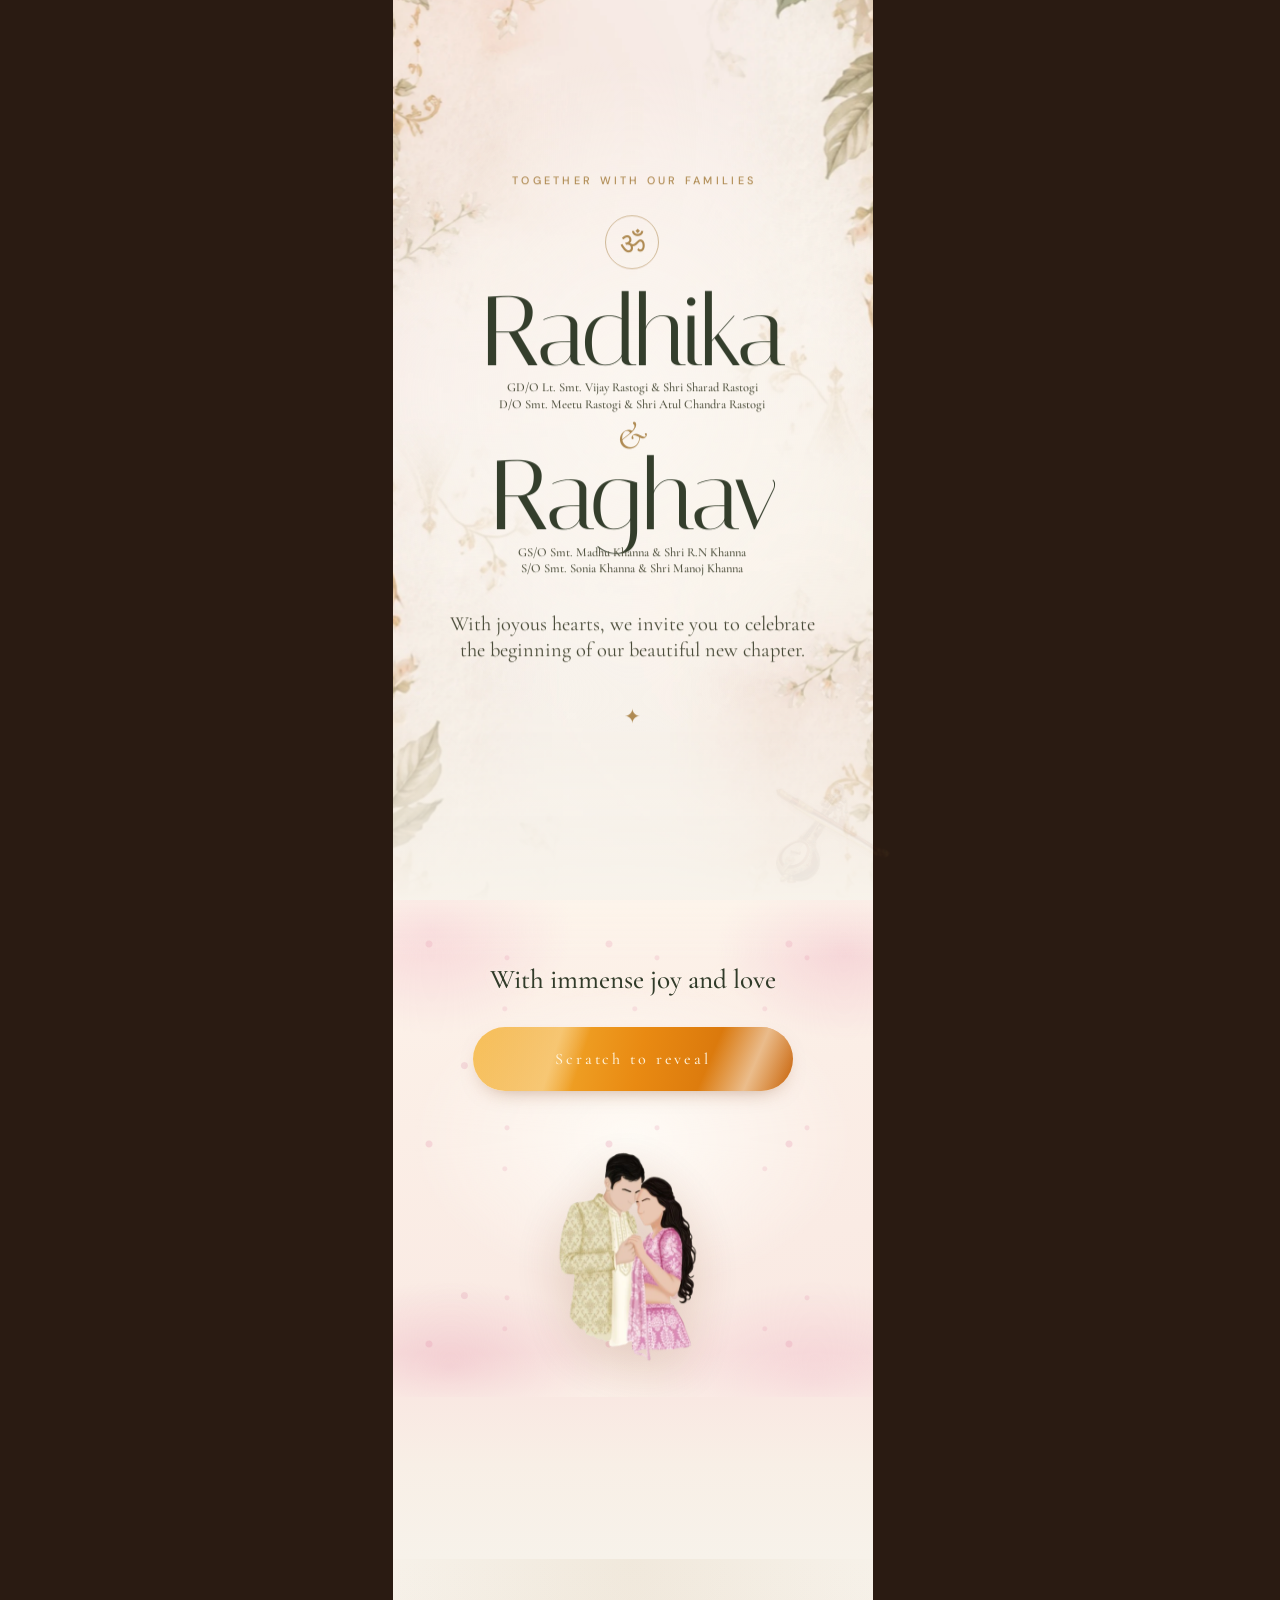
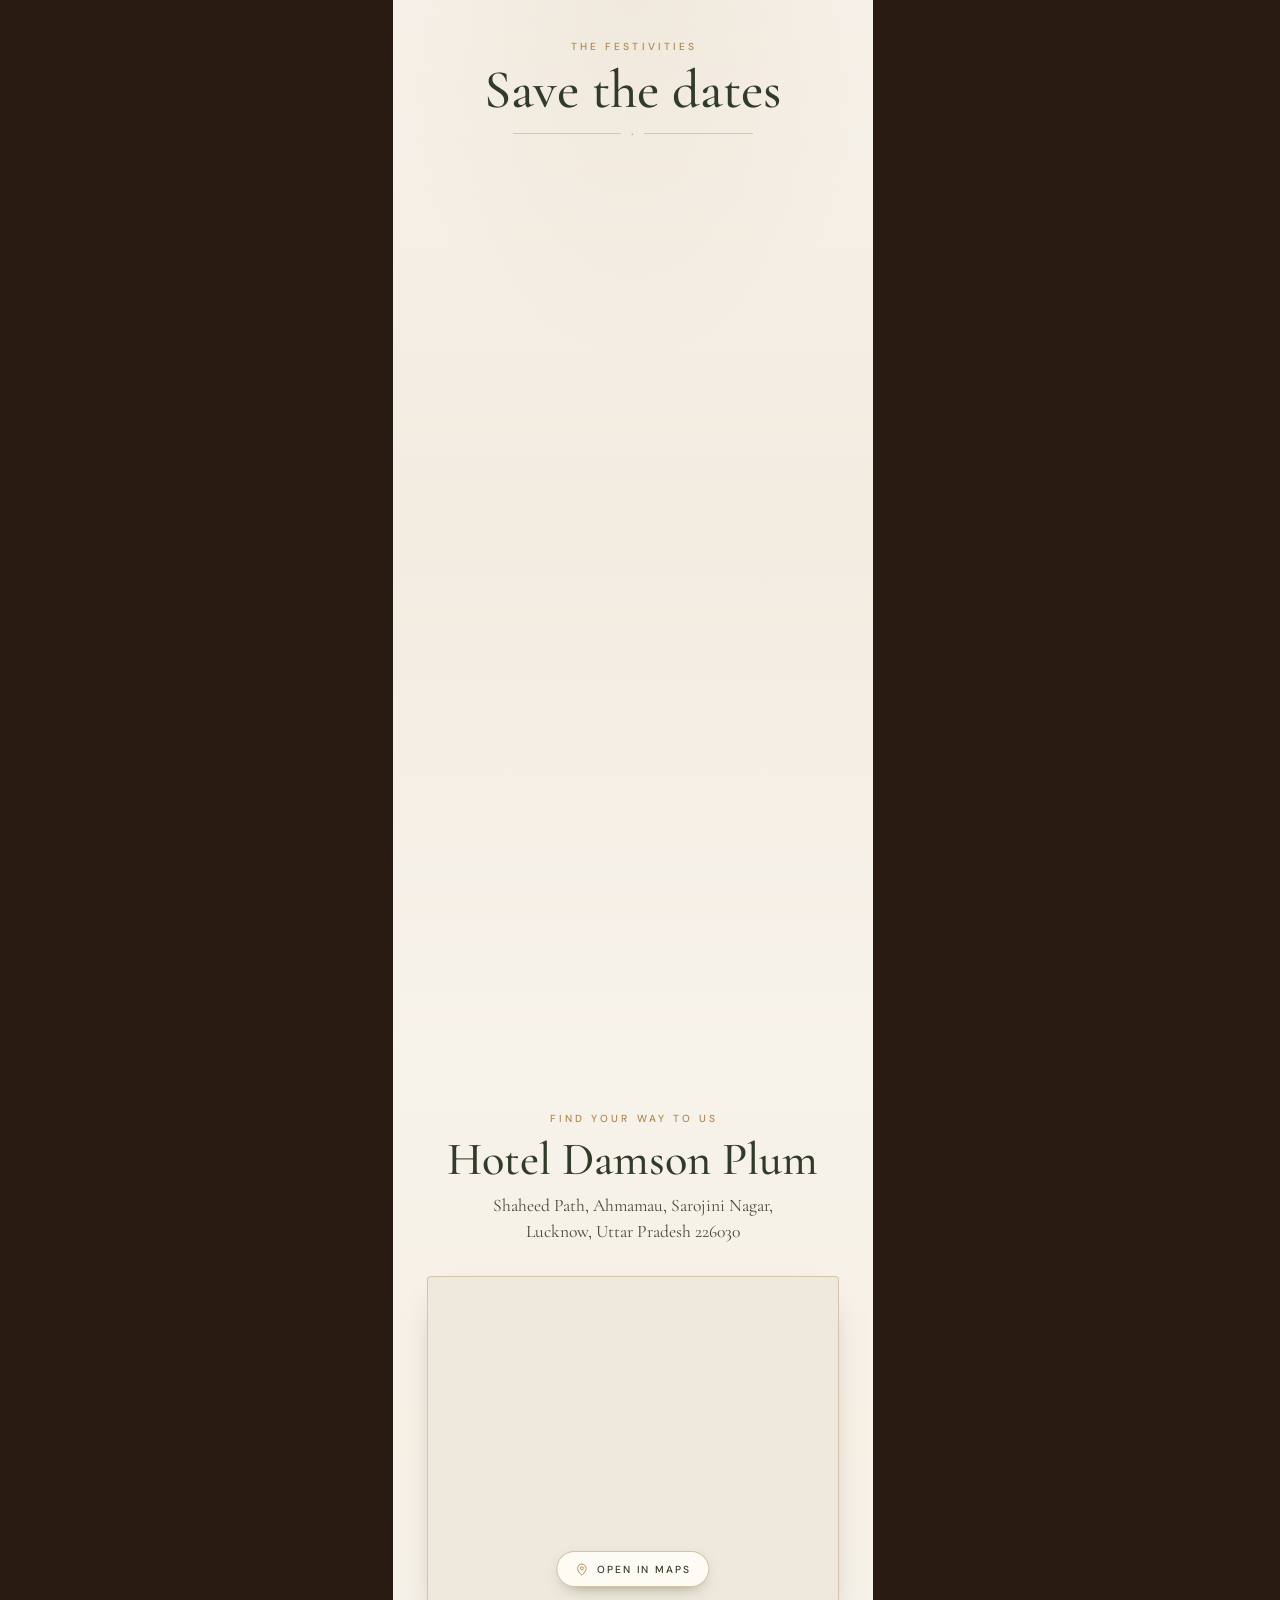
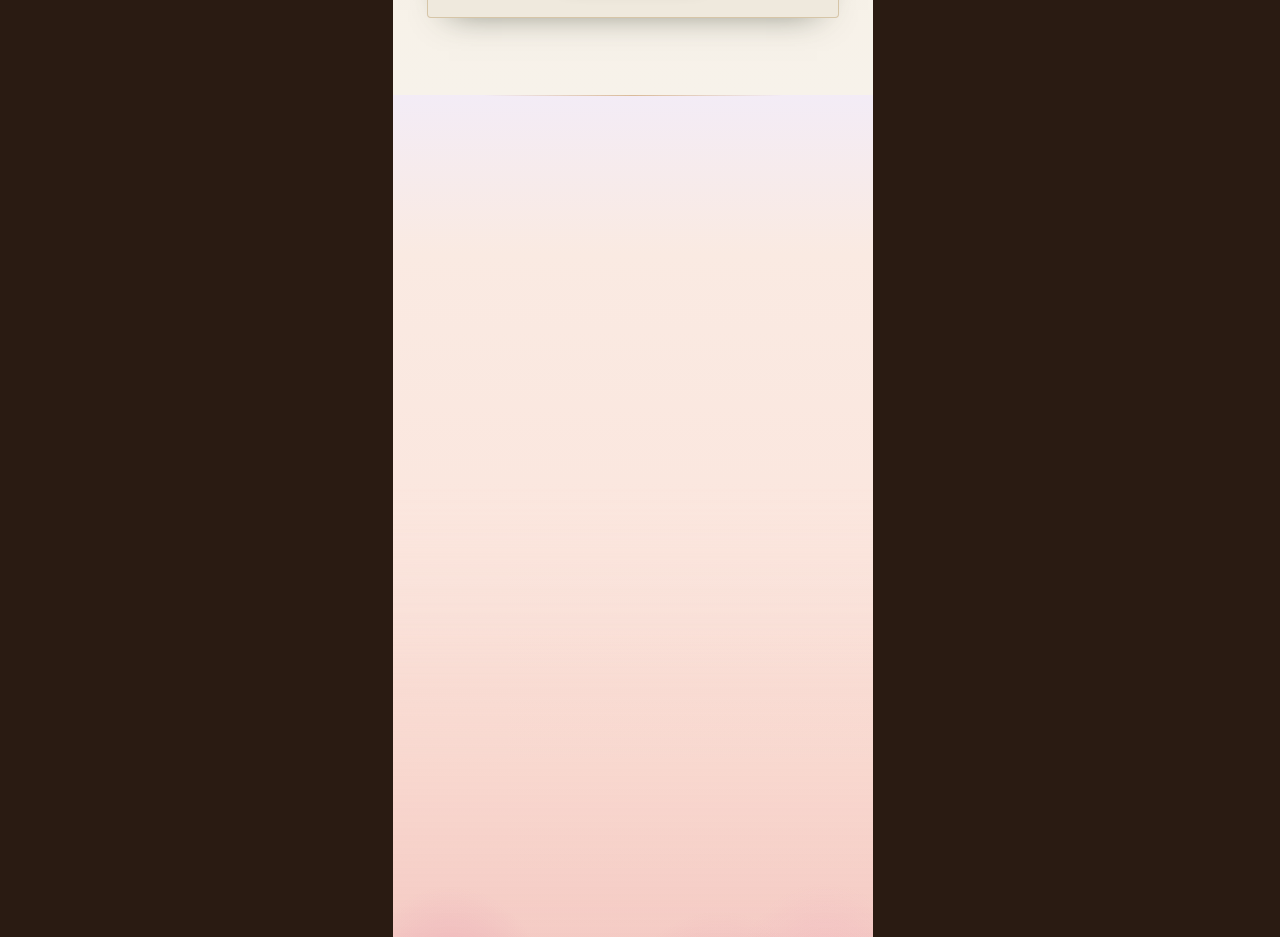
==== commit 4311cc10: "Split bride and groom invitations" ====
--- a/index.html
+++ b/index.html
@@ -1,486 +1,11 @@
-<!DOCTYPE html>
+<!doctype html>
 <html lang="en">
 <head>
-  <meta charset="UTF-8" />
-  <meta name="viewport" content="width=device-width, initial-scale=1.0, viewport-fit=cover, maximum-scale=1" />
-  <meta name="color-scheme" content="only light" />
-  <meta name="theme-color" content="#f6ead9" />
-  <title>Radhika &amp; Raghav — Hotel Damson Plum, Lucknow</title>
-
-  <meta name="description" content="With love, Radhika &amp; Raghav invite you to celebrate their wedding at Hotel Damson Plum, Lucknow." />
-
-  <!-- Share card for WhatsApp, iMessage and the rest.
-       og:url and og:image MUST be absolute — a relative path here is the
-       usual reason a shared link comes through with no picture. Change the
-       host below if the invitation ever moves off GitHub Pages. -->
-  <meta property="og:type" content="website" />
-  <meta property="og:site_name" content="Radhika &amp; Raghav" />
-  <meta property="og:title" content="Radhika &amp; Raghav — Wedding Invitation" />
-  <meta property="og:description" content="With love, Radhika &amp; Raghav invite you to celebrate their wedding at Hotel Damson Plum, Lucknow." />
-  <meta property="og:url" content="https://manmeetsingh28603.github.io/WeddingCardWebsite/" />
-  <meta property="og:image" content="https://manmeetsingh28603.github.io/WeddingCardWebsite/assets/og/og.jpg" />
-  <meta property="og:image:type" content="image/jpeg" />
-  <meta property="og:image:width" content="1200" />
-  <meta property="og:image:height" content="630" />
-  <meta property="og:image:alt" content="Radhika &amp; Raghav — Hotel Damson Plum, Lucknow" />
-  <meta name="twitter:card" content="summary_large_image" />
-  <meta name="twitter:title" content="Radhika &amp; Raghav — Wedding Invitation" />
-  <meta name="twitter:description" content="Hotel Damson Plum, Lucknow · 18–25 November 2026" />
-  <meta name="twitter:image" content="https://manmeetsingh28603.github.io/WeddingCardWebsite/assets/og/og.jpg" />
-
-  <link rel="icon" type="image/png" sizes="32x32" href="favicon.png" />
-  <link rel="apple-touch-icon" href="apple-touch-icon.png" />
-
-  <!-- Italiana = the couple's names · Cinzel = display caps ·
-       Cormorant Garamond = body · DM Sans = eyebrows and small caps ·
-       Pinyon Script = script accents -->
-  <link rel="preconnect" href="https://fonts.googleapis.com" />
-  <link rel="preconnect" href="https://fonts.gstatic.com" crossorigin />
-  <link href="https://fonts.googleapis.com/css2?family=Cinzel:wght@400;500;600;700&family=Cormorant+Garamond:ital,wght@0,300;0,400;0,500;0,600;0,700;1,400;1,600&family=DM+Sans:wght@400;500&family=Italiana&family=Pinyon+Script&display=swap" rel="stylesheet" />
-
-  <link rel="preload" as="image" href="assets/hero/opening_poster.webp" fetchpriority="high" />
-  <!-- The ground of the card the gate opens onto — wanted the moment the
-       film ends, so it is fetched while the film is still playing. -->
-  <link rel="preload" as="image" href="assets/hero/floral_frame.webp" />
-  <link rel="stylesheet" href="style.css" />
+  <meta charset="utf-8" />
+  <meta http-equiv="refresh" content="0; url=bride.html" />
+  <title>Radhika &amp; Raghav</title>
 </head>
 <body>
-
-<!-- ============================================================
-     Ornament library. The original invitation used bespoke painted
-     artwork for the arch, the cartouche and the rules; those files
-     were not supplied, so the shapes are drawn here instead and
-     tinted by CSS. Swap a <use> for an <img> if artwork arrives.
-     ============================================================ -->
-<svg width="0" height="0" aria-hidden="true" focusable="false" style="position:absolute">
-  <defs>
-<!-- cusped cartouche behind each countdown number -->
-    <symbol id="orn-cartouche" viewBox="0 0 150 200">
-      <path d="M75 4c6 8 14 12 24 13-6 7-6 14-1 20 14 2 26 8 33 18 8 11 11 24 11 42v56c0 18-3 31-11 42-7 10-19 16-33 18 5 6 5 13 1 20-10 1-18 5-24 13-6-8-14-12-24-13-4-7-4-14 1-20-14-2-26-8-33-18-8-11-11-24-11-42v-56c0-18 3-31 11-42 7-10 19-16 33-18-5-6-5-13-1-20 10-1 18-5 24-13z"
-            fill="rgba(255,252,246,.82)" stroke="currentColor" stroke-width="2"/>
-      <path d="M75 18c5 6 11 9 19 10-4 5-4 11 0 16 12 2 21 7 27 15 7 9 9 20 9 36v50c0 16-2 27-9 36-6 8-15 13-27 15 4 5 4 11 0 16-8 1-14 4-19 10-5-6-11-9-19-10-4-5-4-11 0-16-12-2-21-7-27-15-7-9-9-20-9-36v-50c0-16 2-27 9-36 6-8 15-13 27-15-4-5-4-11 0-16 8-1 14-4 19-10z"
-            fill="none" stroke="currentColor" stroke-width=".9" opacity=".55"/>
-    </symbol>
-
-<!-- phone / whatsapp glyphs for RSVP -->
-    <symbol id="ic-phone" viewBox="0 0 24 24">
-      <path d="M6.6 10.8c1.4 2.8 3.8 5.1 6.6 6.6l2.2-2.2c.27-.27.67-.36 1.02-.24 1.12.37 2.32.57 3.58.57.55 0 1 .45 1 1V20c0 .55-.45 1-1 1C10.29 21 3 13.71 3 4.5c0-.55.45-1 1-1H7.5c.55 0 1 .45 1 1 0 1.26.2 2.46.57 3.57.12.36.03.76-.24 1.02L6.6 10.8z"
-            fill="none" stroke="currentColor" stroke-width="1.5" stroke-linecap="round" stroke-linejoin="round"/>
-    </symbol>
-    <symbol id="ic-wa" viewBox="0 0 24 24">
-      <path d="M21 11.5a8.38 8.38 0 0 1-.9 3.8 8.5 8.5 0 0 1-7.6 4.7 8.38 8.38 0 0 1-3.8-.9L3 21l1.9-5.7a8.38 8.38 0 0 1-.9-3.8 8.5 8.5 0 0 1 4.7-7.6 8.38 8.38 0 0 1 3.8-.9h.5a8.48 8.48 0 0 1 8 8v.5z"
-            fill="none" stroke="currentColor" stroke-width="1.5" stroke-linecap="round" stroke-linejoin="round"/>
-    </symbol>
-
-    <!-- map pin / upload / tick, for the attendance form -->
-    <symbol id="ic-pin" viewBox="0 0 24 24">
-      <path d="M12 21.2s6.8-5.7 6.8-11a6.8 6.8 0 1 0-13.6 0c0 5.3 6.8 11 6.8 11z"
-            fill="none" stroke="currentColor" stroke-width="1.5" stroke-linejoin="round"/>
-      <circle cx="12" cy="10.1" r="2.5" fill="none" stroke="currentColor" stroke-width="1.5"/>
-    </symbol>
-    <symbol id="ic-upload" viewBox="0 0 24 24">
-      <path d="M12 15.5V4m0 0L7.8 8.2M12 4l4.2 4.2M4 14.5v4A1.5 1.5 0 0 0 5.5 20h13a1.5 1.5 0 0 0 1.5-1.5v-4"
-            fill="none" stroke="currentColor" stroke-width="1.5" stroke-linecap="round" stroke-linejoin="round"/>
-    </symbol>
-    <symbol id="ic-check" viewBox="0 0 24 24">
-      <path d="M4.8 12.6 9.6 17.4 19.2 6.8"
-            fill="none" stroke="currentColor" stroke-width="1.9" stroke-linecap="round" stroke-linejoin="round"/>
-    </symbol>
-  </defs>
-</svg>
-
-
-<div id="device-frame">
-
-  <!-- ============================================================
-       Intro — tap-to-begin gate.
-       The Rumi Darwaza film is the gate: it opens on the closed doors
-       and ends on Hotel Damson Plum revealed through them, which is the
-       hand-off to the hero. The tap plays it through and starts the
-       score under it.
-       Unlike the envelope card this replaced, the film carries NO
-       wording of its own, so the prompt below is the only thing telling
-       a guest to tap — it is not decoration, do not drop it.
-       ============================================================ -->
-  <div class="intro-screen is-active" id="introScreen" role="button" tabindex="0"
-       aria-label="Tap to begin celebration">
-    <div class="intro-paper" aria-hidden="true"></div>
-    <video class="intro-film" id="introVideo"
-           src="assets/video/opening.mp4"
-           poster="assets/hero/opening_poster.webp"
-           muted playsinline webkit-playsinline preload="auto"
-           disablepictureinpicture aria-hidden="true"></video>
-    <div class="intro-scrim" aria-hidden="true"></div>
-    <div class="intro-prompt" id="introPrompt" aria-hidden="true">
-      <span class="intro-prompt-rule"></span>
-      <span class="intro-prompt-text" id="introPromptText">Tap to begin celebration</span>
-      <span class="intro-prompt-rule"></span>
-    </div>
-  </div>
-  <div class="ivory-dissolve" id="ivoryDissolve" aria-hidden="true"></div>
-
-
-  <!-- ============================================================
-       Hero — the invitation card itself.
-
-       The floral ground is assets/hero/floral_frame.webp, re-composed
-       from the supplied background.png: that original is landscape 2:1
-       with its artwork only on the left 31% and right 19%, so cover-
-       fitting it to a phone showed nothing but the empty middle. The
-       two bands were cut out and rebuilt as a portrait frame — see the
-       README before replacing it.
-       ============================================================ -->
-  <section class="hero-screen" id="hero" aria-label="Wedding invitation">
-    <div class="hero-frame" aria-hidden="true"></div>
-    <div class="hero-veil" aria-hidden="true"></div>
-
-    <div class="hero-content">
-      <p class="hero-eyebrow" data-hero-eyebrow>Together with our families</p>
-      <span class="hero-mark" aria-hidden="true" data-hero-mark>&#2384;</span>
-
-      <h1 class="hero-names">
-        <span class="hero-name" data-bride-name>Radhika</span>
-        <span class="hero-amp" aria-hidden="true">&amp;</span>
-        <span class="hero-name" data-groom-name>Raghav</span>
-      </h1>
-
-      <p class="hero-invite" data-hero-invite></p>
-      <p class="hero-dates" data-hero-dates></p>
-      <span class="hero-sparkle" aria-hidden="true">&#10022;</span>
-    </div>
-
-    <div class="scroll-cue" aria-hidden="true">
-      <span class="scroll-cue-label">Scroll</span>
-      <span class="scroll-arrows"><i></i><i></i><i></i></span>
-    </div>
-  </section>
-
-
-  <!-- ============================================================
-       Scratch to reveal — a wide gilt bar rather than the oval it
-       used to be. Grains fly off under the finger and a shower of
-       blossom follows once ~45% is cleared.
-       ============================================================ -->
-  <section class="scratch-section" id="scratchSection" aria-label="Scratch to reveal the wedding dates">
-    <canvas class="petal-canvas" id="petalCanvas" aria-hidden="true"></canvas>
-    <canvas class="sand-canvas" id="sandCanvas" aria-hidden="true"></canvas>
-
-    <div class="scratch-card">
-      <p class="scratch-heading" data-scratch-heading>With immense joy and love</p>
-
-      <div class="scratch-bar" id="scratchFrameWrap">
-        <div class="scratch-reveal" id="scratchReveal" aria-live="polite">
-          <p class="scratch-date-num" data-date-num>19 &ndash; 21</p>
-          <p class="scratch-date-month" data-date-month>November 2026</p>
-        </div>
-
-        <canvas class="scratch-canvas" id="scratchCanvas"
-                aria-label="Scratch here to reveal the wedding dates"></canvas>
-
-        <!-- No HTML prompt over the bar: "Scratch to reveal" is painted
-             into the foil itself by drawFoil(), so it wears away with the
-             gilt instead of floating above it. The canvas carries the
-             accessible name. -->
-        <div class="scratch-glint" id="scratchGlint" aria-hidden="true"></div>
-      </div>
-
-      <img class="scratch-couple" src="assets/scratch/couple.webp" alt=""
-           draggable="false" loading="lazy" decoding="async"
-           onerror="this.style.display='none'" />
-
-      <p class="scratch-hashtag" id="scratchHashtag" data-hashtag></p>
-    </div>
-  </section>
-
-
-  <!-- ============================================================
-       Countdown. A compact strip of four boxes rather than the
-       full-height panel it used to be — it sits between the scratch
-       card and the cards now, so it has to read as part of that flow
-       and not as a screen of its own.
-       ============================================================ -->
-  <section class="countdown-section" id="countdown" aria-label="Countdown to the celebration">
-    <div class="countdown-grid">
-      <div class="cd-box countdown-reveal" style="--countdown-delay:80ms">
-        <span class="cd-num" data-unit="days">0</span><span class="cd-label">Days</span>
-      </div>
-      <div class="cd-box countdown-reveal" style="--countdown-delay:170ms">
-        <span class="cd-num" data-unit="hours">00</span><span class="cd-label">Hours</span>
-      </div>
-      <div class="cd-box countdown-reveal" style="--countdown-delay:260ms">
-        <span class="cd-num" data-unit="minutes">00</span><span class="cd-label">Minutes</span>
-      </div>
-      <div class="cd-box countdown-reveal" style="--countdown-delay:350ms">
-        <span class="cd-num" data-unit="seconds">00</span><span class="cd-label">Seconds</span>
-      </div>
-    </div>
-  </section>
-
-
-  <!-- ============================================================
-       Save the dates — one card per function, built from
-       CONFIG.events. Tapping a card expands it in place into a full
-       invitation; see initEventCards() for the FLIP.
-       ============================================================ -->
-  <section class="schedule" id="events" aria-label="Wedding events">
-    <p class="sch-kicker">The festivities</p>
-    <h2 class="sch-title">Save the dates</h2>
-    <div class="sch-rule" aria-hidden="true">
-      <span class="sch-rule-line"></span><span class="sch-rule-diamond">&#9670;</span><span class="sch-rule-line"></span>
-    </div>
-    <div class="events-grid" id="eventsGrid"></div>
-  </section>
-
-
-  <!-- ============================================================
-       Where the celebration is. The embed is Google's keyless
-       ?output=embed form, so nothing here needs an API key.
-       ============================================================ -->
-  <section class="venue" id="venue" aria-label="Venue and directions">
-    <div class="venue-inner">
-      <p class="venue-kicker" data-venue-kicker>Find your way to us</p>
-      <h2 class="venue-name" data-venue-name>Hotel Damson Plum</h2>
-      <p class="venue-address" data-venue-address></p>
-
-      <div class="venue-map">
-        <iframe class="venue-map-frame" id="venueMapFrame"
-                title="Map showing Hotel Damson Plum, Lucknow"
-                loading="lazy" referrerpolicy="no-referrer-when-downgrade"
-                allowfullscreen></iframe>
-        <a class="venue-open" id="venueOpen" target="_blank" rel="noopener noreferrer">
-          <svg aria-hidden="true"><use href="#ic-pin"/></svg>
-          <span>Open in Maps</span>
-        </a>
-      </div>
-    </div>
-  </section>
-
-
-  <!-- ============================================================
-       Blessings — one page per side, built from CONFIG.blessings.
-       ============================================================ -->
-  <section class="blessings" id="blessings" aria-label="Blessings"></section>
-
-
-  <!-- ============================================================
-       RSVP — call / WhatsApp from CONFIG.rsvp, the venue on a map,
-       and the attendance form.
-       ============================================================ -->
-  <section class="rsvp" id="rsvp" aria-label="RSVP">
-    <div class="rsvp-inner">
-      <div class="rsvp-rule" aria-hidden="true">
-        <span class="rsvp-rule-line"></span><span class="rsvp-rule-diamond">&#9670;</span><span class="rsvp-rule-line"></span>
-      </div>
-      <h2 class="rsvp-heading">RSVP</h2>
-      <div class="rsvp-sub-rule" aria-hidden="true"></div>
-      <p class="rsvp-note">We are only a call away &mdash; for timings, travel, or anything at all.</p>
-      <div id="rsvpLists"></div>
-
-      <!-- A plain anchor, with the real URL in the markup: the venue has to
-           be findable even if script.js never runs. -->
-      <!-- The map button that used to sit here is gone. The Venue section
-           above carries the address and the embed now, and two ways to
-           open the same place a screen apart is one too many. -->
-
-
-      <!-- ========================================================
-           Attendance form. Posts to the Apps Script web app named in
-           CONFIG.attendance.endpoint, which files the upload in Drive
-           and appends a row to the Google Sheet the hosts share with
-           their planner. Setup: apps-script/SETUP.md.
-           ======================================================== -->
-      <div class="attend" id="attend">
-        <div class="attend-rule" aria-hidden="true">
-          <span class="rsvp-rule-line"></span><span class="rsvp-rule-diamond">&#9670;</span><span class="rsvp-rule-line"></span>
-        </div>
-        <h3 class="attend-title">Confirm Your Presence</h3>
-        <p class="attend-note">So that we can arrange your stay and your welcome at the hotel.</p>
-
-        <form class="attend-form" id="attendForm" novalidate>
-
-          <div class="af-field">
-            <label class="af-label" for="afName">Name</label>
-            <input class="af-input" id="afName" name="name" type="text"
-                   autocomplete="name" maxlength="80" placeholder="Your full name" required />
-            <p class="af-error" data-error-for="afName"></p>
-          </div>
-
-          <div class="af-row">
-            <div class="af-field">
-              <label class="af-label" for="afMembers">Members attending</label>
-              <input class="af-input" id="afMembers" name="members" type="number"
-                     inputmode="numeric" min="1" max="30" step="1" placeholder="e.g. 4" required />
-              <p class="af-error" data-error-for="afMembers"></p>
-            </div>
-            <div class="af-field">
-              <label class="af-label" for="afPhone">Contact number</label>
-              <input class="af-input" id="afPhone" name="phone" type="tel"
-                     inputmode="tel" autocomplete="tel" maxlength="20"
-                     placeholder="10-digit mobile" required />
-              <p class="af-error" data-error-for="afPhone"></p>
-            </div>
-          </div>
-
-          <!-- ── Arrival ─────────────────────────────────────── -->
-          <p class="af-group">Arrival</p>
-
-          <div class="af-row">
-            <div class="af-field">
-              <label class="af-label" for="afArrive">Arrival date</label>
-              <input class="af-input af-date" id="afArrive" name="arrive" type="date" required />
-              <p class="af-error" data-error-for="afArrive"></p>
-            </div>
-            <div class="af-field">
-              <label class="af-label" for="afArriveBy">Arriving by</label>
-              <div class="af-select-wrap">
-                <!-- options come from CONFIG.attendance.travelModes -->
-                <select class="af-input af-select" id="afArriveBy" name="arriveBy" required>
-                  <option value="" selected disabled>Choose</option>
-                </select>
-                <svg class="af-caret" viewBox="0 0 24 24" aria-hidden="true">
-                  <path d="M6 9.5 12 15.5 18 9.5" fill="none" stroke="currentColor"
-                        stroke-width="1.6" stroke-linecap="round" stroke-linejoin="round"/>
-                </svg>
-              </div>
-              <p class="af-error" data-error-for="afArriveBy"></p>
-            </div>
-          </div>
-
-          <!-- Hidden until a mode that HAS a ticket is picked — see
-               CONFIG.attendance.ticketlessModes. Optional throughout: plenty
-               of guests reply before they have booked. -->
-          <div class="af-field" id="afArriveTicketField" hidden>
-            <label class="af-label" for="afArriveTicket">
-              Arrival ticket <span class="af-optional">optional</span>
-            </label>
-            <input class="af-file-input" id="afArriveTicket" name="arriveTicket" type="file"
-                   accept="image/*,.pdf,.doc,.docx,application/pdf,application/msword,application/vnd.openxmlformats-officedocument.wordprocessingml.document" />
-            <label class="af-file" for="afArriveTicket">
-              <svg class="af-file-icon" aria-hidden="true"><use href="#ic-upload"/></svg>
-              <span class="af-file-text">Attach ticket</span>
-            </label>
-            <p class="af-error" data-error-for="afArriveTicket"></p>
-          </div>
-
-          <!-- ── Departure ───────────────────────────────────── -->
-          <p class="af-group">Departure</p>
-
-          <div class="af-row">
-            <div class="af-field">
-              <label class="af-label" for="afDepart">Departure date</label>
-              <input class="af-input af-date" id="afDepart" name="depart" type="date" required />
-              <p class="af-error" data-error-for="afDepart"></p>
-            </div>
-            <div class="af-field">
-              <label class="af-label" for="afDepartBy">Departing by</label>
-              <div class="af-select-wrap">
-                <select class="af-input af-select" id="afDepartBy" name="departBy" required>
-                  <option value="" selected disabled>Choose</option>
-                </select>
-                <svg class="af-caret" viewBox="0 0 24 24" aria-hidden="true">
-                  <path d="M6 9.5 12 15.5 18 9.5" fill="none" stroke="currentColor"
-                        stroke-width="1.6" stroke-linecap="round" stroke-linejoin="round"/>
-                </svg>
-              </div>
-              <p class="af-error" data-error-for="afDepartBy"></p>
-            </div>
-          </div>
-
-          <div class="af-field" id="afDepartTicketField" hidden>
-            <label class="af-label" for="afDepartTicket">
-              Departure ticket <span class="af-optional">optional</span>
-            </label>
-            <input class="af-file-input" id="afDepartTicket" name="departTicket" type="file"
-                   accept="image/*,.pdf,.doc,.docx,application/pdf,application/msword,application/vnd.openxmlformats-officedocument.wordprocessingml.document" />
-            <label class="af-file" for="afDepartTicket">
-              <svg class="af-file-icon" aria-hidden="true"><use href="#ic-upload"/></svg>
-              <span class="af-file-text">Attach ticket</span>
-            </label>
-            <p class="af-error" data-error-for="afDepartTicket"></p>
-          </div>
-
-          <!-- ── For hotel check-in ──────────────────────────── -->
-          <!-- Was "At the wedding" when a Function attending dropdown sat
-               here too. With only the ID left, the heading says what the
-               ID is actually for. -->
-          <p class="af-group">For hotel check-in</p>
-
-          <div class="af-field" id="afAadhaarField">
-            <label class="af-label" for="afAadhaar">Aadhaar card</label>
-            <input class="af-file-input" id="afAadhaar" name="aadhaar" type="file"
-                   accept="image/*,.pdf,.doc,.docx,application/pdf,application/msword,application/vnd.openxmlformats-officedocument.wordprocessingml.document"
-                   aria-describedby="afAadhaarHint" required />
-            <label class="af-file" for="afAadhaar">
-              <svg class="af-file-icon" aria-hidden="true"><use href="#ic-upload"/></svg>
-              <span class="af-file-text">Choose a file</span>
-            </label>
-            <p class="af-hint" id="afAadhaarHint">
-              Image, PDF or Word document. The hotel asks for it at check-in; it
-              is seen only by the family and their event planner.
-            </p>
-            <p class="af-error" data-error-for="afAadhaar"></p>
-          </div>
-
-          <!-- Bot trap. No guest ever sees this, so anything that fills it in
-               is not a guest. Never reaches the sheet. -->
-          <div class="af-trap" aria-hidden="true">
-            <label for="afWebsite">Website</label>
-            <input id="afWebsite" name="website" type="text" tabindex="-1" autocomplete="off" />
-          </div>
-
-          <button class="af-submit" id="afSubmit" type="submit">
-            <span class="af-submit-label">Send confirmation</span>
-            <span class="af-spinner" aria-hidden="true"></span>
-          </button>
-
-          <p class="af-status" id="afStatus" role="status" aria-live="polite"></p>
-        </form>
-
-        <div class="attend-done" id="attendDone" hidden>
-          <span class="attend-done-mark" aria-hidden="true">
-            <svg viewBox="0 0 24 24"><use href="#ic-check"/></svg>
-          </span>
-          <p class="attend-done-title">Thank you</p>
-          <p class="attend-done-text" id="attendDoneText">
-            Your details have reached the family. We cannot wait to celebrate with you.
-          </p>
-          <button class="attend-again" id="attendAgain" type="button">Send another</button>
-        </div>
-      </div>
-    </div>
-  </section>
-
-
-
-
-  <!-- ============================================================
-       Footer. It used to live inside the countdown; the countdown
-       moved up under the scratch card and this stayed, because the
-       page still has to END here. It carries its own colour tokens
-       for that reason — they used to come from .countdown-section.
-       ============================================================ -->
-  <footer class="wedding-footer" aria-label="Wedding footer">
-    <div class="footer-inner">
-      <span class="footer-flourish countdown-reveal" aria-hidden="true" style="--countdown-delay:80ms">&#10086;</span>
-      <h2 class="footer-names countdown-reveal" style="--countdown-delay:220ms">
-        With love,<br /><span data-couple-names>Radhika &amp; Raghav</span>
-      </h2>
-      <p class="footer-line countdown-reveal" style="--countdown-delay:430ms">We cannot wait to celebrate with you</p>
-      <p class="footer-hashtag countdown-reveal" data-hashtag style="--countdown-delay:580ms"></p>
-    </div>
-  </footer>
-
-</div><!-- /#device-frame -->
-
-
-<!-- Background score. Drop an mp3 at assets/music/music.mp3 to enable it;
-     with no file the control hides itself and nothing else changes. -->
-<audio id="bgMusic" src="assets/music/music.mp3" loop preload="auto" aria-hidden="true"></audio>
-<button id="musicBtn" class="music-btn" type="button" aria-label="Play music" title="Toggle music" hidden>
-  <img class="mb-kamaicha" src="assets/music/kamaicha.png" alt="" aria-hidden="true" draggable="false" />
-  <img class="mb-bow" src="assets/music/bow.png" alt="" aria-hidden="true" draggable="false" />
-</button>
-
-<script src="script.js"></script>
+  <p>Opening the <a href="bride.html">bride invitation</a>…</p>
 </body>
 </html>
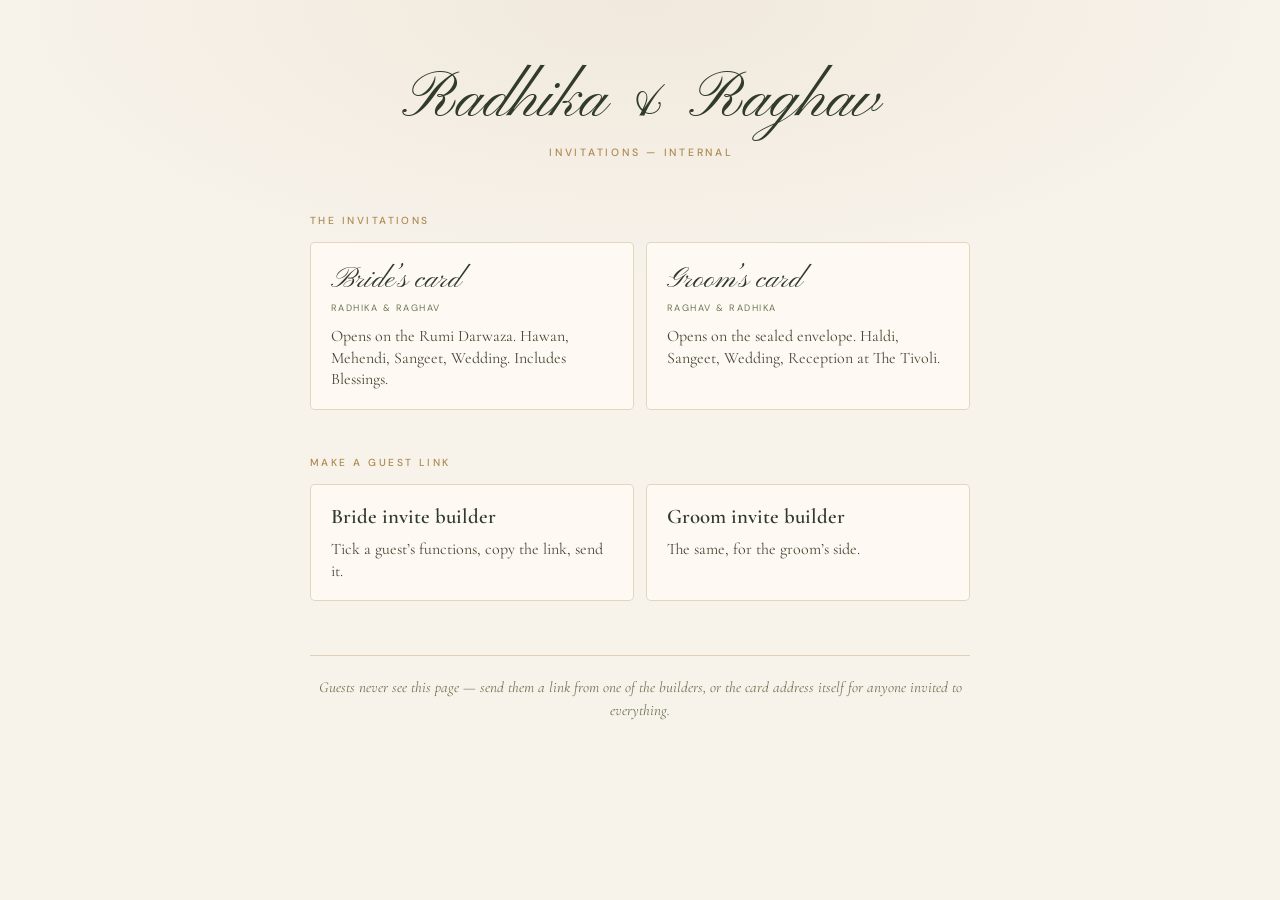
==== commit 34c1cd99: "Two gates, a script hand, and a home page Bride keeps the Rumi Darwaza opening — the split had swapp" ====
--- a/index.html
+++ b/index.html
@@ -1,11 +1,172 @@
-<!doctype html>
+<!DOCTYPE html>
 <html lang="en">
 <head>
-  <meta charset="utf-8" />
-  <meta http-equiv="refresh" content="0; url=bride.html" />
-  <title>Radhika &amp; Raghav</title>
+  <meta charset="UTF-8" />
+  <meta name="viewport" content="width=device-width, initial-scale=1.0" />
+  <!-- The way in for the family, not for guests: guests get a direct link
+       to their own card. Nothing here should be indexed. -->
+  <meta name="robots" content="noindex, nofollow" />
+  <title>Radhika &amp; Raghav — invitations</title>
+
+  <link rel="icon" type="image/png" sizes="32x32" href="favicon.png" />
+  <link rel="apple-touch-icon" href="apple-touch-icon.png" />
+  <link rel="preconnect" href="https://fonts.googleapis.com" />
+  <link rel="preconnect" href="https://fonts.gstatic.com" crossorigin />
+  <link href="https://fonts.googleapis.com/css2?family=Cormorant+Garamond:wght@400;500;600&family=DM+Sans:wght@400;500&family=Pinyon+Script&display=swap" rel="stylesheet" />
+
+<style>
+  :root {
+    --ground: #f7f2ea;
+    --deep:   #313b29;
+    --ink:    #474936;
+    --olive:  #6d7654;
+    --gold:   #ae8950;
+    --line:   rgba(174,137,80,.32);
+    --sans:   "DM Sans", system-ui, -apple-system, "Segoe UI", sans-serif;
+    --body:   "Cormorant Garamond", Georgia, serif;
+    --script: "Pinyon Script", cursive;
+  }
+  * { box-sizing: border-box; }
+  body {
+    margin: 0;
+    min-height: 100svh;
+    padding: clamp(34px, 8vw, 68px) clamp(18px, 5vw, 34px) 60px;
+    background:
+      radial-gradient(ellipse 80% 50% at 50% 0%, rgba(174,137,80,.09), transparent 62%),
+      var(--ground);
+    color: var(--ink);
+    font-family: var(--body);
+    font-size: 17px;
+    line-height: 1.5;
+  }
+  main { max-width: 660px; margin: 0 auto; }
+
+  header { text-align: center; margin-bottom: clamp(30px, 6vh, 52px); }
+  h1 {
+    margin: 0;
+    color: var(--deep);
+    font-family: var(--script);
+    font-weight: 400;
+    font-size: clamp(2.8rem, 12vw, 4rem);
+    line-height: 1.05;
+  }
+  .sub {
+    margin: 10px 0 0;
+    color: var(--gold);
+    font-family: var(--sans);
+    font-size: .66rem;
+    font-weight: 500;
+    letter-spacing: .26em;
+    text-indent: .26em;
+    text-transform: uppercase;
+  }
+
+  h2 {
+    margin: 0 0 14px;
+    color: var(--gold);
+    font-family: var(--sans);
+    font-size: .64rem;
+    font-weight: 500;
+    letter-spacing: .24em;
+    text-transform: uppercase;
+  }
+  section + section { margin-top: clamp(30px, 5vh, 46px); }
+
+  .grid { display: grid; gap: 12px; grid-template-columns: 1fr 1fr; }
+  @media (max-width: 520px) { .grid { grid-template-columns: 1fr; } }
+
+  .card {
+    display: block;
+    padding: 20px 20px 18px;
+    border: 1px solid var(--line);
+    border-radius: 5px;
+    background: rgba(255,252,246,.8);
+    text-decoration: none;
+    transition: border-color .2s ease, background .2s ease, transform .2s ease;
+  }
+  .card:hover {
+    border-color: rgba(174,137,80,.7);
+    background: #fffdf9;
+    transform: translateY(-2px);
+  }
+  .card-name {
+    display: block;
+    color: var(--deep);
+    font-family: var(--script);
+    font-size: 1.9rem;
+    line-height: 1.15;
+  }
+  .card-what {
+    display: block;
+    margin-top: 4px;
+    color: var(--olive);
+    font-family: var(--sans);
+    font-size: .58rem;
+    letter-spacing: .16em;
+    text-transform: uppercase;
+  }
+  .card-note {
+    display: block;
+    margin-top: 10px;
+    color: var(--ink);
+    font-size: 1rem;
+    line-height: 1.35;
+  }
+
+  .tool .card-name { font-family: var(--body); font-size: 1.3rem; font-weight: 600; }
+
+  footer {
+    margin-top: clamp(36px, 6vh, 58px);
+    padding-top: 20px;
+    border-top: 1px solid var(--line);
+    color: var(--olive);
+    font-size: .95rem;
+    font-style: italic;
+    text-align: center;
+  }
+</style>
 </head>
 <body>
-  <p>Opening the <a href="bride.html">bride invitation</a>…</p>
+<main>
+  <header>
+    <h1>Radhika &amp; Raghav</h1>
+    <p class="sub">Invitations — internal</p>
+  </header>
+
+  <section>
+    <h2>The invitations</h2>
+    <div class="grid">
+      <a class="card" href="bride.html">
+        <span class="card-name">Bride’s card</span>
+        <span class="card-what">Radhika &amp; Raghav</span>
+        <span class="card-note">Opens on the Rumi Darwaza. Hawan, Mehendi, Sangeet, Wedding. Includes Blessings.</span>
+      </a>
+      <a class="card" href="groom.html">
+        <span class="card-name">Groom’s card</span>
+        <span class="card-what">Raghav &amp; Radhika</span>
+        <span class="card-note">Opens on the sealed envelope. Haldi, Sangeet, Wedding, Reception at The Tivoli.</span>
+      </a>
+    </div>
+  </section>
+
+  <section>
+    <h2>Make a guest link</h2>
+    <div class="grid">
+      <a class="card tool" href="bride-invite-builder.html">
+        <span class="card-name">Bride invite builder</span>
+        <span class="card-note">Tick a guest’s functions, copy the link, send it.</span>
+      </a>
+      <a class="card tool" href="groom-invite-builder.html">
+        <span class="card-name">Groom invite builder</span>
+        <span class="card-note">The same, for the groom’s side.</span>
+      </a>
+    </div>
+  </section>
+
+  <footer>
+    Guests never see this page — send them a link from one of the builders,
+    or the card address itself for anyone invited to everything.
+  </footer>
+</main>
 </body>
 </html>
